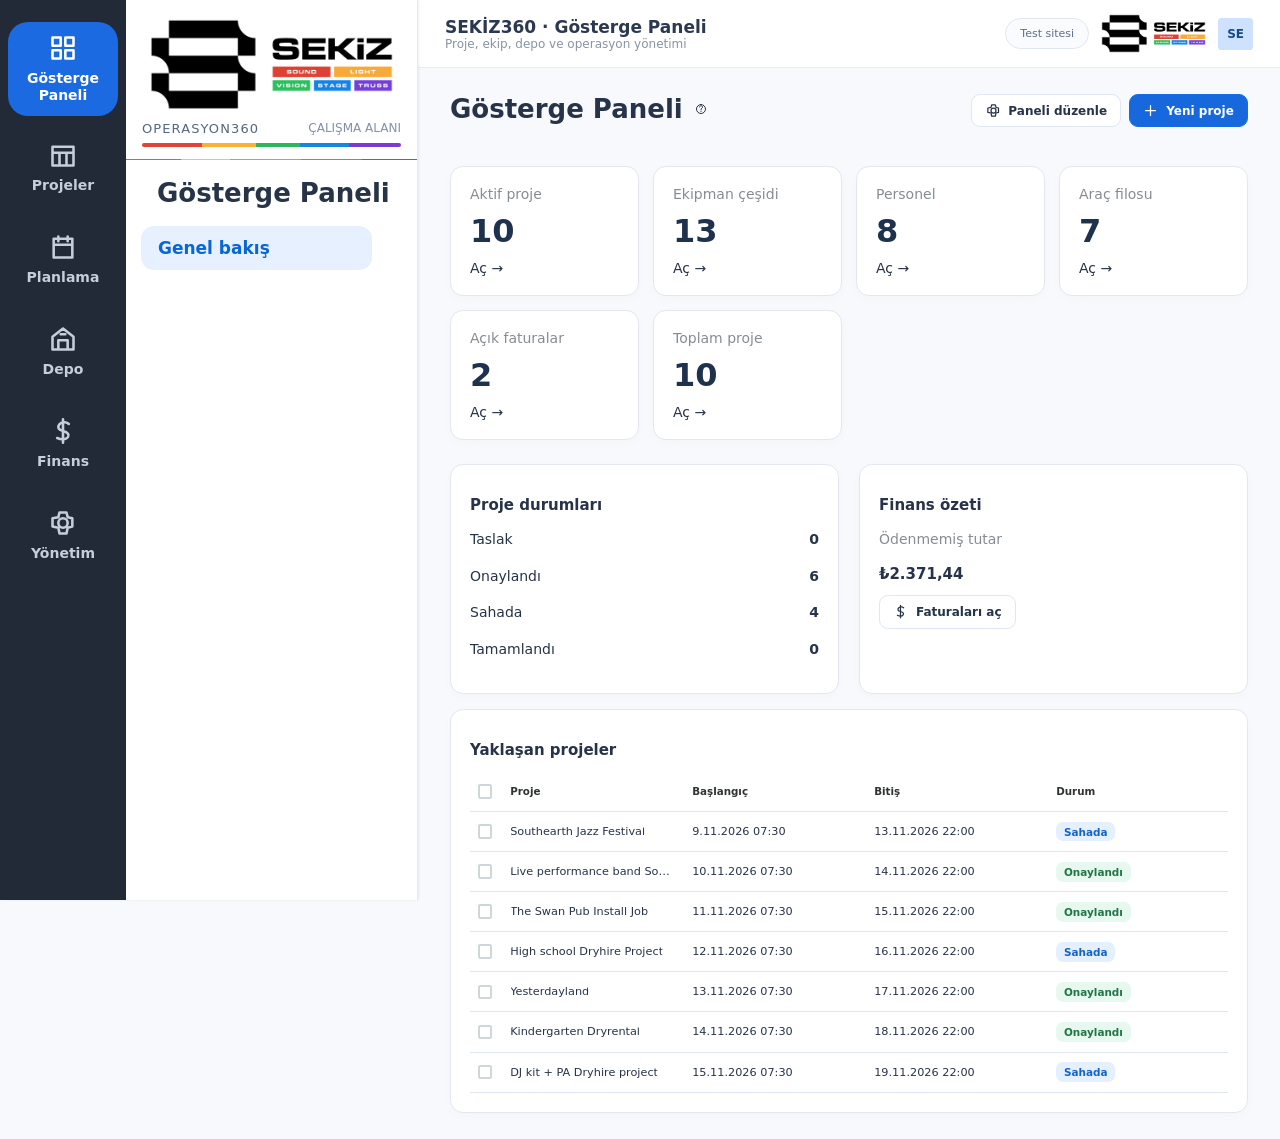
==== index.html @ 8b27a60b "V3.2: Extend crew planner with bulk vehicles, assignment management, availability filtering and conf" ====
<!doctype html><html lang="tr"><head><meta charset="utf-8"><meta name="viewport" content="width=device-width,initial-scale=1"><title>SEKİZ360 | Operasyon Merkezi · V5 İşlevli Test</title><style>
:root{--blue:#1473e6;--nav:#292c2d;--bg:#f4f6fa;--line:#dce0e4;--text:#303437}*{box-sizing:border-box}body{margin:0;font:14px system-ui,-apple-system,sans-serif;color:var(--text);background:var(--bg)}button,input,select,textarea{font:inherit}button{cursor:pointer}button:disabled{opacity:.4;cursor:default}button,input,select,textarea{border:1px solid var(--line);border-radius:4px;padding:10px 14px;background:white;color:inherit}button:hover{background:#edf4fd}button.primary{background:var(--blue);color:white;border-color:var(--blue)}button.danger{color:#b32639}a{color:var(--blue)}aside{position:fixed;inset:0 auto 0 0;width:260px;background:var(--nav);color:#e9ebec;overflow:auto;z-index:10}.brand{height:74px;padding:15px 22px;display:flex;align-items:center;gap:15px;border-bottom:1px solid #535657}.brand b{font-size:21px;letter-spacing:2px}.brand small{display:block;font-size:11px;color:#afb4b7;margin-top:4px}.mark{font-size:29px;font-weight:900;color:white}.navgroup{padding:14px 22px;background:#35393a;font-size:14px;display:flex;gap:15px;align-items:center}.navitem{display:block;border:0;border-radius:0;width:100%;padding:12px 20px 12px 54px;text-align:left;color:#e5e7e8;background:transparent}.navitem:hover{background:#414547}.navitem.active{background:var(--blue);color:white;font-weight:700}header{height:64px;position:sticky;top:0;margin-left:260px;background:white;display:flex;align-items:center;padding:0 30px;gap:18px;border-bottom:1px solid var(--line);z-index:5;box-shadow:0 2px 5px #00000008}header .spacer{flex:1}.avatar{padding:9px;background:#d3e5ff;color:#154c87;border-radius:5px;font-weight:700}main{margin-left:260px;padding:28px 32px}.head{display:flex;align-items:center;justify-content:space-between;gap:16px;margin-bottom:22px}h1{font-size:25px;margin:0}h2{font-size:18px}p{line-height:1.6}.subtitle{font-size:12px;color:#7b8287;margin-top:7px}.toolbar{display:flex;align-items:center;gap:12px;margin:20px 0}.toolbar .search{margin-left:auto;width:260px}.panel{border:1px solid var(--line);border-radius:5px;background:white;overflow:hidden;min-height:420px}.panelbar{padding:16px 22px;border-bottom:1px solid var(--line);display:flex;gap:10px;align-items:center;justify-content:space-between}.scroll{overflow:auto}table{border-collapse:collapse;width:100%;min-width:670px}th,td{text-align:left;padding:14px 16px;border-bottom:1px solid var(--line);white-space:nowrap}th{font-size:12px;font-weight:650;color:#50575b;background:#fff}td{font-size:13px}tbody tr:hover{background:#f5f9ff}.link{padding:0;background:transparent;border:0;color:var(--blue);text-align:left}.tag{font-size:12px;padding:4px 8px;border-radius:4px;background:#eef1f5;display:inline-block}.tag.ok{background:#e1f5e9;color:#247746}.tag.bad{background:#ffe5e9;color:#c33550}.tag.blue{background:#e3efff;color:#1868c4}.empty{text-align:center;padding:80px 20px}.empty .circle{display:grid;place-items:center;border-radius:50%;background:#e7f1ff;width:120px;height:120px;margin:30px auto;color:var(--blue);font-size:40px}.muted{color:#858d93}.cards{display:grid;grid-template-columns:repeat(4,1fr);gap:18px;margin:24px 0}.card{background:white;border:1px solid var(--line);padding:22px;border-radius:5px}.card b.number{display:block;font-size:32px;margin:10px 0}.split{display:grid;grid-template-columns:1fr 1fr;gap:20px}.actions{display:flex;gap:8px;flex-wrap:wrap}.tabs{display:flex;gap:5px;border-bottom:1px solid var(--line);margin-bottom:20px}.tabs button{border:0;background:none;border-radius:0;padding:15px}.tabs button.active{border-bottom:3px solid var(--blue);color:var(--blue)}dialog{border:1px solid var(--line);border-radius:8px;width:min(620px,95vw);padding:0;box-shadow:0 15px 70px #0003}dialog::backdrop{background:#14212a75}.dialoghead{padding:20px 24px;border-bottom:1px solid var(--line);display:flex;justify-content:space-between;align-items:center}.dialoghead h2{margin:0}form{padding:24px}.fields{display:grid;grid-template-columns:1fr 1fr;gap:18px}label{display:block;font-size:12px;font-weight:600}label input,label select,label textarea{display:block;width:100%;margin-top:7px;font-weight:400}form footer{display:flex;justify-content:flex-end;gap:10px;margin-top:24px}.wide{grid-column:1/-1}.notice{padding:13px 17px;border:1px solid #cfe1fc;background:#edf5ff;border-radius:5px;color:#42658f;margin:16px 0;font-size:13px}.toast{position:fixed;bottom:24px;right:24px;background:#29343d;color:#fff;padding:16px 22px;border-radius:6px;z-index:100;max-width:460px}.kanban{display:grid;grid-template-columns:repeat(3,1fr);gap:18px}.column{padding:18px;background:#eceff3;border-radius:5px;min-height:400px}.task{background:white;border:1px solid var(--line);padding:18px;margin:12px 0;border-radius:4px}.task b{display:block;margin-bottom:12px}.calendar{display:grid;grid-template-columns:repeat(7,minmax(0,1fr));border:1px solid var(--line);background:#fff}.day{min-height:130px;padding:10px;border:1px solid #eef0f2;overflow:hidden}.event{display:block;font-size:11px;color:#174d8c;background:#e1eeff;padding:5px;margin-top:5px;border:0;border-left:3px solid var(--blue);width:100%;text-align:left;overflow:hidden}.login{position:fixed;inset:0;z-index:50;background:#f4f6fa;display:grid;place-items:center}.login .box{width:380px;background:white;border:1px solid var(--line);border-radius:8px;padding:28px}.login form{padding:0}.login label{margin:18px 0}.mobile{display:none}.bar{height:10px;background:#e9eef5;border-radius:2px;margin:12px 0 20px;overflow:hidden}.bar i{display:block;background:#6659c5;height:100%}.right{text-align:right}.footnote{font-size:12px;color:#818b92;margin:24px 0}.subtle{color:#7c8388;font-size:12px}@media(max-width:1000px){aside{width:210px}header,main{margin-left:210px}.cards{grid-template-columns:1fr 1fr}.split{grid-template-columns:1fr}main{padding:22px 18px}}@media(max-width:700px){aside{transform:translateX(-100%);width:250px}body.menu aside{transform:none}header,main{margin-left:0}.mobile{display:block}.cards{grid-template-columns:1fr 1fr}.head{align-items:flex-start;flex-direction:column}.toolbar{flex-wrap:wrap}.toolbar .search{width:100%}.fields,.kanban{grid-template-columns:1fr}.calendar{min-width:800px}header{padding:0 15px}header .subtle{display:none}}

/* Reference canvas: 2048 × 1064. All desktop measurements scale together. */
:root{font-size:clamp(12px,.879vw,18px);--blue:#1473e6;--nav:#292c2d;--bg:#f4f5f9;--line:#d9dcde;--text:#303334;--side:19.8rem}body{font-family:'Source Sans 3','Segoe UI',Arial,sans-serif;font-size:1rem;background:var(--bg)}button,input,select,textarea{font-size:1rem;border-radius:.28rem;padding:.68rem 1.1rem}button{display:inline-flex;align-items:center;justify-content:center;gap:.65rem;font-weight:600;white-space:nowrap;min-height:2.7rem}button:hover{background:#e8f1fc}button.primary{background:#1473e6}.ico{width:1.25rem;height:1.25rem;flex-shrink:0;vertical-align:middle;fill:none;stroke:currentColor;stroke-width:2;stroke-linecap:round;stroke-linejoin:round}.chev{width:.7rem;height:.7rem;margin-left:.5rem}.outline{color:#1473e6;border-color:#1473e6;background:transparent}.selected-filter{color:#1473e6;border-color:#1473e6;background:#e6f1ff}aside{width:var(--side);overflow:hidden;background:#292c2d}.brand{height:4.2rem;padding:.65rem .9rem;gap:1rem;position:relative}.brand b{font-size:1.08rem;letter-spacing:0}.brand small{font-size:.87rem;color:#eee;margin-top:.25rem}.brand .mark{display:flex;gap:.25rem}.mark i{display:block;width:.55rem;height:1.25rem;background:white;transform:rotate(35deg)}.brand .collapse{margin-left:auto;background:none;border:0;color:white;padding:.5rem}.navscroll{height:calc(100vh - 5.9rem);overflow:auto;scrollbar-width:none;padding-top:1rem}.navgroup{width:100%;border:0;border-radius:0;padding:1rem 1.65rem;background:#353839;font-size:1.04rem;min-height:3.2rem;justify-content:flex-start;font-weight:400;color:#eee;gap:1.7rem}.navgroup .ico{color:#b7babc;width:1.3rem;height:1.3rem}.navgroup .chev{margin-left:auto;width:.7rem}.navitem{font-size:1.04rem;min-height:3.2rem;padding:.85rem 1rem .85rem 4.75rem;justify-content:flex-start;font-weight:400;line-height:1.35}.navgroup.active,.navitem.active{background:#1473e6;color:#fff;font-weight:700}.navgroup.active .ico{color:white}.navdivider{height:.6rem;border-bottom:1px solid #56595a;margin-bottom:.6rem}.navbottom{position:absolute;bottom:0;height:1.7rem;background:#343839;display:grid;place-items:center;width:100%;border:0;border-radius:0;color:white;min-height:0;padding:0}header{height:4.2rem;margin-left:var(--side);padding:0 0 0 1.1rem;gap:1rem;overflow:hidden;white-space:nowrap;box-shadow:0 2px 7px #0002;border:0}header .top-tab{border:0;border-right:1px solid var(--line);background:white;border-radius:0;padding:.65rem .9rem;max-width:8rem;overflow:hidden;font-weight:400;justify-content:flex-start}header .trial{font-size:1rem;margin-left:.2rem}header .activate{background:#ef0b49;color:white;border:0;font-weight:600;padding:.7rem 1rem}header .iconbutton{border:0;background:transparent;padding:.45rem;min-width:2.3rem;color:#656868}header .iconbutton .ico{width:1.6rem;height:1.6rem}.avatar{font-size:1rem;background:#cee1ff;padding:.75rem;border-radius:.3rem}header .identity{margin-right:1rem}header .spacer{flex:1;min-width:0}main{margin-left:var(--side);padding:1.3rem 2rem 1rem 2.5rem;min-height:calc(100vh - 4.2rem)}h1{font-size:1.65rem;font-weight:650;letter-spacing:0}h2{font-size:1.25rem}.head{height:2.8rem;margin-bottom:1.25rem;gap:1rem}.head h1{display:flex;align-items:center;gap:.8rem}.help-icon{width:1rem;height:1rem;margin-left:.2rem}.subtitle{display:none}.actions{gap:.65rem}.toolbar{height:2.7rem;margin:0 0 1.3rem;gap:1.3rem}.toolbar .push{margin-left:auto}.toolbar .search{margin:0;width:15rem;padding:.6rem;max-width:24vw}.toolbar button{background:transparent}.toolbar .selected-filter{background:#e6f1ff}.panel{border:1px solid var(--line);border-radius:.25rem;background:#fff;min-height:calc(100vh - 14.1rem);overflow:hidden}.panelbar{height:4.75rem;padding:1rem 1.9rem;justify-content:flex-end;border-bottom:1px solid var(--line);gap:.7rem}.panelbar .count{margin-right:auto;font-size:.9rem;color:#81878b}.scroll{overflow:auto}table{table-layout:fixed;min-width:55rem}th,td{padding:.8rem .85rem;border-bottom:1px solid var(--line);white-space:nowrap;overflow:hidden;text-overflow:ellipsis;font-size:.94rem;font-weight:400;height:2.85rem;position:relative}th{height:3.3rem;font-size:.86rem;font-weight:650;color:#303334}th:first-child,td:first-child{width:2.5rem;text-align:center;padding:.55rem}th input,td input{appearance:none;width:1.22rem;height:1.22rem;border:2px solid #cdd7da;border-radius:2px;padding:0;vertical-align:middle;cursor:pointer;margin:0}input[type=checkbox]:checked{background:#1473e6;border-color:#1473e6;box-shadow:inset 0 0 0 3px white}tbody tr:hover{background:#f7faff}.group-row td{background:#f5f6f7;font-weight:600}.group-row .ico{width:.9rem}.row-actions{position:absolute;right:.4rem;top:.45rem;display:none;gap:.3rem;background:#fff}.row-actions button{min-height:2rem;padding:.3rem .65rem;color:#1473e6;background:#e6f1ff;border:0;font-size:.8rem}tr:hover .row-actions{display:flex}.link{font-size:inherit;font-weight:400;min-height:0;display:inline;color:inherit}.link:hover{color:var(--blue);background:none}.tag{font-size:.87rem;padding:.33rem .65rem;border-radius:.3rem;font-weight:600}.tag.bad{background:#ffcdcd;color:#c52648}.tag.ok{background:#e7f8ef;color:#207644}.tag.blue{background:#e5f0ff;color:#1263c8}.empty{padding:5.25rem 1rem 3rem}.empty h2{font-size:1.3rem;margin:1rem 0 2.8rem;font-weight:650}.empty .circle{width:12rem;height:12rem;background:#e6f1ff;margin:0 auto;display:grid;place-items:center}.circle .ico{width:4rem;height:4rem;stroke-width:2.5}.empty p{display:none}.support{position:fixed;right:.65rem;bottom:.65rem;width:5.1rem;height:5.1rem;border-radius:1.1rem;background:#35393a;color:white;border:0;box-shadow:0 12px 25px #0001;z-index:20}.support .bubble{width:2.35rem;height:1.2rem;border-radius:1rem;background:white;position:relative}.support .bubble:after{content:'';position:absolute;right:0;bottom:-.6rem;border-left:.55rem solid transparent;border-top:.5rem solid white}.badge{border-radius:100%;background:#ffd755;color:#303334;width:1.8rem;height:1.8rem;display:inline-grid;place-items:center}.dropdown{position:fixed;z-index:40;background:white;border:1px solid var(--line);border-radius:5px;min-width:13rem;box-shadow:0 8px 30px #0002;padding:.4rem}.dropdown button{display:flex;border:0;width:100%;justify-content:flex-start;background:white;font-weight:400;font-size:.95rem}.dropdown button:hover{background:#e6f1ff}.settings-layout{display:grid;grid-template-columns:16.8rem 1fr;gap:1.5rem}.settings-nav{background:white;border:1px solid var(--line);height:calc(100vh - 6rem);overflow:auto;padding:.8rem 0}.settings-nav h3{font-size:.95rem;padding:.7rem 1.3rem;margin:.3rem 0}.settings-nav button{display:block;border:0;width:100%;text-align:left;min-height:2.35rem;background:white;border-radius:0;font-weight:400;font-size:.95rem;padding:.5rem 1.3rem}.settings-nav button.active{background:#e6f1ff;color:#1473e6}.settings-form{background:#fff;border:1px solid var(--line);padding:1.8rem}.settings-form h2{margin-top:0}.settings-fields{display:grid;grid-template-columns:1fr 1fr;gap:1.3rem 2rem;max-width:48rem}.settings-fields label{font-size:.9rem}.settings-fields input{width:100%;margin-top:.5rem}.settings-fields .section{grid-column:1/-1;border-bottom:1px solid var(--line);padding-bottom:.8rem;margin-top:1rem;font-weight:600}.board-layout{display:grid;grid-template-columns:17.6rem 1fr;gap:1.9rem}.boards{border:1px solid var(--line);background:white;border-radius:.3rem;height:calc(100vh - 13.6rem);overflow:auto}.boards>h3{margin:0;padding:1.7rem 1.9rem;border-bottom:1px solid var(--line);font-size:1rem}.board-tip{padding:1.2rem 1.35rem;background:#f2efff;line-height:1.65;font-size:1.2rem;border-bottom:1px solid var(--line)}.board-tip button{display:block;margin:1.2rem auto 0}.board-search{padding:1.3rem}.board-search input{width:100%}.boards .board-item{display:flex;gap:.8rem;padding:1rem 1.3rem;font-size:1.05rem;border:0;border-radius:0;min-height:3.2rem;width:100%;justify-content:flex-start;font-weight:400;background:white}.boards .board-item.active{color:#1473e6;background:#e6f1ff}.kanban{gap:1.55rem;overflow:auto;grid-template-columns:repeat(3,minmax(18rem,1fr))}.column{background:transparent;padding:0;min-height:0}.column>h3{height:4rem;margin:0;padding:1.3rem .65rem;border-bottom:1px solid var(--line);font-size:1.15rem;color:#42535b}.column>h3 button{float:right;padding:0;min-height:0;border:0;background:none}.column-body{background:#ebedf0;padding:.65rem;margin-top:1rem;height:calc(100vh - 19rem);overflow:auto;border-radius:.3rem}.task{padding:0;margin:0 0 1rem;border-radius:.25rem;background:white;border:1px solid #d7dadd;box-shadow:0 1px 3px #0001}.task-top{padding:2.1rem 1.6rem 1.8rem;min-height:11.6rem;border-left:3px solid #ddd}.task b{font-size:1.05rem;line-height:1.5;margin-bottom:1.5rem}.task .due{background:#f4f5f9;border:0;font-size:.86rem;min-height:1.9rem;padding:.3rem .5rem;display:inline-flex}.task .category{display:block;width:max-content;border:1px solid #bfc2c3;border-radius:.3rem;padding:.25rem .65rem;margin-top:.8rem;font-size:.88rem}.task-bottom{border-top:1px solid var(--line);padding:.8rem .65rem .65rem;display:flex;flex-wrap:wrap;gap:.35rem;align-items:center}.task-bottom button{padding:.3rem .5rem;min-height:1.9rem;background:#f3f5f9;border:0;font-size:.83rem}.task-avatar{background:#f5c4ff;color:#5d006c;width:1.9rem;height:1.9rem;border-radius:50%;display:grid;place-items:center;font-size:.9rem;font-weight:700}.task-bottom .timer{flex-basis:100%;margin-top:.4rem}.task-bottom .timer button{background:white;border:1px solid var(--line);padding:.25rem .35rem;min-height:1.8rem}.done .task-top{color:#999}.dashboard-tabs{display:flex;align-items:center;gap:2.5rem;border-bottom:1px solid var(--line);padding:.8rem .2rem 1.2rem;margin-bottom:2rem}.dashboard-tabs button{background:transparent;border:0;font-weight:400;font-size:1.2rem}.dashboard-tabs button.active{border-bottom:3px solid var(--blue);border-radius:0}.dashboard-grid{display:grid;grid-template-columns:2.05fr 1fr;gap:1.6rem}.chart-panel{background:white;border:1px solid var(--line)}.chart-title{height:5.4rem;padding:1.8rem 1.3rem;border-bottom:1px solid var(--line);display:flex;align-items:center;gap:.7rem;font-size:1.2rem;font-weight:650}.chart-title .push{margin-left:auto}.chart-content{padding:1.5rem 1.6rem}.chart-legend{display:flex;justify-content:center;gap:1rem;font-size:.9rem;margin:.7rem 0 1.4rem}.dot{width:1.25rem;height:1.25rem;border-radius:50%;display:inline-block;margin-right:.3rem;vertical-align:middle}.bar-chart{width:100%;height:31rem}.donut-content{display:flex;align-items:center;gap:2rem;min-height:23rem;padding:2rem 0;overflow:hidden}.donut{width:14rem;height:14rem;flex-shrink:0;border-radius:50%;background:conic-gradient(#7c6aff 0 7%,#cbc9e9 7% 21%,#514ab1 21% 100%);position:relative}.donut:after{content:'';position:absolute;inset:2.6rem;background:white;border-radius:50%}.donut-labels{display:grid;gap:2rem;font-size:.88rem;white-space:nowrap}.donut-labels b{display:block;font-size:1.2rem;margin-top:.5rem}.job-layout{display:grid;grid-template-columns:34.2rem 1fr;gap:1.3rem}.job-layout .panelbar{justify-content:space-between}.jobs{padding:1.9rem}.job-card{padding:1.35rem;background:#f5f6f8;border-radius:.3rem;margin-bottom:1.25rem;line-height:1.35;cursor:pointer;font-size:1.2rem}.job-card small{font-style:italic;color:#73787b}.job-card .city{float:right;font-size:1.1rem}.job-detail{text-align:center;padding:5rem 2rem}.job-detail h2{font-size:1.3rem;margin-bottom:.5rem}.job-detail p{font-size:1.2rem;margin-top:0}.planner-layout{display:grid;grid-template-columns:17.4rem 1fr;gap:1.3rem}.planner-left{background:white;border:1px solid var(--line);border-radius:.3rem;min-height:calc(100vh - 10rem)}.planner-left .panelbar{justify-content:flex-start}.planner-left .crewfolder{padding:1rem;border-bottom:1px solid var(--line);font-weight:600;white-space:nowrap;overflow:hidden}.timeline-panel{background:white;border:1px solid var(--line);border-radius:.3rem;overflow:hidden}.timeline-panel .panelbar{justify-content:flex-start}.timeline-panel .panelbar .push{margin-left:auto}.timeline{overflow:auto;position:relative}.timeline-grid{display:grid;grid-template-columns:14.3rem repeat(7,minmax(5.7rem,1fr));position:relative;min-width:53rem}.timeline-cell{border-right:1px solid var(--line);border-bottom:1px solid var(--line);min-height:3.1rem;padding:.8rem .9rem;font-size:.95rem;position:relative}.timeline-cell.weekend{background:#f9f9fb}.timeline-cell.rowlabel{font-weight:600;white-space:nowrap;overflow:hidden}.timeline-cell.tall{height:10rem}.timeline-cell.header{text-align:center;font-weight:600;background:#fff;padding-top:2.2rem}.timeline-cell .event{font-size:.92rem;margin-top:.3rem;padding:.4rem;min-height:1.9rem;font-weight:400}.timeline-cell.today:after{content:'';position:absolute;right:0;top:0;bottom:0;border-right:3px solid #1473e6;pointer-events:none}.timeline-month{text-align:center;padding:.6rem;border-bottom:1px solid var(--line)}.timeline-lower{margin-top:1.3rem}.crew-bottom{margin-top:1.3rem}.crew-table{min-height:0;height:26.5rem;overflow:auto}.warehouse-toolbar{margin-bottom:1.3rem;display:flex;gap:1.25rem}.warehouse-timeline{margin-bottom:1.3rem}.warehouse-timeline .panelbar{justify-content:space-between}.hour-grid{display:grid;grid-template-columns:16rem repeat(8,1fr);position:relative;min-height:14rem}.hour-label{padding:1rem;border-right:1px solid var(--line);border-bottom:1px solid var(--line);font-weight:600}.hour-grid .hours{text-align:center}.hour-grid .lane{grid-column:2/-1;background:repeating-linear-gradient(to right,transparent 0,transparent calc(12.5% - 1px),#ddd calc(12.5% - 1px),#ddd 12.5%);position:relative;border-bottom:1px solid var(--line);min-height:3.3rem}.hour-grid .lane .event{position:absolute;left:16%;right:4%;top:.4rem;width:auto}.warehouse-columns{display:grid;grid-template-columns:1fr 1fr .74fr;gap:1.3rem}.warehouse-card{background:white;border:1px solid var(--line);border-radius:.3rem;margin-bottom:1.3rem}.warehouse-card h3{margin:0;padding:1.7rem 1.9rem;border-bottom:1px solid var(--line);font-size:1rem}.warehouse-card .body{padding:1.7rem 1.9rem;font-size:1.2rem}.warehouse-card p{margin:0 0 1.4rem}.warehouse-card .pack{font-size:1rem;font-weight:600}.warehouse-card footer{padding:1.2rem 1.9rem;border-top:1px solid var(--line);display:flex;justify-content:space-between}.warehouse-card footer button{color:#1473e6;border:0}.warehouse-status{font-size:1rem;margin:1rem 0;font-weight:600}.warehouse-progress{height:.3rem;background:#f4f5f9}.warehouse-progress i{height:100%;display:block;background:#1473e6}.calendar-invite{background:white;border:1px solid var(--line);margin:0 0 1.8rem;border-radius:.3rem}.calendar-invite .panelbar{justify-content:space-between}.calendar-invite table{min-width:0}.calendar-invite td:first-child,.calendar-invite th:first-child{width:auto;text-align:left}.calendar{grid-template-columns:repeat(7,minmax(0,1fr));min-width:55rem}.calendar .day{min-height:12rem;padding:0;position:relative;border:0;border-right:1px solid var(--line);border-bottom:1px solid var(--line)}.calendar .day b{display:block;padding:1rem;font-size:.95rem;font-weight:400}.calendar .day .event{white-space:nowrap;font-size:.9rem;line-height:1.2;margin:0 0 .2rem;border-radius:.2rem;min-height:1.9rem;padding:.35rem .45rem}.calendar .cal-heading{padding:1.5rem;font-size:1.2rem;font-weight:650;border-right:1px solid var(--line);border-bottom:1px solid var(--line);color:#64696a}.calendar .day.now{background:#e2f7e9;border-left:3px solid #1473e6}.calendar .day.faded{color:#aaa;background:#fafafa}.communication-layout{display:grid;grid-template-columns:21rem 1fr;gap:1.3rem}.communication-layout .panel{padding:1.5rem}.communication-layout input{width:100%}.notice{font-size:.9rem}.login{font-size:16px}.login .box{width:380px}.login .box h1{font-size:28px}.login label{font-size:14px}.login input,.login button{font-size:15px}.toast{font-size:1rem}.search-inline{display:none}.search-open .search-inline{display:block}dialog{width:min(42rem,92vw)}dialog form{padding:1.5rem}dialog label{font-size:.9rem}.dialoghead{padding:1.2rem 1.5rem}.fields{gap:1rem}dialog h2{font-size:1.25rem}.checkbar{margin-right:auto;display:flex;gap:.6rem;align-items:center}.hidden-col{display:none}.top-demo{font-size:.85rem;color:#666}main.compact td{height:2.2rem;padding:.5rem .8rem}@media(max-width:1050px){header .trial,header .activate{display:none}.dashboard-grid{grid-template-columns:1.7fr 1fr}.board-layout{grid-template-columns:15rem 1fr}}@media(max-width:700px){:root{font-size:13px;--side:0px}aside{width:250px;transform:translateX(-100%)}body.menu aside{transform:none}header,main{margin-left:0}main{padding:1rem}header .mobile{display:block}.planner-layout,.job-layout,.settings-layout,.communication-layout{grid-template-columns:1fr}.planner-left,.settings-nav{max-height:18rem;min-height:0}.dashboard-grid{grid-template-columns:1fr}.board-layout{grid-template-columns:1fr}.boards{height:auto;max-height:15rem}.warehouse-columns{grid-template-columns:1fr}.head{height:auto;flex-direction:row;align-items:center}.toolbar{height:auto;flex-wrap:wrap;gap:.5rem}.toolbar .push{margin-left:auto}.support{width:4rem;height:4rem}.timeline-grid{min-width:58rem}}
.dashboard-tabs button.primary{background:#1473e6;color:white;font-weight:600;font-size:1rem}.dashboard-tabs button.outline{border:1px solid #1473e6;color:#1473e6;font-size:1rem}.panel{min-height:calc(100vh - 14.5rem)}.scroll table td .link{max-width:100%;overflow:hidden;text-overflow:ellipsis;white-space:nowrap;display:block}.panel table th{height:4rem}.panel table td{height:2.85rem}.group-row td{text-align:left}.panel table .group-row td{height:2.85rem}.tag{white-space:nowrap}.boards{transform:none}.toolbar .primary{background:#1473e6;color:white}.planner-left .board-search{padding:1rem}.panelbar .outline{background:transparent}.timeline-panel{min-width:0}
.kanban{grid-template-columns:repeat(3,minmax(22.4rem,1fr))}.column-body{scrollbar-width:thin}.timeline-panel .event{overflow:hidden;text-overflow:ellipsis;display:block;white-space:nowrap}main[data-route=repairs] table{min-width:100rem}main[data-route=serials] table{min-width:110rem}main[data-route=equipment] td:nth-child(3),main[data-route=equipment] th:nth-child(3){border-right:1px solid var(--line)}main[data-route=crew] td:nth-child(2),main[data-route=crew] th:nth-child(2){border-right:1px solid var(--line)}


/* SEKİZ360: Kullanıcının onayladığı iki katmanlı menü düzeni */
:root{--rail:126px;--sub:292px;--side:calc(var(--rail) + var(--sub));--bg:#f7f9fc;--blue:#1768dc;--line:#e0e7f0;--text:#263348}
html,body{font-family:Inter,system-ui,-apple-system,Arial,sans-serif;font-size:14px}
aside#nav{width:var(--side)!important;background:white!important;overflow:visible;box-shadow:1px 0 3px #16203310;display:flex;z-index:15}
.rail{width:var(--rail);flex:0 0 var(--rail);background:#222937;color:#d1d8e5;height:100vh;padding:22px 8px;display:flex;flex-direction:column;gap:12px;overflow-y:auto}
.rail-btn{width:100%;display:flex;flex-direction:column;align-items:center;justify-content:center;gap:8px;background:transparent;border:0;color:#c5cedc;border-radius:20px;min-height:92px;padding:12px 3px;font-size:14px;font-weight:650;white-space:normal;line-height:1.2}
.rail-btn .ico{width:28px;height:28px;stroke-width:2.2}
.rail-btn:hover{background:#333f52;color:white}.rail-btn.active{background:#1b6ae1;color:white}
.subpanel{width:var(--sub);min-width:0;flex:1;background:#fff;border-right:1px solid #e5eaf2;display:flex;flex-direction:column;height:100vh}
.sub-brand{flex:0 0 126px;padding:17px 16px 10px;text-align:center;border-bottom:6px solid transparent;border-image:linear-gradient(90deg,#e85552 0 19%,#f4c845 19% 36%,#5ec98a 36% 60%,#32a5d8 60% 81%,#7852d6 81% 100%) 1}
.brand-row{display:flex;justify-content:center;align-items:center;gap:10px}.brand-sym{display:grid;gap:3px;transform:skewX(6deg)}.brand-sym i{display:block;width:38px;height:11px;background:#0c0c0c;clip-path:polygon(0 0,90% 0,90% 40%,100% 40%,100% 100%,12% 100%,12% 65%,0 65%)}
.brand-name{font-size:28px;font-weight:950;letter-spacing:-1.3px;color:#0d0d0d;line-height:1}.brand-mini{display:block;text-align:left;font-size:7px;letter-spacing:1px;color:#395571}.brand-strap{font-size:17px;letter-spacing:2px;margin-top:14px;color:#536780;text-transform:uppercase;white-space:nowrap}.brand-strap em{font-style:normal;color:#8290a8;letter-spacing:0}
.sub-scroll{overflow-y:auto;flex:1;padding:28px 15px 22px}.sub-title{font-size:26px;font-weight:750;margin:0 0 18px 16px;color:#273448}.sub-link{display:block;width:100%;text-align:left;min-height:49px;border:0;background:transparent;color:#53647c;font-size:17px;white-space:normal;font-weight:650;justify-content:flex-start;padding:12px 17px;border-radius:13px}.sub-link:hover{background:#f0f5ff;color:#1768dc}.sub-link.active{background:#e7f0fe;color:#0866d5}
header{margin-left:var(--side)!important;height:68px!important;padding:0 27px!important;background:#fff!important;border-bottom:1px solid #e7ebf3;box-shadow:none!important;overflow:visible!important}
main{margin-left:var(--side)!important;padding:26px 32px!important;min-height:calc(100vh - 68px)}
header .workspace-title{font-size:17px;font-weight:750;color:#2b3950}.workspace-sub{font-size:12px;color:#8893a3}.workspace-pill{border:1px solid #e1e7f1;background:#f9fbff;border-radius:999px;padding:8px 14px;color:#607089;font-size:12px}
.panel,.card{border:1px solid #e3e8f0!important;border-radius:13px!important;box-shadow:0 3px 12px #203b6105}.cards{gap:14px}.card{padding:19px}.panel{min-height:360px!important}.head h1{font-size:26px}.head{height:auto;min-height:48px}.panelbar{height:auto;min-height:60px}button{border-radius:9px}button.primary{background:#1768dc}.tag{border-radius:7px}.notice{border-radius:10px}.cards .card b.number{color:#1f324d}
#main .planner-layout{grid-template-columns:minmax(200px,250px) minmax(0,1fr)}
.dashboard-toggles{display:flex;gap:8px;flex-wrap:wrap;margin-bottom:18px}.dashboard-toggles button{font-size:12px;padding:8px 12px;min-height:32px}.dash-edit{padding:16px;background:#eef5ff;border:1px solid #bad4fd;border-radius:12px;margin:14px 0}.dash-edit label{display:flex;gap:8px;align-items:center;font-size:13px;margin:5px 0}.dash-edit input{width:auto}
.resource-tabs{display:flex;gap:8px;flex-wrap:wrap;margin:12px 0 18px}.resource-tabs button.active{background:#1768dc;color:#fff}.resource-rows{display:flex;flex-direction:column;gap:10px}.resource-row{display:flex;align-items:center;gap:10px;padding:12px;border:1px solid #e2e9f3;background:#fff;border-radius:10px}.resource-row span:first-child{min-width:200px;font-weight:650}.resource-row small{color:#788497}.resource-row button{margin-left:auto}
@media(max-width:1200px){:root{--rail:92px;--sub:230px}.rail-btn{min-height:78px;font-size:12px}.rail-btn .ico{width:24px;height:24px}.sub-brand{height:112px;flex-basis:112px}.sub-title{font-size:22px}.sub-link{font-size:15px}main{padding:22px!important}}
@media(max-width:760px){:root{--rail:76px;--sub:230px}aside#nav{transform:translateX(calc(-1 * var(--side)));transition:transform .2s}body.menu aside#nav{transform:translateX(0)}header,main{margin-left:0!important}.mobile{display:inline-flex!important}.cards{grid-template-columns:1fr 1fr}.subpanel{width:var(--sub)}main{padding:18px!important}.fields,.split{grid-template-columns:1fr}header .workspace-sub{display:none}}

/* EK GELİŞTİRMELER · görsel iskelet korunmuştur */
:root{--blue:#186be3;--indigo:#1768dc}
.sub-brand{height:auto!important;flex-basis:154px!important;padding:12px 16px!important;border-bottom:1px solid #e4eaf2!important;text-align:center!important}
.sub-brand .brand-row{display:flex!important;justify-content:center!important;align-items:center!important;margin:0!important;gap:0!important;height:105px}
.sub-brand .brand-logo{display:block!important;width:100%!important;max-width:245px!important;max-height:98px!important;object-fit:contain!important}
.sub-brand .brand-stack{display:none!important}
.sub-brand .brand-strap{display:flex!important;justify-content:space-between!important;gap:5px!important;font-size:13px!important;white-space:normal!important;letter-spacing:1.1px!important;margin:4px 0 0!important}
.sub-brand .brand-strap em{font-size:12px}
.sub-brand .brand-accent{height:4px;margin-top:7px;border-radius:2px;background:linear-gradient(90deg,#e24339 0 23%,#fab236 23% 44%,#2ab85c 44% 61%,#1487de 61% 80%,#7c3ad2 80%)}
header .workspace-logo{display:block;max-height:44px;max-width:105px;width:auto;height:auto;object-fit:contain;background:white!important;box-shadow:none;border:0!important;padding:0!important}
header .workspace-pill{white-space:nowrap;font-size:11px}
.rail-btn{min-height:80px!important;flex:0 0 auto}
#nav .sub-scroll{padding-top:18px;overscroll-behavior:contain}
#nav .sub-link{min-height:44px;max-width:calc(100% - 30px)}
#nav .rail{overscroll-behavior:contain}
#main{min-width:0}
#main .head{align-items:flex-start;flex-wrap:wrap;gap:12px}
#main .head .actions{display:flex;flex-wrap:wrap;justify-content:flex-end;gap:8px}
#main .resource-tabs{margin-top:12px}
#main .resource-tabs button{padding:10px 16px;font-weight:700}
#main .timeline-panel{border-radius:12px;overflow:hidden;border:1px solid #dde5f0}
#main .timeline-month{font-weight:750;color:#3e506a;background:#f8faff;padding:12px}
#main .timeline{overflow-x:auto;overscroll-behavior-x:contain}
#main .timeline-grid{min-width:850px!important}
#main .timeline-cell.header{background:#f8faff!important;min-height:51px!important;padding:12px 8px!important;color:#4e6381}
#main .timeline-cell.rowlabel{position:sticky;left:0;z-index:1;background:#fff!important;overflow:visible;white-space:normal;padding:12px!important}
#main .timeline-cell{min-height:82px;padding:7px!important}
#main .timeline-cell.rowlabel:not(.header){min-height:82px;display:flex;flex-direction:column;justify-content:center}
#main .timeline-cell .event{display:block;margin:4px 0!important;padding:6px 8px!important;width:100%;text-align:left;white-space:nowrap;overflow:hidden;text-overflow:ellipsis;font-size:11px!important;min-height:23px!important;border:1px solid #d7e5f7;box-shadow:none;border-radius:8px}
#main .timeline-cell .event.vehicle-chip{background:#eaf7ef!important;color:#177443!important;border-color:#c8ead5}
#main .timeline-cell .event.crew-chip{background:#eef2ff!important;color:#3f53a5!important;border-color:#d4ddff}
#main .timeline-cell .event.project-chip{background:#eaf3ff!important;color:#1768dc!important;border-color:#d5e8ff}
#main .timeline-cell .event.missing-chip{background:#fff9ed!important;color:#926419!important;border-color:#f5e3b6}
#main .timeline-cell.planner-resource{background:#f9fbfe!important}
#main .timeline-cell.rowlabel .row-actions{display:flex;gap:4px;flex-wrap:wrap;margin-top:5px}
#main .timeline-cell.rowlabel .row-actions button{font-size:10px;border-radius:7px;padding:4px 6px;line-height:1.15}
#main .timeline-cell.rowlabel .row-name{border:0;padding:0;text-align:left;color:#2b3545;font-weight:750;background:none;white-space:normal}
#main .timeline-cell .hint{display:block;font-size:11px;color:#8c97a6;margin-top:3px;overflow:hidden;text-overflow:ellipsis}
#main .planner-summary{display:flex;gap:12px;flex-wrap:wrap;margin:12px 0 18px}
#main .planner-summary>div{border:1px solid #e2e8f1;border-radius:10px;background:#fff;padding:11px 16px;min-width:145px}
#main .planner-summary strong{font-size:18px;display:block;color:#213650}
#main .planner-summary small{color:#72839b}
#main .planner-toolbar{display:flex;align-items:center;gap:7px;flex-wrap:wrap}
#main .planner-toolbar input[type=date]{padding:8px;border:1px solid #d6dfeb;border-radius:8px;max-width:175px}
#main .planner-toolbar button{padding:9px 12px}
#main .planner-legend{display:flex;gap:14px;flex-wrap:wrap;color:#617188;font-size:12px;padding:12px 16px;background:#fff}
#main .planner-legend i{display:inline-block;width:10px;height:10px;border-radius:3px;margin-right:6px}
#main .resource-row{flex-wrap:wrap;align-items:center}
#main .resource-row span:first-child{min-width:170px}
#main .resource-row small{max-width:60%;line-height:1.35}
#main .resource-row .actions{margin-left:auto;display:flex;gap:5px}
#main .resource-row .actions button{margin-left:0}
#main .panel{overflow:hidden}
#main .scroll{max-width:100%;overflow-x:auto}
@media(max-width:1180px){header .workspace-logo{display:none}}
@media(max-width:900px){:root{--rail:80px;--sub:245px}#main .planner-summary>div{flex:1}header{padding:0 14px!important}header .workspace-pill{display:none}}
@media(max-width:760px){:root{--rail:78px;--sub:236px}header{gap:7px!important}header .workspace-title{font-size:14px!important}header .workspace-logo{display:none}#nav{box-shadow:0 0 0 100vw #15243a55;max-width:100vw}body:not(.menu) #nav{box-shadow:none}#main .head .actions{justify-content:flex-start}#main .timeline-grid{min-width:760px!important}#main .resource-row span:first-child{min-width:100%}#main .resource-row small{max-width:100%}#main .resource-row .actions{margin-left:0}#main .cards{grid-template-columns:repeat(2,minmax(0,1fr))}#main .planner-summary>div{min-width:45%}}
@media(max-width:450px){#main .head h1{font-size:21px!important}#main .cards{grid-template-columns:1fr 1fr;gap:8px}#main .card{padding:12px}}

/* V3.1 — Toplu personel atama, korunan arayüz */
dialog:has(#bulk-assign-form){width:min(760px,96vw);max-height:92vh;overflow-y:auto}
.bulk-help{margin:12px 0 14px;padding:12px 14px;background:#eef5ff;border:1px solid #d8e6fc;border-radius:10px;color:#405979;line-height:1.45}
.bulk-top{display:grid;grid-template-columns:minmax(220px,1fr) minmax(220px,1fr);gap:12px;margin-top:15px}
.bulk-top label{display:block;font-weight:650;color:#41536b;font-size:13px}
.bulk-top select,.bulk-top input{width:100%;margin-top:7px;box-sizing:border-box}
.bulk-controls{display:flex;align-items:center;gap:8px;flex-wrap:wrap;margin:14px 0}
.bulk-controls button{padding:8px 12px}
.bulk-controls .bulk-count{margin-left:auto;color:#305b92;font-size:13px;font-weight:750}
.bulk-crew-list{max-height:min(410px,48vh);overflow:auto;border:1px solid #dbe4f0;border-radius:12px;background:#fff}
.bulk-member{display:flex;gap:12px;align-items:center;padding:11px 13px;border-bottom:1px solid #edf1f6;cursor:pointer;min-height:55px}
.bulk-member:last-child{border-bottom:0}
.bulk-member:hover{background:#f7faff}
.bulk-member input{width:17px;height:17px;accent-color:#1769db;flex-shrink:0;margin:0}
.bulk-member .bulk-name{font-weight:650;color:#24364f;display:block}
.bulk-member .bulk-role{font-size:12px;color:#657992;margin-top:2px;display:block}
.bulk-member .bulk-status{margin-left:auto;padding:4px 9px;font-size:11px;font-weight:700;white-space:nowrap;border-radius:7px;background:#ddf4e6;color:#257349}
.bulk-member .bulk-status.conflict{background:#fff0d8;color:#965b17}
.bulk-member .bulk-status.assigned{background:#eef2f7;color:#65758b}
.bulk-member:has(input:disabled){cursor:default;background:#f9fafc}
.bulk-member:has(input:disabled) .bulk-name{opacity:.74}
.bulk-note{font-size:12px;color:#718096;margin:12px 0 0}
.bulk-summary{font-size:13px;color:#596c83;margin-top:10px}
.bulk-footer{display:flex;justify-content:flex-end;gap:10px;margin-top:18px;align-items:center}
.bulk-footer button.primary:disabled{opacity:.5;cursor:not-allowed}
@media (max-width:660px){.bulk-top{grid-template-columns:1fr}.bulk-member{flex-wrap:wrap}.bulk-member .bulk-status{margin-left:28px}.bulk-controls .bulk-count{margin-left:0;width:100%}}

/* V3.2 – operasyon planlayıcı geliştirmeleri (orijinal menü/marka korunur) */
#main .plan-filters{display:flex;flex-wrap:wrap;align-items:center;gap:9px;margin:14px 0 15px;padding:13px 14px;border:1px solid #dce6f3;background:#fafdff;border-radius:12px}
#main .plan-filters label{font-size:12px;color:#516783;font-weight:700;display:flex;align-items:center;gap:6px}
#main .plan-filters select,#main .plan-filters input:not([type=checkbox]){font-size:13px;margin:0;min-height:38px;max-width:260px;padding:9px 11px;border-radius:8px}
#main .plan-filters .plan-query{min-width:175px;width:185px}
#main .plan-filters .plan-window{white-space:nowrap;display:flex;gap:6px;align-items:center}
#main .plan-filters input[type=checkbox]{margin:0;accent-color:#1769db;width:16px;height:16px}
#main .planner-stats{display:flex;gap:12px;flex-wrap:wrap;margin:12px 0 18px}
#main .planner-stats .stat-card{background:#fff;border:1px solid #dfebf6;border-radius:11px;padding:12px 16px;min-width:140px;flex:1;max-width:270px}
#main .planner-stats .stat-card b{font-size:22px;color:#193f70;display:block}
#main .planner-stats .stat-card small{color:#5d7188}
#main .planner-stats .stat-card.good b{color:#18804b}
#main .planner-stats .stat-card.warn b{color:#a45d1a}
#main .planner-toolbar{margin-bottom:12px}
#main .plan-resource-name{display:flex;align-items:center;gap:8px;justify-content:space-between}
#main .plan-state{padding:3px 7px;border-radius:7px;font-size:11px;font-weight:700;white-space:nowrap;background:#dcf5e6;color:#227548}
#main .plan-state.busy{background:#fff0ce;color:#9a651a}
#main .plan-state.missing{background:#edf2f8;color:#687b93}
#main .planner-resource .row-name{font-size:13px;text-align:left}
#main .planner-resource .hint{margin-top:5px}
#main .plan-manager .manager-rows{max-height:360px;overflow:auto;display:grid;gap:7px;margin:10px 0}
#main .plan-manager{background:#fff;border-radius:10px}
.plan-manage-row{border:1px solid #e3eaf3;border-radius:9px;padding:10px 12px;display:flex;align-items:center;gap:10px;cursor:pointer;line-height:1.4}
.plan-manage-row:hover{background:#f4f8ff}
.plan-manage-row input{width:17px;height:17px;accent-color:#1769db;margin:0;flex:none}
.plan-manage-row span{flex:1;min-width:0}
.plan-manage-row small{color:#78879b;display:block;margin-top:2px}
.plan-manager-summary{display:flex;align-items:center;justify-content:space-between;gap:9px;flex-wrap:wrap;margin:12px 0}
.plan-manager-body{padding:18px 22px}
.plan-manager-section{font-size:13px;font-weight:750;color:#344e6d;margin-top:14px}
.plan-manager-footer{display:flex;align-items:center;justify-content:flex-end;gap:9px;margin-top:15px;border-top:1px solid #e2e8f0;padding-top:12px}
.plan-manager-footer button:disabled{opacity:.45}
.plan-vehicle-meta{font-size:12px;color:#687b93}
.plan-empty{padding:22px;color:#687992;background:#fbfcff;border:1px dashed #d8e3f2;border-radius:10px}
#main .timeline-grid .timeline-cell.rowlabel{position:sticky;left:0;z-index:2;background:#fff;box-shadow:2px 0 4px #1f35510d;white-space:normal}
#main .timeline-grid .timeline-cell.rowlabel.header{z-index:4}
#main .timeline-grid .timeline-cell.header{position:sticky;top:0;z-index:3;padding:12px 9px;min-height:44px}
#main .timeline-grid .timeline-cell{padding:8px 9px}
#main .timeline-grid .timeline-cell .event{font-size:12px;white-space:normal;line-height:1.35;text-align:left;max-width:100%}
#main .timeline-grid .row-actions{display:flex;gap:3px;flex-wrap:wrap;margin-top:7px}
#main .timeline-grid .row-actions button{font-size:11px;padding:4px 6px;border-radius:5px}
#main .resource-row .plan-state{margin-left:auto}
#main .plan-legend-note{font-size:12px;color:#647b95;margin-top:9px}
@media(max-width:800px){#main .plan-filters{align-items:stretch}#main .plan-filters label{display:flex;flex:1 1 200px;flex-direction:column;align-items:stretch}#main .plan-filters select,#main .plan-filters input:not([type=checkbox]){max-width:100%;width:100%}#main .plan-filters .plan-window{flex-direction:row;align-items:center}#main .planner-stats .stat-card{min-width:120px;flex:1 1 40%}#main .timeline-grid .timeline-cell.rowlabel{min-width:190px}}
</style></head><body><aside id="nav"></aside><header><button class="mobile" onclick="document.body.classList.toggle('menu')">☰</button><strong>Operasyon360</strong><span class="subtle">SEKİZ ETKİNLİK · Çalışma alanı</span><span class="spacer"></span><span class="avatar">SE</span><span id="username"></span><button onclick="logout()">Çıkış</button></header><main id="main"></main><dialog id="dialog"></dialog><div id="login" class="login" hidden style="display:none"><div class="box"><div class="mark" style="color:#1473e6">///</div><h1>SEKİZ</h1><p class="muted">Operasyon360 · Yönetici girişi</p><form onsubmit="login(event)"><label>Kullanıcı adı<input name="username" required autocomplete="username"></label><label>Parola<input name="password" type="password" required autocomplete="current-password"></label><button class="primary" style="width:100%">Giriş yap</button><p id="loginerror" style="color:#c33550"></p></form></div></div><script>
'use strict';
const PREVIEW_DATA={"contacts": [{"id": 1, "version": 1, "archived": 0, "name": "Highlite", "contact": "Luke Kalin", "city": "London", "address": "Westgate Street", "country": "Türkiye", "email": "", "phone": "", "kind": "Müşteri"}, {"id": 2, "version": 1, "archived": 0, "name": "RL Sales", "contact": "Ruud Lansman", "city": "London", "address": "City Road", "country": "Türkiye", "email": "", "phone": "", "kind": "Müşteri"}, {"id": 3, "version": 1, "archived": 0, "name": "Rentall", "contact": "Ben Roberts", "city": "London", "address": "White Post Lane", "country": "Türkiye", "email": "", "phone": "", "kind": "Müşteri"}, {"id": 4, "version": 1, "archived": 0, "name": "AED Rent", "contact": "Tom Buether", "city": "High Wycombe", "address": "Est/Knaves Beech Way", "country": "Türkiye", "email": "", "phone": "", "kind": "Müşteri"}, {"id": 5, "version": 1, "archived": 0, "name": "Soultrain", "contact": "Neil Williams", "city": "London", "address": "Carthusian Street", "country": "Türkiye", "email": "", "phone": "", "kind": "Müşteri"}, {"id": 6, "version": 1, "archived": 0, "name": "The Central Cafe", "contact": "Campbell Bhamra", "city": "London", "address": "Old St", "country": "Türkiye", "email": "", "phone": "", "kind": "Müşteri"}, {"id": 7, "version": 1, "archived": 0, "name": "Singer & Songwriter Hendrik", "contact": "Hendrik Berges", "city": "London", "address": "Bishopsgate", "country": "Türkiye", "email": "", "phone": "", "kind": "Müşteri"}, {"id": 8, "version": 1, "archived": 0, "name": "Cable Hall", "contact": "Danielle Skivington", "city": "London", "address": "Cable St", "country": "Türkiye", "email": "", "phone": "", "kind": "Müşteri"}, {"id": 9, "version": 1, "archived": 0, "name": "The Swan Pub", "contact": "Chrissy Brooke", "city": "London", "address": "Charing Cross Rd", "country": "Türkiye", "email": "", "phone": "", "kind": "Müşteri"}, {"id": 10, "version": 1, "archived": 0, "name": "Playful Productions", "contact": "Steven Evans", "city": "London", "address": "Great Queen Street", "country": "Türkiye", "email": "", "phone": "", "kind": "Müşteri"}, {"id": 11, "version": 1, "archived": 0, "name": "SLT Rental", "contact": "Howard Austin", "city": "London", "address": "Lane", "country": "Türkiye", "email": "", "phone": "", "kind": "Müşteri"}, {"id": 12, "version": 1, "archived": 0, "name": "SoundMix Productions", "contact": "Katrina Lilley", "city": "Utrecht", "address": "Nobelstraat", "country": "Türkiye", "email": "", "phone": "", "kind": "Müşteri"}, {"id": 13, "version": 1, "archived": 0, "name": "EMF Facilities", "contact": "", "city": "London", "address": "Mile End Rd", "country": "Türkiye", "email": "", "phone": "", "kind": "Müşteri"}], "locations": [{"id": 1, "version": 1, "archived": 0, "name": "Eastern Warehouse", "address": "Drift"}, {"id": 2, "version": 1, "archived": 0, "name": "Venue", "address": "Padualaan", "kind": "Storage location"}, {"id": 3, "version": 1, "archived": 0, "name": "Western Warehouse", "address": "Bathurst ST"}], "equipment": [{"id": 1, "version": 1, "archived": 0, "code": "Light-352", "name": "MA Lighting GrandMA onPC Kit", "quantity": 2, "price": 550, "purchase_price": 330.0, "category": "Işık", "location_id": 1, "equipment_type": "Physical combination"}, {"id": 2, "version": 1, "archived": 0, "code": "Audio-374", "name": "Taperack (Venice 160, 2x MD player, FX)", "quantity": 2, "price": 145, "purchase_price": 87.0, "category": "Ses", "location_id": 1, "equipment_type": "Physical combination"}, {"id": 3, "version": 1, "archived": 0, "code": "Audio-383", "name": "Mic Stand Flightcase", "quantity": 3, "price": 55, "purchase_price": 33.0, "category": "Ses", "location_id": 1, "equipment_type": "Physical combination"}, {"id": 4, "version": 1, "archived": 0, "code": "Rigging-365", "name": "Trusspin case 244 pins", "quantity": 4, "price": 20, "purchase_price": 12.0, "category": "Ses", "location_id": 1, "equipment_type": "Physical combination"}, {"id": 5, "version": 1, "archived": 0, "code": "Audio-396", "name": "L-Acoustics LA 8/2 amprack", "quantity": 5, "price": 250, "purchase_price": 150.0, "category": "Ses", "location_id": 1, "equipment_type": "Physical combination"}, {"id": 6, "version": 1, "archived": 0, "code": "480", "name": "19\" 8U Topdesk Flightcase", "quantity": 2, "price": 0, "purchase_price": 0.0, "category": "Ses", "location_id": 1, "equipment_type": "Physical combination"}, {"id": 7, "version": 1, "archived": 0, "code": "481", "name": "8HE Stolp Case", "quantity": 4, "price": 0, "purchase_price": 0.0, "category": "Ses", "location_id": 1, "equipment_type": "Physical combination"}, {"id": 8, "version": 1, "archived": 0, "code": "482", "name": "Avolites Tiger Touch II Flightcase", "quantity": 2, "price": 0, "purchase_price": 0.0, "category": "Ses", "location_id": 1, "equipment_type": "Physical combination"}, {"id": 9, "version": 1, "archived": 0, "code": "483", "name": "CDJ3000 Flightcase", "quantity": 10, "price": 0, "purchase_price": 0.0, "category": "Ses", "location_id": 1, "equipment_type": "Physical combination"}, {"id": 10, "version": 1, "archived": 0, "code": "484", "name": "Chauvet Epix Flightcase", "quantity": 8, "price": 0, "purchase_price": 0.0, "category": "Ses", "location_id": 1, "equipment_type": "Physical combination"}, {"id": 11, "version": 1, "archived": 0, "code": "485", "name": "Clay Paky Alpha Beam Twin Flightcase", "quantity": 18, "price": 0, "purchase_price": 0.0, "category": "Ses", "location_id": 1, "equipment_type": "Physical combination"}, {"id": 12, "version": 1, "archived": 0, "code": "486", "name": "Digico SD10 Flightcase", "quantity": 5, "price": 0, "purchase_price": 0.0, "category": "Ses", "location_id": 1, "equipment_type": "Physical combination"}, {"id": 13, "version": 1, "archived": 0, "code": "487", "name": "Digico SD8 Flightcase", "quantity": 2, "price": 0, "purchase_price": 0.0, "category": "Ses", "location_id": 1, "equipment_type": "Physical combination"}, {"id": 100, "code": "00447", "name": "Trusspin kit", "quantity": 1, "price": 0, "location_id": 1, "category": "Sahne", "version": 1, "archived": 1}, {"id": 101, "code": "00455", "name": "Pulley Chain 1T 10m", "quantity": 1, "price": 0, "location_id": 1, "category": "Sahne", "version": 1, "archived": 1}, {"id": 102, "code": "00457", "name": "Strap kit 1T", "quantity": 1, "price": 0, "location_id": 1, "category": "Sahne", "version": 1, "archived": 1}, {"id": 103, "code": "00471", "name": "Conical Coupler", "quantity": 1, "price": 0, "location_id": 1, "category": "Sahne", "version": 1, "archived": 1}], "crew": [{"id": 1, "version": 1, "archived": 0, "name": "Vedat FIRAT", "role": "Ses teknisyeni", "folder": "1. Kendi Ekibimiz", "email": "vedatfirat@gmail.com", "phone": "+31307116844", "permission": "Poweruser"}, {"id": 2, "version": 1, "archived": 0, "name": "Brian McCann", "role": "Ses teknisyeni", "folder": "1. Kendi Ekibimiz", "email": "", "phone": "+31307116844", "permission": "Office"}, {"id": 3, "version": 1, "archived": 0, "name": "Alex Clark", "role": "Ses teknisyeni", "folder": "1. Kendi Ekibimiz", "email": "", "phone": "+31307116844", "permission": "Office"}, {"id": 4, "version": 1, "archived": 0, "name": "Brian Foster", "role": "Ses teknisyeni", "folder": "1. Kendi Ekibimiz", "email": "", "phone": "+31307116844", "permission": "Office"}, {"id": 5, "version": 1, "archived": 0, "name": "Marc Stone", "role": "Ses teknisyeni", "folder": "2. Tercih Edilen Freelancerlar", "email": "", "phone": "+31307116844", "permission": "Office"}, {"id": 6, "version": 1, "archived": 0, "name": "John Brown", "role": "Ses teknisyeni", "folder": "2. Tercih Edilen Freelancerlar", "email": "", "phone": "+31307116844", "permission": "Office"}, {"id": 7, "version": 1, "archived": 0, "name": "Sarah Williams", "role": "Ses teknisyeni", "folder": "2. Tercih Edilen Freelancerlar", "email": "", "phone": "+31307116844", "permission": "Office"}, {"id": 8, "version": 1, "archived": 0, "name": "Laura Jones", "role": "Ses teknisyeni", "folder": "2. Tercih Edilen Freelancerlar", "email": "", "phone": "+31307116844", "permission": "Office"}], "vehicles": [{"id": 1, "version": 1, "archived": 0, "name": "Otobüs", "plate": "D-RM 123", "license_date": "--/--/----", "description": ""}, {"id": 2, "version": 1, "archived": 0, "name": "Van 001", "plate": "", "license_date": "10.03.2027", "description": ""}, {"id": 3, "version": 1, "archived": 0, "name": "Kamyon 001", "plate": "12-ab-cd", "license_date": "--/--/----", "description": ""}, {"id": 4, "version": 1, "archived": 0, "name": "Özel taşıma", "plate": "", "license_date": "--/--/----", "description": "Özel taşıma employees"}, {"id": 5, "version": 1, "archived": 0, "name": "Kamyon 002", "plate": "13-ab-cd", "license_date": "--/--/----", "description": ""}, {"id": 6, "version": 1, "archived": 0, "name": "Van 002", "plate": "", "license_date": "10.03.2027", "description": ""}, {"id": 7, "version": 1, "archived": 0, "name": "Van 003", "plate": "", "license_date": "10.03.2027", "description": ""}], "projects": [{"id": 1, "version": 1, "archived": 0, "name": "Southearth Jazz Festival", "customer_id": 1, "start": "2026-11-09T07:30", "end": "2026-11-13T22:00", "status": "Sahada", "notes": ""}, {"id": 2, "version": 1, "archived": 0, "name": "Live performance band Soultrain", "customer_id": 5, "start": "2026-11-10T07:30", "end": "2026-11-14T22:00", "status": "Onaylandı", "notes": ""}, {"id": 3, "version": 1, "archived": 0, "name": "The Swan Pub Install Job", "customer_id": 9, "start": "2026-11-11T07:30", "end": "2026-11-15T22:00", "status": "Onaylandı", "notes": ""}, {"id": 4, "version": 1, "archived": 0, "name": "High school Dryhire Project", "customer_id": 1, "start": "2026-11-12T07:30", "end": "2026-11-16T22:00", "status": "Sahada", "notes": ""}, {"id": 5, "version": 1, "archived": 0, "name": "Yesterdayland", "customer_id": 5, "start": "2026-11-13T07:30", "end": "2026-11-17T22:00", "status": "Onaylandı", "notes": ""}, {"id": 6, "version": 1, "archived": 0, "name": "Kindergarten Dryrental", "customer_id": 9, "start": "2026-11-14T07:30", "end": "2026-11-18T22:00", "status": "Onaylandı", "notes": ""}, {"id": 7, "version": 1, "archived": 0, "name": "DJ kit + PA Dryhire project", "customer_id": 1, "start": "2026-11-15T07:30", "end": "2026-11-19T22:00", "status": "Sahada", "notes": ""}, {"id": 8, "version": 1, "archived": 0, "name": "Philips Demo Day", "customer_id": 5, "start": "2026-11-16T07:30", "end": "2026-11-20T22:00", "status": "Onaylandı", "notes": ""}, {"id": 9, "version": 1, "archived": 0, "name": "Soultrain tour Helsinki", "customer_id": 9, "start": "2026-11-17T07:30", "end": "2026-11-21T22:00", "status": "Onaylandı", "notes": ""}, {"id": 10, "version": 1, "archived": 0, "name": "Soultrain tour Oslo", "customer_id": 1, "start": "2026-11-18T07:30", "end": "2026-11-22T22:00", "status": "Sahada", "notes": ""}], "records": [{"id": 1, "module": "tasks", "name": "Signage and wayfinding design", "status": "Yapılacak", "date": "2029-05-05", "notes": "", "project_id": null, "version": 1, "archived": 0, "category": "Design", "initials": "BF"}, {"id": 2, "module": "tasks", "name": "Patch lists and input sheets", "status": "Yapılacak", "date": "2029-05-05", "notes": "", "project_id": null, "version": 1, "archived": 0, "category": "Technical", "initials": "AC"}, {"id": 3, "module": "tasks", "name": "Stage management briefing", "status": "Yapılacak", "date": "2029-05-05", "notes": "", "project_id": null, "version": 1, "archived": 0, "category": "Technical", "initials": "AC"}, {"id": 4, "module": "tasks", "name": "Lighting plot, all stages", "status": "Devam ediyor", "date": "2029-05-05", "notes": "", "project_id": null, "version": 1, "archived": 0, "category": "Technical", "initials": "AC"}, {"id": 5, "module": "tasks", "name": "Power distribution plan", "status": "Devam ediyor", "date": "2029-05-05", "notes": "", "project_id": null, "version": 1, "archived": 0, "category": "Technical", "initials": "AC"}, {"id": 6, "module": "tasks", "name": "Draft site plan", "status": "Tamamlandı", "date": "2029-04-14", "notes": "", "project_id": null, "version": 1, "archived": 0, "category": "Design", "initials": "BF"}, {"id": 7, "module": "tasks", "name": "Design main stage", "status": "Tamamlandı", "date": "2029-04-14", "notes": "", "project_id": null, "version": 1, "archived": 0, "category": "Design", "initials": "BF"}, {"id": 8, "module": "repairs", "name": "Pioneer DJM900 NXS2 DJ Mixer", "status": "Yapılacak", "date": "2026-11-12", "notes": "Broken Fader", "project_id": null, "version": 1, "archived": 0, "serial": "001", "start": "12.11.2026 00:00", "end": "22.11.2026 00:00", "location": "Eastern Warehouse"}, {"id": 9, "module": "repairs", "name": "ETC Source Four Profile 19° Profile Spot", "status": "Yapılacak", "date": "2026-11-12", "notes": "Bulb Blew Up", "project_id": null, "version": 1, "archived": 0, "serial": "", "start": "12.11.2026 15:05", "end": "--/--/---- --:--", "location": "Eastern Warehouse"}, {"id": 10, "module": "repairs", "name": "Pioneer CDJ3000 Tabletop", "status": "Yapılacak", "date": "2026-11-12", "notes": "Defective RJ45 port", "project_id": null, "version": 1, "archived": 0, "serial": "CDJ3000 007", "start": "11.11.2026 09:25", "end": "18.11.2026 18:00", "location": "Eastern Warehouse"}, {"id": 11, "module": "serials", "name": "Digico SD8 Mixer", "status": "", "date": "06.11.2024", "notes": "", "project_id": null, "version": 1, "archived": 0, "code": "Audio-370", "reference": "SD8-002", "serial": "SD8-002", "location": "Eastern Warehouse"}, {"id": 12, "module": "serials", "name": "L-Acoustics LA 8/2 amprack", "status": "Eksik", "date": "06.11.2024", "notes": "", "project_id": null, "version": 1, "archived": 0, "code": "Audio-396", "reference": "LA8/2 Rack 004", "serial": "LA8/2 Rack 004", "location": "Western Warehouse"}, {"id": 13, "module": "serials", "name": "LSC E24 Dimmer", "status": "", "date": "06.11.2024", "notes": "", "project_id": null, "version": 1, "archived": 0, "code": "Light-357", "reference": "LSC-002", "serial": "LSC-002", "location": "Western Warehouse"}, {"id": 14, "module": "serials", "name": "MA Lighting Lightcommander II 24/6", "status": "", "date": "06.11.2024", "notes": "", "project_id": null, "version": 1, "archived": 0, "code": "Light-349", "reference": "24/6-003", "serial": "24/6-003", "location": "Eastern Warehouse"}, {"id": 15, "module": "serials", "name": "Yamaha LS9-16 Mixer", "status": "", "date": "06.11.2024", "notes": "", "project_id": null, "version": 1, "archived": 0, "code": "Audio-367", "reference": "LS9-002", "serial": "LS9-002", "location": "Eastern Warehouse"}, {"id": 16, "module": "serials", "name": "Pioneer DJM900 NXS2 DJ Mixer", "status": "", "date": "06.11.2024", "notes": "", "project_id": null, "version": 1, "archived": 0, "code": "Audio-344", "reference": "005", "serial": "005", "location": "Eastern Warehouse"}, {"id": 17, "module": "serials", "name": "L-Acoustics LA 8/2 amprack", "status": "Eksik", "date": "06.11.2024", "notes": "", "project_id": null, "version": 1, "archived": 0, "code": "Audio-396", "reference": "LA8/2 Rack 005", "serial": "LA8/2 Rack 005", "location": "Western Warehouse"}, {"id": 18, "module": "serials", "name": "Avolites Tiger Touch II Lighting Console", "status": "", "date": "06.11.2024", "notes": "", "project_id": null, "version": 1, "archived": 0, "code": "Light-350", "reference": "TT02", "serial": "TT02", "location": "Eastern Warehouse"}, {"id": 19, "module": "serials", "name": "L-Acoustics LA8/2 Amplifier", "status": "", "date": "06.11.2024", "notes": "", "project_id": null, "version": 1, "archived": 0, "code": "Audio-353", "reference": "LA8/2-007", "serial": "LA8/2-007", "location": "Western Warehouse"}, {"id": 20, "module": "serials", "name": "L-Acoustics LA8/2 Amplifier", "status": "", "date": "06.11.2024", "notes": "", "project_id": null, "version": 1, "archived": 0, "code": "Audio-353", "reference": "LA8/2-008", "serial": "LA8/2-008", "location": "Western Warehouse"}, {"id": 21, "module": "serials", "name": "MA Lighting GrandMA2 Full-size", "status": "", "date": "06.11.2024", "notes": "", "project_id": null, "version": 1, "archived": 0, "code": "Light-351", "reference": "GrandMA002", "serial": "GrandMA002", "location": "Eastern Warehouse"}, {"id": 22, "module": "serials", "name": "L-Acoustics LA8/2 Amplifier", "status": "", "date": "06.11.2024", "notes": "", "project_id": null, "version": 1, "archived": 0, "code": "Audio-353", "reference": "LA8/2-009", "serial": "LA8/2-009", "location": "Western Warehouse"}, {"id": 23, "module": "combinations", "name": "KM-21311", "status": "Eksik", "date": "2026-11-12", "notes": "", "project_id": null, "version": 1, "archived": 0, "serial": "001"}, {"id": 24, "module": "combinations", "name": "KM-21311", "status": "Eksik", "date": "2026-11-12", "notes": "", "project_id": null, "version": 1, "archived": 0, "serial": "002"}, {"id": 25, "module": "combinations", "name": "KM-21311", "status": "Eksik", "date": "2026-11-12", "notes": "", "project_id": null, "version": 1, "archived": 0, "serial": "003"}, {"id": 26, "module": "combinations", "name": "KM-21311", "status": "Eksik", "date": "2026-11-12", "notes": "", "project_id": null, "version": 1, "archived": 0, "serial": "004"}, {"id": 27, "module": "combinations", "name": "KM-21311", "status": "Eksik", "date": "2026-11-12", "notes": "", "project_id": null, "version": 1, "archived": 0, "serial": "005"}, {"id": 28, "module": "combinations", "name": "KM-21311", "status": "Eksik", "date": "2026-11-12", "notes": "", "project_id": null, "version": 1, "archived": 0, "serial": "006"}, {"id": 29, "module": "combinations", "name": "KM-21311", "status": "Eksik", "date": "2026-11-12", "notes": "", "project_id": null, "version": 1, "archived": 0, "serial": "007"}, {"id": 30, "module": "combinations", "name": "KM-21311", "status": "Eksik", "date": "2026-11-12", "notes": "", "project_id": null, "version": 1, "archived": 0, "serial": "008"}, {"id": 31, "module": "combinations", "name": "KM-21311", "status": "Eksik", "date": "2026-11-12", "notes": "", "project_id": null, "version": 1, "archived": 0, "serial": "009"}, {"id": 32, "module": "combinations", "name": "KM-21311", "status": "Eksik", "date": "2026-11-12", "notes": "", "project_id": null, "version": 1, "archived": 0, "serial": "010"}, {"id": 33, "module": "combinations", "name": "DJ Kit", "status": "Tamam", "date": "2026-11-12", "notes": "", "project_id": null, "version": 1, "archived": 0, "serial": "001"}, {"id": 34, "module": "subrent", "name": "External Subrental Southearth Jazz Festival", "status": "Opsiyon", "date": "2026-11-12", "notes": "", "project_id": null, "version": 1, "archived": 0, "location": "Eastern Warehouse", "total": 1050, "supplier": "Highlite"}, {"id": 35, "module": "subrent", "name": "Internal Subrent Housefactory", "status": "Onaylı", "date": "2026-11-12", "notes": "", "project_id": null, "version": 1, "archived": 0, "location": "Western Warehouse", "total": 2217.6, "supplier": "Highlite"}, {"id": 36, "module": "subrent", "name": "Subrental project Yesterdayland", "status": "Onaylı", "date": "2026-11-12", "notes": "", "project_id": null, "version": 1, "archived": 0, "location": "Western Warehouse", "total": 7536, "supplier": "Highlite"}, {"id": 37, "module": "sales", "name": "Haze liquid 5L", "status": "Yapılacak", "date": "12.11.2026 12:51", "notes": "", "project_id": null, "version": 1, "archived": 0, "critical": 9, "quantity": 9}, {"id": 38, "module": "sales", "name": "Gaffer Tape 50mm White", "status": "Yapılacak", "date": "08.08.2025 14:53", "notes": "", "project_id": null, "version": 1, "archived": 0, "critical": 36, "quantity": 30}, {"id": 39, "module": "sales", "name": "Extra wide Marley Floor Gaffer tape", "status": "Yapılacak", "date": "--/--/---- --:--", "notes": "", "project_id": null, "version": 1, "archived": 0, "critical": 36, "quantity": 30}], "project_lines": [{"id": 1, "project_id": 1, "equipment_id": 1, "qty": 2, "price": 550, "packed": 1, "dispatched": 0, "returned": 0}, {"id": 2, "project_id": 1, "equipment_id": 2, "qty": 2, "price": 145, "packed": 1, "dispatched": 0, "returned": 0}, {"id": 3, "project_id": 2, "equipment_id": 3, "qty": 2, "price": 55, "packed": 1, "dispatched": 0, "returned": 0}, {"id": 4, "project_id": 2, "equipment_id": 4, "qty": 2, "price": 20, "packed": 1, "dispatched": 0, "returned": 0}, {"id": 5, "project_id": 3, "equipment_id": 5, "qty": 2, "price": 250, "packed": 1, "dispatched": 0, "returned": 0}, {"id": 6, "project_id": 3, "equipment_id": 6, "qty": 2, "price": 0, "packed": 1, "dispatched": 0, "returned": 0}, {"id": 7, "project_id": 4, "equipment_id": 7, "qty": 2, "price": 0, "packed": 1, "dispatched": 0, "returned": 0}, {"id": 8, "project_id": 4, "equipment_id": 8, "qty": 2, "price": 0, "packed": 1, "dispatched": 0, "returned": 0}], "assignments": [{"id": 1, "project_id": 1, "crew_id": 1}, {"id": 2, "project_id": 2, "crew_id": 2}, {"id": 3, "project_id": 3, "crew_id": 3}, {"id": 4, "project_id": 4, "crew_id": 4}, {"id": 5, "project_id": 5, "crew_id": 1}, {"id": 6, "project_id": 6, "crew_id": 2}, {"id": 7, "project_id": 7, "crew_id": 3}, {"id": 8, "project_id": 8, "crew_id": 4}], "vehicle_assignments": [{"id": 1, "project_id": 2, "vehicle_id": 6}], "invoices": [{"id": 1, "project_id": 1, "number": "11", "net": 516, "tax": 20, "total": 619.2, "status": "Ödenmedi", "created_at": 0, "version": 1}, {"id": 2, "project_id": 2, "number": "5", "net": 1460.2, "tax": 20, "total": 1752.24, "status": "Ödenmedi", "created_at": 0, "version": 1}], "movements": [], "shortages": [{"line_id": 1, "qty": 1}, {"line_id": 2, "qty": 2}, {"line_id": 3, "qty": 3}, {"line_id": 4, "qty": 1}, {"line_id": 5, "qty": 2}, {"line_id": 6, "qty": 3}, {"line_id": 7, "qty": 1}, {"line_id": 8, "qty": 2}], "audit": [], "planned": [{"status": "Planı aşıyor", "name": "Vedat FIRAT", "date": "05.11.2026 20:00", "project": "Southearth Jazz Festival", "role": "Ses teknisyeni"}, {"status": "Planı aşıyor", "name": "Vedat FIRAT", "date": "07.11.2026 20:00", "project": "Southearth Jazz Festival", "role": "Ses teknisyeni"}, {"status": "Planı aşıyor", "name": "Vedat FIRAT", "date": "09.11.2026 20:00", "project": "Southearth Jazz Festival", "role": "Ses teknisyeni"}, {"status": "Uyumlu", "name": "Vedat FIRAT", "date": "11.11.2026 12:00", "project": "Southearth Jazz Festival", "role": "Technician (hourly rate)"}, {"status": "Kayıt yok", "name": "Vedat FIRAT", "date": "12.11.2026 07:30", "project": "Live performance band Soultrain", "role": "Ses teknisyeni"}]};
const $=s=>document.querySelector(s), esc=s=>String(s??'').replace(/[&<>"']/g,c=>({'&':'&amp;','<':'&lt;','>':'&gt;','"':'&quot;',"'":'&#39;'}[c]));
const money=n=>Number(n||0).toLocaleString('tr-TR',{style:'currency',currency:'TRY'}), dt=s=>s?new Date(s).toLocaleString('tr-TR',{dateStyle:'short',timeStyle:'short'}):'—';
let D={},route='dashboard',selected=null,tab='equipment',query='',archived=false,month=new Date();
const groups=[['◈','Anasayfa',[['dashboard','Genel bakış']]],['▦','Takvim',[['calendar','Takvim'],['jobboard','İş panosu']]],['▣','Depo',[['warehouse','Depo'],['combinations','Kombinasyonlar'],['crossdock','Cross-docking'],['movements','Depo hareketleri']]],['▤','Projeler',[['projects','Projeler'],['requests','Kiralama talepleri']]],['◉','Planlama',[['planner','Ekip planlayıcı']]],['⇄','Malzeme eksikleri',[['shortages','Kiralama eksikleri'],['sales','Satış eksikleri'],['subrent','Tedarikler']]],['₺','Finansal',[['invoices','Faturalar'],['purchase','Satın alma siparişleri']]],['⬡','Ekipmanlar',[['equipment','Ekipmanlar'],['serials','Seri numaraları'],['locations','Stok lokasyonları']]],['▧','Kaynaklar',[['contacts','Rehber'],['crew','Ekip'],['vehicles','Araçlar']]],['☑','Görevler',[['tasks','Görev panosu']]],['◷','Mesai kayıtları',[['hours','Mesai kayıtları'],['planned','Planlanan aktiviteler'],['leave','İzin talepleri']]],['⚒','Teknik servis',[['repairs','Servis geçmişi'],['inspections','Kontroller'],['checklist','Ekipman kontrol listesi'],['lost','Kayıp malzemeler'],['counts','Envanter sayımları']]],['▥','Raporlar',[['statistics','İstatistikler']]],['☷','İletişim',[['communication','İletişim günlüğü'],['emails','Gönderilen e-postalar'],['notes','Notlar']]],['⚙','Ayarlar',[['settings','Genel ayarlar'],['audit','İşlem geçmişi']]]];
const names=Object.fromEntries(groups.flatMap(g=>g[2]));
const config={
 contacts:[['name','İsim'],['kind','Tür','select','Müşteri,Tedarikçi,Müşteri ve tedarikçi'],['email','E-posta','email'],['phone','Telefon'],['address','Adres']],
 locations:[['name','Lokasyon adı'],['address','Adres']],
 equipment:[['name','Ürün'],['code','Ürün kodu'],['category','Kategori','select','Ses,Işık,Görüntü,Sahne,Truss,DJ,Aksesuar'],['quantity','Toplam adet','number'],['price','Birim fiyat ₺','number'],['location_id','Lokasyon','ref','locations']],
 crew:[['name','Tam isim'],['role','Görev'],['email','E-posta','email'],['phone','Telefon']],vehicles:[['name','Araç adı'],['plate','Plaka']],
 projects:[['name','Proje adı'],['customer_id','Müşteri','ref','contacts'],['start','Başlangıç','datetime-local'],['end','Bitiş','datetime-local'],['notes','Not','textarea']]
};
const recordRoutes=['tasks','repairs','inspections','lost','counts','leave','hours','subrent','purchase','serials','combinations','requests','notes','settings'];
const lookup=(table,id)=>D[table]?.find(r=>r.id==id), label=(t,id)=>lookup(t,id)?.name||'—', tag=s=>`<span class="tag ${['Onaylandı','Tamamlandı','Ödendi'].includes(s)?'ok':s==='Sahada'?'blue':s==='İptal'?'bad':''}">${esc(s)}</span>`;
function toast(s){$('.toast')?.remove();let e=document.createElement('div');e.className='toast';e.textContent=s;document.body.append(e);setTimeout(()=>e.remove(),5000)}
const STORAGE_KEY='sekiz360-v5-shell-local-v1';
let STORE;try{STORE=JSON.parse(localStorage.getItem(STORAGE_KEY))}catch(e){};
if(!STORE || !Array.isArray(STORE.projects))STORE=JSON.parse(JSON.stringify(PREVIEW_DATA));
function persist(){try{localStorage.setItem(STORAGE_KEY,JSON.stringify(STORE))}catch(e){/* restricted preview context; memory remains active */}}
function nextId(table){return Math.max(0,...(STORE[table]||[]).map(x=>Number(x.id)||0))+1}
function overlap(a,b){return new Date(a.start)<new Date(b.end)&&new Date(a.end)>new Date(b.start)}
function mutate(m){let t=m.table,arr=STORE[t]||[],r=arr.find(x=>x.id==m.id),p=STORE.projects.find(x=>x.id==m.project_id),mutationResult=null;
 if(m.op==='save'){if(!STORE[t])STORE[t]=[];arr=STORE[t];let v={...m.values};if(t==='projects'){if(new Date(v.end)<=new Date(v.start))throw Error('Bitiş başlangıçtan sonra olmalıdır.');if(!v.customer_id)throw Error('Müşteri seçiniz.')}if(t==='projects'&&r){
  const proposed={...r,...v};
  const assignedCrew=(STORE.assignments||[]).filter(a=>a.project_id===r.id).map(a=>a.crew_id);
  const assignedVehicles=(STORE.vehicle_assignments||[]).filter(a=>a.project_id===r.id).map(a=>a.vehicle_id);
  if(!Number.isFinite(+new Date(proposed.start))||!Number.isFinite(+new Date(proposed.end)))throw Error('Proje tarihlerini kontrol ediniz.');
  const problems=[];
  const eligible=q=>q&&q.id!==r.id&&!q.archived&&q.status!=='İptal'&&overlap(proposed,q);
  for(const a of STORE.assignments||[]){if(!assignedCrew.includes(a.crew_id)||a.project_id===r.id)continue;let other=STORE.projects.find(q=>q.id===a.project_id);if(eligible(other))problems.push((STORE.crew||[]).find(c=>c.id===a.crew_id)?.name+' / '+other.name)}
  for(const a of STORE.vehicle_assignments||[]){if(!assignedVehicles.includes(a.vehicle_id)||a.project_id===r.id)continue;let other=STORE.projects.find(q=>q.id===a.project_id);if(eligible(other))problems.push((STORE.vehicles||[]).find(c=>c.id===a.vehicle_id)?.name+' / '+other.name)}
  if(problems.length)throw Error('Tarih değişikliği mevcut atamalarla çakışıyor. Önce atamaları düzenleyiniz: '+problems.slice(0,3).join('; '));
 }
 if(r)Object.assign(r,v,{version:(r.version||0)+1});else arr.push({id:nextId(t),version:1,archived:0,...v,...(t==='projects'?{status:'Taslak'}:{})});}
 else if(m.op==='archive'){if(!r)throw Error('Kayıt bulunamadı');r.archived=m.restore?0:1;}
 else if(m.op==='status'){if(!p)throw Error('Proje bulunamadı');p.status=m.status;}
 else if(m.op==='assign'){if(!p||p.archived||p.status==='İptal')throw Error('Aktif bir proje seçiniz');let isVehicle=m.type==='vehicles'||m.type==='vehicle',tt=isVehicle?'vehicle_assignments':'assignments',key=isVehicle?'vehicle_id':'crew_id',id=Number(m.resource_id);if(!id||!(STORE[isVehicle?'vehicles':'crew']||[]).some(x=>x.id===id&&!x.archived))throw Error('Aktif bir kaynak seçiniz');let conflict=STORE[tt].find(a=>a[key]===id && a.project_id!==p.id && !STORE.projects.find(q=>q.id===a.project_id)?.archived && overlap(STORE.projects.find(q=>q.id===a.project_id),p));if(conflict)throw Error('Kaynak başka bir projede aynı tarihte atanmış.');if(!STORE[tt].some(a=>a[key]===id&&a.project_id===p.id))STORE[tt].push({id:nextId(tt),project_id:p.id,[key]:id});}
 else if(m.op==='assign-bulk'){
  if(!p || p.archived || p.status==='İptal')throw Error('Aktif bir proje seçiniz.');
  let raw=m.crew_ids;
  if(!Array.isArray(raw)||raw.length===0)throw Error('En az bir personel seçiniz.');
  let ids=[...new Set(raw.map(Number))];
  if(ids.length>300||ids.some(id=>!Number.isSafeInteger(id)||id<1))throw Error('Personel seçimi geçersiz.');
  const assigned=STORE.assignments||[];
  let errors=[],already=[],newIds=[];
  ids.forEach(id=>{
    let c=STORE.crew.find(x=>x.id===id && !x.archived);
    if(!c){errors.push('Geçersiz/arsivlenmiş personel: '+id);return}
    if(assigned.some(a=>a.project_id===p.id&&a.crew_id===id)){already.push(id);return}
    let conflict=assigned.find(a=>{
      if(a.crew_id!==id||a.project_id===p.id)return false;
      let other=STORE.projects.find(q=>q.id===a.project_id);
      return other&&!other.archived&&other.status!=='İptal'&&overlap(other,p);
    });
    if(conflict){let other=STORE.projects.find(q=>q.id===conflict.project_id);errors.push(c.name+' → '+(other?.name||'başka proje'));return}
    newIds.push(id);
  });
  if(errors.length)throw Error('Toplu atama yapılmadı. Tarih çakışması veya geçersiz kayıt: '+errors.slice(0,4).join('; ')+(errors.length>4?' ve '+(errors.length-4)+' kişi daha':''));
  let id=nextId('assignments');
  newIds.forEach((crew_id,i)=>assigned.push({id:id+i,project_id:p.id,crew_id}));
  mutationResult={added:newIds.length,already:already.length};
 }
 else if(m.op==='assign-vehicles-bulk'){
  if(!p||p.archived||p.status==='İptal')throw Error('Aktif bir proje seçiniz');
  if(!Array.isArray(m.vehicle_ids)||m.vehicle_ids.length===0)throw Error('En az bir araç seçiniz');
  const ids=[...new Set(m.vehicle_ids.map(Number))];
  if(ids.length>100||ids.some(id=>!Number.isSafeInteger(id)||id<1))throw Error('Araç seçimi geçersiz');
  const assignments=STORE.vehicle_assignments||[],problems=[],newIds=[];let already=0;
  for(const id of ids){
    const vehicle=STORE.vehicles.find(x=>x.id===id&&!x.archived);
    if(!vehicle){problems.push('Geçersiz araç: '+id);continue}
    if(assignments.some(a=>a.project_id===p.id&&a.vehicle_id===id)){already++;continue}
    const booked=assignments.find(a=>{if(a.vehicle_id!==id||a.project_id===p.id)return false;let other=STORE.projects.find(q=>q.id===a.project_id);return other&&!other.archived&&other.status!=='İptal'&&overlap(other,p)});
    if(booked){problems.push(vehicle.name+' → '+(STORE.projects.find(x=>x.id===booked.project_id)?.name||'başka proje'));continue}
    newIds.push(id)
  }
  if(problems.length)throw Error('Hiçbir araç atanmadı. Tarih çakışması: '+problems.slice(0,3).join('; '));
  const first=nextId('vehicle_assignments');newIds.forEach((vehicle_id,i)=>assignments.push({id:first+i,project_id:p.id,vehicle_id}));
  mutationResult={added:newIds.length,already};
 }
 else if(m.op==='unassign-bulk'){
  if(!p)throw Error('Proje bulunamadı');
  const crewIds=m.crew_assignment_ids||[],vehicleIds=m.vehicle_assignment_ids||[];
  if(!Array.isArray(crewIds)||!Array.isArray(vehicleIds)||crewIds.length+vehicleIds.length===0||crewIds.length+vehicleIds.length>500)throw Error('Atama seçimi geçersiz');
  const c=[...new Set(crewIds.map(Number))],v=[...new Set(vehicleIds.map(Number))];
  if([...c,...v].some(id=>!Number.isSafeInteger(id)||id<1))throw Error('Atama numarası geçersiz');
  if(c.some(id=>!STORE.assignments.some(a=>a.id===id&&a.project_id===p.id))||v.some(id=>!STORE.vehicle_assignments.some(a=>a.id===id&&a.project_id===p.id)))throw Error('Başka projeye ait veya bulunamayan atama seçildi');
  STORE.assignments=STORE.assignments.filter(a=>!c.includes(a.id));
  STORE.vehicle_assignments=STORE.vehicle_assignments.filter(a=>!v.includes(a.id));
  mutationResult={removed:c.length+v.length};
 }
 else if(m.op==='unassign'){let tt=(m.type==='vehicles'||m.type==='vehicle')?'vehicle_assignments':'assignments';STORE[tt]=STORE[tt].filter(x=>x.id!=m.id);}
 else if(m.op==='line'){let e=STORE.equipment.find(x=>x.id==Number(m.equipment_id));if(!e)throw Error('Ekipman seçiniz');let qty=Number(m.qty);if(!Number.isInteger(qty)||qty<=0)throw Error('Adet geçersiz');let used=STORE.project_lines.filter(l=>l.equipment_id===e.id&&l.project_id!==m.project_id&&STORE.projects.some(p2=>p2.id===l.project_id&&p&&!p2.archived&&overlap(p2,p))).reduce((a,l)=>a+Number(l.qty),0);if(qty+used>Number(e.quantity))throw Error('Ekipman çakışması: mevcut stok yetersiz');STORE.project_lines.push({id:nextId('project_lines'),project_id:p.id,equipment_id:e.id,qty,price:Number(e.price)||0,packed:0,dispatched:0,returned:0});}
 else if(m.op==='remove-line'){STORE.project_lines=STORE.project_lines.filter(l=>l.id!=m.id);}
 else if(m.op==='move'){let l=STORE.project_lines.find(x=>x.id==m.line_id),n=Number(m.qty);if(!l||!Number.isInteger(n)||n<=0)throw Error('Geçersiz ekipman hareketi');if(m.action==='pack'){if(n>l.qty-l.packed)throw Error('Paketleme miktarı aşıldı');l.packed+=n}else if(m.action==='dispatch'){if(n>l.packed-l.dispatched)throw Error('Paketlenenden fazla sevk edilemez');l.dispatched+=n}else if(m.action==='return'){if(n>l.dispatched-l.returned)throw Error('Sevk edilenden fazla iade edilemez');l.returned+=n}else throw Error('Bilinmeyen hareket');STORE.movements.push({id:nextId('movements'),project_id:p.id,line_id:l.id,action:m.action,qty:n,created_at:new Date().toISOString()});}
 else if(m.op==='invoice'){let net=STORE.project_lines.filter(l=>l.project_id===p.id).reduce((a,l)=>a+l.qty*l.price,0),tax=Number(m.tax)||0;STORE.invoices.push({id:nextId('invoices'),project_id:p.id,number:String(nextId('invoices')),net,tax,total:net*(1+tax/100),status:'Ödenmedi',created_at:Date.now(),version:1});}
 else if(m.op==='pay'){let inv=STORE.invoices.find(x=>x.id==m.id);if(inv)inv.status='Ödendi';}
 else throw Error('Bu işlem henüz desteklenmiyor: '+m.op);
 STORE.audit.push({id:nextId('audit'),action:m.op==='assign-bulk'?'Toplu personel atama ('+(mutationResult?.added||0)+' kişi)':m.op,created_at:new Date().toISOString(),user:'Test kullanıcısı'});persist();return {ok:true,...(mutationResult||{})};
}
async function api(path,data){if(path==='session')return {authenticated:true,user:{username:'Test Kullanıcısı'}};if(path==='data')return STORE;if(path==='logout')return {};if(path==='mutate')return mutate(data);throw Error('Bilinmeyen işlem: '+path)}
async function refresh(){D=await api('data');render()}
async function run(data){try{await api('mutate',data);await refresh();toast('İşlem kaydedildi.');return true}catch(e){toast(e.message);return false}}
async function login(e){e.preventDefault();try{let j=await api('login',Object.fromEntries(new FormData(e.target)));$('#username').textContent=j.user.username;$('#login').style.display='none';await refresh()}catch(x){$('#loginerror').textContent=x.message}}
async function logout(){await api('logout',{});location.reload()}
function go(r){route=r;selected=null;query='';archived=false;document.body.classList.remove('menu');render()}
function openProject(id){route='projects';selected=id;tab='equipment';render()}
function table(headers,body){return `<div class="scroll"><table><thead><tr>${headers.map(h=>`<th>${h}</th>`).join('')}</tr></thead><tbody>${body.join('')}</tbody></table></div>`}
function empty(s='Henüz kayıt bulunmuyor.'){return `<div class="empty"><h2>${s}</h2><div class="circle">▱</div><p class="muted">Yeni kayıt ekleyerek çalışma alanını oluşturmaya başlayın.</p></div>`}
function heading(title,actions='',sub=''){return `<div class="head"><div><h1>${esc(title)}</h1>${sub?`<div class="subtitle">${esc(sub)}</div>`:''}</div><div class="actions">${actions}</div></div>`}
function toolbar(extra=''){return `<div class="toolbar">${extra}<button onclick="refresh().catch(e=>toast(e.message))">↻ Yenile</button><input aria-label="Ara" class="search" placeholder="İsim, kod veya içerikte ara…" value="${esc(query)}" oninput="query=this.value;renderBody()"></div>`}
function btn(t,onclick,primary=false){return `<button ${primary?'class="primary"':''} onclick="${onclick}">${t}</button>`}
function render(){ $('#nav').innerHTML=`<div class="brand"><span class="mark">///</span><div><b>SEKİZ</b><small>Operasyon360 · V4</small></div></div>`+groups.map(g=>`<div class="navgroup"><span>${g[0]}</span>${g[1]}</div>${g[2].map(([r,n])=>`<button class="navitem ${route===r?'active':''}" onclick="go('${r}')">${n}</button>`).join('')}`).join('');renderBody() }
function renderBody(){let html;if(selected&&route==='projects')html=projectDetail();else if(route==='dashboard'||route==='statistics')html=dashboard();else if(config[route])html=listPage(route);else if(route==='warehouse')html=warehouse();else if(route==='shortages')html=shortages();else if(route==='invoices')html=invoices();else if(route==='tasks')html=tasks();else if(route==='calendar')html=calendar();else if(['planner','planned'].includes(route))html=planner();else if(['movements','audit','communication'].includes(route))html=history();else if(recordRoutes.includes(route))html=records();else html=heading(names[route])+`<div class="notice">Bu bölümün operasyon motoru henüz tamamlanmadı. V4 çekirdeğinde proje, stok, ekip/araç ataması, depo hareketleri ve fatura kayıtları kullanılabilir.</div><div class="panel">${empty('Bu modül geliştirme kapsamında.')}</div>`;
let focus=document.activeElement?.classList.contains('search');let pos=document.activeElement?.selectionStart;$('#main').innerHTML=html;if(focus){$('.search')?.focus();$('.search')?.setSelectionRange(pos,pos)}}
function filtered(arr){return arr.filter(x=>JSON.stringify(x).toLocaleLowerCase('tr').includes(query.toLocaleLowerCase('tr')))}
function listPage(t){let fields=config[t], arr=filtered(D[t].filter(x=>!!x.archived===archived));return heading(names[t],btn('+ Yeni kayıt',`edit('${t}')`,true),'Kayıtlar bu tarayıcıda saklanır ve ilişkili ekranlarda kullanılır.')+toolbar(`<label><input type="checkbox" ${archived?'checked':''} onchange="archived=this.checked;renderBody()"> Arşiv</label>`)+`<div class="panel"><div class="panelbar"><span>${arr.length} kayıt</span>${btn('CSV dışa aktar',`csv('${t}')`)}</div>`+(arr.length?table([...fields.filter(f=>f[0]!=='notes').map(f=>f[1]),...(t==='projects'?['Durum']:[]),'İşlemler'],arr.map(x=>`<tr>${fields.filter(f=>f[0]!=='notes').map(([k,n,type,ref])=>`<td>${k==='name'&&t==='projects'?`<button class="link" onclick="openProject(${x.id})">${esc(x[k])}</button>`:type==='ref'?esc(label(ref,x[k])):type==='datetime-local'?dt(x[k]):k==='price'?money(x[k]):esc(x[k])}</td>`).join('')}${t==='projects'?`<td>${tag(x.status)}</td>`:''}<td><div class="actions">${btn('Düzenle',`edit('${t}',${x.id})`)}${btn(archived?'Geri al':'Arşivle',`archive('${t}',${x.id})`)}</div></td></tr>`)):empty())+'</div>'}
function input(f,value){let[k,n,type='text',ref]=f;let required=['name','code','start','end','quantity','price'].includes(k);let control=type==='select'?`<select name="${k}">${ref.split(',').map(v=>`<option ${v===value?'selected':''}>${esc(v)}</option>`).join('')}</select>`:type==='ref'?`<select name="${k}"><option value="">Seçiniz</option>${D[ref].filter(x=>!x.archived).map(x=>`<option value="${x.id}" ${x.id==value?'selected':''}>${esc(x.name)}</option>`).join('')}</select>`:type==='textarea'?`<textarea name="${k}">${esc(value)}</textarea>`:`<input name="${k}" type="${type}" value="${esc(value)}" ${required?'required':''} ${type==='number'?'min="0" step="'+(k==='price'?'0.01':'1')+'"':''}>`;return `<label ${type==='textarea'?'class="wide"':''}>${n}${control}</label>`}
function show(title,body){$('#dialog').innerHTML=`<div class="dialoghead"><h2>${esc(title)}</h2><button onclick="$('#dialog').close()" aria-label="Kapat">×</button></div>${body}`;$('#dialog').showModal()}
function edit(t,id){let r=lookup(t,id)||{},fs=config[t]||[['name','Başlık'],['status','Durum','select','Yapılacak,Devam ediyor,Tamamlandı'],['date','Tarih','date'],['project_id','Proje','ref','projects'],['notes','Açıklama','textarea']];show(id?'Kaydı düzenle':'Yeni kayıt',`<form id="editform"><div class="fields">${fs.map(f=>input(f,r[f[0]]??(f[2]==='number'?0:''))).join('')}</div><footer><button type="button" onclick="$('#dialog').close()">Vazgeç</button><button class="primary">Kaydet</button></footer></form>`);$('#editform').onsubmit=async e=>{e.preventDefault();let values=Object.fromEntries(new FormData(e.target));for(let f of fs)if(f[2]==='ref')values[f[0]]=values[f[0]]?Number(values[f[0]]):null;if(t==='records')values.module=r.module||route;if(await run({op:'save',table:t,id,version:r.version,values}))$('#dialog').close()}}
async function archive(t,id){if(confirm(archived?'Kayıt geri alınsın mı?':'Kayıt arşivlensin mi?'))await run({op:'archive',table:t,id,restore:archived})}
function dashboard(){let ps=D.projects.filter(p=>!p.archived), active=ps.filter(p=>!['Tamamlandı','İptal'].includes(p.status));let amounts=D.invoices.reduce((a,x)=>{a[x.status==='Ödendi'?'paid':'due']+=x.total;return a},{paid:0,due:0});let short=D.shortages.filter(x=>x.qty>0);return heading(route==='statistics'?'İstatistikler':'Anasayfa',btn('+ Proje oluştur',"edit('projects')",true),'Canlı çalışma alanı · '+new Date().toLocaleDateString('tr-TR'))+`<div class="cards">${[['Aktif proje',active.length,'projects'],['Ekipman çeşidi',D.equipment.filter(e=>!e.archived).length,'equipment'],['Ekip üyesi',D.crew.filter(e=>!e.archived).length,'crew'],['Stok eksiği olan kalem',short.length,'shortages']].map(([n,v,r])=>`<div class="card"><span class="muted">${n}</span><b class="number">${v}</b><button class="link" onclick="go('${r}')">Listeyi aç →</button></div>`).join('')}</div><div class="split"><section class="card"><h2>Proje durumları</h2>${['Taslak','Onaylandı','Sahada','Tamamlandı','İptal'].map(s=>{let n=ps.filter(p=>p.status===s).length;return `<div>${s}<span style="float:right">${n}</span><div class="bar"><i style="width:${ps.length?n/ps.length*100:0}%"></i></div></div>`}).join('')}</section><section class="card"><h2>Fatura özeti</h2><p class="muted">Ödenmemiş toplam</p><b class="number">${money(amounts.due)}</b><p class="muted">Ödenen toplam</p><b class="number">${money(amounts.paid)}</b>${btn('Faturaları aç',"go('invoices')")}</section></div><section class="card" style="margin-top:20px"><h2>Yaklaşan projeler</h2>${active.length?table(['Proje','Başlangıç','Bitiş','Durum'],active.sort((a,b)=>a.start.localeCompare(b.start)).slice(0,8).map(p=>`<tr><td><button class="link" onclick="openProject(${p.id})">${esc(p.name)}</button></td><td>${dt(p.start)}</td><td>${dt(p.end)}</td><td>${tag(p.status)}</td></tr>`)):empty('İlk projenizi oluşturun.')}</section>`}
function projectDetail(){let p=lookup('projects',selected),ls=D.project_lines.filter(l=>l.project_id===p.id);let sum=ls.reduce((a,l)=>a+l.price*l.qty,0);let actions=btn('← Projeler',"go('projects')")+btn('Düzenle',`edit('projects',${p.id})`);if(p.status==='Taslak')actions+=btn('Projeyi onayla',`run({op:'status',project_id:${p.id},status:'Onaylandı'})`,true);if(p.status==='Onaylandı')actions+=btn('Taslağa al',`run({op:'status',project_id:${p.id},status:'Taslak'})`);if(p.status==='Sahada')actions+=btn('Projeyi tamamla',`run({op:'status',project_id:${p.id},status:'Tamamlandı'})`,true);if(['Taslak','Onaylandı'].includes(p.status))actions+=btn('İptal et',`cancelProject(${p.id})`);let html=heading(p.name,actions,`${label('contacts',p.customer_id)} · ${dt(p.start)} — ${dt(p.end)}`)+`<div class="card" style="margin-bottom:18px"><div class="actions">${tag(p.status)}<span>Proje #${p.id}</span><span style="margin-left:auto">Ekipman toplamı <b>${money(sum)}</b></span></div></div><div class="tabs">${[['equipment','Ekipman'],['crew','Ekip ve araç'],['warehouse','Depo'],['finance','Finans'],['notes','Notlar']].map(([k,n])=>`<button class="${tab===k?'active':''}" onclick="tab='${k}';renderBody()">${n}</button>`).join('')}</div>`;
if(tab==='equipment')html+=`<div class="actions">${p.status==='Taslak'?btn('+ Ekipman ekle',`lineDialog(${p.id})`,true):''}</div><br><div class="panel">`+(ls.length?table(['Ürün','Miktar','Birim fiyat','Toplam','Eksik',''],ls.map(l=>`<tr><td>${esc(label('equipment',l.equipment_id))}</td><td>${l.qty}</td><td>${money(l.price)}</td><td>${money(l.qty*l.price)}</td><td>${D.shortages.find(s=>s.line_id===l.id)?.qty||0}</td><td>${p.status==='Taslak'?btn('Kaldır',`run({op:'remove-line',project_id:${p.id},id:${l.id}})`):''}</td></tr>`)):empty('Projeye ekipman eklenmedi.'))+'</div>';
if(tab==='crew')html+=`<div class="actions" style="margin:6px 0 16px;flex-wrap:wrap">${btn('Atamaları yönet',`manageAssignments(${p.id})`,true)}${btn('Toplu araç ata',`bulkVehicleDialog(${p.id})`)}</div><div class="split">${['crew','vehicles'].map(t=>{let arr=D[t==='crew'?'assignments':'vehicle_assignments'].filter(x=>x.project_id===p.id);return `<section class="card"><div class="head"><h2>${t==='crew'?'Ekip atamaları':'Araç atamaları'}</h2>${btn('+ Ata',`assignDialog(${p.id},'${t}')`,true)}${t==='crew'?btn('Toplu ata',`bulkAssignDialog(${p.id})`):''}</div>${arr.map(a=>`<div class="panelbar">${t==='crew'?esc(label(t,a.crew_id)):vehicleDetails(a.vehicle_id)}${btn('Kaldır',`run({op:'unassign',project_id:${p.id},id:${a.id},type:'${t}'})`)}</div>`).join('')||'<p class="muted">Henüz atama yok.</p>'}</section>`}).join('')}</div>`;
if(tab==='warehouse')html+=`<div class="notice">Miktar girişiyle kısmi hazırlık, çıkış ve iade yapabilirsiniz. Her hareket işlem geçmişine kaydedilir.</div><div class="panel">${ls.length?table(['Ürün','Plan','Hazır','Çıkış','İade','İşlem'],ls.map(l=>`<tr><td>${esc(label('equipment',l.equipment_id))}</td><td>${l.qty}</td><td>${l.packed}</td><td>${l.dispatched}</td><td>${l.returned}</td><td><div class="actions">${btn('Hazırla',`moveDialog(${p.id},${l.id},'pack')`)}${btn('Çıkış',`moveDialog(${p.id},${l.id},'dispatch')`)}${btn('İade',`moveDialog(${p.id},${l.id},'return')`)}</div></td></tr>`)):empty()}</div>`;
if(tab==='finance')html+=`<div class="card"><h2>Fatura kaydı</h2><p>Ekipman kalemleri üzerinden ${money(sum)} net tutar.</p><p class="muted">Bu sürümde süre çarpanı ve hizmet maliyeti hesaplanmaz. Oluşan kayıt e-fatura değildir.</p>${D.invoices.some(i=>i.project_id===p.id)?btn('Faturayı aç',"go('invoices')"):btn('Fatura oluştur',`invoiceDialog(${p.id})`,true)}</div>`;
if(tab==='notes')html+=`<div class="card"><h2>Proje notu</h2><p style="white-space:pre-wrap">${esc(p.notes||'Not eklenmedi.')}</p>${btn('Notu düzenle',`edit('projects',${p.id})`)}</div>`;return html}
function lineDialog(pid){show('Ekipman planına ekle',`<form id="lineform"><div class="fields">${input(['equipment_id','Ekipman','ref','equipment'],'')}${input(['qty','Miktar','number'],1)}</div><p class="subtle">Aynı ürünü tekrar seçmek plan miktarını günceller.</p><footer><button class="primary">Kaydet</button></footer></form>`);$('#lineform').onsubmit=async e=>{e.preventDefault();let v=Object.fromEntries(new FormData(e.target));if(await run({op:'line',project_id:pid,...v}))$('#dialog').close()}}

// V3.1 — Toplu atama penceresi, tekli atama aynen korunur.
let BULK_PROJECT_ID=null,BULK_SELECTED=new Set(),BULK_QUERY='',BULK_ROLE='all';
function bulkEligibility(pid,crewId){
 const p=lookup('projects',Number(pid)),c=lookup('crew',Number(crewId));
 if(!p||p.archived||p.status==='İptal'||!c||c.archived)return {kind:'invalid',label:'Uygun değil'};
 if((D.assignments||[]).some(a=>a.project_id===p.id&&a.crew_id===c.id))return {kind:'assigned',label:'Zaten atanmış'};
 const conflict=(D.assignments||[]).find(a=>{if(a.crew_id!==c.id||a.project_id===p.id)return false;let q=lookup('projects',a.project_id);return q&&!q.archived&&q.status!=='İptal'&&overlap(p,q)});
 if(conflict)return {kind:'conflict',label:'Tarih çakışması',other:label('projects',conflict.project_id)};
 return {kind:'ok',label:'Uygun'};
}
function bulkAssignDialog(pid){
 const projects=(D.projects||[]).filter(p=>!p.archived&&p.status!=='İptal');
 if(!projects.length){toast('Önce aktif bir proje oluşturunuz.');return}
 const selectedProject=projects.find(p=>p.id===Number(pid))||projects[0];
 BULK_PROJECT_ID=selectedProject.id; BULK_SELECTED=new Set(); BULK_QUERY=''; BULK_ROLE='all';
 show('Toplu personel atama',`<form id="bulk-assign-form"><div class="bulk-help">Bir projeye birden fazla ekip üyesini tek işlemde atayın. İşlem, seçili projenin <b>başlangıç ve bitiş tarihlerini</b> kapsar; çakışan personel eklenmez.</div><div class="bulk-top"><label>Atanacak proje<select id="bulk-project" onchange="bulkProjectChange(this.value)">${projects.map(p=>`<option value="${p.id}" ${p.id===BULK_PROJECT_ID?'selected':''}>${esc(p.name)}</option>`).join('')}</select></label><label>Personel ara<input id="bulk-search" placeholder="İsim veya görev ara" oninput="BULK_QUERY=this.value;bulkRenderList()"></label><label>Görev / departman<select id="bulk-role" onchange="BULK_ROLE=this.value;bulkRenderList()"><option value="all">Tüm görevler</option>${[...new Set(D.crew.filter(c=>!c.archived).map(c=>(c.role||'Görev belirtilmemiş').trim()))].sort((a,b)=>a.localeCompare(b,'tr')).map(x=>`<option value="${esc(x)}">${esc(x)}</option>`).join('')}</select></label><label>Proje tarihleri<div id="bulk-dates" style="padding:12px;background:#f6f9fd;border:1px solid #dbe4f0;border-radius:8px;margin-top:7px;font-size:13px;font-weight:550"></div></label></div><div class="bulk-controls"><button type="button" onclick="bulkSelectVisible()">✓ Görünen uygun kişileri seç</button><button type="button" onclick="bulkClearSelection()">Seçimi temizle</button><span id="bulk-count" class="bulk-count">0 seçili</span></div><div id="bulk-list" class="bulk-crew-list"></div><div id="bulk-summary" class="bulk-summary"></div><div class="bulk-note">Sarı: tarihler çakışıyor · Gri: projede zaten atanmış. Uygun olmayan kişiler seçilemez.</div><div class="bulk-footer"><button type="button" onclick="document.getElementById('dialog').close()">Vazgeç</button><button class="primary" id="bulk-submit" type="submit" disabled>Seçilen personeli ata</button></div></form>`);
 $('#bulk-assign-form').onsubmit=bulkAssignSubmit;
 bulkRenderList();
}
function bulkProjectChange(value){BULK_PROJECT_ID=Number(value);BULK_SELECTED=new Set();bulkRenderList()}
function bulkVisibleCrew(){let q=BULK_QUERY.trim().toLocaleLowerCase('tr-TR');return (D.crew||[]).filter(c=>!c.archived&&(BULK_ROLE==='all'||(c.role||'Görev belirtilmemiş').trim()===BULK_ROLE)&&(!q||(c.name+' '+(c.role||'')).toLocaleLowerCase('tr-TR').includes(q))).sort((a,b)=>a.name.localeCompare(b.name,'tr'))}
function bulkRenderList(){
 const target=$('#bulk-list');if(!target)return;
 let p=lookup('projects',BULK_PROJECT_ID);$('#bulk-dates').textContent=p?`${dt(p.start)} — ${dt(p.end)}`:'Proje seçiniz';
 const shown=bulkVisibleCrew();let available=0,conflict=0,assigned=0;
 target.innerHTML=shown.map(c=>{let st=bulkEligibility(BULK_PROJECT_ID,c.id),ok=st.kind==='ok';if(ok)available++;else if(st.kind==='assigned')assigned++;else conflict++;
 if(!ok)BULK_SELECTED.delete(c.id);
 return `<label class="bulk-member"><input type="checkbox" value="${c.id}" data-bulk-id="${c.id}" onchange="bulkToggle(${c.id},this.checked)" ${!ok?'disabled':''} ${BULK_SELECTED.has(c.id)?'checked':''}><span style="flex:1;min-width:150px"><span class="bulk-name">${esc(c.name)}</span><span class="bulk-role">${esc(c.role||'Görev belirtilmemiş')}${st.other?' · '+esc(st.other):''}</span></span><span class="bulk-status ${st.kind==='conflict'?'conflict':st.kind==='assigned'?'assigned':''}">${esc(st.label)}</span></label>`}).join('')||'<p style="padding:20px;color:#718096">Arama ölçütlerine uygun personel bulunamadı.</p>';
 const allAvailable=(D.crew||[]).filter(c=>!c.archived&&bulkEligibility(BULK_PROJECT_ID,c.id).kind==='ok').map(c=>c.id);
 for(const id of BULK_SELECTED)if(!allAvailable.includes(id))BULK_SELECTED.delete(id);
 $('#bulk-count').textContent=BULK_SELECTED.size+' personel seçili';
 $('#bulk-summary').textContent=`Bu görünümde: ${available} uygun · ${conflict} çakışma · ${assigned} zaten atanmış`;
 let submit=$('#bulk-submit');submit.disabled=!BULK_SELECTED.size;submit.textContent=`${BULK_SELECTED.size} personeli ata`;
}
function bulkToggle(id,checked){if(checked&&bulkEligibility(BULK_PROJECT_ID,id).kind==='ok')BULK_SELECTED.add(id);else BULK_SELECTED.delete(id);bulkRenderList()}
function bulkSelectVisible(){bulkVisibleCrew().forEach(c=>{if(bulkEligibility(BULK_PROJECT_ID,c.id).kind==='ok')BULK_SELECTED.add(c.id)});bulkRenderList()}
function bulkClearSelection(){BULK_SELECTED.clear();bulkRenderList()}
async function bulkAssignSubmit(e){
 e.preventDefault();let btn=$('#bulk-submit');if(!BULK_SELECTED.size)return;
 btn.disabled=true;
 try{
  const result=await api('mutate',{op:'assign-bulk',project_id:BULK_PROJECT_ID,crew_ids:[...BULK_SELECTED]});
  $('#dialog').close();await refresh();
  toast(`${result.added} personel atandı${result.already?' · '+result.already+' kişi zaten projede':''}.`);
 }catch(err){toast(err.message);btn.disabled=false;bulkRenderList()}
}
function assignDialog(pid,t){show(t==='crew'?'Ekip üyesi ata':'Araç ata',`<form id="assignform">${input(['resource_id','Kaynak','ref',t],'')}<footer><button class="primary">Ata</button></footer></form>`);$('#assignform').onsubmit=async e=>{e.preventDefault();if(await run({op:'assign',project_id:pid,type:t,...Object.fromEntries(new FormData(e.target))}))$('#dialog').close()}}
function moveDialog(pid,id,action){let l=lookup('project_lines',id);let remain=action==='pack'?l.qty-l.packed:action==='dispatch'?l.packed-l.dispatched:l.dispatched-l.returned;if(remain<=0){toast('Bu işlem için kalan miktar yok.');return}show({pack:'Ekipman hazırla',dispatch:'Depodan çıkış',return:'Depoya iade'}[action],`<form id="moveform"><p>${esc(label('equipment',l.equipment_id))} · Kalan ${remain}</p><label>Miktar<input name="qty" type="number" min="1" max="${remain}" required value="${remain}"></label><footer><button class="primary">İşlemi kaydet</button></footer></form>`);$('#moveform').onsubmit=async e=>{e.preventDefault();if(await run({op:'move',project_id:pid,line_id:id,action,qty:new FormData(e.target).get('qty')}))$('#dialog').close()}}
function cancelProject(pid){if(confirm('Proje iptal edilsin mi?'))run({op:'status',project_id:pid,status:'İptal'})}
function invoiceDialog(pid){show('Fatura oluştur',`<form id="invform"><label>KDV oranı (%)<input name="tax" type="number" min="0" max="100" step="0.01" value="20" required></label><footer><button class="primary">Oluştur</button></footer></form>`);$('#invform').onsubmit=async e=>{e.preventDefault();if(await run({op:'invoice',project_id:pid,tax:new FormData(e.target).get('tax')}))$('#dialog').close()}}
function warehouse(){let ps=D.projects.filter(p=>!p.archived&&['Onaylandı','Sahada'].includes(p.status));return heading('Depo',btn('Projeleri aç',"go('projects')"),'Hazırlık · çıkış · kısmi iade')+toolbar()+`<div class="split">${filtered(ps).map(p=>{let ls=D.project_lines.filter(l=>l.project_id===p.id),sum=k=>ls.reduce((a,l)=>a+l[k],0);return `<div class="card"><div class="head"><h2>${esc(p.name)}</h2>${tag(p.status)}</div><p>${esc(label('contacts',p.customer_id))}</p><p class="muted">${dt(p.start)} — ${dt(p.end)}</p><div class="bar"><i style="width:${sum('qty')?sum('packed')/sum('qty')*100:0}%;background:#1473e6"></i></div><p>Plan: <b>${sum('qty')}</b> · Hazır: <b>${sum('packed')}</b> · Çıkış: <b>${sum('dispatched')}</b> · İade: <b>${sum('returned')}</b></p>${btn('Paketleme listesini aç',`openProject(${p.id});tab='warehouse';renderBody()`,true)}</div>`}).join('')}</div>${!ps.length?`<div class="panel">${empty('Depoda işleme hazır proje yok.')}</div>`:''}`}
function shortages(){let arr=D.shortages.filter(s=>s.qty>0);return heading('Kiralama eksikleri')+toolbar()+`<div class="panel">${arr.length?table(['Proje','Ürün','Plan','Eksik'],arr.map(s=>{let l=lookup('project_lines',s.line_id);return `<tr style="background:#fff0f3"><td><button class="link" onclick="openProject(${l.project_id})">${esc(label('projects',l.project_id))}</button></td><td>${esc(label('equipment',l.equipment_id))}</td><td>${l.qty}</td><td>${s.qty}</td></tr>`})):empty('Planlanan tarihlerde stok eksiği görünmüyor.')}</div>`}
function invoices(){return heading('Faturalar',btn('CSV dışa aktar',"csv('invoices')"),'Operasyon kayıtları · e-fatura entegrasyonu içermez')+toolbar()+`<div class="panel">${D.invoices.length?table(['No','Proje','Net','KDV','Toplam','Durum',''],filtered(D.invoices).map(i=>`<tr><td>${esc(i.number)}</td><td>${esc(label('projects',i.project_id))}</td><td>${money(i.net)}</td><td>%${i.tax}</td><td>${money(i.total)}</td><td>${tag(i.status)}</td><td>${i.status!=='Ödendi'?btn('Ödendi işaretle',`run({op:'pay',id:${i.id}})`):''}</td></tr>`)):empty('Henüz fatura oluşturulmadı.')}</div>`}
function records(){let arr=filtered(D.records.filter(r=>r.module===route&&!r.archived));return heading(names[route],btn('+ Kayıt ekle',"edit('records')",true))+`<div class="notice">Bu bölüm kayıt ve takip listesi olarak çalışır. Burada oluşturulan kayıtlar otomatik stok, izin bakiyesi veya maliyet hareketi üretmez.</div>`+toolbar()+`<div class="panel">${arr.length?table(['Başlık','Durum','Tarih','Proje','Açıklama',''],arr.map(r=>`<tr><td>${esc(r.name)}</td><td>${tag(r.status)}</td><td>${esc(r.date)}</td><td>${esc(label('projects',r.project_id))}</td><td>${esc(r.notes)}</td><td>${btn('Düzenle',`edit('records',${r.id})`)} ${btn('Arşivle',`archive('records',${r.id})`)}</td></tr>`)):empty()}</div>`}
function tasks(){let arr=D.records.filter(x=>x.module==='tasks'&&!x.archived);return heading('Görevler',btn('+ Görev ekle',"edit('records')",true))+toolbar()+`<div class="kanban">${['Yapılacak','Devam ediyor','Tamamlandı'].map(s=>`<div class="column"><b>${s.toLocaleUpperCase('tr')} (${arr.filter(x=>x.status===s).length})</b>${filtered(arr.filter(x=>x.status===s)).map(r=>`<div class="task"><b>${esc(r.name)}</b><p>${esc(r.notes)}</p><p class="muted">${esc(r.date||'Tarih belirlenmedi')}</p><p>${esc(label('projects',r.project_id))}</p>${btn('Düzenle',`edit('records',${r.id})`)}</div>`).join('')}</div>`).join('')}</div>`}
function calendar(){let first=new Date(month.getFullYear(),month.getMonth(),1),start=new Date(first);start.setDate(1-((first.getDay()+6)%7));let days=Array.from({length:42},(_,i)=>{let d=new Date(start);d.setDate(d.getDate()+i);return d});return heading('Takvim',btn('‹',"month.setMonth(month.getMonth()-1);renderBody()")+btn('Bugün',"month=new Date();renderBody()")+btn('›',"month.setMonth(month.getMonth()+1);renderBody()"),month.toLocaleDateString('tr-TR',{month:'long',year:'numeric'}))+`<div class="scroll"><div class="calendar">${['Pzt','Sal','Çar','Per','Cum','Cmt','Paz'].map(s=>`<div style="padding:15px">${s}</div>`).join('')}${days.map(d=>{let next=new Date(d);next.setDate(next.getDate()+1);return `<div class="day" style="${d.getMonth()!==month.getMonth()?'background:#f7f8fa;color:#aaa':''}"><b>${d.getDate()}</b>${D.projects.filter(p=>!p.archived&&p.status!=='İptal'&&new Date(p.start)<next&&new Date(p.end)>d).map(p=>`<button class="event" onclick="openProject(${p.id})">${esc(p.name)}</button>`).join('')}</div>`}).join('')}</div></div>`}
function planner(){let arr=D.assignments.map(a=>({...a,p:lookup('projects',a.project_id),name:label('crew',a.crew_id)})).filter(a=>a.p&&!a.p.archived&&!['Tamamlandı','İptal'].includes(a.p.status));return heading(names[route],btn('Proje üzerinden ata',"go('projects')",true),'Atamalarda tarih çakışması kontrol edilir.')+toolbar()+`<div class="panel">${arr.length?table(['Ekip üyesi','Proje','Başlangıç','Bitiş','Durum'],filtered(arr).map(a=>`<tr><td>${esc(a.name)}</td><td><button class="link" onclick="openProject(${a.project_id})">${esc(a.p.name)}</button></td><td>${dt(a.p.start)}</td><td>${dt(a.p.end)}</td><td>${tag(a.p.status)}</td></tr>`)):empty('Planlanmış ekip ataması yok.')}</div>`}
function history(){if(route==='communication')return heading('İletişim günlüğü')+`<div class="notice">E-posta gönderim entegrasyonu henüz bağlı değil. Projeyle ilişkili notlar Notlar bölümünde tutulabilir.</div>`+btn('Notları aç',"go('notes')");let arr=route==='audit'?D.audit:D.movements;return heading(names[route])+toolbar()+`<div class="panel">${arr.length?table(['No','İşlem','Miktar / Kullanıcı','Zaman'],filtered(arr).slice().reverse().map(x=>`<tr><td>${x.id}</td><td>${esc(x.action)}</td><td>${esc(x.qty??x.user_id)}</td><td>${dt(x.created_at*1000)}</td></tr>`)):empty('Henüz işlem kaydı yok.')}</div>`}
function csv(t){let arr=D[t];if(!arr.length){toast('Dışa aktarılacak kayıt yok.');return}let keys=Object.keys(arr[0]),cell=v=>'"'+String(v??'').replace(/^[=+@-]/,"'$&").replace(/"/g,'""')+'"';let text='\ufeff'+[keys,...arr.map(x=>keys.map(k=>x[k]))].map(r=>r.map(cell).join(';')).join('\r\n'),a=document.createElement('a');a.href=URL.createObjectURL(new Blob([text],{type:'text/csv;charset=utf-8'}));a.download=t+'.csv';a.click();setTimeout(()=>URL.revokeObjectURL(a.href),1000)}
const iconPaths={calendar:'M4 5h16v16H4z M4 10h16 M8 3v4 M16 3v4',search:'M10 3a7 7 0 1 0 0 14a7 7 0 0 0 0-14 M15 15l6 6',folder:'M3 6h7l2 2h9v12H3z',chevron:'m5 9 7 7 7-7',up:'m5 15 7-7 7 7',plus:'M12 4v16 M4 12h16',close:'m5 5 14 14 M19 5 5 19',settings:'M12 8a4 4 0 1 0 0 8a4 4 0 0 0 0-8 M9 3h6l1 4 4 1v7l-4 1-1 5H9l-1-5-5-1V8l5-1z',filter:'M3 6h18 M6 12h12 M10 18h4',tag:'M3 5h13l5 7-5 7H3z M7 11v2',warehouse:'M3 10 12 3l9 7v11H3z M8 21v-8h8v8 M10 8h4',people:'M9 3a4 4 0 1 0 0 8a4 4 0 0 0 0-8 M2 21v-3a7 7 0 0 1 14 0v3z M17 4a4 4 0 0 1 0 7 M19 14a5 5 0 0 1 3 5v2',user:'M12 3a9 9 0 1 0 0 18a9 9 0 0 0 0-18 M12 6a3 3 0 1 0 0 6a3 3 0 0 0 0-6 M6 19a6 6 0 0 1 12 0',truck:'M2 6h13v12H2z M15 10h4l3 4v4h-7 M5 18a2 2 0 1 0 4 0 M16 18a2 2 0 1 0 4 0',clock:'M12 3a9 9 0 1 0 0 18a9 9 0 0 0 0-18 M12 6v6l4 3',check:'M5 12l4 4L19 6',task:'M8 5H4v16h16V5h-4 M9 3h6v4H9z M8 13l3 3 5-6',grid:'M3 3h7v7H3z M14 3h7v7h-7z M3 14h7v7H3z M14 14h7v7h-7z',project:'M3 5h18v16H3z M3 10h18 M9 10v11 M15 10v11',repair:'M14 4a6 6 0 0 0-8 8l10 10 5-5L11 7z',cube:'m12 2 9 5v10l-9 5-9-5V7z M3 7l9 5 9-5 M12 12v10',money:'M12 2v20 M17 6c-6-5-14 4-5 6s4 10-5 6',chart:'M3 3v18h18 M7 16V9 M12 16V5 M17 16v-4',message:'M3 4h18v14h-9l-5 4v-4H3z M7 8h10 M7 12h7',book:'M12 5v16 M12 5Q7 1 2 4v15q5-3 10 2q5-5 10-2V4q-5-3-10 1',mail:'M2 5h20v14H2z M2 5l10 8L22 5',bell:'M5 17h14l-2-3V9a5 5 0 0 0-10 0v5z M10 21h4 M12 2v2',help:'M12 3a9 9 0 1 0 0 18a9 9 0 0 0 0-18 M9 8c0-4 7-3 6 1-1 2-3 1-3 5 M12 17v.1',play:'M12 2a10 10 0 1 0 0 20a10 10 0 0 0 0-20 M10 7l7 5-7 5z',more:'M12 4v.1 M12 12v.1 M12 20v.1',arrow:'M4 12h16 M14 6l6 6-6 6',export:'M14 3h7v7 M21 3 10 14 M10 4H3v17h17v-7',map:'m3 5 6-2 6 2 6-2v16l-6 2-6-2-6 2z M9 3v16 M15 5v16'};
function I(n,cls=''){return `<svg class="ico ${cls}" viewBox="0 0 24 24" aria-hidden="true"><path d="${iconPaths[n]||iconPaths.grid}"/></svg>`}
const NAV=[['guide','Uygulama Guide','task'],['dashboard','Anasayfa','grid'],['Takvim','Takvim','calendar',[['calendar','Takvim'],['jobboard','İş panosu']]],['Depo','Depo','warehouse',[['warehouse','Depo'],['combinations','Set & kombinasyonlar'],['crossdock','Çapraz sevkiyat genel görünümü'],['movements','Depo hareket günlüğü']]],['Projeler','Projeler','project',[['projects','Projeler'],['requests','Kiralama talepleri']]],['planner','Ekip planlayıcısı','user'],['Eksikler','Malzeme Eksikleri','arrow',[['shortages','Kiralama eksikleri'],['sales','Satış eksikleri'],['subrent','Tedarikler']]],['Finansal','Finansal','money',[['invoices','Faturalar'],['credit','Metin ekle'],['purchase','Satın alma siparişleri']]],['Ekipmanlar','Ekipmanlar','cube',[['equipment','Ekipmanlar'],['serials','Seri noları'],['locations','Stok lokasyonları'],['archivedEquipment','Arşivlenmiş ekipmanlar'],['archivedLocations','Arşivlenmiş stok lokasyonları']]],['contacts','Rehber','book'],['crew','Ekip','people'],['vehicles','Araçlar','truck'],['tasks','Görevler','task'],['Mesai','Mesai kayıtları','clock',[['hours','Mesai kayıtları'],['planned','Planlanan aktiviteler'],['leave','İzin talepleri']]],['Servis','Teknik Servis','repair',[['repairs','Servis geçmişi'],['inspections','Kontroller'],['checklist','Ekipman kontrol listesi'],['lost','Kayıp malzemeler'],['counts','Inventory counts']]],['statistics','İstatistikler','chart'],['İletişim','İletişim','message',[['communication','İletişim günlüğü'],['emails','Gönderilen e-postalar'],['notes','Alınan notlar']]],['settings','Ayarlar','settings']];
NAV.forEach(([k,n,ic,ch])=>{names[k]=n;(ch||[]).forEach(([r,l])=>names[r]=l)});
let collapsed=new Set(),searchOpen=false,period='Gelecek hafta',locationFilter='',statusFilter='',boardFilter='',sortKey='',sortDesc=false,compact=false,crewTimeline=true,warehouseCards=false,settingsPage='Firma detayları',timerStarted=0,timerInterval;
function B(text,icon,click='',cls=''){return `<button class="${cls}" onclick="${click}">${icon?I(icon):''}${text}</button>`}
function drop(text,icon,kind,cls=''){return B(text+I('chevron','chev'),icon,`menu(event,'${kind}')`,cls)}
function menu(e,kind){document.querySelector('.dropdown')?.remove();let el=document.createElement('div');el.className='dropdown';let choices={date:['Bugün','Geçen hafta','Gelecek hafta','Bu ay','Tüm tarihler'],folder:['Tüm klasörler','Ses','Işık','DJ','Sahne'],location:['Tüm stok lokasyonları',...(D.locations||[]).map(l=>l.name)],status:['Tüm durumlar','Taslak','Onaylandı','Sahada','Tamamlandı'],views:['Varsayılan görünüm','Kompakt satırlar','CSV dışa aktar'],tags:['Tüm etiketler','Technical','Design','Ses','Işık'],filter:['Filtreleri temizle','Yalnızca aktif kayıtlar','Arşivlenmiş kayıtlar'],team:['Tüm ekip','1. Kendi Ekibimiz','2. Tercih Edilen Freelancerlar'],hour:['Tüm saat türleri','Normal çalışma','İzin'],board:['Yeni görev','Tüm görevler'],add:['Yeni kayıt','CSV dışa aktar'],setting:['Firma detayları','Zaman ve konum','Kullanıcı yetkileri']}[kind]||['Varsayılan'];el.innerHTML=choices.map((t,i)=>B(esc(t),'',`choose('${kind}',${i},this.textContent)`)).join('');document.body.append(el);let r=e.currentTarget.getBoundingClientRect();el.style.top=r.bottom+5+'px';el.style.left=Math.min(r.left,innerWidth-el.offsetWidth-12)+'px';setTimeout(()=>document.addEventListener('click',function close(ev){if(!el.contains(ev.target)){el.remove();document.removeEventListener('click',close)}},{once:true}),0)}
function choose(k,i,t){$('.dropdown')?.remove();if(k==='date')period=t;if(k==='location')locationFilter=i?t:'';if(k==='folder'||k==='tags')query=i?t:'';if(k==='status')statusFilter=i?t:'';if(k==='views'&&i===1)compact=!compact;if((k==='views'&&i===2)||(k==='add'&&i===1)){csv(config[route]?route:'records');return}if(k==='filter'){query='';statusFilter='';locationFilter='';archived=i===2}if(k==='board'&&i===0){edit('records');return}renderBody()}
function go(r){route=r;selected=null;query='';archived=r.startsWith('archived');searchOpen=false;statusFilter='';locationFilter='';document.body.classList.remove('menu');location.hash=r;render();requestAnimationFrame(()=>{let active=$('#nav .active'),sc=$('.navscroll');if(active&&sc&&(active.offsetTop<sc.scrollTop||active.offsetTop>sc.scrollTop+sc.clientHeight-80))active.scrollIntoView({block:'center'})})}
function render(){archived=route.startsWith('archived')||archived;let scroll=$('.navscroll')?.scrollTop||0;$('#nav').innerHTML=`<div class="brand"><span class="mark"><i></i><i></i><i></i></span><div><b>SEKİZ</b><small>${typeof PREVIEW_DATA!=='undefined'?'sekz.rentmanapp.com':'Operasyon360'}</small></div><button class="collapse" onclick="document.body.classList.toggle('menu')">‹</button></div><nav class="navscroll">`+NAV.map(([k,n,ic,ch])=>{let divided=['Projeler','Ekipmanlar','tasks','İletişim'].includes(k)?'<div class="navdivider"></div>':'';if(!ch)return divided+`<button class="navgroup ${route===k?'active':''}" onclick="go('${k}')">${I(ic)}<span>${n}</span></button>`;return divided+`<button class="navgroup" onclick="collapsed.has('${k}')?collapsed.delete('${k}'):collapsed.add('${k}');render()">${I(ic)}<span>${n}</span>${I(collapsed.has(k)?'chevron':'up','chev')}</button>`+(collapsed.has(k)?'':ch.map(([r,l])=>`<button class="navitem ${route===r?'active':''}" onclick="go('${r}')">${l}</button>`).join(''))}).join('')+`</nav><button class="navbottom" aria-label="Menüyü aşağı kaydır" onclick="$('.navscroll').scrollBy({top:350,behavior:'smooth'})">${I('chevron')}</button>`;$('.navscroll').scrollTop=scroll;if(!$('header .top-tab'))renderTop();renderBody();if(!$('.support')){let b=document.createElement('button');b.className='support';b.setAttribute('aria-label','Yardım');b.innerHTML='<span class="bubble"></span>';b.onclick=()=>show('Operasyon360',`<div style="padding:1.5rem"><p>Referans ekran düzeni · V5</p><p>Proje, ekipman, ekip, araç ve depo işlemlerini sol menüden açabilirsiniz.</p><p>Bu önizleme Rentman hizmetine bağlı değildir.</p>${B('Kapat','','$(\'#dialog\').close()')}</div>`);document.body.append(b)}}
function renderTop(){let demo=typeof PREVIEW_DATA!=='undefined';$('header').innerHTML=`${B('☰','','document.body.classList.toggle(\'menu\')','mobile')}<button class="top-tab" onclick="go('guide')">${I('task')} Uygulama</button><button class="top-tab" onclick="go('planner')">${I('user')} Ekip planlayıcısı</button>${B('','close',"go('dashboard')",'iconbutton')}<span class="trial">${demo?'Trial period expires in 29 days':'Operasyon360 · Çalışma alanı'}</span>${demo?B('✦ &nbsp; Activate now with a 50% discount','',"show('Referans önizlemesi','<div style=&quot;padding:24px&quot;>Bu alan ekran görüntüsündeki üst çubuğu temsil eder. Abonelik satışı yapılmaz.</div>')",'activate'):''}<span class="spacer"></span>${B('<span id="timer">00:00:00</span>','play','toggleTimer()')}${B('','search',"searchOpen=true;renderBody();$('.search')?.focus()",'iconbutton')}${B('','clock','toggleTimer()','iconbutton')}${B('','help',"$('.support').click()",'iconbutton')}${B('','bell',"show('Bildirimler','<div class=&quot;empty&quot;><h2>Yeni bildirim bulunmuyor.</h2></div>')",'iconbutton')}<span class="avatar">VF</span><button class="top-tab identity" onclick="show('Hesap','<div style=&quot;padding:24px&quot;><p>SEKİZ · Operasyon360</p><button onclick=&quot;logout()&quot;>Çıkış</button></div>')">${demo?'Vedat FIRAT':'Yönetici'}</button><span id="username" hidden></span>`}
function toggleTimer(){if(timerStarted){clearInterval(timerInterval);timerStarted=0;return}timerStarted=Date.now();timerInterval=setInterval(()=>{let sec=Math.floor((Date.now()-timerStarted)/1000);$('#timer').textContent=[Math.floor(sec/3600),Math.floor(sec/60)%60,sec%60].map(x=>String(x).padStart(2,'0')).join(':')},500)}
function heading(title,actions=''){return `<div class="head"><h1>${['Servis geçmişi','Mesai kayıtları','Kiralama eksikleri','Tedarikler'].includes(title)?`<span style="color:#8274ff">${I('cube')}</span>`:''}${esc(title)}${I('help','help-icon')}</h1><div class="actions">${actions}</div></div>`}
function toolbar(left='',right=''){return `<div class="toolbar ${searchOpen?'search-open':''}">${left}<span class="push"></span><input class="search search-inline" aria-label="Ara" placeholder="Ara" value="${esc(query)}" oninput="query=this.value;renderBody()">${B('','search',"searchOpen=!searchOpen;renderBody();$('.search')?.focus()")}${right||drop('Etiketler','tag','tags')+drop('Filtreler','filter','filter')}</div>`}
function dateFilter(){return drop(period,'calendar','date')}
function folderFilter(){return drop('Tüm klasörler','folder','folder')}
function warehouseFilter(){return drop(locationFilter||'Eastern Warehouse','warehouse','location','selected-filter')}
function panel(body,extra=''){return `<section class="panel"><div class="panelbar"><div class="checkbar" id="selectionbar"></div>${extra}${drop('Görünümler','settings','views')}</div>${body}</section>`}
function table(headers,rows){const sizes={equipment:[6,11.4,25.4,12.4,12.8,14,18],contacts:[2.5,20,16,14,15,18,14.5],crew:[2.5,13.5,16,16,12,40],vehicles:[6,27,23,21,23],repairs:[2.5,5.5,23,10,14,15,14,14,16],serials:[2.5,10,20,13,14,26,17,15,15],locations:[2.5,36,11,11,22,17.5],planned:[6,21,21,14,21,17],combinations:[6,21,21,21,31],shortages:[6,11,25,10,16,10,22],archivedEquipment:[6,21,42,31]};let widths=sizes[route];let cg=widths&&widths.length===headers.length+1?'<colgroup>'+widths.map(w=>'<col style="width:'+w+'%">').join('')+'</colgroup>':'';return `<div class="scroll"><table>${cg}<thead><tr><th><input type="checkbox" aria-label="Tümünü seç" onchange="selectRows(this.checked)"></th>${headers.map((h,i)=>`<th onclick="sortTable(${i+1})" style="cursor:pointer">${h}</th>`).join('')}</tr></thead><tbody>${rows.map(r=>r.startsWith('<tr')?r.replace('<tr','<tr').replace(/(<tr[^>]*>)/,'$1<td><input type="checkbox" aria-label="Satır seç" onchange="selectionCount()"></td>'):r).join('')}</tbody></table></div>`}
function selectRows(v){document.querySelectorAll('tbody input[type=checkbox]').forEach(x=>x.checked=v);selectionCount()}
function selectionCount(){let n=document.querySelectorAll('tbody input:checked').length;if($('#selectionbar'))$('#selectionbar').innerHTML=n?`<span>${n} seçildi</span>${B('Seçimi kaldır','','selectRows(false)')}`:''}
function sortTable(i){let t=$('main table tbody');if(!t)return;sortDesc=!sortDesc;[...t.rows].sort((a,b)=>a.cells[i]?.textContent.localeCompare(b.cells[i]?.textContent,'tr',{numeric:true})*(sortDesc?-1:1)).forEach(r=>t.append(r))}
function empty(s='Kayıt bulunamadı',icon='search'){return `<div class="empty"><h2>${s}</h2><div class="circle">${I(icon)}</div></div>`}
function cell(v){return `<td>${v??''}</td>`}function row(vals){return '<tr>'+vals.map(cell).join('')+'</tr>'}
function groupRow(name,n,span){let lead=route==='repairs'?3:route==='crew'?1:0;return `<tr class="group-row">${lead?`<td colspan="${lead}"></td>`:''}<td colspan="${span-lead}">${I('chevron')} &nbsp; ${esc(name)} (${n})</td></tr>`}
function actionName(t,x,text){return `<button class="link" onclick="${t==='projects'?`openProject(${x.id})`:`edit('${t}',${x.id})`}">${esc(text||x.name)}</button><span class="row-actions">${B('DETAYLAR','filter',t==='projects'?`openProject(${x.id})`:`edit('${t}',${x.id})`)}${B('','more',`rowMenu(event,'${t}',${x.id})`)}</span>`}
function rowMenu(e,t,id){show('Kayıt işlemleri',`<div style="padding:1.5rem;display:flex;gap:1rem">${B('Düzenle','',`$('#dialog').close();edit('${t}',${id})`)}${B(archived?'Geri al':'Arşivle','',`$('#dialog').close();archive('${t}',${id})`)}</div>`)}
function renderBody(){let focus=document.activeElement?.classList.contains('search'),pos=document.activeElement?.selectionStart;let h='';if(selected&&route==='projects')h=projectDetail();else if(route==='dashboard')h=dashboard();else if(['equipment','locations','contacts','crew','vehicles','projects','archivedEquipment','archivedLocations'].includes(route))h=listPage(route);else if(route==='tasks')h=tasks();else if(route==='planner')h=planner();else if(route==='calendar')h=calendar();else if(route==='warehouse')h=warehouse();else if(route==='backup')h=backupView();else if(route==='settings')h=settingsView();else if(route==='jobboard')h=jobboard();else if(route==='statistics')h=statisticsView();else if(route==='invoices')h=invoices();else if(route==='shortages')h=shortages();else if(['communication','emails'].includes(route))h=communicationView();else if(route==='guide')h=guideView();else if(['audit','movements'].includes(route))h=historyView();else h=moduleView();$('#main').innerHTML=h;$('#main').dataset.route=route;$('#main').classList.toggle('compact',compact);if(focus){$('.search')?.focus();$('.search')?.setSelectionRange(pos,pos)}}
function listPage(r){let t={archivedEquipment:'equipment',archivedLocations:'locations'}[r]||r,arr=filtered((D[t]||[]).filter(x=>!!x.archived===archived));if(locationFilter&&t==='equipment')arr=arr.filter(x=>label('locations',x.location_id)===locationFilter);if(statusFilter)arr=arr.filter(x=>x.status===statusFilter);let cols=[],rows=[],title=names[r];let additions={equipment:'Ekipman ekle',locations:'Stok lokasyonu ekle',contacts:'Kişi / firma ekle',crew:'Ekip üyesi ekle',vehicles:'Araç ekle',projects:'Proje ekle'};let acts=archived?'':(t==='locations'?'':B('İçe aktar','',`importDialog('${t}')`,'outline'))+B(additions[t],'plus',`edit('${t}')`,'primary');
if(t==='equipment'){cols=['Kod','Ürün','Mevcut miktar (rezerv hariç)','Kiralama/Satış fiyatı','Tedarik / Satın alma fiyatı','Ekipman türü'];rows=arr.map(x=>row([esc(x.code),actionName(t,x),x.quantity,money(x.price),x.purchase_price!=null?money(x.purchase_price):'—',esc(x.equipment_type||'Fiziksel ekipman')]));if(archived){cols=['Kod','Ürün','Şirket içi not'];rows=arr.map(x=>row([esc(x.code),actionName(t,x),'']))}}
if(t==='locations'){cols=['<span style="color:#1473e6">İsim ↑</span>','Renk','Etkin','Tür','Adres'];rows=arr.map((x,i)=>row([actionName(t,x),`<span class="dot" style="background:${['#9c80e8','#87f8df','#ff793c'][i%3]}"></span>`,'Evet',x.kind||'Depo',esc(x.address)]))}
if(t==='vehicles'){cols=['Araç','Plaka','Araç tipi','Kapasite','Sürücü','Atandığı projeler'];rows=arr.map(x=>{let ps=(D.vehicle_assignments||[]).filter(a=>a.vehicle_id===x.id).map(a=>label('projects',a.project_id)).join(', ');return row([actionName(t,x),esc(x.plate||'—'),esc(x.type||'—'),esc(x.capacity||'—'),esc(x.driver||'—'),esc(ps||'Atama yok')])})}
if(t==='contacts'){cols=['İsim','Varsayılan kontak kişisi','Şehir (ziyaret adresi)','Cadde (ziyaret adresi)','Eyalet / İl (ziyaret adresi)','Ülke (ziyaret adresi)'];rows=arr.map(x=>row([actionName(t,x),esc(x.contact||''),esc(x.city||''),esc(x.address),esc(x.region||''),esc(x.country||'Türkiye')]))}
if(t==='crew'){cols=['Tam isim','<span style="color:#1473e6">İsim (Klasör) ≡ ↑</span>','E-posta','Telefon','Kullanıcı yetkisi'];let buckets=[...new Set(arr.map(x=>x.folder||'1. Kendi Ekibimiz'))];buckets.forEach(f=>{let xs=arr.filter(x=>(x.folder||'1. Kendi Ekibimiz')===f);rows.push(groupRow(f,xs.length,5));rows.push(...xs.map(x=>row([actionName(t,x),esc(f),esc(x.email),esc(x.phone),esc(x.permission||'Ofis')])))});}
if(t==='projects'){cols=['No','Proje','Müşteri','Başlangıç','Bitiş','Durum'];rows=arr.map(x=>row([x.id,actionName(t,x),esc(label('contacts',x.customer_id)),dt(x.start),dt(x.end),tag(x.status)]))}
let tools=archived?toolbar('',' '):toolbar((t==='projects'?dateFilter():folderFilter())+(t==='equipment'?warehouseFilter():''));let content=panel(rows.length?table(cols,rows):empty(archived?'Arşivlenmiş '+(t==='equipment'?'ekipman':'stok lokasyonu')+' bulunamadı':'Kayıt bulunamadı'));if(t==='crew')content=`<div class="crew-table">${content}</div>`+(crewTimeline?`<div class="crew-bottom">${timeline([],false,true)}</div>`:'');return heading(title,acts)+tools+content}
function importDialog(t){show('CSV içe aktar',`<div style="padding:1.5rem"><p>Bu sürümde kayıtları “${names[t]}” ekranındaki ekleme formundan oluşturabilirsiniz. CSV içe aktarma eşleştirmesi henüz bağlı değil.</p>${B('Yeni kayıt','plus',`$('#dialog').close();edit('${t}')`,'primary')}</div>`)}
function dashboard(){let ps=D.projects.filter(p=>!p.archived),net=D.invoices.reduce((s,x)=>s+x.net,0);let demo=typeof PREVIEW_DATA!=='undefined';let vals=demo?[12393.29,26548.20,147956.51]:['Taslak','İptal','Onaylandı'].map((status)=>D.invoices.filter(i=>{let p=lookup('projects',i.project_id);return status==='Onaylandı'?p&&!['Taslak','İptal'].includes(p.status):p?.status===status}).reduce((sum,i)=>sum+i.net,0));let colors=['#7c6aff','#cbc9e9','#514ab1'];let max=demo?160000:Math.max(100,Math.ceil(Math.max(...vals)/100)*100);let chart=`<svg class="bar-chart" viewBox="0 0 900 520" role="img" aria-label="Aylara göre gelir grafiği">${Array.from({length:9},(_,i)=>{let y=25+i*55;return `<line x1="105" x2="890" y1="${y}" y2="${y}" stroke="#aeb1b4"/><text x="98" y="${y+5}" text-anchor="end" font-size="15" fill="#555">${money(max*(8-i)/8)}</text>`}).join('')}${vals.map((v,i)=>`<rect x="${310+i*10}" y="${465-v/max*440}" width="8" height="${v/max*440}" fill="${colors[i]}"/>`).join('')}${demo?'<rect x="390" y="265" width="8" height="200" fill="#514ab1"/><rect x="270" y="460" width="8" height="5" fill="#514ab1"/>':''}${['Ağu 26','Eyl 26','Eki 26','Kas 26','Ara 26','Oca 27','Şub 27','Mar 27','Nis 27','May 27','Haz 27','Tem 27','Ağu 27'].map((x,i)=>`<text x="${140+i*60}" y="492" text-anchor="middle" font-size="15" fill="#555">${x}</text>`).join('')}</svg>`;return `<div class="dashboard-tabs"><button class="active">Finansal ${I('chevron','chev')}</button><button>Kişisel panelim ${I('chevron','chev')}</button>${B('Yeni gösterge paneli','plus',"dashboardDialog()",'outline')}<span style="margin-left:auto"></span>${B('Yerleşimi düzenle','settings',"dashboardDialog()",'primary')}${B('Sihirbaz ekle','plus',"dashboardDialog()",'outline')}</div><div class="dashboard-grid"><section class="chart-panel"><div class="chart-title">Gelir grafiği ${I('help')}<span class="push"></span>${I('calendar')}&nbsp; ${I('export')} &nbsp;${I('more')}</div><div class="chart-content"><div class="chart-legend">${['Opsiyonlu projeler','Canceled projects','Onaylanmış projeler'].map((x,i)=>`<span><i class="dot" style="background:${colors[i]}"></i>${x}</span>`).join('')}</div>${chart}</div></section><section class="chart-panel" style="align-self:start"><div class="chart-title">Revenue (pie chart) ${I('help')}<span class="push"></span>${I('export')} ${I('more')}</div><div class="donut-content"><div class="donut" style="background:${vals.reduce((a,b)=>a+b,0)?`conic-gradient(#7c6aff 0 ${vals[0]/vals.reduce((a,b)=>a+b,0)*100}%,#cbc9e9 0 ${(vals[0]+vals[1])/vals.reduce((a,b)=>a+b,0)*100}%,#514ab1 0 100%)`:'#eceef3'}"></div><div class="donut-labels">${['Canceled projects','Onaylanmış projeler','Opsiyonlu projeler'].map((n,i)=>`<div><span style="color:${colors[(i+1)%3]}">●</span> ${n}<b>${money(vals[(i+1)%3])}</b></div>`).join('')}</div></div></section></div><section class="chart-panel" style="margin-top:1.6rem"><div class="chart-title">Kapanmamış faturalar</div>${D.invoices.length?table(['No','Proje','Tutar','Durum'],D.invoices.map(x=>row([esc(x.number),esc(label('projects',x.project_id)),money(x.total),tag(x.status)]))):empty('Fatura bulunamadı')}</section>`}
function dashboardDialog(){show('Dashboard görünümü',`<div style="padding:1.5rem"><p>Gelir ve fatura görünümü</p>${B('Gelir grafikleri','chart',"$('#dialog').close();go('dashboard')")}${B('İstatistikler','chart',"$('#dialog').close();go('statistics')")}</div>`)}
function tasks(){let arr=filtered(D.records.filter(x=>x.module==='tasks'&&!x.archived));if(boardFilter)arr=arr.filter(x=>x.category===boardFilter);return heading('Görevler',B('Give feedback','mail',"$('.support').click()")+B('İçe aktar','',"importDialog('records')",'outline')+drop('Add task board','plus','board','primary'))+toolbar(drop('Vade','calendar','date')+drop('Genel durum','grid','status'),drop('Atanan','people','team')+drop('Etiketler','tag','tags')+drop('Filtreler','filter','filter')+drop('Görünümler','settings','views'))+`<div class="board-layout"><aside class="boards" style="position:static;width:auto;color:inherit"><h3>BOARDS <span style="float:right;color:#8071ed">${I('book')} &nbsp;${I('more')}</span></h3><div class="board-tip" id="boardtip"><span style="color:#8071ed">${I('book')}</span> Create teams to easily collaborate on task boards<button onclick="$('#boardtip').remove()">DAHA FAZLASI</button></div><div class="board-search"><input aria-label="Panolarda ara" placeholder="⌕  Search task board" oninput="document.querySelectorAll('.board-item').forEach(x=>x.hidden=!x.textContent.toLowerCase().includes(this.value.toLowerCase()))"></div>${B('Tüm görevler','',"boardFilter='';renderBody()",'board-item active')}${['Post-production','Design','Technical'].map(n=>B(n,'folder',`boardFilter='${n}';renderBody()`,'board-item')+B(n,'',`boardFilter='${n}';renderBody()`,'board-item')).join('')}</aside><div class="kanban">${['Yapılacak','Devam ediyor','Tamamlandı'].map((s,i)=>{let xs=arr.filter(x=>x.status===s);return `<section class="column"><h3>${['TO DO','IN PROGRESS','COMPLETED'][i]} (${xs.length})${B('+','',"edit('records')")}</h3><div class="column-body">${xs.map(x=>`<article class="task ${i===2?'done':''}"><div class="task-top"><b onclick="edit('records',${x.id})" style="cursor:pointer">${esc(x.name)}</b><button class="due" onclick="edit('records',${x.id})">${I('calendar')}${x.date?new Date(x.date).toLocaleDateString('tr-TR'):'—'} 00:00 ${I('chevron','chev')}</button><span class="category">${esc(x.category||'Technical')}</span></div><div class="task-bottom"><span class="task-avatar">${esc(x.initials||'AC')}</span>${I('people')}${B('⚑ '+I('chevron','chev'),'',`edit('records',${x.id})`)}<button style="background:${['#dfe6ee','#cce3ff','#d5f7e4'][i]}" onclick="taskStatus(${x.id})">${['To do','In progress','Tamamd'][i]} ${I('chevron','chev')}</button>${B('','check',`completeTask(${x.id})`)}<div class="timer">${B('00:00:00','play',`edit('records',${x.id})`)}</div></div></article>`).join('')}${B('Görev ekle','plus',"edit('records')")}</div></section>`}).join('')}</div></div>`}
function taskStatus(id){let x=lookup('records',id);show('Görev durumu',`<div style="padding:1.5rem;display:flex;gap:.5rem">${['Yapılacak','Devam ediyor','Tamamlandı'].map(s=>B(s,'',`setTask(${id},'${s}')`)).join('')}</div>`)}
async function setTask(id,status){let x=lookup('records',id);if(await run({op:'save',table:'records',id,version:x.version,values:{...x,status}}))$('#dialog').close()}
function completeTask(id){setTask(id,'Tamamlandı')}
function timeline(items=[],tall=true,emptyCrew=false){let days=['Per 12','Cum 13','Cmt 14','Paz 15','Pzt 16','Sal 17','Çar 18'];return `<section class="timeline-panel"><div class="panelbar">${emptyCrew?B('−','','')+B('+','',''):B('','filter',"menu(event,'filter')")+B('','tag',"menu(event,'tags')")+B('','warehouse',"menu(event,'location')",'selected-filter')+drop('Görünümler','settings','views')}<span class="push"></span>${emptyCrew?dateFilter()+B('‹','','')+B('›','',''):'Göster: &nbsp;'+B('','people',"go('crew')",'selected-filter')+B('','truck',"go('vehicles')",'selected-filter')+B('','cube',"go('equipment')",'selected-filter')}${emptyCrew?B('','close',"crewTimeline=false;renderBody()") :''}</div><div class="timeline-month">Kasım 2026</div><div class="timeline"><div class="timeline-grid"><div class="timeline-cell rowlabel header">${emptyCrew?'':'PROJELER'}</div>${days.map(d=>`<div class="timeline-cell header">${d}</div>`).join('')}${items.length?items.map((p,i)=>{let ekip=(D.assignments||[]).filter(a=>a.project_id===p.id).map(a=>label('crew',a.crew_id)).filter(Boolean);let araclar=(D.vehicle_assignments||[]).filter(a=>a.project_id===p.id).map(a=>lookup('vehicles',a.vehicle_id)).filter(Boolean);let aracDetay=araclar.map(v=>v.plate?`${v.name} · ${v.plate}`:v.name).join(', ')||'Araç atanmadı';return `<div class="timeline-cell rowlabel ${tall?'tall':''}" onclick="openProject(${p.id})">⌄ &nbsp; ${esc(p.name)}</div>${days.map((d,j)=>`<div class="timeline-cell ${tall?'tall':''} ${j===0?'today':''} ${j===2||j===3?'weekend':''}">${((i+4)%7===j)?`<button class="event small" onclick="openProject(${p.id})">${I('people')} ${esc(ekip.join(', ')||'Ekip atanmadı')}</button><button class="event" onclick="openProject(${p.id})">${esc(p.name.slice(0,18))}</button><button class="event secondary small" onclick="openProject(${p.id})">${I('truck')} ${esc(aracDetay)}</button>`:''}</div>`).join('')}`}).join(''):`<div class="timeline-cell tall muted"><i>Seçili kayıt yok</i></div>${days.map((_,j)=>`<div class="timeline-cell tall ${j===0?'today':''} ${j===2||j===3?'weekend':''}"></div>`).join('')}`}</div></div></section>`}
function planner(){let ps=D.projects.filter(p=>!p.archived);return heading('Ekip planlayıcısı',dateFilter()+B('‹','','shiftTimeline(-7)')+B('Bugün','','timelineOffset=0;renderBody()')+B('›','','shiftTimeline(7)')+B('−','','zoomTimeline(1)')+B('+','','zoomTimeline(-1)')+B('Gönder','',"show('Planlama','<div style=&quot;padding:24px&quot;>Davet ve e-posta gönderimi henüz bağlı değil.</div>')",'primary'))+`<div class="planner-layout"><section class="planner-left"><div class="panelbar">EKİP ${I('chevron','chev')}</div><div class="board-search"><input placeholder="⌕ Ara" aria-label="Ekip ara" oninput="document.querySelectorAll('.crewfolder').forEach(e=>e.hidden=!e.textContent.toLowerCase().includes(this.value.toLowerCase()))"></div>${['1. Kendi Ekibimiz','2. Tercih Edilen Freelancerlar','3. Diğer Freelancerlar'].map(n=>`<div class="crewfolder">□ &nbsp; › &nbsp; ${I('folder')} ${n}</div>`).join('')}</section><div>${timeline(ps.slice(0,3))}<div class="timeline-lower">${timeline([],false,true)}</div></div></div>`}
function calendar(){let first=new Date(month.getFullYear(),month.getMonth(),1),start=new Date(first);start.setDate(1-((first.getDay()+6)%7));let days=Array.from({length:35},(_,i)=>{let d=new Date(start);d.setDate(d.getDate()+i);return d});let demo=typeof PREVIEW_DATA!=='undefined';return (demo?`<section class="calendar-invite"><div class="panelbar"><strong>${I('clock')} &nbsp; DAVETLERİM &nbsp; <span class="tag blue">1</span></strong>${B('KAPAT','',"$('.calendar-invite').remove()")}</div>${table(['Başlangıç','Bitiş','Son tarih','Aksiyon','Proje','Hizmet','Not',''],[row(['22.11.2026 10:00','22.11.2026 21:00','Yok','Müsaitlik','-','','Could you please …',B('','close',"demoOnly()")+B('','check',"demoOnly()",'primary')])])}</section>`:'')+heading('Takvim')+toolbar(B('‹','',"month.setMonth(month.getMonth()-1);renderBody()")+B(month.toLocaleDateString('tr-TR',{month:'long',year:'numeric'}),'',"menu(event,'date')")+B('›','',"month.setMonth(month.getMonth()+1);renderBody()")+B('Bugün','',"month=new Date();renderBody()",'selected-filter')+drop('Ay','','date'),drop('Planlama','','status','selected-filter')+drop('Randevular','','status','selected-filter')+drop('Projeler','','status','selected-filter'))+`<div class="scroll"><div class="calendar">${['Pzt','Sal','Çar','Per','Cum','Cmt','Paz'].map(s=>`<div class="cal-heading">${s}</div>`).join('')}${days.map(d=>{let next=new Date(d);next.setDate(next.getDate()+1);let ps=D.projects.filter(p=>!p.archived&&new Date(p.start)<next&&new Date(p.end)>d);return `<div class="day ${d.getMonth()!==month.getMonth()?'faded':''} ${d.getDate()===12?'now':''}"><b>${d.getDate()}</b>${ps.map((p,i)=>`<button class="event" style="background:${['#e0d0f8','#ffdbcc','#cef0fa','#ffcecf'][p.id%4]};border-color:${['#472476','#a2431d','#267b8d','#b52730'][p.id%4]}" onclick="openProject(${p.id})">${I('project')} ${p.id} - ${esc(p.name)}</button>`).join('')}</div>`}).join('')}</div></div>`}
function demoOnly(){toast('Referans önizlemesi. Bu işlem canlı servise bağlı değil.')}
function hourTimeline(title,resources){return `<section class="timeline-panel warehouse-timeline"><div class="panelbar"><strong>${title}</strong>${I('up')}</div><div style="text-align:center;padding:1rem 0 .3rem 16rem">Perşembe 12/11</div><div class="hour-grid"><div class="hour-label"></div>${['00:00','03:00','06:00','09:00','12:00','15:00','18:00','21:00'].map(x=>`<div class="hour-label hours">${x}</div>`).join('')}${resources.map(x=>`<div class="hour-label">${esc(x.name)}</div><div class="lane"><button class="event" onclick="openProject(${x.pid})">${esc(x.project)} - ${esc(x.role||'Ses teknisyeni')}</button></div>`).join('')}<div class="hour-label" style="min-height:6rem"></div><div class="lane"></div></div></section>`}
function warehouse(){let ps=D.projects.filter(p=>!p.archived&&['Onaylandı','Sahada'].includes(p.status));let crew=D.assignments.map(a=>({name:label('crew',a.crew_id),pid:a.project_id,project:label('projects',a.project_id)})),vs=D.vehicle_assignments.map(a=>({name:label('vehicles',a.vehicle_id),pid:a.project_id,project:label('projects',a.project_id)}));return `<div class="warehouse-toolbar">${B('‹','','')}${B('12 Kasım 2026','calendar',"menu(event,'date')")}${B('›','','')}${B('Bugün','',"period='Bugün';renderBody()",'selected-filter')}${B('Yarın','',"period='Yarın';renderBody()")}${warehouseFilter()}</div>`+toolbar(drop('Filtreler','filter','filter')+B(warehouseCards?'Zaman çizelgesi':'Görünümü değiştir','grid','warehouseCards=!warehouseCards;renderBody()')+drop('Görünümler','settings','views'),B('Döneni tarat','',"go('projects')",'primary'))+(!warehouseCards?hourTimeline('LOJİSTİK',vs.slice(0,2))+hourTimeline('PLANLANAN EKİP',crew.slice(0,3)):'')+`<div class="warehouse-columns">${['Onaylandı','Sahada','Tamamlandı'].map((s,i)=>`<div><div class="warehouse-status">${['ONAYLI','PREPPED','EXPECTED BACK'][i]} (${ps.filter(p=>p.status===s).length})</div>${ps.filter(p=>p.status===s).map(p=>{let ls=D.project_lines.filter(l=>l.project_id===p.id),n=ls.reduce((a,l)=>a+l.qty,0),packed=ls.reduce((a,l)=>a+l.packed,0);return `<article class="warehouse-card"><h3>${I('arrow')} &nbsp; ${p.id} - ${esc(p.name.toUpperCase())}</h3><div class="warehouse-progress"><i style="width:${n?packed/n*100:0}%"></i></div><div class="body"><p>${I('warehouse')} Eastern Warehouse<br>${esc(label('contacts',p.customer_id))}</p><p class="pack">Paketleme listesi</p><p>${dt(p.start)}</p><div class="actions"><span class="tag">0</span> Notlar <span style="margin-left:auto"></span>${B('NOT EKLE','plus',`edit('projects',${p.id})`)}</div></div><footer>${I('people')}${B('İŞLEM','',`openProject(${p.id});tab='warehouse';renderBody()`)}</footer></article>`}).join('')||'<div class="notice">ⓘ &nbsp; Proje yok</div>'}</div>`).join('')}</div>`}
function moduleView(){let arr=filtered(D.records.filter(x=>x.module===route&&!x.archived)),cols=[],rows=[],actions='',left=dateFilter(),right='',msg='Kayıt bulunamadı',ico='search';const additions={repairs:'Servis ekle',serials:'Ekipman ekle',inspections:'Kontrol ekle',counts:'Sayım ekle',leave:'Request leave',hours:'Mesai kaydı ekle',subrent:'Tedarik ekle',purchase:'Satın alma siparişi ekle',requests:'Kiralama talebi ekle',notes:'Not ekle',lost:'Kayıp malzeme ekle'};if(additions[route])actions=B(additions[route],'plus',"edit('records')",'primary');if(route==='leave'){actions=B('İzin bakiyem','clock',"show('İzin bakiyesi','<div style=&quot;padding:24px&quot;>İzin bakiyesi hesaplaması henüz bağlı değil.</div>')",'outline')+actions;right=drop('Durum','filter','status')+drop('Saat türü','clock','hour')+drop('<span class="badge">1</span> Ekip','','team','selected-filter');msg='Seçilen dönemde izin talebi bulunamadı';ico='calendar'}if(route==='hours'){actions=B('Aktivitelerim','export',"go('planned')",'outline')+actions;msg='Seçilen dönemde mesai kaydı bulunamadı';ico='calendar'}
if(['serials','combinations','checklist'].includes(route))left=folderFilter();if(['repairs','subrent','sales','shortages','combinations'].includes(route))left+=warehouseFilter();
if(route==='repairs'){right=drop('Servis durumu','repair','status')+drop('Etiketler','tag','tags')+drop('Filtreler','filter','filter');cols=['No','Ürün','Seri No','<span style="color:#1473e6">İsim (Stok lokasyonu) ≡ ↑</span>','Not','Başlangıç','Bitiş','Usable during repair'];rows=arr.map((x,i)=>row([i+1,actionName('records',x),esc(x.serial||''),esc(x.location||'Eastern Warehouse'),esc(x.notes),x.start||esc(x.date),x.end||'--/--/---- --:--','Ekipman kullanılamaz']));if(rows.length)rows.unshift(groupRow('Eastern Warehouse',arr.length,8))}
else if(route==='serials'){cols=['Kod (Ürün)','Ürün (Ürün)','Şirket içi referans','İçerik durumu','İsim (Stok lokasyonu)','Üretici seri numarası','Satın alma tarihi','Replacement date'];rows=arr.map(x=>row([esc(x.code||''),actionName('records',x),esc(x.reference||''),x.status==='Eksik'?'<span class="tag bad">Eksik</span>':'',esc(x.location||'Eastern Warehouse'),esc(x.serial||''),esc(x.date),'--/--/----']))}
else if(route==='combinations'){cols=['İçerik durumu','Üretici seri numarası','Şirket içi referans','Ürün (Ürün)'];['Eksik','Tamam'].forEach(s=>{let xs=arr.filter(x=>x.status===s);if(xs.length){rows.push(groupRow(s,xs.length,4));rows.push(...xs.map(x=>row([`<span class="tag ${s==='Eksik'?'bad':'blue'}">${s}</span>`,esc(x.serial||''),esc(x.reference||''),actionName('records',x)])))}})}
else if(route==='planned'){left=drop('Geçen hafta','calendar','date');right=drop('Kayıt durumu','clock','status')+drop('<span class="badge">1</span> Ekip','','team','selected-filter');cols=['Kayıt durumu','Ekip üyesi','Plan başlangıcı','Proje (Hizmet)','Hizmet'];let demo=typeof PREVIEW_DATA!=='undefined';rows=demo?(D.planned||[]).map(x=>row([`<span class="tag ${x.status==='Planı aşıyor'?'bad':x.status==='Uyumlu'?'ok':''}">${x.status}</span>`,x.name,x.date,x.project,x.role])):D.assignments.map(x=>{let p=lookup('projects',x.project_id);return row([tag('Kayıt yok'),esc(label('crew',x.crew_id)),dt(p.start),esc(p.name),esc(lookup('crew',x.crew_id)?.role)])})}
else if(route==='subrent'){cols=['<span style="color:#1473e6">İsim ↑</span>','Tedarikçi','Durum','Satın alma siparişi','İsim (To stock location)','İsim (From stock location)','Toplam'];rows=arr.map(x=>row([actionName('records',x),esc(x.supplier||''),tag(x.status),'',esc(x.location||''),'',money(x.total||0)]))}
else if(route==='sales'){cols=['Ürün','Kritik stok','Critical stock reached at','Stock level at filter date'];rows=arr.map(x=>row([actionName('records',x),x.critical||'',x.date,x.quantity||'']));right=drop('Overview: Sales equipment with shortages','','filter')}
else if(route==='inspections'){cols=['İsim','Periyodik kontrol','Sonraki kontrol tarihi','Ürün','Seri No'];rows=arr.map(x=>row([actionName('records',x),esc(x.notes),esc(x.date),esc(x.product||''),esc(x.serial||'')]))}
else if(route==='checklist'){cols=['Ürün','Kod','Son kontrol tarihi','Sonraki kontrol tarihi','Durum'];rows=arr.map(x=>row([actionName('records',x),esc(x.code||''),esc(x.date),'',tag(x.status)]))}
else{cols=['İsim','Durum','Tarih','Proje','Not'];rows=arr.map(x=>row([actionName('records',x),tag(x.status),esc(x.date),esc(label('projects',x.project_id)),esc(x.notes)]));msg={lost:'Kayıp ekipman bulunamadı',counts:'Envanter sayımı bulunamadı',crossdock:'No cross-docking movements found',requests:'Kiralama talebi bulunamadı',purchase:'Satın alma siparişi bulunamadı',credit:'No credit notes found',notes:'Alınan not bulunamadı'}[route]||msg}
return heading(names[route]||route,actions)+toolbar(left,right)+panel(rows.length?table(cols,rows):empty(msg,ico))}
function shortages(){let arr=D.shortages.filter(x=>x.qty>0);let rows=arr.map(s=>{let l=lookup('project_lines',s.line_id);return '<tr style="background:#ffebef">'+[-s.qty,esc(label('equipment',l.equipment_id)),l.qty,Math.max(0,l.qty-s.qty),0,'Geçersiz rezervasyonlar'].map(cell).join('')+'</tr>'});return heading('Kiralama eksikleri')+toolbar(dateFilter()+warehouseFilter(),drop('Filtreler','filter','filter'))+panel(rows.length?table(['Eksik','Ürün','Planlanmış','Depodan','Tedarik edilmiş','Sebep'],rows):empty('Ekipman eksiği bulunamadı'))}
function invoices(){let rows=filtered(D.invoices).map(x=>{let p=lookup('projects',x.project_id);return row([esc(x.number),'Vedat FIRAT',esc(label('contacts',p?.customer_id)),x.status==='Ödendi'?'Ödendi':'--/--/----',dt(p?.end),dt(p?.start),esc(p?.name),money(x.net),tag(x.status)])});return heading('Faturalar',B('Fatura ekle','plus',"go('projects')",'primary'))+toolbar(dateFilter())+panel(rows.length?table(['No','Proje sorumlusu (Proje)','Müşteri','Ödeme tarihi','Son tarih','Tarih','Proje','Fiyat (KDV hariç)','Durum'],rows):empty('Fatura bulunamadı'))}
function historyView(){let xs=route==='audit'?D.audit:D.movements;return heading(names[route]||'İşlem geçmişi')+toolbar(dateFilter())+panel(xs.length?table(['No','İşlem','Miktar / Kullanıcı','Zaman'],filtered(xs).slice().reverse().map(x=>row([x.id,esc(x.action),x.qty??x.user_id,dt(x.created_at*1000)]))):empty('Depo hareket kaydı bulunamadı'))}
function communicationView(){if(route==='emails')return heading('Gönderilen e-postalar')+toolbar(dateFilter())+panel(table(['Konu','Alıcı','Gönderen','Gönderim tarihi','Durum'],[])+empty('Gönderilmiş e-posta bulunamadı'));return heading('İletişim günlüğü')+`<div class="communication-layout"><section class="panel"><input aria-label="İletişim araması" placeholder="⌕ Ara"><p class="muted">İletişim günlüğü</p></section><section class="panel">${empty('Seçili iletişim kaydı yok')}</section></div>`}
function jobboard(){let jobs=typeof PREVIEW_DATA!=='undefined'?[['Philips Demo Day','Audio Engineer','17.11.2026 10:00-18:00','Eindhoven'],['Philips Demo Day','Technician (hourly rate)','18.11.2026 10:00-16:00','Eindhoven'],["Hendrik’s Sales job",'Transport up to 6 m3 (Fixed + Milage)','19.11.2026 10:00-16:00','London'],["Hendrik’s Sales job",'Allround Technician (hourly rate)','19.11.2026 10:00-16:00','London']]:[];return heading('İş panosu')+`<div class="job-layout"><section class="panel"><div class="panelbar"><strong>OPEN FUNCTIONS</strong>${I('filter')}</div><div class="jobs">${jobs.map((j,i)=>`<div class="job-card" role="button" tabindex="0" onclick="jobDetail(${i})"><b>${j[0]}</b><br><span class="city">${j[3]} &nbsp; <span style="color:#1473e6">›</span></span>${j[1]}<br>${j[2]}<br><small>23 dakika önce</small></div>`).join('')}</div></section><section class="panel"><div class="job-detail" id="jobdetail"><h2>No function has been selected yet</h2><p>Select a function on the left for more information</p></div></section></div>`}
function jobDetail(i){let xs=[['Philips Demo Day','Audio Engineer'],['Philips Demo Day','Technician (hourly rate)'],["Hendrik’s Sales job",'Transport up to 6 m3'],["Hendrik’s Sales job",'Allround Technician']];$('#jobdetail').innerHTML=`<h2>${xs[i][0]}</h2><p>${xs[i][1]}</p><p class="muted">Referans örnek kaydı</p>`}
function statisticsView(){return heading('İstatistikler')+toolbar(folderFilter())+panel(table(['İsim','Proje sayısı','Ciro','Ortalama'],D.contacts.filter(x=>!x.archived).map(c=>{let ps=D.projects.filter(p=>p.customer_id===c.id),total=D.invoices.filter(i=>ps.some(p=>p.id===i.project_id)).reduce((a,i)=>a+i.net,0);return row([esc(c.name),ps.length,money(total),money(ps.length?total/ps.length:0)])})))}
const SETTING_GROUPS={'Hesap':['Firma detayları','Lisans','Invoice history','Kullanıcı yetkileri','Eklentiler','Backups'],'Ayarlar':['Zaman ve konum','Important days','Numaralandırma','Proje türleri','Proje şablonları','Periyodik kontroller','Time registration and leave','Warehouse statuses','Task statuses','Teams','Ek giriş alanları','Boş veritabanı'],'İletişim':['E-posta','Dijital imza','Davetler','Belge şablonları','Antetli kağıt','Online quotes','Ünvanlar'],'Finansal':['Finansal','Dijital faturalama','Çarpan grupları','Crew rates','İndirim grupları','Faturalama zamanları','Ödeme şartları','KDV planları','KDV sınıfları','Ödeme şekilleri','Defterler','Ek Şartlar']};
function settingsView(){let labels=['Firma adı','Şirket türü','Telefon','E-posta','Web sitesi','Vergi numarası','Cadde','Posta kodu','Şehir','Ülke'];return `<div class="settings-layout"><nav class="settings-nav">${Object.entries(SETTING_GROUPS).map(([g,items])=>`<h3>${g.toUpperCase()}</h3>${items.map(x=>`<button class="${settingsPage===x?'active':''}" onclick="settingsPage=this.textContent;renderBody()">${x}</button>`).join('')}`).join('')}</nav><section class="settings-form"><div class="head"><h1>${settingsPage}</h1>${B('Kaydet','',"saveSettings()",'primary')}</div>${settingsPage==='Firma detayları'?`<div class="settings-fields"><div class="section">Firma detayları</div>${labels.map((x,i)=>`<label>${x}<input data-setting="${i}" value="${i===0?'SEKİZ ETKİNLİK PRODÜKSİYON A.Ş.':i===9?'Türkiye':''}"></label>`).join('')}<div class="section">Banka bilgileri</div>${['Banka adı','IBAN','BIC / SWIFT'].map(x=>`<label>${x}<input></label>`).join('')}</div>`:`<div class="panelbar" style="justify-content:space-between"><strong>${settingsPage}</strong>${B('Ekle','plus',"edit('records')")}</div>${empty('No settings configured')}`}</section></div>`}
function saveSettings(){if(typeof PREVIEW_DATA!=='undefined'){demoOnly();return}toast('Firma ayarları henüz sunucu yapılandırmasına bağlı değil. Değerler kaydedilmedi.')}
function guideView(){return heading('Uygulama Guide')+`<div class="split">${[['Ekipmanlarını ekle','equipment'],['Ekibini oluştur','crew'],['Müşterilerini ekle','contacts'],['İlk projeni oluştur','projects']].map(([n,r],i)=>`<section class="card"><h2>${i+1}. ${n}</h2><p>Çalışma alanını hazırlamak için kayıtlarını oluştur.</p>${B('Başla','arrow',`go('${r}')`,'primary')}</section>`).join('')}</div>`}

window.addEventListener('hashchange',()=>{let r=location.hash.slice(1);if(r&&r!==route){route=r;selected=null;archived=r.startsWith('archived');render()}});
// Timeline positions are derived from project dates, never from row order.
let timelineOffset=0,timelineDayCount=7;
function timelineDates(){let d=typeof PREVIEW_DATA!=='undefined'?new Date(2026,10,12):new Date();d.setHours(0,0,0,0);d.setDate(d.getDate()+timelineOffset);return Array.from({length:timelineDayCount},(_,i)=>{let v=new Date(d);v.setDate(v.getDate()+i);return v})}
function shiftTimeline(n){timelineOffset+=n;renderBody()}
function zoomTimeline(n){timelineDayCount=Math.max(3,Math.min(14,timelineDayCount+n));renderBody()}
function timeline(items=[],tall=true,emptyCrew=false){let dates=timelineDates(),headingMonth=dates[0].toLocaleDateString('tr-TR',{month:'long',year:'numeric'});return `<section class="timeline-panel"><div class="panelbar">${emptyCrew?B('−','','zoomTimeline(1)')+B('+','','zoomTimeline(-1)'):B('','filter',"menu(event,'filter')")+B('','tag',"menu(event,'tags')")+B('','warehouse',"menu(event,'location')",'selected-filter')+drop('Görünümler','settings','views')}<span class="push"></span>${emptyCrew?dateFilter()+B('‹','','shiftTimeline(-7)')+B('›','','shiftTimeline(7)'):'Göster: &nbsp;'+B('','people',"go('crew')",'selected-filter')+B('','truck',"go('vehicles')",'selected-filter')+B('','cube',"go('equipment')",'selected-filter')}${emptyCrew&&route==='crew'?B('','close',"crewTimeline=false;renderBody()") :''}</div><div class="timeline-month">${headingMonth}</div><div class="timeline"><div class="timeline-grid" style="grid-template-columns:14.3rem repeat(${dates.length},minmax(5.7rem,1fr))"><div class="timeline-cell rowlabel header">${emptyCrew?'':'PROJELER'}</div>${dates.map(d=>`<div class="timeline-cell header">${d.toLocaleDateString('tr-TR',{weekday:'short'})} ${d.getDate()}</div>`).join('')}${items.length?items.map(p=>`<div class="timeline-cell rowlabel ${tall?'tall':''}" onclick="openProject(${p.id})">⌄ &nbsp; ${esc(p.name)}</div>${dates.map((d,j)=>{let end=new Date(d);end.setDate(end.getDate()+1);let overlap=new Date(p.start)<end&&new Date(p.end)>d;return `<div class="timeline-cell ${tall?'tall':''} ${j===0?'today':''} ${[0,6].includes(d.getDay())?'weekend':''}">${overlap?`<button class="event" onclick="openProject(${p.id})">${I('people')} ${esc(D.assignments.filter(a=>a.project_id===p.id).map(a=>label('crew',a.crew_id)).join(', ')||'Atama yok')}</button><button class="event" onclick="openProject(${p.id})">${esc(p.name)}</button>`:''}</div>`}).join('')}`).join(''):`<div class="timeline-cell tall muted"><i>Seçili kayıt yok</i></div>${dates.map((_,j)=>`<div class="timeline-cell tall ${j===0?'today':''}"></div>`).join('')}`}</div></div></section>`}


/* İKİ SÜTUNLU MENÜ · ekran görüntüsündeki kullanıcı deneyimini korur */
const MASTER_GROUPS=[
 ['dashboard','Gösterge Paneli','grid',[['dashboard','Genel bakış']]],
 ['projects','Projeler','project',[['projects','Proje çalışma alanı'],['requests','Kiralama talepleri'],['tasks','Görevler'],['contacts','Rehber'],['notes','Alınan notlar'],['communication','İletişim günlüğü'],['emails','Gönderilen e-postalar']]],
 ['planning','Planlama','calendar',[['planner','Ekip planlayıcı'],['calendar','Proje takvimi'],['crew','Personel'],['vehicles','Araçlar'],['jobboard','İş panosu'],['hours','Mesai kayıtları'],['leave','İzin talepleri']]],
 ['warehouse','Depo','warehouse',[['warehouse','Depo operasyonları'],['equipment','Ekipmanlar'],['locations','Stok lokasyonları'],['combinations','Set & kombinasyonlar'],['crossdock','Çapraz sevkiyat'],['movements','Depo hareketleri'],['shortages','Malzeme eksikleri'],['repairs','Teknik servis'],['counts','Envanter sayımı']]],
 ['finance','Finans','money',[['invoices','Faturalar'],['purchase','Satın alma siparişleri'],['subrent','Tedarikler'],['statistics','Raporlar']]],
 ['management','Yönetim','settings',[['settings','Genel ayarlar'],['audit','İşlem geçmişi'],['contacts','Müşteriler / Tedarikçiler'],['crew','Personel rehberi'],['vehicles','Araç filosu']]]
];
let MASTER_SECTION='projects',MASTER_PLAN='all',MASTER_DASH_EDIT=false;
let MASTER_DASH_PREFS;try{MASTER_DASH_PREFS=JSON.parse(localStorage.getItem('sekiz-dashboard-layout'))}catch(e){}
MASTER_DASH_PREFS=Array.isArray(MASTER_DASH_PREFS)?MASTER_DASH_PREFS:['active','equipment','crew','vehicles','finance','projects'];
function masterSection(){let found=MASTER_GROUPS.find(g=>g[3].some(x=>x[0]===route));return found?.[0]||MASTER_SECTION}
function masterGo(section){MASTER_SECTION=section;let g=MASTER_GROUPS.find(g=>g[0]===section);go(g[3][0][0])}
function renderTop(){document.querySelector('header').innerHTML=`${B('☰','','document.body.classList.toggle(\'menu\')','mobile')}<div><div class="workspace-title">SEKİZ360 · ${esc(MASTER_GROUPS.find(g=>g[0]===masterSection())?.[1]||'Operasyon Merkezi')}</div><div class="workspace-sub">Proje, ekip, depo ve operasyon yönetimi</div></div><span class="spacer"></span><span class="workspace-pill">Test sitesi</span><img class="workspace-logo" src="[data-uri]" alt="SEKİZ logo"><span class="avatar">SE</span>`}
function render(){archived=route.startsWith('archived')||archived;let oldSection=masterSection();MASTER_SECTION=oldSection;let g=MASTER_GROUPS.find(x=>x[0]===oldSection)||MASTER_GROUPS[1];let left=MASTER_GROUPS.map(x=>`<button class="rail-btn ${x[0]===oldSection?'active':''}" onclick="masterGo('${x[0]}')">${I(x[2])}<span>${x[1]}</span></button>`).join('');let sub=g[3].map(([r,n])=>`<button class="sub-link ${route===r?'active':''}" onclick="go('${r}')">${esc(n)}</button>`).join('');document.getElementById('nav').innerHTML=`<div class="rail">${left}</div><div class="subpanel"><div class="sub-brand"><div class="brand-row"><img class="brand-logo" src="[data-uri]" alt="SEKİZ logo"><span class="brand-stack"><strong class="brand-name">SEKİZ</strong><small class="brand-mini">SES · IŞIK · GÖRÜNTÜ · SAHNE · TRUSS</small></span></div><div class="brand-strap"><span>OPERASYON360</span><em>Çalışma alanı</em></div><div class="brand-accent"></div></div><div class="sub-scroll"><h2 class="sub-title">${esc(g[1])}</h2>${sub}</div></div>`;renderTop();renderBody()}
/* İçerik orijinal V5 fonksiyonlarından gelir; Dashboard kullanıcı tarafından düzenlenir. */
function dashPref(id){MASTER_DASH_PREFS=MASTER_DASH_PREFS.includes(id)?MASTER_DASH_PREFS.filter(x=>x!==id):[...MASTER_DASH_PREFS,id];localStorage.setItem('sekiz-dashboard-layout',JSON.stringify(MASTER_DASH_PREFS));renderBody()}
function dashMove(id,direction){let i=MASTER_DASH_PREFS.indexOf(id),j=i+direction;if(j<0||j>=MASTER_DASH_PREFS.length)return;[MASTER_DASH_PREFS[i],MASTER_DASH_PREFS[j]]=[MASTER_DASH_PREFS[j],MASTER_DASH_PREFS[i]];localStorage.setItem('sekiz-dashboard-layout',JSON.stringify(MASTER_DASH_PREFS));renderBody()}
function dashboard(){let ps=D.projects.filter(p=>!p.archived),active=ps.filter(p=>!['Tamamlandı','İptal'].includes(p.status)),totalDue=D.invoices.filter(i=>i.status!=='Ödendi').reduce((a,i)=>a+Number(i.total||0),0);let defs=[['active','Aktif proje',active.length,'projects'],['equipment','Ekipman çeşidi',D.equipment.filter(x=>!x.archived).length,'equipment'],['crew','Personel',D.crew.filter(x=>!x.archived).length,'crew'],['vehicles','Araç filosu',D.vehicles.filter(x=>!x.archived).length,'vehicles'],['finance','Açık faturalar',D.invoices.filter(x=>x.status!=='Ödendi').length,'invoices'],['projects','Toplam proje',ps.length,'projects']];let editor=MASTER_DASH_EDIT?`<div class="dash-edit"><b>Dashboard kartları — göster, gizle ve sırala</b><div class="dashboard-toggles">${defs.map(x=>`<button class="${MASTER_DASH_PREFS.includes(x[0])?'selected-filter':''}" onclick="dashPref('${x[0]}')">${MASTER_DASH_PREFS.includes(x[0])?'✓':'＋'} ${x[1]}</button>`).join('')}</div><div>${MASTER_DASH_PREFS.map(id=>{let x=defs.find(v=>v[0]===id);return `<div style="display:inline-flex;gap:3px;margin:4px;border:1px solid #cad9ed;padding:5px;border-radius:9px;align-items:center">${x?.[1]||id}<button onclick="dashMove('${id}',-1)">←</button><button onclick="dashMove('${id}',1)">→</button></div>`}).join('')}</div></div>`:'';return heading('Gösterge Paneli',B(MASTER_DASH_EDIT?'Düzenlemeyi bitir':'Paneli düzenle','settings','MASTER_DASH_EDIT=!MASTER_DASH_EDIT;renderBody()')+B('Yeni proje','plus',"edit('projects')",'primary'),'Operasyon merkezi · Özelleştirilebilir görünüm')+editor+`<div class="cards">${MASTER_DASH_PREFS.map(id=>{let x=defs.find(a=>a[0]===id);return x?`<div class="card"><span class="muted">${x[1]}</span><b class="number">${x[2]}</b><button class="link" onclick="go('${x[3]}')">Aç →</button></div>`:''}).join('')}</div><div class="split"><section class="card"><h2>Proje durumları</h2>${['Taslak','Onaylandı','Sahada','Tamamlandı'].map(st=>`<p>${st} <strong style="float:right">${ps.filter(p=>p.status===st).length}</strong></p>`).join('')}</section><section class="card"><h2>Finans özeti</h2><p class="muted">Ödenmemiş tutar</p><h2>${money(totalDue)}</h2>${B('Faturaları aç','money',"go('invoices')")}</section></div><section class="card" style="margin-top:15px"><h2>Yaklaşan projeler</h2>${table(['Proje','Başlangıç','Bitiş','Durum'],active.sort((a,b)=>a.start.localeCompare(b.start)).slice(0,7).map(p=>`<tr><td><button class="link" onclick="openProject(${p.id})">${esc(p.name)}</button></td><td>${dt(p.start)}</td><td>${dt(p.end)}</td><td>${tag(p.status)}</td></tr>`))}</section>`}
function customerInline(select){let el=document.getElementById('inline-customer');if(el)el.hidden=select.value!=='__new__'}
function input(f,value){let[k,n,type='text',ref]=f,required=['name','code','start','end','quantity','price'].includes(k);if(k==='customer_id'&&type==='ref'){return `<label class="wide">Müşteri<select name="customer_id" onchange="customerInline(this)"><option value="">Müşteri seçiniz</option>${D.contacts.filter(x=>!x.archived).map(x=>`<option value="${x.id}" ${x.id==value?'selected':''}>${esc(x.name)}</option>`).join('')}<option value="__new__">＋ Yeni müşteri oluştur</option></select></label><div id="inline-customer" class="wide" hidden style="padding:14px;background:#eef5ff;border:1px solid #d0e0f5;border-radius:10px"><b>Yeni müşteri bilgileri</b><div class="fields" style="margin-top:12px"><label>Müşteri / şirket adı<input name="new_customer_name"></label><label>Telefon<input name="new_customer_phone"></label><label>E-posta<input type="email" name="new_customer_email"></label><label>Adres<input name="new_customer_address"></label></div></div>`}let control=type==='select'?`<select name="${k}">${ref.split(',').map(v=>`<option ${v===value?'selected':''}>${esc(v)}</option>`).join('')}</select>`:type==='ref'?`<select name="${k}"><option value="">Seçiniz</option>${(D[ref]||[]).filter(x=>!x.archived).map(x=>`<option value="${x.id}" ${x.id==value?'selected':''}>${esc(x.name)}</option>`).join('')}</select>`:type==='textarea'?`<textarea name="${k}">${esc(value)}</textarea>`:`<input name="${k}" type="${type}" value="${esc(value)}" ${required?'required':''} ${type==='number'?'min="0" step="'+(k==='price'?'0.01':'1')+'"':''}>`;return `<label ${type==='textarea'?'class="wide"':''}>${n}${control}</label>`}
function edit(t,id){let r=lookup(t,id)||{},fs=config[t]||[['name','Başlık'],['status','Durum','select','Yapılacak,Devam ediyor,Tamamlandı'],['date','Tarih','date'],['project_id','Proje','ref','projects'],['notes','Açıklama','textarea']];show(id?'Kaydı düzenle':'Yeni kayıt',`<form id="editform"><div class="fields">${fs.map(f=>input(f,r[f[0]]??(f[2]==='number'?0:''))).join('')}</div><footer><button type="button" onclick="$('#dialog').close()">Vazgeç</button><button class="primary">Kaydet</button></footer></form>`);$('#editform').onsubmit=async e=>{e.preventDefault();let values=Object.fromEntries(new FormData(e.target));if(t==='projects'&&!(new Date(values.end)>new Date(values.start))){toast('Proje bitişi başlangıcından sonra olmalıdır.');return}if(t==='projects'&&values.customer_id==='__new__'){if(!values.new_customer_name?.trim()){toast('Yeni müşteri adı gerekli');return}let customer={name:values.new_customer_name.trim(),phone:values.new_customer_phone||'',email:values.new_customer_email||'',address:values.new_customer_address||'',kind:'Müşteri'};await api('mutate',{op:'save',table:'contacts',values:customer});values.customer_id=STORE.contacts.at(-1).id;}Object.keys(values).filter(k=>k.startsWith('new_customer_')).forEach(k=>delete values[k]);for(let f of fs)if(f[2]==='ref')values[f[0]]=values[f[0]]?Number(values[f[0]]):null;if(t==='records')values.module=r.module||route;if(await run({op:'save',table:t,id,version:r.version,values}))$('#dialog').close()}}
function planner(){let ps=D.projects.filter(p=>!p.archived);let resources=MASTER_PLAN==='all'?['projects','crew','vehicles']: [MASTER_PLAN];let buttons=[['all','Tümü'],['projects','Projeler'],['crew','Personel'],['vehicles','Araçlar']].map(([k,n])=>`<button class="${MASTER_PLAN===k?'active':''}" onclick="MASTER_PLAN='${k}';renderBody()">${n}</button>`).join('');let lines=[];if(resources.includes('projects'))ps.forEach(p=>lines.push(`<div class="resource-row"><span>📁 ${esc(p.name)}</span><small>${dt(p.start)} — ${dt(p.end)}</small><button onclick="openProject(${p.id})">Aç</button></div>`));if(resources.includes('crew'))D.crew.filter(c=>!c.archived).forEach(c=>{let a=D.assignments.filter(a=>a.crew_id===c.id),n=a.map(x=>label('projects',x.project_id)).join(', ')||'Atama yok';lines.push(`<div class="resource-row"><span>👤 ${esc(c.name)}</span><small>${esc(n)}</small><button onclick="go('crew')">Personel</button></div>`)});if(resources.includes('vehicles'))D.vehicles.filter(v=>!v.archived).forEach(v=>{let a=D.vehicle_assignments.filter(a=>a.vehicle_id===v.id),n=a.map(x=>label('projects',x.project_id)).join(', ')||'Atama yok';lines.push(`<div class="resource-row"><span>🚚 ${esc(v.name)}</span><small>${esc(v.plate||'')} · ${esc(n)}</small><button onclick="go('vehicles')">Araç</button></div>`)});return heading('Ekip planlayıcısı',B('Yeni personel','plus',"edit('crew')")+B('Yeni araç','plus',"edit('vehicles')")+B('Yeni proje','plus',"edit('projects')",'primary'),'Personel · Araç · Proje · Takvim')+`<div class="resource-tabs">${buttons}</div>${timeline(ps,true)}<div class="card" style="margin-top:18px"><h2>Kaynak ve atama listesi</h2><div class="resource-rows">${lines.join('')||'<p>Henüz kaynak yok.</p>'}</div></div>`}
function demoOnly(){toast('Bu bölüm henüz yalnızca önizleme amaçlıdır. Diğer kayıt işlemlerini test edebilirsiniz.')}


/* SEKİZ360 TÜRKÇE OPERASYON GELİŞTİRMELERİ */
config.vehicles=[['name','Araç adı'],['plate','Plaka'],['type','Araç tipi','select','Kamyon,Kamyonet,Panelvan,Minibüs,Otomobil,Otobüs,Diğer'],['capacity','Kapasite / yük sınıfı'],['driver','Sorumlu sürücü'],['description','Açıklama','textarea']];
function vehicleDetails(vehicleId){let v=lookup('vehicles',vehicleId);if(!v)return '<span class="muted">Araç kaydı bulunamadı</span>';return `<span title="${esc([v.name,v.plate,v.type,v.capacity,v.driver].filter(Boolean).join(' · '))}">🚚 <b>${esc(v.name)}</b>${v.plate?' · '+esc(v.plate):''}${v.type?' · '+esc(v.type):''}${v.capacity?' · '+esc(v.capacity):''}${v.driver?' · Sürücü: '+esc(v.driver):''}</span>`}
function vehicleCount(pid){return (D.vehicle_assignments||[]).filter(a=>a.project_id===pid).length}
function crewCount(pid){return (D.assignments||[]).filter(a=>a.project_id===pid).length}
function plannerGoDate(value){if(!value)return;let target=new Date(value+'T00:00:00'),base=new Date();base.setHours(0,0,0,0);timelineOffset=Math.round((target-base)/86400000);renderBody()}
function plannerGoProject(pid){let p=lookup('projects',pid);if(!p)return;plannerGoDate((p.start||'').slice(0,10))}
function timelineDates(){let base=new Date();base.setHours(0,0,0,0);base.setDate(base.getDate()+timelineOffset);return Array.from({length:timelineDayCount},(_,i)=>{let d=new Date(base);d.setDate(base.getDate()+i);return d})}
function planDayHit(p,d){let e=new Date(d);e.setDate(e.getDate()+1);return new Date(p.start)<e&&new Date(p.end)>d}

/* V3.2 – Kaynak ve tarih filtreleri, iki yönlü atama yönetimi */
let PLAN_SEARCH='',PLAN_FILTER_PROJECT=0,PLAN_BUSY_FILTER='all',PLAN_ONLY_WINDOW=false;
let VBULK_PROJECT_ID=null,VBULK_SELECTED=new Set(),VBULK_QUERY='';
let MGR_PROJECT_ID=null,MGR_CREW=new Set(),MGR_VEHICLES=new Set();
function planRange(){const dates=timelineDates();const start=new Date(dates[0]);start.setHours(0,0,0,0);const end=new Date(dates.at(-1));end.setDate(end.getDate()+1);end.setHours(0,0,0,0);return {start,end}}
function planDateInput(d){return d.getFullYear()+'-'+String(d.getMonth()+1).padStart(2,'0')+'-'+String(d.getDate()).padStart(2,'0')}
function planIntersects(p){const {start,end}=planRange();return new Date(p.start)<end&&new Date(p.end)>start}
function planProjectActive(p){return p&&!p.archived&&p.status!=='İptal'}
function planBusy(type,id){const arr=type==='vehicles'?D.vehicle_assignments:D.assignments;const key=type==='vehicles'?'vehicle_id':'crew_id';return (arr||[]).some(a=>a[key]===id&&planProjectActive(lookup('projects',a.project_id))&&planIntersects(lookup('projects',a.project_id)))}
function planMatch(text){return !PLAN_SEARCH||String(text||'').toLocaleLowerCase('tr-TR').includes(PLAN_SEARCH.toLocaleLowerCase('tr-TR'))}
function planProjects(){return (D.projects||[]).filter(p=>planProjectActive(p)&&(!PLAN_FILTER_PROJECT||p.id===PLAN_FILTER_PROJECT)&&(!PLAN_ONLY_WINDOW||planIntersects(p))&&planMatch(p.name+' '+label('contacts',p.customer_id))).sort((a,b)=>(a.start||'').localeCompare(b.start||''))}
function planResources(type){const src=type==='vehicles'?D.vehicles:D.crew,key=type==='vehicles'?'vehicle_id':'crew_id',a=type==='vehicles'?D.vehicle_assignments:D.assignments;
 return (src||[]).filter(x=>!x.archived&&(!PLAN_FILTER_PROJECT||(a||[]).some(k=>k[key]===x.id&&k.project_id===PLAN_FILTER_PROJECT))&&planMatch([x.name,x.role,x.plate,x.type,x.driver].filter(Boolean).join(' '))&&(PLAN_BUSY_FILTER==='all'||(PLAN_BUSY_FILTER==='busy'?planBusy(type,x.id):!planBusy(type,x.id)))).sort((x,y)=>x.name.localeCompare(y.name,'tr'))}
function planChangeSearch(value){PLAN_SEARCH=value;const pos=document.activeElement?.selectionStart;renderBody();let inp=document.getElementById('plan-search');if(inp){inp.focus();if(pos!==null)inp.setSelectionRange(pos,pos)}}
function planSelectProject(value){PLAN_FILTER_PROJECT=Number(value)||0;if(PLAN_FILTER_PROJECT)plannerGoProject(PLAN_FILTER_PROJECT);else renderBody()}
function planResetFilters(){PLAN_SEARCH='';PLAN_FILTER_PROJECT=0;PLAN_BUSY_FILTER='all';PLAN_ONLY_WINDOW=false;renderBody()}
function planState(type,id){let busy=planBusy(type,id);return `<span class="plan-state ${busy?'busy':''}">${busy?'Planlı':'Müsait'}</span>`}
function bulkVehicleStatus(pid,vid){const p=lookup('projects',Number(pid)),v=lookup('vehicles',Number(vid));if(!p||p.archived||p.status==='İptal'||!v||v.archived)return {kind:'invalid',label:'Uygun değil'};if((D.vehicle_assignments||[]).some(a=>a.project_id===p.id&&a.vehicle_id===v.id))return {kind:'assigned',label:'Zaten atanmış'};let conflict=(D.vehicle_assignments||[]).find(a=>{if(a.vehicle_id!==v.id||a.project_id===p.id)return false;let other=lookup('projects',a.project_id);return planProjectActive(other)&&overlap(p,other)});return conflict?{kind:'conflict',label:'Tarih çakışması',other:label('projects',conflict.project_id)}:{kind:'ok',label:'Uygun'}}
function bulkVehicleDialog(pid){const projects=D.projects.filter(p=>planProjectActive(p));if(!projects.length){toast('Önce aktif bir proje oluşturunuz');return}
 const p=projects.find(x=>x.id===Number(pid))||projects[0];VBULK_PROJECT_ID=p.id;VBULK_SELECTED=new Set();VBULK_QUERY='';
 show('Toplu araç atama',`<form id="bulk-vehicle-form"><div class="bulk-help">Bir projeye birden fazla aracı aynı anda atayın. Çakışan ve daha önce atanmış araçlar seçilemez.</div><div class="bulk-top"><label>Proje<select id="vb-project" onchange="VBULK_PROJECT_ID=Number(this.value);VBULK_SELECTED.clear();bulkVehicleRender()">${projects.map(x=>`<option value="${x.id}" ${x.id===p.id?'selected':''}>${esc(x.name)}</option>`).join('')}</select></label><label>Araç ara<input id="vb-search" placeholder="Araç adı, plaka, tip" oninput="VBULK_QUERY=this.value;bulkVehicleRender()"></label></div><p id="vb-dates" class="bulk-note"></p><div class="bulk-controls"><button type="button" onclick="bulkVehicleSelectVisible()">✓ Uygun görünenleri seç</button><button type="button" onclick="VBULK_SELECTED.clear();bulkVehicleRender()">Seçimi temizle</button><span id="vb-count" class="bulk-count">0 araç seçili</span></div><div id="vb-list" class="bulk-crew-list"></div><div id="vb-summary" class="bulk-summary"></div><div class="bulk-footer"><button type="button" onclick="document.getElementById('dialog').close()">Vazgeç</button><button class="primary" id="vb-submit" type="submit" disabled>Araçları ata</button></div></form>`);
 $('#bulk-vehicle-form').onsubmit=bulkVehicleSubmit;bulkVehicleRender()}
function bulkVehicleVisible(){return D.vehicles.filter(v=>!v.archived&&[v.name,v.plate,v.type,v.capacity,v.driver].filter(Boolean).join(' ').toLocaleLowerCase('tr-TR').includes(VBULK_QUERY.trim().toLocaleLowerCase('tr-TR'))).sort((x,y)=>x.name.localeCompare(y.name,'tr'))}
function bulkVehicleRender(){const el=$('#vb-list');if(!el)return;const p=lookup('projects',VBULK_PROJECT_ID);$('#vb-dates').textContent=`Proje tarihi: ${dt(p.start)} – ${dt(p.end)}`;let c={ok:0,assigned:0,conflict:0};el.innerHTML=bulkVehicleVisible().map(v=>{const st=bulkVehicleStatus(VBULK_PROJECT_ID,v.id);c[st.kind]=(c[st.kind]||0)+1;if(st.kind!=='ok')VBULK_SELECTED.delete(v.id);return `<label class="bulk-member"><input type="checkbox" value="${v.id}" onchange="bulkVehicleToggle(${v.id},this.checked)" ${st.kind!=='ok'?'disabled':''} ${VBULK_SELECTED.has(v.id)?'checked':''}><span style="flex:1;min-width:140px"><strong class="bulk-name">${esc(v.name)}</strong><span class="bulk-role">${esc([v.plate,v.type,v.capacity,v.driver?'Sürücü: '+v.driver:''].filter(Boolean).join(' · ')||'Detay girilmemiş')}${st.other?' · '+esc(st.other):''}</span></span><span class="bulk-status ${st.kind==='conflict'?'conflict':st.kind==='assigned'?'assigned':''}">${esc(st.label)}</span></label>`}).join('')||'<p class="plan-empty">Araç bulunamadı.</p>';
 for(const id of VBULK_SELECTED)if(bulkVehicleStatus(VBULK_PROJECT_ID,id).kind!=='ok')VBULK_SELECTED.delete(id);
 $('#vb-summary').textContent=`${c.ok||0} uygun · ${c.conflict||0} çakışan · ${c.assigned||0} zaten atanmış`;
 $('#vb-count').textContent=VBULK_SELECTED.size+' araç seçili';let b=$('#vb-submit');b.disabled=!VBULK_SELECTED.size;b.textContent=VBULK_SELECTED.size+' aracı ata'}
function bulkVehicleToggle(id,checked){if(checked&&bulkVehicleStatus(VBULK_PROJECT_ID,id).kind==='ok')VBULK_SELECTED.add(id);else VBULK_SELECTED.delete(id);bulkVehicleRender()}
function bulkVehicleSelectVisible(){bulkVehicleVisible().forEach(v=>{if(bulkVehicleStatus(VBULK_PROJECT_ID,v.id).kind==='ok')VBULK_SELECTED.add(v.id)});bulkVehicleRender()}
async function bulkVehicleSubmit(e){e.preventDefault();let b=$('#vb-submit');b.disabled=true;try{const result=await api('mutate',{op:'assign-vehicles-bulk',project_id:VBULK_PROJECT_ID,vehicle_ids:[...VBULK_SELECTED]});$('#dialog').close();await refresh();toast(`${result.added} araç atandı${result.already?' · '+result.already+' araç zaten atanmış':''}`)}catch(err){toast(err.message);b.disabled=false;bulkVehicleRender()}}
function manageAssignments(pid){let p=lookup('projects',Number(pid));if(!p)return;MGR_PROJECT_ID=p.id;MGR_CREW=new Set();MGR_VEHICLES=new Set();show('Atamaları yönet · '+p.name,`<div class="plan-manager-body"><p class="bulk-help">Seçtiğin personel ve araçları projeden tek işlemde çıkarabilirsin. Diğer projelerin atamaları etkilenmez.</p><div class="plan-manager-summary"><span><strong>${esc(p.name)}</strong><br><small>${dt(p.start)} – ${dt(p.end)}</small></span><button onclick="manageSelectAll()">Tümünü seç</button></div><div id="manage-list"></div><div class="plan-manager-footer"><span id="manage-count" class="bulk-count" style="margin-right:auto">0 seçili</span><button onclick="document.getElementById('dialog').close()">Vazgeç</button><button id="manage-remove" class="danger" disabled onclick="manageRemove()">Seçileni kaldır</button></div></div>`);manageRender()}
function manageRender(){const list=$('#manage-list');if(!list)return;const cr=D.assignments.filter(a=>a.project_id===MGR_PROJECT_ID),vr=D.vehicle_assignments.filter(a=>a.project_id===MGR_PROJECT_ID);
 const html=(rows,type)=>`<div class="plan-manager-section">${type==='crew'?'Personel':'Araçlar'} · ${rows.length}</div><div class="manager-rows">${rows.map(a=>{let v=lookup(type==='crew'?'crew':'vehicles',type==='crew'?a.crew_id:a.vehicle_id);return `<label class="plan-manage-row"><input type="checkbox" value="${a.id}" onchange="manageToggle('${type}',${a.id},this.checked)" ${(type==='crew'?MGR_CREW:MGR_VEHICLES).has(a.id)?'checked':''}><span><strong>${esc(v?.name||'Silinmiş kayıt')}</strong><small>${esc(type==='crew'?v?.role||'Personel':[(v?.plate||''),(v?.type||'')].filter(Boolean).join(' · '))}</small></span></label>`}).join('')||'<p class="plan-empty">Henüz atama yapılmamış.</p>'}</div>`;
 list.innerHTML=html(cr,'crew')+html(vr,'vehicles');let n=MGR_CREW.size+MGR_VEHICLES.size;$('#manage-count').textContent=n+' atama seçili';$('#manage-remove').disabled=!n}
function manageToggle(type,id,checked){let target=type==='crew'?MGR_CREW:MGR_VEHICLES;if(checked)target.add(id);else target.delete(id);manageRender()}
function manageSelectAll(){const all=[...D.assignments.filter(a=>a.project_id===MGR_PROJECT_ID),...D.vehicle_assignments.filter(a=>a.project_id===MGR_PROJECT_ID)];if(MGR_CREW.size+MGR_VEHICLES.size===all.length){MGR_CREW.clear();MGR_VEHICLES.clear()}else{MGR_CREW=new Set(D.assignments.filter(a=>a.project_id===MGR_PROJECT_ID).map(a=>a.id));MGR_VEHICLES=new Set(D.vehicle_assignments.filter(a=>a.project_id===MGR_PROJECT_ID).map(a=>a.id))}manageRender()}
async function manageRemove(){const n=MGR_CREW.size+MGR_VEHICLES.size;if(!n||!confirm(`${n} atama kaldırılsın mı?`))return;let b=$('#manage-remove');b.disabled=true;try{await api('mutate',{op:'unassign-bulk',project_id:MGR_PROJECT_ID,crew_assignment_ids:[...MGR_CREW],vehicle_assignment_ids:[...MGR_VEHICLES]});$('#dialog').close();await refresh();toast(`${n} atama kaldırıldı`)}catch(err){toast(err.message);b.disabled=false}}
function plannerExport(){
 const types=MASTER_PLAN==='all'?['crew','vehicles']:MASTER_PLAN==='projects'?['crew','vehicles']:[MASTER_PLAN];
 const projects=(D.projects||[]).filter(p=>planProjectActive(p)&&(!PLAN_FILTER_PROJECT||p.id===PLAN_FILTER_PROJECT)&&(!PLAN_ONLY_WINDOW||planIntersects(p)));
 let rows=[['Kaynak türü','Kaynak','Ayrıntı','Proje','Proje başlangıcı','Proje bitişi']];
 const allowedCrew=new Set(planResources('crew').map(c=>c.id)),allowedVehicles=new Set(planResources('vehicles').map(v=>v.id));
 for(const p of projects){const projectMatch=planMatch(p.name+' '+label('contacts',p.customer_id));
  if(types.includes('crew'))for(const a of D.assignments.filter(x=>x.project_id===p.id)){
   const c=lookup('crew',a.crew_id);if(!c||c.archived)continue;
   if((PLAN_BUSY_FILTER!=='all'&&!allowedCrew.has(c.id))||(!projectMatch&&!planMatch(c.name+' '+(c.role||''))))continue;
   rows.push(['Personel',c.name,c.role||'',p.name,p.start,p.end]);
  }
  if(types.includes('vehicles'))for(const a of D.vehicle_assignments.filter(x=>x.project_id===p.id)){
   const v=lookup('vehicles',a.vehicle_id);if(!v||v.archived)continue;
   if((PLAN_BUSY_FILTER!=='all'&&!allowedVehicles.has(v.id))||(!projectMatch&&!planMatch([v.name,v.plate,v.type,v.capacity].join(' '))))continue;
   rows.push(['Araç',v.name,[v.plate,v.type,v.capacity].filter(Boolean).join(' · '),p.name,p.start,p.end]);
  }
 }
 if(rows.length===1){toast('Bu filtrelerde dışa aktarılacak atama yok');return}
 const safe=x=>'"'+String(x??'').replace(/^[=+@-]/,"'$&").replace(/"/g,'""')+'"';
 const blob=new Blob(['\ufeff'+rows.map(r=>r.map(safe).join(';')).join('\r\n')],{type:'text/csv;charset=utf-8'});
 let url=URL.createObjectURL(blob),a=document.createElement('a');a.href=url;a.download='SEKIZ360_ekip_arac_plani_'+planDateInput(timelineDates()[0])+'.csv';a.click();setTimeout(()=>URL.revokeObjectURL(url),1000)
}
function timeline(items=[],tall=true,emptyCrew=false){
 const dates=timelineDates(),resources=MASTER_PLAN==='all'?['projects','crew','vehicles']:[MASTER_PLAN],ps=planProjects(),crew=planResources('crew'),vehicles=planResources('vehicles');const cols=`grid-template-columns:238px repeat(${dates.length},minmax(150px,1fr))`;
 const header=(name,icon,count)=>`<div class="timeline-cell rowlabel header" style="grid-column:1/-1;position:static!important;text-align:left;background:#eef4ff!important;color:#395b83!important;min-height:37px!important">${icon} ${name} <small>(${count})</small></div>`;
 let rows='';
 if(resources.includes('projects')){rows+=header('PROJELER','📁',ps.length);for(const p of ps){let cs=D.assignments.filter(a=>a.project_id===p.id).map(a=>label('crew',a.crew_id)).filter(Boolean),vs=D.vehicle_assignments.filter(a=>a.project_id===p.id).map(a=>lookup('vehicles',a.vehicle_id)).filter(Boolean);rows+=`<div class="timeline-cell rowlabel"><button class="row-name" onclick="openProject(${p.id})">${esc(p.name)}</button><span class="hint">${esc(label('contacts',p.customer_id)||'Müşteri yok')}</span><div class="row-actions"><button onclick="bulkAssignDialog(${p.id})">＋ Personel</button><button onclick="bulkVehicleDialog(${p.id})">＋ Araç</button><button onclick="manageAssignments(${p.id})">Yönet</button></div></div>`;rows+=dates.map(d=>`<div class="timeline-cell ${[0,6].includes(d.getDay())?'weekend':''}">${planDayHit(p,d)?`<button class="event project-chip" onclick="openProject(${p.id})" title="${esc(p.name)}">${I('project')} ${esc(p.name)}</button>${cs.length?`<button class="event crew-chip" onclick="openProject(${p.id});tab='crew';renderBody()" title="${esc(cs.join(', '))}">${I('people')} ${cs.length} personel · ${esc(cs.slice(0,2).join(', '))}${cs.length>2?'…':''}</button>`:`<button class="event missing-chip" onclick="bulkAssignDialog(${p.id})">＋ Personel ata</button>`}${vs.length?vs.map(v=>`<button class="event vehicle-chip" onclick="openProject(${p.id});tab='crew';renderBody()" title="${esc([v.name,v.plate,v.type,v.driver].filter(Boolean).join(' · '))}">${I('truck')} ${esc(v.name+(v.plate?' · '+v.plate:''))}</button>`).join(''):`<button class="event missing-chip" onclick="bulkVehicleDialog(${p.id})">＋ Araç ata</button>`}`:''}</div>`).join('')}}
 if(resources.includes('crew')){rows+=header('PERSONEL','👤',crew.length);for(const c of crew){let a=D.assignments.filter(x=>x.crew_id===c.id),cps=D.projects.filter(p=>planProjectActive(p)&&a.some(x=>x.project_id===p.id));rows+=`<div class="timeline-cell rowlabel planner-resource"><div class="plan-resource-name"><button class="row-name" onclick="edit('crew',${c.id})">${esc(c.name)}</button>${planState('crew',c.id)}</div><span class="hint">${esc(c.role||'Ekip üyesi')}</span></div>`+dates.map(d=>`<div class="timeline-cell planner-resource ${[0,6].includes(d.getDay())?'weekend':''}">${cps.filter(p=>planDayHit(p,d)).map(p=>`<button class="event crew-chip" onclick="openProject(${p.id});tab='crew';renderBody()" title="${esc(p.name)}">${esc(p.name)}</button>`).join('')}</div>`).join('')}}
 if(resources.includes('vehicles')){rows+=header('ARAÇLAR','🚚',vehicles.length);for(const v of vehicles){let a=D.vehicle_assignments.filter(x=>x.vehicle_id===v.id),vps=D.projects.filter(p=>planProjectActive(p)&&a.some(x=>x.project_id===p.id));rows+=`<div class="timeline-cell rowlabel planner-resource"><div class="plan-resource-name"><button class="row-name" onclick="edit('vehicles',${v.id})">🚚 ${esc(v.name)}</button>${planState('vehicles',v.id)}</div><span class="hint">${esc([v.plate,v.type,v.capacity].filter(Boolean).join(' · ')||'Plaka veya kapasite girilmemiş')}</span></div>`+dates.map(d=>`<div class="timeline-cell planner-resource ${[0,6].includes(d.getDay())?'weekend':''}">${vps.filter(p=>planDayHit(p,d)).map(p=>`<button class="event vehicle-chip" onclick="openProject(${p.id});tab='crew';renderBody()" title="${esc(p.name)}">${I('truck')} ${esc(p.name)}</button>`).join('')}</div>`).join('')}}
 return `<section class="timeline-panel"><div class="timeline-month">${dates[0].toLocaleDateString('tr-TR',{day:'numeric',month:'long',year:'numeric'})} – ${dates.at(-1).toLocaleDateString('tr-TR',{day:'numeric',month:'long',year:'numeric'})}</div><div class="timeline"><div class="timeline-grid" style="${cols}"><div class="timeline-cell rowlabel header">Proje / Kaynak</div>${dates.map(d=>`<div class="timeline-cell header ${[0,6].includes(d.getDay())?'weekend':''}">${d.toLocaleDateString('tr-TR',{weekday:'short',day:'numeric',month:'short'})}</div>`).join('')}${rows||'<div class="timeline-cell">Kayıt yok</div>'}</div></div><div class="planner-legend"><span><i style="background:#dbeaff"></i>Proje</span><span><i style="background:#dce3ff"></i>Personel</span><span><i style="background:#c8eed9"></i>Araç / Plaka</span><span><i style="background:#fff0ce"></i>Atama eksik</span></div></section>`}
function planner(){
 const all=D.projects.filter(p=>planProjectActive(p)),ps=planProjects(),crew=planResources('crew'),vehicles=planResources('vehicles'),dates=timelineDates(),date=planDateInput(dates[0]),resources=MASTER_PLAN==='all'?['projects','crew','vehicles']:[MASTER_PLAN];
 const tabs=[['all','Tümü'],['projects','Projeler'],['crew','Personel'],['vehicles','Araçlar']].map(([id,n])=>`<button class="${MASTER_PLAN===id?'active':''}" onclick="MASTER_PLAN='${id}';renderBody()">${n}</button>`).join('');
 const toolbar=`<div class="planner-toolbar"><button onclick="shiftTimeline(-7)">‹ Önceki hafta</button><button onclick="timelineOffset=0;renderBody()">Bugün</button><button onclick="shiftTimeline(7)">Sonraki hafta ›</button><input type="date" aria-label="Takvim başlangıç tarihi" value="${date}" onchange="plannerGoDate(this.value)"><button onclick="zoomTimeline(-1)">− Gün</button><button onclick="zoomTimeline(1)">＋ Gün</button></div>`;
 const filters=`<div class="plan-filters"><label>Kaynak veya proje ara<input id="plan-search" class="plan-query" aria-label="Planlayıcıda ara" placeholder="İsim, plaka, proje..." value="${esc(PLAN_SEARCH)}" oninput="planChangeSearch(this.value)"></label><label>Proje<select id="plan-project" onchange="planSelectProject(this.value)"><option value="0">Tüm projeler</option>${all.map(p=>`<option value="${p.id}" ${p.id===PLAN_FILTER_PROJECT?'selected':''}>${esc(p.name)}</option>`).join('')}</select></label><label>Kaynak durumu<select id="plan-availability" onchange="PLAN_BUSY_FILTER=this.value;renderBody()"><option value="all" ${PLAN_BUSY_FILTER==='all'?'selected':''}>Tüm kaynaklar</option><option value="free" ${PLAN_BUSY_FILTER==='free'?'selected':''}>Aralık boyunca müsait</option><option value="busy" ${PLAN_BUSY_FILTER==='busy'?'selected':''}>Aralıkta ataması olan</option></select></label><label class="plan-window"><input type="checkbox" ${PLAN_ONLY_WINDOW?'checked':''} onchange="PLAN_ONLY_WINDOW=this.checked;renderBody()"> Yalnızca görünen tarihlerdeki projeler</label><button onclick="planResetFilters()">Filtreleri temizle</button></div>`;
 const freeCrew=D.crew.filter(c=>!c.archived&&!planBusy('crew',c.id)).length,freeVehicles=D.vehicles.filter(v=>!v.archived&&!planBusy('vehicles',v.id)).length;
 const summary=`<div class="planner-stats"><div class="stat-card"><b>${ps.length}</b><small>Görünen proje</small></div><div class="stat-card"><b>${D.crew.filter(c=>!c.archived).length}</b><small>Toplam personel</small></div><div class="stat-card good"><b>${freeCrew}</b><small>Aralığın tamamında müsait personel</small></div><div class="stat-card good"><b>${freeVehicles}</b><small>Aralığın tamamında müsait araç</small></div><div class="stat-card"><b>${D.vehicle_assignments.length}</b><small>Araç ataması</small></div></div>`;
 let rows=[];
 if(resources.includes('projects'))ps.forEach(p=>rows.push(`<div class="resource-row"><span>📁 ${esc(p.name)}</span><small>${dt(p.start)} – ${dt(p.end)} · ${crewCount(p.id)} personel · ${vehicleCount(p.id)} araç</small><div class="actions"><button onclick="plannerGoProject(${p.id})">Takvime git</button><button onclick="bulkAssignDialog(${p.id})">Toplu personel</button><button onclick="bulkVehicleDialog(${p.id})">Toplu araç</button><button onclick="manageAssignments(${p.id})">Atamaları yönet</button><button onclick="openProject(${p.id})">Aç</button></div></div>`));
 if(resources.includes('crew'))crew.forEach(c=>rows.push(`<div class="resource-row"><span>👤 ${esc(c.name)}</span>${planState('crew',c.id)}<small>${esc(c.role||'Ekip üyesi')}</small><button onclick="edit('crew',${c.id})">Düzenle</button></div>`));
 if(resources.includes('vehicles'))vehicles.forEach(v=>rows.push(`<div class="resource-row"><span>🚚 ${esc(v.name)}</span>${planState('vehicles',v.id)}<small>${esc([v.plate,v.type,v.capacity,v.driver?'Sürücü: '+v.driver:''].filter(Boolean).join(' · '))}</small><button onclick="edit('vehicles',${v.id})">Araç detayı</button></div>`));
 return heading('Ekip ve araç planlayıcısı',B('Toplu personel ata','people','bulkAssignDialog()','primary')+B('Toplu araç ata','truck','bulkVehicleDialog()','primary')+B('CSV dışa aktar','export','plannerExport()')+B('Yeni proje','plus',"edit('projects')"),'Proje · Personel · Araç · Müsaitlik · Tarih çakışmaları')+summary+`<div class="resource-tabs">${tabs}</div>`+filters+toolbar+timeline(ps)+`<p class="plan-legend-note">Müsaitlik seçili tarih aralığının tamamına göre hesaplanır. Atama, projenin başlangıç ve bitiş tarihlerini kapsar.</p><section class="card" style="margin-top:18px"><h2>Kaynak ve atama ayrıntıları</h2><div class="resource-rows">${rows.join('')||'<p class="plan-empty">Seçilen filtrelere uygun kayıt yok.</p>'}</div></section>`
}

/* Menü metinlerinin tamamı Türkçeleştirilmiştir; örnek müşteri ve proje adları değiştirilmez. */
MASTER_GROUPS[0][1]='Gösterge Paneli';
MASTER_GROUPS[2][3].find(x=>x[0]==='planner')[1]='Ekip ve araç planlayıcısı';
MASTER_GROUPS[4][3].find(x=>x[0]==='statistics')[1]='İstatistik ve raporlar';
names.planner='Ekip ve araç planlayıcısı';names.vehicles='Araçlar';


/* TARAYICI VERİLERİ — ARŞİV/YÜKLE */
MASTER_GROUPS[5][3].push(['backup','Veri yedekleme']);
function backupView(){return heading('Veri yedekleme',B('Yedeği indir','export','downloadBackup()','primary'),'Test uygulamasının bu tarayıcıda tutulan kayıtları')+`<div class="split"><section class="card"><h2>JSON yedeği al</h2><p>Kayıtlar bu tarayıcıya aittir. Dosyayı güvenli bir konumda sakla.</p><p><strong>${(D.projects||[]).length}</strong> proje · <strong>${(D.vehicles||[]).length}</strong> araç · <strong>${(D.crew||[]).length}</strong> personel</p>${B('JSON dosyasını indir','export','downloadBackup()','primary')}</section><section class="card"><h2>Yedekten geri yükle</h2><p>İçeri aktaracağın dosya, mevcut tarayıcı kayıtlarının yerini alır. Önce yedek almanı öneririm.</p><label for="backup-file">Yedek dosyası seç</label><input id="backup-file" style="width:100%;margin-top:8px" type="file" accept=".json,application/json" onchange="restoreBackup(this)"></section></div><div class="notice" style="margin-top:18px">Bu test sitesinde merkezi sunucu veritabanı yoktur; yedek alma/veri taşıma işlemi yalnızca bu tarayıcıdaki kayıtları kapsar.</div>`}
function downloadBackup(){const payload={format:'sekiz360-test-v3',exported_at:new Date().toISOString(),data:STORE};const blob=new Blob([JSON.stringify(payload,null,2)],{type:'application/json'});let a=document.createElement('a'),url=URL.createObjectURL(blob);a.href=url;a.download='SEKIZ360_yedek_'+new Date().toISOString().slice(0,10)+'.json';a.click();setTimeout(()=>URL.revokeObjectURL(url),1000)}
async function restoreBackup(input){try{let file=input.files?.[0];if(!file)return;if(file.size>12e6)throw Error('Dosya 12 MB sınırını aşıyor.');let raw=JSON.parse(await file.text());let obj=raw.format==='sekiz360-test-v3'?raw.data:raw;for(let k of ['projects','contacts','crew','vehicles','equipment','project_lines','assignments','vehicle_assignments'])if(!Array.isArray(obj[k]))throw Error('Yedek formatı eksik veya geçersiz: '+k);if(!confirm('Mevcut tarayıcı kayıtları yedekteki kayıtlarla değiştirilsin mi?')){input.value='';return}STORE=obj;persist();selected=null;await refresh();toast('Yedek başarıyla yüklendi.')}catch(err){toast(err.message);input.value=''}}
/* Örnek takvim veri tarihine odaklanır; Bugün düğmesi gerçek bugüne döner */
(function(){let demo=typeof PREVIEW_DATA!=='undefined',anyCurrent=PREVIEW_DATA.projects.some(p=>{let today=new Date();return new Date(p.start)<=today&&new Date(p.end)>=today});if(demo&&PREVIEW_DATA.projects.length){let ordered=PREVIEW_DATA.projects.filter(p=>!p.archived).sort((a,b)=>new Date(a.start)-new Date(b.start));let ref=new Date(ordered[0].start);ref.setHours(0,0,0,0);let today=new Date();today.setHours(0,0,0,0);timelineOffset=Math.round((ref-today)/86400000)}})();

window.__SEKIZ_BULK_TEST__={getState:()=>structuredClone(STORE),validate:bulkEligibility,validateVehicle:bulkVehicleStatus,assign:mutate};
window.__SEKIZ_V32_TEST__={getState:()=>structuredClone(STORE),availability:planBusy,setFilters:(p,s,b,w)=>{PLAN_FILTER_PROJECT=p;PLAN_SEARCH=s;PLAN_BUSY_FILTER=b;PLAN_ONLY_WINDOW=w},reset:planResetFilters};
month=new Date(2026,10,12);route=location.hash.slice(1)||'dashboard';
(async()=>{try{let s=await api('session');if(!s.authenticated){$('#login').style.display='grid';return}$('#username').textContent=s.user.username;await refresh()}catch(e){toast(e.message)}})();
</script></body></html>
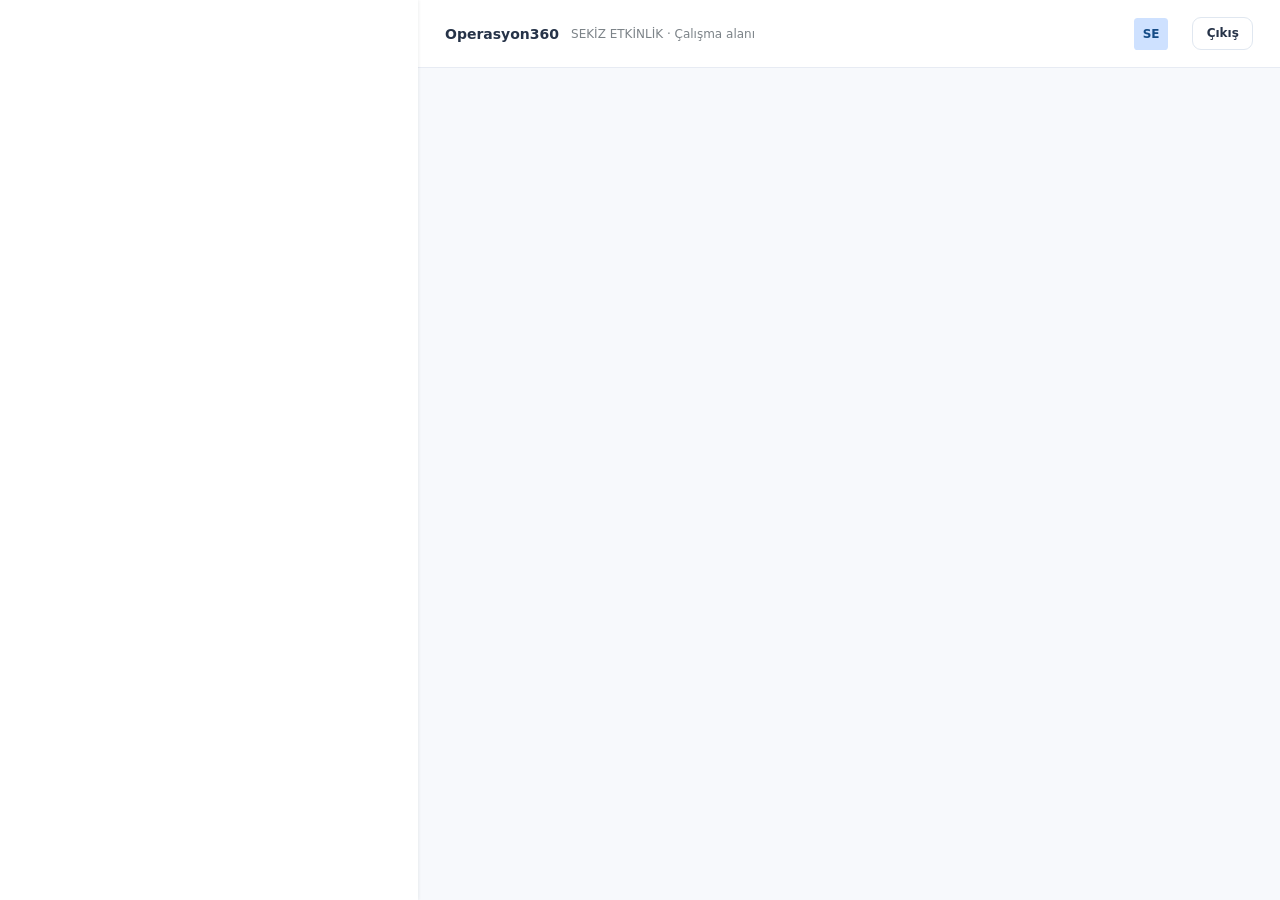
==== commit d56841c5: "V3.6: replace cluttered crew planner with compact project/function timeline" ====
--- a/index.html
+++ b/index.html
@@ -1,4 +1,4 @@
-<!doctype html><html lang="tr"><head><meta charset="utf-8"><meta name="viewport" content="width=device-width,initial-scale=1"><title>SEKİZ360 | Operasyon Merkezi · V5 İşlevli Test</title><style>
+<!doctype html><html lang="tr"><head><meta charset="utf-8"><meta name="viewport" content="width=device-width,initial-scale=1"><title>SEKİZ360 V3.6 · Kompakt Planlayıcı | SEKİZ360 V3.5 V3.4.1 | Operasyon Merkezi · V5 İşlevli Test</title><style>
 :root{--blue:#1473e6;--nav:#292c2d;--bg:#f4f6fa;--line:#dce0e4;--text:#303437}*{box-sizing:border-box}body{margin:0;font:14px system-ui,-apple-system,sans-serif;color:var(--text);background:var(--bg)}button,input,select,textarea{font:inherit}button{cursor:pointer}button:disabled{opacity:.4;cursor:default}button,input,select,textarea{border:1px solid var(--line);border-radius:4px;padding:10px 14px;background:white;color:inherit}button:hover{background:#edf4fd}button.primary{background:var(--blue);color:white;border-color:var(--blue)}button.danger{color:#b32639}a{color:var(--blue)}aside{position:fixed;inset:0 auto 0 0;width:260px;background:var(--nav);color:#e9ebec;overflow:auto;z-index:10}.brand{height:74px;padding:15px 22px;display:flex;align-items:center;gap:15px;border-bottom:1px solid #535657}.brand b{font-size:21px;letter-spacing:2px}.brand small{display:block;font-size:11px;color:#afb4b7;margin-top:4px}.mark{font-size:29px;font-weight:900;color:white}.navgroup{padding:14px 22px;background:#35393a;font-size:14px;display:flex;gap:15px;align-items:center}.navitem{display:block;border:0;border-radius:0;width:100%;padding:12px 20px 12px 54px;text-align:left;color:#e5e7e8;background:transparent}.navitem:hover{background:#414547}.navitem.active{background:var(--blue);color:white;font-weight:700}header{height:64px;position:sticky;top:0;margin-left:260px;background:white;display:flex;align-items:center;padding:0 30px;gap:18px;border-bottom:1px solid var(--line);z-index:5;box-shadow:0 2px 5px #00000008}header .spacer{flex:1}.avatar{padding:9px;background:#d3e5ff;color:#154c87;border-radius:5px;font-weight:700}main{margin-left:260px;padding:28px 32px}.head{display:flex;align-items:center;justify-content:space-between;gap:16px;margin-bottom:22px}h1{font-size:25px;margin:0}h2{font-size:18px}p{line-height:1.6}.subtitle{font-size:12px;color:#7b8287;margin-top:7px}.toolbar{display:flex;align-items:center;gap:12px;margin:20px 0}.toolbar .search{margin-left:auto;width:260px}.panel{border:1px solid var(--line);border-radius:5px;background:white;overflow:hidden;min-height:420px}.panelbar{padding:16px 22px;border-bottom:1px solid var(--line);display:flex;gap:10px;align-items:center;justify-content:space-between}.scroll{overflow:auto}table{border-collapse:collapse;width:100%;min-width:670px}th,td{text-align:left;padding:14px 16px;border-bottom:1px solid var(--line);white-space:nowrap}th{font-size:12px;font-weight:650;color:#50575b;background:#fff}td{font-size:13px}tbody tr:hover{background:#f5f9ff}.link{padding:0;background:transparent;border:0;color:var(--blue);text-align:left}.tag{font-size:12px;padding:4px 8px;border-radius:4px;background:#eef1f5;display:inline-block}.tag.ok{background:#e1f5e9;color:#247746}.tag.bad{background:#ffe5e9;color:#c33550}.tag.blue{background:#e3efff;color:#1868c4}.empty{text-align:center;padding:80px 20px}.empty .circle{display:grid;place-items:center;border-radius:50%;background:#e7f1ff;width:120px;height:120px;margin:30px auto;color:var(--blue);font-size:40px}.muted{color:#858d93}.cards{display:grid;grid-template-columns:repeat(4,1fr);gap:18px;margin:24px 0}.card{background:white;border:1px solid var(--line);padding:22px;border-radius:5px}.card b.number{display:block;font-size:32px;margin:10px 0}.split{display:grid;grid-template-columns:1fr 1fr;gap:20px}.actions{display:flex;gap:8px;flex-wrap:wrap}.tabs{display:flex;gap:5px;border-bottom:1px solid var(--line);margin-bottom:20px}.tabs button{border:0;background:none;border-radius:0;padding:15px}.tabs button.active{border-bottom:3px solid var(--blue);color:var(--blue)}dialog{border:1px solid var(--line);border-radius:8px;width:min(620px,95vw);padding:0;box-shadow:0 15px 70px #0003}dialog::backdrop{background:#14212a75}.dialoghead{padding:20px 24px;border-bottom:1px solid var(--line);display:flex;justify-content:space-between;align-items:center}.dialoghead h2{margin:0}form{padding:24px}.fields{display:grid;grid-template-columns:1fr 1fr;gap:18px}label{display:block;font-size:12px;font-weight:600}label input,label select,label textarea{display:block;width:100%;margin-top:7px;font-weight:400}form footer{display:flex;justify-content:flex-end;gap:10px;margin-top:24px}.wide{grid-column:1/-1}.notice{padding:13px 17px;border:1px solid #cfe1fc;background:#edf5ff;border-radius:5px;color:#42658f;margin:16px 0;font-size:13px}.toast{position:fixed;bottom:24px;right:24px;background:#29343d;color:#fff;padding:16px 22px;border-radius:6px;z-index:100;max-width:460px}.kanban{display:grid;grid-template-columns:repeat(3,1fr);gap:18px}.column{padding:18px;background:#eceff3;border-radius:5px;min-height:400px}.task{background:white;border:1px solid var(--line);padding:18px;margin:12px 0;border-radius:4px}.task b{display:block;margin-bottom:12px}.calendar{display:grid;grid-template-columns:repeat(7,minmax(0,1fr));border:1px solid var(--line);background:#fff}.day{min-height:130px;padding:10px;border:1px solid #eef0f2;overflow:hidden}.event{display:block;font-size:11px;color:#174d8c;background:#e1eeff;padding:5px;margin-top:5px;border:0;border-left:3px solid var(--blue);width:100%;text-align:left;overflow:hidden}.login{position:fixed;inset:0;z-index:50;background:#f4f6fa;display:grid;place-items:center}.login .box{width:380px;background:white;border:1px solid var(--line);border-radius:8px;padding:28px}.login form{padding:0}.login label{margin:18px 0}.mobile{display:none}.bar{height:10px;background:#e9eef5;border-radius:2px;margin:12px 0 20px;overflow:hidden}.bar i{display:block;background:#6659c5;height:100%}.right{text-align:right}.footnote{font-size:12px;color:#818b92;margin:24px 0}.subtle{color:#7c8388;font-size:12px}@media(max-width:1000px){aside{width:210px}header,main{margin-left:210px}.cards{grid-template-columns:1fr 1fr}.split{grid-template-columns:1fr}main{padding:22px 18px}}@media(max-width:700px){aside{transform:translateX(-100%);width:250px}body.menu aside{transform:none}header,main{margin-left:0}.mobile{display:block}.cards{grid-template-columns:1fr 1fr}.head{align-items:flex-start;flex-direction:column}.toolbar{flex-wrap:wrap}.toolbar .search{width:100%}.fields,.kanban{grid-template-columns:1fr}.calendar{min-width:800px}header{padding:0 15px}header .subtle{display:none}}
 
 /* Reference canvas: 2048 × 1064. All desktop measurements scale together. */
@@ -160,6 +160,272 @@
 #main .resource-row .plan-state{margin-left:auto}
 #main .plan-legend-note{font-size:12px;color:#647b95;margin-top:9px}
 @media(max-width:800px){#main .plan-filters{align-items:stretch}#main .plan-filters label{display:flex;flex:1 1 200px;flex-direction:column;align-items:stretch}#main .plan-filters select,#main .plan-filters input:not([type=checkbox]){max-width:100%;width:100%}#main .plan-filters .plan-window{flex-direction:row;align-items:center}#main .planner-stats .stat-card{min-width:120px;flex:1 1 40%}#main .timeline-grid .timeline-cell.rowlabel{min-width:190px}}
+
+/* V3.3 — Proje satırlarını daralt / genişlet. İki sütunlu arayüz korunur. */
+#main .timeline-grid .project-cell{transition:background-color .12s ease}
+#main .timeline-grid .project-cell.project-collapsed{min-height:45px!important;max-height:56px;padding:5px 9px!important;overflow:hidden}
+#main .timeline-grid .project-cell.project-collapsed .row-actions,#main .timeline-grid .project-cell.project-collapsed .hint{display:none!important}
+#main .timeline-grid .project-cell.project-collapsed .project-chip{padding:5px 7px!important;margin-top:1px;white-space:nowrap;max-width:100%;overflow:hidden;text-overflow:ellipsis;font-size:11px}
+#main .timeline-grid .project-cell.project-collapsed .compact-project-meta{display:none!important}
+#main .timeline-grid .project-row-title{display:flex;align-items:center;gap:6px;min-width:0}
+#main .timeline-grid .project-row-title .row-name{white-space:nowrap;overflow:hidden;text-overflow:ellipsis;flex:1;min-width:0;font-size:13px}
+#main .timeline-grid .project-row-title .project-chevron{flex:none;display:flex;align-items:center;justify-content:center;background:transparent;border:0;border-radius:6px;font-size:18px;width:24px;height:28px;padding:0;color:#365e97}
+#main .timeline-grid .project-row-title .project-chevron:hover{background:#e7f1ff}
+#main .timeline-grid .project-row-title .compact-project-meta{font-size:11px;color:#527293;white-space:nowrap;background:#eef5fc;border-radius:999px;padding:3px 6px;display:none}
+#main .timeline-grid .project-row-title .project-open{font-size:11px;padding:4px 6px;white-space:nowrap;flex:none}
+#main .timeline-grid .project-collapse-header{display:flex;align-items:center;flex-wrap:wrap;gap:9px;justify-content:space-between;width:100%}
+#main .timeline-grid .project-collapse-actions{display:flex;align-items:center;gap:5px}
+#main .timeline-grid .project-collapse-actions button{font-size:11px;padding:4px 9px;border:1px solid #cbdcf1;border-radius:7px;background:#fff;color:#315a89}
+#main .timeline-grid .project-collapse-actions button:hover{background:#e0edff}
+@media (max-width:650px){#main .timeline-grid .project-row-title .compact-project-meta{display:none!important}#main .timeline-grid .project-collapse-actions button{font-size:10px;padding:4px 6px}}
+
+/* V3.4 — Projeye bağlı açılır malzeme listesi */
+#main .timeline-grid .project-cell.rowlabel{justify-content:flex-start!important;gap:2px}
+#main .timeline-grid .project-cell.rowlabel .row-actions{position:static!important;top:auto!important;right:auto!important;bottom:auto!important;left:auto!important;flex-shrink:0;margin-top:8px;align-self:stretch;display:flex;flex-wrap:wrap;gap:5px}
+#main .timeline-grid .project-cell.rowlabel .row-actions button{max-width:100%}
+#main .timeline-grid .project-row-title{order:0}
+#main .timeline-grid .project-cell.rowlabel .hint{order:1}
+#main .timeline-grid .project-cell.rowlabel .row-actions{order:2}
+
+#main .timeline-grid .plan-material-toggle{border:1px solid #c8d9ef;background:#eef5ff;color:#215992;padding:5px 8px;border-radius:7px;display:inline-flex;align-items:center;gap:4px;font-size:11px;font-weight:700;white-space:nowrap;max-width:100%}
+#main .timeline-grid .plan-material-toggle:hover{background:#dceaff}
+#main .timeline-grid .project-material-cell{grid-column:1/-1!important;background:#f5f8fd!important;border-bottom:2px solid #cbdcf0!important;padding:12px 16px!important;min-height:0!important;max-height:none!important;overflow:visible!important}
+#main .timeline-grid .plan-material-panel{background:#fff;border:1px solid #d6e2f0;border-radius:11px;box-shadow:0 4px 18px #26456c0c;padding:13px;min-width:0}
+#main .plan-material-header{display:flex;align-items:flex-start;justify-content:space-between;gap:12px;flex-wrap:wrap;margin-bottom:11px}
+#main .plan-material-header strong{display:block;color:#23364f;font-size:14px}
+#main .plan-material-header small{display:block;color:#687d96;font-size:12px;margin-top:3px}
+#main .plan-material-actions{display:flex;gap:7px;flex-wrap:wrap}
+#main .plan-material-actions button{padding:7px 10px;border-radius:7px;border:1px solid #cbdcf0;color:#27547f;background:#f8fbff;font-size:12px}
+#main .plan-material-actions button.primary{background:#176bd7;color:#fff;border-color:#176bd7}
+#main .plan-material-scroll{overflow-x:auto;width:100%;border:1px solid #e0e7ef;border-radius:9px}
+#main .plan-material-table{border-collapse:collapse;width:100%;min-width:720px;font-size:12px}
+#main .plan-material-table th{background:#f5f8fc;color:#51657f;font-size:11px;text-align:left;font-weight:700}
+#main .plan-material-table th,#main .plan-material-table td{padding:9px 11px;border-bottom:1px solid #e9eef5;vertical-align:middle}
+#main .plan-material-table tr:last-child td{border-bottom:0}
+#main .plan-material-table .mat-name{font-weight:650;color:#263c5a;max-width:320px;white-space:normal;min-width:160px}
+#main .plan-material-table .mat-code{font-size:11px;color:#7d8da2;display:block;margin-top:3px;font-weight:400}
+#main .plan-material-table .mat-num{font-weight:650;font-variant-numeric:tabular-nums;text-align:center}
+#main .plan-material-table .mat-cat{display:inline-block;background:#edf4ff;border-radius:6px;color:#44688c;padding:4px 7px;font-size:11px}
+#main .plan-material-table .mat-bad{color:#bd4c34;background:#fff1ec;border-radius:5px;padding:3px 7px}
+#main .plan-material-table .mat-zero{color:#8da0b5}
+#main .plan-material-table .mat-controls{display:flex;gap:4px;flex-wrap:wrap}
+#main .plan-material-table .mat-controls button{border:1px solid #d3e1f3;background:#fff;color:#265c96;border-radius:6px;font-size:11px;padding:5px 7px;min-width:0}
+#main .plan-material-table .mat-controls button:hover{background:#eaf3ff}
+#main .plan-material-totals{margin-top:10px;display:flex;align-items:center;gap:8px;flex-wrap:wrap}
+#main .plan-material-totals span{font-size:11px;padding:6px 9px;background:#edf4fa;color:#4b6581;border-radius:999px}
+#main .plan-material-empty{background:#f8fbff;color:#667b92;border:1px dashed #cbdced;border-radius:8px;padding:17px;font-size:13px}
+#main .timeline-grid .material-chip{background:#f0eaff;color:#583e8e;border:1px solid #dcd1f7}
+#main .timeline-grid .project-cell.project-collapsed .compact-project-meta{font-size:10px}
+@media(max-width:760px){#main .timeline-grid .project-material-cell{padding:7px!important}#main .plan-material-panel{padding:9px}#main .plan-material-header strong{font-size:12px}#main .plan-material-table{min-width:670px}}
+
+/* V3.4.1 – Malzeme tablosu okunabilirlik ve yatay kaydırma düzeltmesi */
+#main .timeline-grid .project-material-cell {
+  min-width:0!important;
+}
+#main .plan-material-scroll {
+  width:100%;
+  max-width:100%;
+  overflow-x:auto;
+  overflow-y:hidden;
+  -webkit-overflow-scrolling:touch;
+  overscroll-behavior-x:contain;
+}
+#main .plan-material-table {
+  table-layout:fixed;
+  width:100%;
+  min-width:1050px!important;
+}
+#main .plan-material-table th:first-child,
+#main .plan-material-table td.mat-name {
+  width:330px!important;
+  min-width:300px!important;
+  max-width:none!important;
+  white-space:normal!important;
+  word-break:normal!important;
+  overflow-wrap:break-word!important;
+  overflow:visible!important;
+  text-overflow:clip!important;
+}
+#main .plan-material-table td.mat-name {
+  line-height:1.48;
+  font-size:13px;
+  vertical-align:middle;
+  padding:14px 13px;
+}
+#main .plan-material-table td.mat-name .mat-code {
+  font-size:11.5px;
+  line-height:1.35;
+  white-space:normal;
+}
+#main .plan-material-table th {
+  overflow:hidden;
+  text-overflow:clip;
+  white-space:nowrap;
+}
+#main .plan-material-table th:not(:first-child),
+#main .plan-material-table td:not(.mat-name) {
+  font-size:12px;
+}
+#main .plan-material-table .mat-controls {
+  min-width:135px;
+}
+@media(max-width:760px) {
+  #main .plan-material-table {min-width:1050px!important}
+  #main .plan-material-table td.mat-name {font-size:12.5px}
+}
+
+
+/* Malzeme paneli takvimden bağımsız görünür genişlikte, tablo ise kendi içinde kaydırılabilir. */
+#main .timeline-grid .project-material-cell {
+  max-width:calc(100vw - var(--side) - 83px);
+  position:sticky;
+  left:0;
+  z-index:2;
+}
+#main .plan-material-table td.mat-name { text-align:left!important; }
+#main .mat-scroll-hint {display:none;font-size:11px;color:#637a99;padding:6px 0 0;}
+@media(max-width:1000px){
+  #main .mat-scroll-hint {display:block;}
+}
+@media(max-width:760px){
+  #main .timeline-grid .project-material-cell {max-width:calc(100vw - 32px);}
+}
+
+/* V3.5: Rentman is akisi referansli, SEKIZ'e ozgun gorev planlama katmani */
+.rp-tools{display:flex;gap:9px;flex-wrap:wrap;align-items:center;margin:12px 0}
+.rp-tools button{font-weight:650;padding:9px 13px}
+.rp-tools button.rp-selected{color:#105dbb;background:#e4f1ff;border-color:#9fc4fa}
+.rp-hint{font-size:12px;color:#6b7c93;margin:6px 0 13px;line-height:1.6}
+.rp-chip{display:block!important;width:100%;text-align:left!important;padding:7px 9px!important;margin-top:5px!important;border-radius:7px!important;font-size:12px!important;line-height:1.32!important;min-height:38px!important;white-space:normal!important;overflow-wrap:normal!important;word-break:normal!important}
+.rp-chip .rp-meta{display:block;font-size:11px;font-weight:500;margin-top:3px;opacity:.86}
+.rp-chip.rp-full{background:#d9f5e7!important;border:1px solid #60b890!important;color:#136c42!important;border-left:4px solid #15834f!important}
+.rp-chip.rp-missing{background:#fde5e9!important;border:1px solid #e8a2ad!important;color:#953449!important;border-left:4px solid #d53b53!important}
+.rp-chip.rp-invisible{background:#fafdff!important;border:1px solid #82aaf0!important;color:#3163a4!important;border-left:4px solid #3486ec!important}
+.rp-chip.rp-unscheduled{background:#fff1ce!important;border:1px solid #dfb362!important;color:#8d561c!important;border-left:4px solid #df9e35!important}
+.rp-chip[draggable=true]{cursor:grab}.rp-chip[draggable=true]:active{cursor:grabbing}
+.rp-drop-target{outline:2px dashed #609ded;outline-offset:-3px;background:#f2f8ff!important}
+.rp-labels{display:flex;align-items:center;gap:7px;flex-wrap:wrap;margin:9px 0 3px}.rp-labels span{border-radius:7px;padding:5px 8px;font-size:11px;font-weight:650;border:1px solid #d8e3f1;background:#f7faff}
+.rp-labels b{font-size:12px}
+.rp-legend{display:flex;flex-wrap:wrap;gap:16px;padding:13px 15px;border-top:1px solid #edf1f5;font-size:12px;color:#53627b}
+.rp-legend span{display:inline-flex;align-items:center;gap:6px}.rp-legend i{display:inline-block;width:14px;height:12px;border-radius:3px}
+.rp-extra{display:flex;gap:7px;flex-wrap:wrap;margin-top:9px}
+.rp-extra button{font-size:11px;padding:5px 7px}
+.rp-preset-editor{display:flex;align-items:center;flex-wrap:wrap;gap:13px;padding:12px 14px;background:#f3f7fd;border:1px solid #d9e5f6;border-radius:11px;margin:9px 0 15px}
+.rp-preset-editor label{display:inline-flex;gap:7px;align-items:center;font-size:12px;white-space:nowrap}.rp-preset-editor input{width:auto}
+.rp-preset-editor button{font-size:12px}
+.rp-func-form{padding:15px 20px 8px;max-height:min(75vh,650px);overflow:auto}
+.rp-func-form .rp-fields{display:grid;grid-template-columns:1fr 1fr;gap:12px}
+.rp-func-form label{display:flex;flex-direction:column;gap:6px;font-size:12px;font-weight:700;color:#4b5e78}
+.rp-func-form input,.rp-func-form select{width:100%;min-width:0}
+.rp-func-form .rp-wide{grid-column:1/-1}
+.rp-func-form .rp-pick{max-height:195px;overflow:auto;padding:10px;border:1px solid #dae4f1;border-radius:9px;background:#fbfcff;display:grid;grid-template-columns:1fr 1fr;gap:8px}
+.rp-func-form .rp-pick label{flex-direction:row;align-items:center;padding:8px 9px;background:white;border:1px solid #e2e8f2;border-radius:8px;font-size:12px}
+.rp-func-form .rp-pick input{width:auto}
+.rp-func-form footer{position:sticky;bottom:0;background:#fff;padding:12px 0;display:flex;gap:9px;justify-content:flex-end;border-top:1px solid #edf0f4}
+.rp-hour-grid{display:grid;grid-template-columns:265px minmax(960px,1fr);min-width:1225px}
+.rp-hour-label{padding:10px 12px;border-right:1px solid #e1e7ee;border-bottom:1px solid #e9eef5;display:flex;flex-direction:column;gap:5px}
+.rp-hour-label strong{font-size:13px}.rp-hour-label small{color:#789}
+.rp-hour-ruler{display:grid;grid-template-columns:repeat(24,minmax(40px,1fr));height:47px;background:#f1f5fa;border-bottom:1px solid #dbe4ef}
+.rp-hour-ruler span{border-right:1px solid #dce5ee;padding:13px 2px;text-align:center;font-size:10px;font-weight:700;color:#6c7890}
+.rp-hour-track{min-height:66px;position:relative;border-bottom:1px solid #e9eef5;background:repeating-linear-gradient(to right,#fff 0,#fff calc(100%/24 - 1px),#e4eaf2 calc(100%/24 - 1px),#e4eaf2 calc(100%/24));}
+.rp-hour-bar{position:absolute;top:15px;height:36px;border-radius:8px;padding:5px 8px;font-size:11px;line-height:1.2;overflow:hidden;text-overflow:ellipsis;white-space:nowrap;text-align:left;font-weight:750}
+.rp-hour-box{border-radius:12px;border:1px solid #dce5ee;background:white;overflow:auto;margin-top:12px}
+.rp-hour-section{grid-column:1/-1;background:#eef4ff;padding:11px 13px;font-weight:750}
+.rp-empty{color:#7e8da1;font-size:12px;padding:12px 15px}
+.rp-warn{padding:9px 13px;background:#fff8e8;border:1px solid #f1d99f;border-radius:9px;font-size:12px;color:#8b611c;margin:11px 0}
+@media(max-width:760px){.rp-func-form .rp-fields,.rp-func-form .rp-pick{grid-template-columns:1fr}.rp-tools{flex-wrap:wrap}.rp-hour-grid{min-width:1100px}}
+
+.rp-unscheduled{margin:8px 0 12px;border:1px solid #ebd5ac;background:#fffaf0;border-radius:11px;padding:12px;display:flex;gap:8px;flex-wrap:wrap;align-items:center}
+.rp-unscheduled strong{margin-right:8px}.rp-unscheduled .rp-chip{width:auto!important;min-width:170px;margin:0!important}
+.rp-day-total{min-height:44px;background:#f4f8fc;border-top:1px solid #c9d7e8;font-size:12px;color:#456078;padding:10px 9px;text-align:center;font-weight:750}
+.rp-day-total.warn{background:#fff0f1;color:#9e4152}.rp-day-total.ok{background:#e3f7eb;color:#246941}
+
+/* V3.6 – compact actual timeline, replacing button-heavy planner */
+#main .pl36-shell{margin-top:12px;min-width:0}
+#main .pl36-heading{display:flex;justify-content:space-between;align-items:center;gap:10px;flex-wrap:wrap;margin:0 0 10px}
+#main .pl36-heading h1{font-size:23px;margin:0;color:#26354c}
+#main .pl36-heading small{color:#73849b;font-size:12px;display:block;margin-top:3px}
+#main .pl36-header-actions{display:flex;gap:7px;align-items:center;flex-wrap:wrap}
+#main .pl36-btn{min-height:32px;padding:6px 11px!important;font-size:12px!important;border:1px solid #d8e3f3;border-radius:8px;color:#38506d;background:white;white-space:nowrap}
+#main .pl36-btn:hover{background:#f0f6ff}
+#main .pl36-btn.main{background:#1f71dc;color:white;border-color:#1f71dc;font-weight:650}
+#main .pl36-btn.flat{border:0;background:transparent;padding:5px 8px!important}
+#main .pl36-filterbar{display:flex;gap:7px;align-items:center;flex-wrap:wrap;padding:10px 12px;background:#fff;border:1px solid #dfe7f2;border-radius:12px;margin-bottom:9px}
+#main .pl36-filterbar input,#main .pl36-filterbar select{height:34px;padding:5px 9px;border-radius:8px;font-size:12px!important;max-width:100%;background:white}
+#main .pl36-filterbar .pl36-date{width:130px;min-width:130px}
+#main .pl36-filterbar .pl36-search{width:min(210px,100%);min-width:125px}
+#main .pl36-filterbar .pl36-project-filter{width:170px;min-width:125px}
+#main .pl36-filterbar .pl36-grow{flex:1}
+#main .pl36-tabs{display:flex;align-items:center;gap:3px;padding:5px;background:#eaf0f8;border-radius:8px}
+#main .pl36-tabs button{border:none!important;min-height:29px;padding:5px 10px;font-size:12px;border-radius:6px;background:transparent;white-space:nowrap}
+#main .pl36-tabs button.active{background:white;color:#145bc5;box-shadow:0 1px 5px #26477422;font-weight:700}
+#main .pl36-menu{position:relative;display:inline-block;z-index:8}
+#main .pl36-menu summary{cursor:pointer;list-style:none;display:flex;align-items:center;justify-content:center;gap:6px}
+#main .pl36-menu summary::-webkit-details-marker{display:none}
+#main .pl36-menu>div{position:absolute;top:calc(100% + 5px);right:0;min-width:214px;max-height:380px;overflow:auto;z-index:90;background:#fff;border:1px solid #dce5f0;box-shadow:0 12px 25px #1c345c25;padding:8px;border-radius:12px;display:flex;flex-direction:column;gap:3px}
+#main .pl36-menu>div button{width:100%;border:0!important;text-align:left!important;background:white;font-size:12px;padding:9px!important;min-height:33px;border-radius:7px}
+#main .pl36-menu>div button:hover{background:#edf4ff}
+#main .pl36-menu>div label{padding:8px 5px;font-size:12px;display:flex;align-items:center;gap:8px}
+#main .pl36-menu>div select{width:100%;height:32px}
+#main .pl36-menu>div hr{border:0;border-top:1px solid #e6ebf3;width:100%;margin:4px 0}
+#main .pl36-inline-stats{font-size:12px;color:#576980;display:flex;align-items:center;gap:12px;white-space:nowrap}
+#main .pl36-inline-stats .warn{color:#bd384c;font-weight:700}
+#main .pl36-inline-stats .good{color:#238255;font-weight:700}
+#main .pl36-timeline{border:1px solid #d9e3ef;border-radius:12px;background:white;overflow:hidden}
+#main .pl36-timeline .timeline{overflow:auto;max-height:min(76vh,820px);overscroll-behavior-x:contain}
+#main .pl36-grid{display:grid;min-width:950px;align-items:stretch}
+#main .pl36-grid>.pl36-hcell{position:sticky;top:0;z-index:4;background:#f4f7fc;border-bottom:1px solid #dbe4ef;min-height:43px;display:flex;align-items:center;justify-content:center;color:#4f6788;font-size:12px;font-weight:700}
+#main .pl36-grid>.pl36-hcell:first-child{position:sticky;left:0;z-index:7;justify-content:flex-start;padding-left:16px;background:#f4f7fc}
+#main .pl36-grid>.pl36-left{position:sticky;left:0;z-index:2;background:#fff;border-right:1px solid #e0e6ee;min-width:0}
+#main .pl36-grid>.pl36-cell{border-right:1px solid #eef2f7;border-bottom:1px solid #e9eef5;min-width:0;position:relative}
+#main .pl36-grid>.pl36-cell.weekend{background:#fbfcff}
+#main .pl36-project-left,#main .pl36-project-day{height:57px;min-height:57px}
+#main .pl36-project-left{padding:7px 12px 5px 10px;display:flex;gap:7px;align-items:center;background:#f5f8fe!important}
+#main .pl36-project-day{padding:12px 0;display:flex;align-items:center;background:#f5f8fe!important}
+#main .pl36-project-day .pl36-band{width:100%;height:22px;border:0;border-radius:0!important;background:#dceaff;color:#2466b8;display:flex;align-items:center;justify-content:center;font-size:10px;white-space:nowrap;overflow:hidden}
+#main .pl36-project-day .pl36-band:hover{background:#c5defd}
+#main .pl36-project-left .pl36-toggle{font-size:18px;font-weight:900;width:24px;height:28px;padding:0;border:none;background:transparent;color:#527098;flex-shrink:0}
+#main .pl36-project-identity{flex:1;min-width:0;display:flex;flex-direction:column;gap:3px}
+#main .pl36-project-identity .pl36-project-name{font-weight:750;font-size:12px;color:#263b5b;display:block;border:0;background:transparent;padding:0;text-align:left;white-space:nowrap;text-overflow:ellipsis;overflow:hidden;width:100%;border-radius:0}
+#main .pl36-project-identity small{color:#7789a0;font-size:10px;display:block;overflow:hidden;text-overflow:ellipsis;white-space:nowrap}
+#main .pl36-row-actions{display:flex;align-items:center;gap:3px;flex-shrink:0;opacity:.18;transition:opacity .15s}
+#main .pl36-project-left:hover .pl36-row-actions,#main .pl36-project-left:focus-within .pl36-row-actions{opacity:1}
+#main .pl36-row-actions button{height:27px;min-width:26px;font-size:12px;padding:2px 5px;background:#fff;border:1px solid #d5e2f5;border-radius:6px;color:#315b91}
+#main .pl36-task-left,#main .pl36-task-day{min-height:42px;height:42px}
+#main .pl36-task-left{padding:4px 10px 4px 33px;display:flex;align-items:center;gap:8px}
+#main .pl36-task-left .pl36-kind{font-size:15px}
+#main .pl36-task-left button{border:0;background:transparent;padding:1px 3px;min-width:0;text-align:left;line-height:1.2;overflow:hidden;flex:1;display:block!important}
+#main .pl36-task-left strong{display:block!important;width:100%;white-space:nowrap;overflow:hidden;text-overflow:ellipsis;color:#334961;font-size:11.5px}
+#main .pl36-task-left small{display:block;color:#8290a1;font-size:10px;margin-top:2px}
+#main .pl36-counter{font-size:11px;font-weight:800;border-radius:6px;padding:3px 6px;white-space:nowrap;background:#e3f6ec;color:#1d8156}
+#main .pl36-counter.missing{background:#ffeaed;color:#b83245}
+#main .pl36-counter.invisible{background:#f0f4fa;color:#677c93}
+#main .pl36-task-day{padding:7px 1px;display:flex;align-items:center}
+#main .pl36-task-day .pl36-taskbar{width:100%;height:26px;min-height:26px;border-radius:4px;border:1px solid #95d4b2;background:#d8f6e6;color:#237349;padding:3px!important;margin:0;display:flex;align-items:center;justify-content:center;gap:4px;font-size:10px;white-space:nowrap;overflow:hidden;cursor:grab}
+#main .pl36-task-day .pl36-taskbar.missing{background:#ffe5e8;border-color:#f3a4ac;color:#ad3c4c}
+#main .pl36-task-day .pl36-taskbar.invisible{background:#f3f6fa;border-color:#b9cce6;color:#607a98}
+#main .pl36-task-day .pl36-taskbar:active{cursor:grabbing}
+#main .pl36-project-summary{grid-column:1/-1;background:#fbfcff;display:flex;gap:12px;flex-wrap:wrap;padding:6px 14px 7px 36px;border-bottom:1px solid #e5ecf4;font-size:11px;color:#6b7d95;min-height:29px;align-items:center}
+#main .pl36-project-summary b{color:#385475;font-weight:700}
+#main .pl36-project-summary .pl36-underlink{border:none;background:transparent;text-decoration:underline;color:#2169c1;padding:0 2px;font-size:11px}
+#main .pl36-resource-left,#main .pl36-resource-day{min-height:44px;height:44px}
+#main .pl36-resource-left{padding:7px 14px}
+#main .pl36-resource-left button{border:0;background:transparent;font-size:12px;color:#304963;text-align:left;padding:0;font-weight:650}
+#main .pl36-resource-left small{display:block;color:#8292a8;font-size:10px;margin-top:4px;white-space:nowrap;overflow:hidden;text-overflow:ellipsis}
+#main .pl36-resource-day{padding:7px 3px}
+#main .pl36-resource-day button{width:100%;background:#e9f2ff;border:1px solid #c9daf3;border-radius:6px;color:#3d6295;font-size:10px;text-align:left;padding:3px 6px;white-space:nowrap;overflow:hidden;text-overflow:ellipsis}
+#main .pl36-resource-day button.vehicle{background:#e7f7ef;border-color:#bbdfcb;color:#307756}
+#main .pl36-group-head{grid-column:1/-1;border-bottom:1px solid #d6e5fa;background:#eaf1fc;padding:8px 13px;font-size:12px;color:#436181;display:flex;align-items:center;justify-content:space-between;font-weight:750;min-height:32px}
+#main .pl36-group-head button{font-size:11px;background:transparent;color:#446a9b;border:0;padding:2px 6px}
+#main .pl36-grid .project-material-cell{grid-column:1/-1!important;min-width:0!important;padding:7px!important;background:#f9fbfe!important}
+#main .pl36-grid .plan-material-panel{max-width:100%;min-width:0}
+#main .pl36-mini-legend{display:flex;align-items:center;gap:13px;flex-wrap:wrap;border-top:1px solid #ecf1f7;padding:7px 13px;font-size:11px;color:#71859e}
+#main .pl36-mini-legend i{width:8px;height:8px;border-radius:3px;display:inline-block;margin-right:4px}
+#main .pl36-empty{grid-column:1/-1;padding:24px;text-align:center;color:#73849b;font-size:13px}
+#main .pl36-drop-target{box-shadow:inset 0 0 0 2px #438cf2}
+@media(max-width:950px){#main .pl36-heading h1{font-size:19px}#main .pl36-grid{min-width:1050px}#main .pl36-filterbar .pl36-search{width:150px}#main .pl36-row-actions{opacity:1}}
+@media(hover:none){#main .pl36-row-actions{opacity:1}}
+
 </style></head><body><aside id="nav"></aside><header><button class="mobile" onclick="document.body.classList.toggle('menu')">☰</button><strong>Operasyon360</strong><span class="subtle">SEKİZ ETKİNLİK · Çalışma alanı</span><span class="spacer"></span><span class="avatar">SE</span><span id="username"></span><button onclick="logout()">Çıkış</button></header><main id="main"></main><dialog id="dialog"></dialog><div id="login" class="login" hidden style="display:none"><div class="box"><div class="mark" style="color:#1473e6">///</div><h1>SEKİZ</h1><p class="muted">Operasyon360 · Yönetici girişi</p><form onsubmit="login(event)"><label>Kullanıcı adı<input name="username" required autocomplete="username"></label><label>Parola<input name="password" type="password" required autocomplete="current-password"></label><button class="primary" style="width:100%">Giriş yap</button><p id="loginerror" style="color:#c33550"></p></form></div></div><script>
 'use strict';
 const PREVIEW_DATA={"contacts": [{"id": 1, "version": 1, "archived": 0, "name": "Highlite", "contact": "Luke Kalin", "city": "London", "address": "Westgate Street", "country": "Türkiye", "email": "", "phone": "", "kind": "Müşteri"}, {"id": 2, "version": 1, "archived": 0, "name": "RL Sales", "contact": "Ruud Lansman", "city": "London", "address": "City Road", "country": "Türkiye", "email": "", "phone": "", "kind": "Müşteri"}, {"id": 3, "version": 1, "archived": 0, "name": "Rentall", "contact": "Ben Roberts", "city": "London", "address": "White Post Lane", "country": "Türkiye", "email": "", "phone": "", "kind": "Müşteri"}, {"id": 4, "version": 1, "archived": 0, "name": "AED Rent", "contact": "Tom Buether", "city": "High Wycombe", "address": "Est/Knaves Beech Way", "country": "Türkiye", "email": "", "phone": "", "kind": "Müşteri"}, {"id": 5, "version": 1, "archived": 0, "name": "Soultrain", "contact": "Neil Williams", "city": "London", "address": "Carthusian Street", "country": "Türkiye", "email": "", "phone": "", "kind": "Müşteri"}, {"id": 6, "version": 1, "archived": 0, "name": "The Central Cafe", "contact": "Campbell Bhamra", "city": "London", "address": "Old St", "country": "Türkiye", "email": "", "phone": "", "kind": "Müşteri"}, {"id": 7, "version": 1, "archived": 0, "name": "Singer & Songwriter Hendrik", "contact": "Hendrik Berges", "city": "London", "address": "Bishopsgate", "country": "Türkiye", "email": "", "phone": "", "kind": "Müşteri"}, {"id": 8, "version": 1, "archived": 0, "name": "Cable Hall", "contact": "Danielle Skivington", "city": "London", "address": "Cable St", "country": "Türkiye", "email": "", "phone": "", "kind": "Müşteri"}, {"id": 9, "version": 1, "archived": 0, "name": "The Swan Pub", "contact": "Chrissy Brooke", "city": "London", "address": "Charing Cross Rd", "country": "Türkiye", "email": "", "phone": "", "kind": "Müşteri"}, {"id": 10, "version": 1, "archived": 0, "name": "Playful Productions", "contact": "Steven Evans", "city": "London", "address": "Great Queen Street", "country": "Türkiye", "email": "", "phone": "", "kind": "Müşteri"}, {"id": 11, "version": 1, "archived": 0, "name": "SLT Rental", "contact": "Howard Austin", "city": "London", "address": "Lane", "country": "Türkiye", "email": "", "phone": "", "kind": "Müşteri"}, {"id": 12, "version": 1, "archived": 0, "name": "SoundMix Productions", "contact": "Katrina Lilley", "city": "Utrecht", "address": "Nobelstraat", "country": "Türkiye", "email": "", "phone": "", "kind": "Müşteri"}, {"id": 13, "version": 1, "archived": 0, "name": "EMF Facilities", "contact": "", "city": "London", "address": "Mile End Rd", "country": "Türkiye", "email": "", "phone": "", "kind": "Müşteri"}], "locations": [{"id": 1, "version": 1, "archived": 0, "name": "Eastern Warehouse", "address": "Drift"}, {"id": 2, "version": 1, "archived": 0, "name": "Venue", "address": "Padualaan", "kind": "Storage location"}, {"id": 3, "version": 1, "archived": 0, "name": "Western Warehouse", "address": "Bathurst ST"}], "equipment": [{"id": 1, "version": 1, "archived": 0, "code": "Light-352", "name": "MA Lighting GrandMA onPC Kit", "quantity": 2, "price": 550, "purchase_price": 330.0, "category": "Işık", "location_id": 1, "equipment_type": "Physical combination"}, {"id": 2, "version": 1, "archived": 0, "code": "Audio-374", "name": "Taperack (Venice 160, 2x MD player, FX)", "quantity": 2, "price": 145, "purchase_price": 87.0, "category": "Ses", "location_id": 1, "equipment_type": "Physical combination"}, {"id": 3, "version": 1, "archived": 0, "code": "Audio-383", "name": "Mic Stand Flightcase", "quantity": 3, "price": 55, "purchase_price": 33.0, "category": "Ses", "location_id": 1, "equipment_type": "Physical combination"}, {"id": 4, "version": 1, "archived": 0, "code": "Rigging-365", "name": "Trusspin case 244 pins", "quantity": 4, "price": 20, "purchase_price": 12.0, "category": "Ses", "location_id": 1, "equipment_type": "Physical combination"}, {"id": 5, "version": 1, "archived": 0, "code": "Audio-396", "name": "L-Acoustics LA 8/2 amprack", "quantity": 5, "price": 250, "purchase_price": 150.0, "category": "Ses", "location_id": 1, "equipment_type": "Physical combination"}, {"id": 6, "version": 1, "archived": 0, "code": "480", "name": "19\" 8U Topdesk Flightcase", "quantity": 2, "price": 0, "purchase_price": 0.0, "category": "Ses", "location_id": 1, "equipment_type": "Physical combination"}, {"id": 7, "version": 1, "archived": 0, "code": "481", "name": "8HE Stolp Case", "quantity": 4, "price": 0, "purchase_price": 0.0, "category": "Ses", "location_id": 1, "equipment_type": "Physical combination"}, {"id": 8, "version": 1, "archived": 0, "code": "482", "name": "Avolites Tiger Touch II Flightcase", "quantity": 2, "price": 0, "purchase_price": 0.0, "category": "Ses", "location_id": 1, "equipment_type": "Physical combination"}, {"id": 9, "version": 1, "archived": 0, "code": "483", "name": "CDJ3000 Flightcase", "quantity": 10, "price": 0, "purchase_price": 0.0, "category": "Ses", "location_id": 1, "equipment_type": "Physical combination"}, {"id": 10, "version": 1, "archived": 0, "code": "484", "name": "Chauvet Epix Flightcase", "quantity": 8, "price": 0, "purchase_price": 0.0, "category": "Ses", "location_id": 1, "equipment_type": "Physical combination"}, {"id": 11, "version": 1, "archived": 0, "code": "485", "name": "Clay Paky Alpha Beam Twin Flightcase", "quantity": 18, "price": 0, "purchase_price": 0.0, "category": "Ses", "location_id": 1, "equipment_type": "Physical combination"}, {"id": 12, "version": 1, "archived": 0, "code": "486", "name": "Digico SD10 Flightcase", "quantity": 5, "price": 0, "purchase_price": 0.0, "category": "Ses", "location_id": 1, "equipment_type": "Physical combination"}, {"id": 13, "version": 1, "archived": 0, "code": "487", "name": "Digico SD8 Flightcase", "quantity": 2, "price": 0, "purchase_price": 0.0, "category": "Ses", "location_id": 1, "equipment_type": "Physical combination"}, {"id": 100, "code": "00447", "name": "Trusspin kit", "quantity": 1, "price": 0, "location_id": 1, "category": "Sahne", "version": 1, "archived": 1}, {"id": 101, "code": "00455", "name": "Pulley Chain 1T 10m", "quantity": 1, "price": 0, "location_id": 1, "category": "Sahne", "version": 1, "archived": 1}, {"id": 102, "code": "00457", "name": "Strap kit 1T", "quantity": 1, "price": 0, "location_id": 1, "category": "Sahne", "version": 1, "archived": 1}, {"id": 103, "code": "00471", "name": "Conical Coupler", "quantity": 1, "price": 0, "location_id": 1, "category": "Sahne", "version": 1, "archived": 1}], "crew": [{"id": 1, "version": 1, "archived": 0, "name": "Vedat FIRAT", "role": "Ses teknisyeni", "folder": "1. Kendi Ekibimiz", "email": "vedatfirat@gmail.com", "phone": "+31307116844", "permission": "Poweruser"}, {"id": 2, "version": 1, "archived": 0, "name": "Brian McCann", "role": "Ses teknisyeni", "folder": "1. Kendi Ekibimiz", "email": "", "phone": "+31307116844", "permission": "Office"}, {"id": 3, "version": 1, "archived": 0, "name": "Alex Clark", "role": "Ses teknisyeni", "folder": "1. Kendi Ekibimiz", "email": "", "phone": "+31307116844", "permission": "Office"}, {"id": 4, "version": 1, "archived": 0, "name": "Brian Foster", "role": "Ses teknisyeni", "folder": "1. Kendi Ekibimiz", "email": "", "phone": "+31307116844", "permission": "Office"}, {"id": 5, "version": 1, "archived": 0, "name": "Marc Stone", "role": "Ses teknisyeni", "folder": "2. Tercih Edilen Freelancerlar", "email": "", "phone": "+31307116844", "permission": "Office"}, {"id": 6, "version": 1, "archived": 0, "name": "John Brown", "role": "Ses teknisyeni", "folder": "2. Tercih Edilen Freelancerlar", "email": "", "phone": "+31307116844", "permission": "Office"}, {"id": 7, "version": 1, "archived": 0, "name": "Sarah Williams", "role": "Ses teknisyeni", "folder": "2. Tercih Edilen Freelancerlar", "email": "", "phone": "+31307116844", "permission": "Office"}, {"id": 8, "version": 1, "archived": 0, "name": "Laura Jones", "role": "Ses teknisyeni", "folder": "2. Tercih Edilen Freelancerlar", "email": "", "phone": "+31307116844", "permission": "Office"}], "vehicles": [{"id": 1, "version": 1, "archived": 0, "name": "Otobüs", "plate": "D-RM 123", "license_date": "--/--/----", "description": ""}, {"id": 2, "version": 1, "archived": 0, "name": "Van 001", "plate": "", "license_date": "10.03.2027", "description": ""}, {"id": 3, "version": 1, "archived": 0, "name": "Kamyon 001", "plate": "12-ab-cd", "license_date": "--/--/----", "description": ""}, {"id": 4, "version": 1, "archived": 0, "name": "Özel taşıma", "plate": "", "license_date": "--/--/----", "description": "Özel taşıma employees"}, {"id": 5, "version": 1, "archived": 0, "name": "Kamyon 002", "plate": "13-ab-cd", "license_date": "--/--/----", "description": ""}, {"id": 6, "version": 1, "archived": 0, "name": "Van 002", "plate": "", "license_date": "10.03.2027", "description": ""}, {"id": 7, "version": 1, "archived": 0, "name": "Van 003", "plate": "", "license_date": "10.03.2027", "description": ""}], "projects": [{"id": 1, "version": 1, "archived": 0, "name": "Southearth Jazz Festival", "customer_id": 1, "start": "2026-11-09T07:30", "end": "2026-11-13T22:00", "status": "Sahada", "notes": ""}, {"id": 2, "version": 1, "archived": 0, "name": "Live performance band Soultrain", "customer_id": 5, "start": "2026-11-10T07:30", "end": "2026-11-14T22:00", "status": "Onaylandı", "notes": ""}, {"id": 3, "version": 1, "archived": 0, "name": "The Swan Pub Install Job", "customer_id": 9, "start": "2026-11-11T07:30", "end": "2026-11-15T22:00", "status": "Onaylandı", "notes": ""}, {"id": 4, "version": 1, "archived": 0, "name": "High school Dryhire Project", "customer_id": 1, "start": "2026-11-12T07:30", "end": "2026-11-16T22:00", "status": "Sahada", "notes": ""}, {"id": 5, "version": 1, "archived": 0, "name": "Yesterdayland", "customer_id": 5, "start": "2026-11-13T07:30", "end": "2026-11-17T22:00", "status": "Onaylandı", "notes": ""}, {"id": 6, "version": 1, "archived": 0, "name": "Kindergarten Dryrental", "customer_id": 9, "start": "2026-11-14T07:30", "end": "2026-11-18T22:00", "status": "Onaylandı", "notes": ""}, {"id": 7, "version": 1, "archived": 0, "name": "DJ kit + PA Dryhire project", "customer_id": 1, "start": "2026-11-15T07:30", "end": "2026-11-19T22:00", "status": "Sahada", "notes": ""}, {"id": 8, "version": 1, "archived": 0, "name": "Philips Demo Day", "customer_id": 5, "start": "2026-11-16T07:30", "end": "2026-11-20T22:00", "status": "Onaylandı", "notes": ""}, {"id": 9, "version": 1, "archived": 0, "name": "Soultrain tour Helsinki", "customer_id": 9, "start": "2026-11-17T07:30", "end": "2026-11-21T22:00", "status": "Onaylandı", "notes": ""}, {"id": 10, "version": 1, "archived": 0, "name": "Soultrain tour Oslo", "customer_id": 1, "start": "2026-11-18T07:30", "end": "2026-11-22T22:00", "status": "Sahada", "notes": ""}], "records": [{"id": 1, "module": "tasks", "name": "Signage and wayfinding design", "status": "Yapılacak", "date": "2029-05-05", "notes": "", "project_id": null, "version": 1, "archived": 0, "category": "Design", "initials": "BF"}, {"id": 2, "module": "tasks", "name": "Patch lists and input sheets", "status": "Yapılacak", "date": "2029-05-05", "notes": "", "project_id": null, "version": 1, "archived": 0, "category": "Technical", "initials": "AC"}, {"id": 3, "module": "tasks", "name": "Stage management briefing", "status": "Yapılacak", "date": "2029-05-05", "notes": "", "project_id": null, "version": 1, "archived": 0, "category": "Technical", "initials": "AC"}, {"id": 4, "module": "tasks", "name": "Lighting plot, all stages", "status": "Devam ediyor", "date": "2029-05-05", "notes": "", "project_id": null, "version": 1, "archived": 0, "category": "Technical", "initials": "AC"}, {"id": 5, "module": "tasks", "name": "Power distribution plan", "status": "Devam ediyor", "date": "2029-05-05", "notes": "", "project_id": null, "version": 1, "archived": 0, "category": "Technical", "initials": "AC"}, {"id": 6, "module": "tasks", "name": "Draft site plan", "status": "Tamamlandı", "date": "2029-04-14", "notes": "", "project_id": null, "version": 1, "archived": 0, "category": "Design", "initials": "BF"}, {"id": 7, "module": "tasks", "name": "Design main stage", "status": "Tamamlandı", "date": "2029-04-14", "notes": "", "project_id": null, "version": 1, "archived": 0, "category": "Design", "initials": "BF"}, {"id": 8, "module": "repairs", "name": "Pioneer DJM900 NXS2 DJ Mixer", "status": "Yapılacak", "date": "2026-11-12", "notes": "Broken Fader", "project_id": null, "version": 1, "archived": 0, "serial": "001", "start": "12.11.2026 00:00", "end": "22.11.2026 00:00", "location": "Eastern Warehouse"}, {"id": 9, "module": "repairs", "name": "ETC Source Four Profile 19° Profile Spot", "status": "Yapılacak", "date": "2026-11-12", "notes": "Bulb Blew Up", "project_id": null, "version": 1, "archived": 0, "serial": "", "start": "12.11.2026 15:05", "end": "--/--/---- --:--", "location": "Eastern Warehouse"}, {"id": 10, "module": "repairs", "name": "Pioneer CDJ3000 Tabletop", "status": "Yapılacak", "date": "2026-11-12", "notes": "Defective RJ45 port", "project_id": null, "version": 1, "archived": 0, "serial": "CDJ3000 007", "start": "11.11.2026 09:25", "end": "18.11.2026 18:00", "location": "Eastern Warehouse"}, {"id": 11, "module": "serials", "name": "Digico SD8 Mixer", "status": "", "date": "06.11.2024", "notes": "", "project_id": null, "version": 1, "archived": 0, "code": "Audio-370", "reference": "SD8-002", "serial": "SD8-002", "location": "Eastern Warehouse"}, {"id": 12, "module": "serials", "name": "L-Acoustics LA 8/2 amprack", "status": "Eksik", "date": "06.11.2024", "notes": "", "project_id": null, "version": 1, "archived": 0, "code": "Audio-396", "reference": "LA8/2 Rack 004", "serial": "LA8/2 Rack 004", "location": "Western Warehouse"}, {"id": 13, "module": "serials", "name": "LSC E24 Dimmer", "status": "", "date": "06.11.2024", "notes": "", "project_id": null, "version": 1, "archived": 0, "code": "Light-357", "reference": "LSC-002", "serial": "LSC-002", "location": "Western Warehouse"}, {"id": 14, "module": "serials", "name": "MA Lighting Lightcommander II 24/6", "status": "", "date": "06.11.2024", "notes": "", "project_id": null, "version": 1, "archived": 0, "code": "Light-349", "reference": "24/6-003", "serial": "24/6-003", "location": "Eastern Warehouse"}, {"id": 15, "module": "serials", "name": "Yamaha LS9-16 Mixer", "status": "", "date": "06.11.2024", "notes": "", "project_id": null, "version": 1, "archived": 0, "code": "Audio-367", "reference": "LS9-002", "serial": "LS9-002", "location": "Eastern Warehouse"}, {"id": 16, "module": "serials", "name": "Pioneer DJM900 NXS2 DJ Mixer", "status": "", "date": "06.11.2024", "notes": "", "project_id": null, "version": 1, "archived": 0, "code": "Audio-344", "reference": "005", "serial": "005", "location": "Eastern Warehouse"}, {"id": 17, "module": "serials", "name": "L-Acoustics LA 8/2 amprack", "status": "Eksik", "date": "06.11.2024", "notes": "", "project_id": null, "version": 1, "archived": 0, "code": "Audio-396", "reference": "LA8/2 Rack 005", "serial": "LA8/2 Rack 005", "location": "Western Warehouse"}, {"id": 18, "module": "serials", "name": "Avolites Tiger Touch II Lighting Console", "status": "", "date": "06.11.2024", "notes": "", "project_id": null, "version": 1, "archived": 0, "code": "Light-350", "reference": "TT02", "serial": "TT02", "location": "Eastern Warehouse"}, {"id": 19, "module": "serials", "name": "L-Acoustics LA8/2 Amplifier", "status": "", "date": "06.11.2024", "notes": "", "project_id": null, "version": 1, "archived": 0, "code": "Audio-353", "reference": "LA8/2-007", "serial": "LA8/2-007", "location": "Western Warehouse"}, {"id": 20, "module": "serials", "name": "L-Acoustics LA8/2 Amplifier", "status": "", "date": "06.11.2024", "notes": "", "project_id": null, "version": 1, "archived": 0, "code": "Audio-353", "reference": "LA8/2-008", "serial": "LA8/2-008", "location": "Western Warehouse"}, {"id": 21, "module": "serials", "name": "MA Lighting GrandMA2 Full-size", "status": "", "date": "06.11.2024", "notes": "", "project_id": null, "version": 1, "archived": 0, "code": "Light-351", "reference": "GrandMA002", "serial": "GrandMA002", "location": "Eastern Warehouse"}, {"id": 22, "module": "serials", "name": "L-Acoustics LA8/2 Amplifier", "status": "", "date": "06.11.2024", "notes": "", "project_id": null, "version": 1, "archived": 0, "code": "Audio-353", "reference": "LA8/2-009", "serial": "LA8/2-009", "location": "Western Warehouse"}, {"id": 23, "module": "combinations", "name": "KM-21311", "status": "Eksik", "date": "2026-11-12", "notes": "", "project_id": null, "version": 1, "archived": 0, "serial": "001"}, {"id": 24, "module": "combinations", "name": "KM-21311", "status": "Eksik", "date": "2026-11-12", "notes": "", "project_id": null, "version": 1, "archived": 0, "serial": "002"}, {"id": 25, "module": "combinations", "name": "KM-21311", "status": "Eksik", "date": "2026-11-12", "notes": "", "project_id": null, "version": 1, "archived": 0, "serial": "003"}, {"id": 26, "module": "combinations", "name": "KM-21311", "status": "Eksik", "date": "2026-11-12", "notes": "", "project_id": null, "version": 1, "archived": 0, "serial": "004"}, {"id": 27, "module": "combinations", "name": "KM-21311", "status": "Eksik", "date": "2026-11-12", "notes": "", "project_id": null, "version": 1, "archived": 0, "serial": "005"}, {"id": 28, "module": "combinations", "name": "KM-21311", "status": "Eksik", "date": "2026-11-12", "notes": "", "project_id": null, "version": 1, "archived": 0, "serial": "006"}, {"id": 29, "module": "combinations", "name": "KM-21311", "status": "Eksik", "date": "2026-11-12", "notes": "", "project_id": null, "version": 1, "archived": 0, "serial": "007"}, {"id": 30, "module": "combinations", "name": "KM-21311", "status": "Eksik", "date": "2026-11-12", "notes": "", "project_id": null, "version": 1, "archived": 0, "serial": "008"}, {"id": 31, "module": "combinations", "name": "KM-21311", "status": "Eksik", "date": "2026-11-12", "notes": "", "project_id": null, "version": 1, "archived": 0, "serial": "009"}, {"id": 32, "module": "combinations", "name": "KM-21311", "status": "Eksik", "date": "2026-11-12", "notes": "", "project_id": null, "version": 1, "archived": 0, "serial": "010"}, {"id": 33, "module": "combinations", "name": "DJ Kit", "status": "Tamam", "date": "2026-11-12", "notes": "", "project_id": null, "version": 1, "archived": 0, "serial": "001"}, {"id": 34, "module": "subrent", "name": "External Subrental Southearth Jazz Festival", "status": "Opsiyon", "date": "2026-11-12", "notes": "", "project_id": null, "version": 1, "archived": 0, "location": "Eastern Warehouse", "total": 1050, "supplier": "Highlite"}, {"id": 35, "module": "subrent", "name": "Internal Subrent Housefactory", "status": "Onaylı", "date": "2026-11-12", "notes": "", "project_id": null, "version": 1, "archived": 0, "location": "Western Warehouse", "total": 2217.6, "supplier": "Highlite"}, {"id": 36, "module": "subrent", "name": "Subrental project Yesterdayland", "status": "Onaylı", "date": "2026-11-12", "notes": "", "project_id": null, "version": 1, "archived": 0, "location": "Western Warehouse", "total": 7536, "supplier": "Highlite"}, {"id": 37, "module": "sales", "name": "Haze liquid 5L", "status": "Yapılacak", "date": "12.11.2026 12:51", "notes": "", "project_id": null, "version": 1, "archived": 0, "critical": 9, "quantity": 9}, {"id": 38, "module": "sales", "name": "Gaffer Tape 50mm White", "status": "Yapılacak", "date": "08.08.2025 14:53", "notes": "", "project_id": null, "version": 1, "archived": 0, "critical": 36, "quantity": 30}, {"id": 39, "module": "sales", "name": "Extra wide Marley Floor Gaffer tape", "status": "Yapılacak", "date": "--/--/---- --:--", "notes": "", "project_id": null, "version": 1, "archived": 0, "critical": 36, "quantity": 30}], "project_lines": [{"id": 1, "project_id": 1, "equipment_id": 1, "qty": 2, "price": 550, "packed": 1, "dispatched": 0, "returned": 0}, {"id": 2, "project_id": 1, "equipment_id": 2, "qty": 2, "price": 145, "packed": 1, "dispatched": 0, "returned": 0}, {"id": 3, "project_id": 2, "equipment_id": 3, "qty": 2, "price": 55, "packed": 1, "dispatched": 0, "returned": 0}, {"id": 4, "project_id": 2, "equipment_id": 4, "qty": 2, "price": 20, "packed": 1, "dispatched": 0, "returned": 0}, {"id": 5, "project_id": 3, "equipment_id": 5, "qty": 2, "price": 250, "packed": 1, "dispatched": 0, "returned": 0}, {"id": 6, "project_id": 3, "equipment_id": 6, "qty": 2, "price": 0, "packed": 1, "dispatched": 0, "returned": 0}, {"id": 7, "project_id": 4, "equipment_id": 7, "qty": 2, "price": 0, "packed": 1, "dispatched": 0, "returned": 0}, {"id": 8, "project_id": 4, "equipment_id": 8, "qty": 2, "price": 0, "packed": 1, "dispatched": 0, "returned": 0}], "assignments": [{"id": 1, "project_id": 1, "crew_id": 1}, {"id": 2, "project_id": 2, "crew_id": 2}, {"id": 3, "project_id": 3, "crew_id": 3}, {"id": 4, "project_id": 4, "crew_id": 4}, {"id": 5, "project_id": 5, "crew_id": 1}, {"id": 6, "project_id": 6, "crew_id": 2}, {"id": 7, "project_id": 7, "crew_id": 3}, {"id": 8, "project_id": 8, "crew_id": 4}], "vehicle_assignments": [{"id": 1, "project_id": 2, "vehicle_id": 6}], "invoices": [{"id": 1, "project_id": 1, "number": "11", "net": 516, "tax": 20, "total": 619.2, "status": "Ödenmedi", "created_at": 0, "version": 1}, {"id": 2, "project_id": 2, "number": "5", "net": 1460.2, "tax": 20, "total": 1752.24, "status": "Ödenmedi", "created_at": 0, "version": 1}], "movements": [], "shortages": [{"line_id": 1, "qty": 1}, {"line_id": 2, "qty": 2}, {"line_id": 3, "qty": 3}, {"line_id": 4, "qty": 1}, {"line_id": 5, "qty": 2}, {"line_id": 6, "qty": 3}, {"line_id": 7, "qty": 1}, {"line_id": 8, "qty": 2}], "audit": [], "planned": [{"status": "Planı aşıyor", "name": "Vedat FIRAT", "date": "05.11.2026 20:00", "project": "Southearth Jazz Festival", "role": "Ses teknisyeni"}, {"status": "Planı aşıyor", "name": "Vedat FIRAT", "date": "07.11.2026 20:00", "project": "Southearth Jazz Festival", "role": "Ses teknisyeni"}, {"status": "Planı aşıyor", "name": "Vedat FIRAT", "date": "09.11.2026 20:00", "project": "Southearth Jazz Festival", "role": "Ses teknisyeni"}, {"status": "Uyumlu", "name": "Vedat FIRAT", "date": "11.11.2026 12:00", "project": "Southearth Jazz Festival", "role": "Technician (hourly rate)"}, {"status": "Kayıt yok", "name": "Vedat FIRAT", "date": "12.11.2026 07:30", "project": "Live performance band Soultrain", "role": "Ses teknisyeni"}]};
@@ -531,26 +797,66 @@
  const blob=new Blob(['\ufeff'+rows.map(r=>r.map(safe).join(';')).join('\r\n')],{type:'text/csv;charset=utf-8'});
  let url=URL.createObjectURL(blob),a=document.createElement('a');a.href=url;a.download='SEKIZ360_ekip_arac_plani_'+planDateInput(timelineDates()[0])+'.csv';a.click();setTimeout(()=>URL.revokeObjectURL(url),1000)
 }
+
+/* Yalnızca planlayıcının görünüm durumu; proje/atama kayıtlarını değiştirmez. */
+let PLAN_COLLAPSED=new Set();
+try{const ids=JSON.parse(localStorage.getItem('sekiz360-plan-collapsed-v33')||'[]');if(Array.isArray(ids))PLAN_COLLAPSED=new Set(ids.filter(x=>Number.isSafeInteger(x)&&x>0))}catch(e){}
+function planSaveCollapse(){try{localStorage.setItem('sekiz360-plan-collapsed-v33',JSON.stringify([...PLAN_COLLAPSED]))}catch(e){}}
+function planToggleProject(id){id=Number(id);if(PLAN_COLLAPSED.has(id))PLAN_COLLAPSED.delete(id);else PLAN_COLLAPSED.add(id);planSaveCollapse();renderBody()}
+function planToggleAll(collapse){const ids=planProjects().map(p=>p.id);ids.forEach(id=>collapse?PLAN_COLLAPSED.add(id):PLAN_COLLAPSED.delete(id));planSaveCollapse();renderBody()}
+
+/* V3.4 — görünüm tercihleri; gerçek malzeme verileri D.project_lines üzerinden okunur. */
+let PLAN_MATERIAL_OPEN=new Set();
+try{const ids=JSON.parse(localStorage.getItem('sekiz360-plan-materials-v34')||'[]');if(Array.isArray(ids))PLAN_MATERIAL_OPEN=new Set(ids.filter(x=>Number.isSafeInteger(x)&&x>0))}catch(e){}
+function planSaveMaterials(){try{localStorage.setItem('sekiz360-plan-materials-v34',JSON.stringify([...PLAN_MATERIAL_OPEN]))}catch(e){}}
+function planToggleMaterials(id){id=Number(id);if(!Number.isSafeInteger(id)||id<1)return;if(PLAN_MATERIAL_OPEN.has(id))PLAN_MATERIAL_OPEN.delete(id);else PLAN_MATERIAL_OPEN.add(id);planSaveMaterials();renderBody()}
+function planToggleAllMaterials(open){for(const p of planProjects()){if(open){PLAN_COLLAPSED.delete(p.id);PLAN_MATERIAL_OPEN.add(p.id)}else PLAN_MATERIAL_OPEN.delete(p.id)}planSaveMaterials();planSaveCollapse();renderBody()}
+function planMaterialsFor(projectId){return (D.project_lines||[]).filter(l=>l.project_id===projectId)}
+function planMaterialCount(ls){return ls.reduce((n,l)=>n+Number(l.qty||0),0)}
+function planMaterialsPanel(p,lines){
+ const total=key=>lines.reduce((n,l)=>n+Number(l[key]||0),0);
+ const shortage=ln=>Number((D.shortages||[]).find(x=>x.line_id===ln.id)?.qty||0);
+ const rows=lines.map(l=>{
+  const e=lookup('equipment',l.equipment_id)||{},qty=Number(l.qty)||0,packed=Number(l.packed)||0,dispatched=Number(l.dispatched)||0,returned=Number(l.returned)||0,missing=shortage(l);
+  const canPack=qty>packed,canDispatch=packed>dispatched,canReturn=dispatched>returned;
+  const num=n=>n?String(n):'<span class="mat-zero">—</span>';
+  return `<tr data-mat-line="${l.id}"><td class="mat-name">${esc(e.name||'Silinmiş ekipman')}<small class="mat-code">${esc(e.code||'Ürün kodu yok')}</small></td><td><span class="mat-cat">${esc(e.category||'Diğer')}</span></td><td class="mat-num">${qty}</td><td class="mat-num">${num(packed)}</td><td class="mat-num">${num(dispatched)}</td><td class="mat-num">${num(returned)}</td><td class="mat-num">${missing?`<span class="mat-bad">${missing}</span>`:num(0)}</td><td><div class="mat-controls">${canPack?`<button type="button" onclick="moveDialog(${p.id},${l.id},'pack')">Hazırla</button>`:''}${canDispatch?`<button type="button" onclick="moveDialog(${p.id},${l.id},'dispatch')">Sevk et</button>`:''}${canReturn?`<button type="button" onclick="moveDialog(${p.id},${l.id},'return')">İade</button>`:''}${!canPack&&!canDispatch&&!canReturn?'<span class="mat-zero">İşlem yok</span>':''}</div></td></tr>`;
+ }).join('');
+ return `<div class="timeline-cell project-material-cell" id="plan-material-${p.id}" data-plan-material-panel="${p.id}"><div class="plan-material-panel"><div class="plan-material-header"><div><strong>📦 ${esc(p.name)} · Malzeme listesi</strong><small>${lines.length} kalem · ${planMaterialCount(lines)} adet planlandı · Depo hareketleriyle bağlantılı</small></div><div class="plan-material-actions">${p.status==='Taslak'?`<button type="button" class="primary" onclick="lineDialog(${p.id})">＋ Malzeme ekle</button>`:''}<button type="button" onclick="openProject(${p.id});tab='equipment';renderBody()">Proje malzemelerini aç</button><button type="button" onclick="planToggleMaterials(${p.id})">▴ Kapat</button></div></div>${lines.length?`<div class="plan-material-scroll"><table class="plan-material-table">
+<colgroup>
+<col style="width:330px"><col style="width:116px">
+<col style="width:96px"><col style="width:82px"><col style="width:82px">
+<col style="width:82px"><col style="width:82px"><col style="width:180px">
+</colgroup><thead><tr><th>Malzeme</th><th>Birim</th><th>Planlanan</th><th>Hazır</th><th>Sevk</th><th>İade</th><th>Eksik</th><th>İşlem</th></tr></thead><tbody>${rows}</tbody></table></div><div class="mat-scroll-hint">↔ Tüm adetleri ve işlemleri görmek için tabloyu yatay kaydır.</div><div class="plan-material-totals"><span>Toplam: <b>${total('qty')}</b></span><span>Hazır: <b>${total('packed')}</b></span><span>Sevk: <b>${total('dispatched')}</b></span><span>İade: <b>${total('returned')}</b></span>${lines.some(l=>shortage(l))?`<span>Eksik: <b>${lines.reduce((n,l)=>n+shortage(l),0)}</b></span>`:''}</div>`:`<div class="plan-material-empty">Bu projeye henüz malzeme eklenmemiş.${p.status==='Taslak'?' Yukarıdaki “Malzeme ekle” düğmesini kullanabilirsin.':' Proje ayrıntılarından planı kontrol edebilirsin.'}</div>`}</div></div>`
+}
+
 function timeline(items=[],tall=true,emptyCrew=false){
- const dates=timelineDates(),resources=MASTER_PLAN==='all'?['projects','crew','vehicles']:[MASTER_PLAN],ps=planProjects(),crew=planResources('crew'),vehicles=planResources('vehicles');const cols=`grid-template-columns:238px repeat(${dates.length},minmax(150px,1fr))`;
+ const dates=timelineDates(),resources=MASTER_PLAN==='all'?['projects','crew','vehicles']:[MASTER_PLAN],ps=planProjects(),crew=planResources('crew'),vehicles=planResources('vehicles');const cols=`grid-template-columns:290px repeat(${dates.length},minmax(150px,1fr))`;
  const header=(name,icon,count)=>`<div class="timeline-cell rowlabel header" style="grid-column:1/-1;position:static!important;text-align:left;background:#eef4ff!important;color:#395b83!important;min-height:37px!important">${icon} ${name} <small>(${count})</small></div>`;
  let rows='';
- if(resources.includes('projects')){rows+=header('PROJELER','📁',ps.length);for(const p of ps){let cs=D.assignments.filter(a=>a.project_id===p.id).map(a=>label('crew',a.crew_id)).filter(Boolean),vs=D.vehicle_assignments.filter(a=>a.project_id===p.id).map(a=>lookup('vehicles',a.vehicle_id)).filter(Boolean);rows+=`<div class="timeline-cell rowlabel"><button class="row-name" onclick="openProject(${p.id})">${esc(p.name)}</button><span class="hint">${esc(label('contacts',p.customer_id)||'Müşteri yok')}</span><div class="row-actions"><button onclick="bulkAssignDialog(${p.id})">＋ Personel</button><button onclick="bulkVehicleDialog(${p.id})">＋ Araç</button><button onclick="manageAssignments(${p.id})">Yönet</button></div></div>`;rows+=dates.map(d=>`<div class="timeline-cell ${[0,6].includes(d.getDay())?'weekend':''}">${planDayHit(p,d)?`<button class="event project-chip" onclick="openProject(${p.id})" title="${esc(p.name)}">${I('project')} ${esc(p.name)}</button>${cs.length?`<button class="event crew-chip" onclick="openProject(${p.id});tab='crew';renderBody()" title="${esc(cs.join(', '))}">${I('people')} ${cs.length} personel · ${esc(cs.slice(0,2).join(', '))}${cs.length>2?'…':''}</button>`:`<button class="event missing-chip" onclick="bulkAssignDialog(${p.id})">＋ Personel ata</button>`}${vs.length?vs.map(v=>`<button class="event vehicle-chip" onclick="openProject(${p.id});tab='crew';renderBody()" title="${esc([v.name,v.plate,v.type,v.driver].filter(Boolean).join(' · '))}">${I('truck')} ${esc(v.name+(v.plate?' · '+v.plate:''))}</button>`).join(''):`<button class="event missing-chip" onclick="bulkVehicleDialog(${p.id})">＋ Araç ata</button>`}`:''}</div>`).join('')}}
+ if(resources.includes('projects')){
+ rows+=`<div class="timeline-cell rowlabel header project-section-heading" style="grid-column:1/-1;position:static!important;text-align:left;background:#eef4ff!important;color:#395b83!important;min-height:42px!important"><div class="project-collapse-header"><span>📁 PROJELER <small>(${ps.length})</small></span><span class="project-collapse-actions"><button type="button" onclick="planToggleAll(true)">▸ Tümünü daralt</button><button type="button" onclick="planToggleAll(false)">▾ Tümünü aç</button><button type="button" onclick="planToggleAllMaterials(true)">📦 Malzemeleri aç</button><button type="button" onclick="planToggleAllMaterials(false)">📦 Malzemeleri kapat</button></span></div></div>`;
+ for(const p of ps){
+  const collapsed=PLAN_COLLAPSED.has(p.id),materials=planMaterialsFor(p.id),mCount=planMaterialCount(materials),mOpen=PLAN_MATERIAL_OPEN.has(p.id);
+  const cs=D.assignments.filter(a=>a.project_id===p.id).map(a=>label('crew',a.crew_id)).filter(Boolean);
+  const vs=D.vehicle_assignments.filter(a=>a.project_id===p.id).map(a=>lookup('vehicles',a.vehicle_id)).filter(Boolean);
+  const klass=`timeline-cell project-cell ${collapsed?'project-collapsed':''}`;
+  rows+=`<div class="${klass} rowlabel" data-plan-project="${p.id}"><div class="project-row-title"><button type="button" class="project-chevron" aria-label="${collapsed?'Projeyi genişlet':'Projeyi daralt'}: ${esc(p.name)}" aria-expanded="${!collapsed}" onclick="planToggleProject(${p.id})">${collapsed?'▸':'▾'}</button><button type="button" class="row-name" aria-expanded="${!collapsed}" onclick="planToggleProject(${p.id})" title="${esc(p.name)}">${esc(p.name)}</button><small class="compact-project-meta">${cs.length} kişi · ${vs.length} araç · ${materials.length} kalem · ${rpProjectFunctions(p.id).length} görev</small><button type="button" class="project-open" onclick="openProject(${p.id})" title="Proje detaylarını aç">Aç</button></div>${collapsed?'':`<span class="hint">${esc(label('contacts',p.customer_id)||'Müşteri yok')}</span><div class="row-actions"><button onclick="bulkAssignDialog(${p.id})">＋ Personel</button><button onclick="bulkVehicleDialog(${p.id})">＋ Araç</button><button type="button" class="plan-material-toggle" aria-expanded="${mOpen}" aria-controls="plan-material-${p.id}" onclick="planToggleMaterials(${p.id})">📦 Malzemeler (${materials.length} kalem · ${mCount} adet) ${mOpen?'▴':'▾'}</button><button onclick="manageAssignments(${p.id})">Yönet</button><button type="button" class="rp-duty-add" onclick="rpOpenFunction(${p.id})">＋ Görev</button></div>`}</div>`;
+  rows+=dates.map(d=>`<div class="${klass} ${[0,6].includes(d.getDay())?'weekend':''}" data-plan-project-day="${p.id}" ondragover="rpDragOver(event,${p.id})" ondragleave="this.classList.remove('rp-drop-target')" ondrop="rpDrop(event,${p.id},'${planDateInput(d)}')">${planDayHit(p,d)?(collapsed?`<button class="event project-chip" onclick="planToggleProject(${p.id})" title="${esc(p.name)} · Detayı genişlet">${I('project')} ${esc(p.name)}</button>`:`<button class="event project-chip" onclick="openProject(${p.id})" title="${esc(p.name)}">${I('project')} ${esc(p.name)}</button>${cs.length?`<button class="event crew-chip" onclick="openProject(${p.id});tab='crew';renderBody()" title="${esc(cs.join(', '))}">${I('people')} ${cs.length} personel · ${esc(cs.slice(0,2).join(', '))}${cs.length>2?'…':''}</button>`:`<button class="event missing-chip" onclick="bulkAssignDialog(${p.id})">＋ Personel ata</button>`}${vs.length?vs.map(v=>`<button class="event vehicle-chip" onclick="openProject(${p.id});tab='crew';renderBody()" title="${esc([v.name,v.plate,v.type,v.driver].filter(Boolean).join(' · '))}">${I('truck')} ${esc(v.name+(v.plate?' · '+v.plate:''))}</button>`).join(''):`<button class="event missing-chip" onclick="bulkVehicleDialog(${p.id})">＋ Araç ata</button>`}${rpFunctionCards(p,d)}<button class="event material-chip" onclick="planToggleMaterials(${p.id})" title="${esc(p.name)} malzeme listesini ${mOpen?'kapat':'aç'}">📦 ${materials.length} kalem · ${mCount} adet ${mOpen?'▴':'▾'}</button>`):''}</div>`).join('');
+  if(!collapsed&&mOpen)rows+=planMaterialsPanel(p,materials);
+ }
+ }
  if(resources.includes('crew')){rows+=header('PERSONEL','👤',crew.length);for(const c of crew){let a=D.assignments.filter(x=>x.crew_id===c.id),cps=D.projects.filter(p=>planProjectActive(p)&&a.some(x=>x.project_id===p.id));rows+=`<div class="timeline-cell rowlabel planner-resource"><div class="plan-resource-name"><button class="row-name" onclick="edit('crew',${c.id})">${esc(c.name)}</button>${planState('crew',c.id)}</div><span class="hint">${esc(c.role||'Ekip üyesi')}</span></div>`+dates.map(d=>`<div class="timeline-cell planner-resource ${[0,6].includes(d.getDay())?'weekend':''}">${cps.filter(p=>planDayHit(p,d)).map(p=>`<button class="event crew-chip" onclick="openProject(${p.id});tab='crew';renderBody()" title="${esc(p.name)}">${esc(p.name)}</button>`).join('')}</div>`).join('')}}
  if(resources.includes('vehicles')){rows+=header('ARAÇLAR','🚚',vehicles.length);for(const v of vehicles){let a=D.vehicle_assignments.filter(x=>x.vehicle_id===v.id),vps=D.projects.filter(p=>planProjectActive(p)&&a.some(x=>x.project_id===p.id));rows+=`<div class="timeline-cell rowlabel planner-resource"><div class="plan-resource-name"><button class="row-name" onclick="edit('vehicles',${v.id})">🚚 ${esc(v.name)}</button>${planState('vehicles',v.id)}</div><span class="hint">${esc([v.plate,v.type,v.capacity].filter(Boolean).join(' · ')||'Plaka veya kapasite girilmemiş')}</span></div>`+dates.map(d=>`<div class="timeline-cell planner-resource ${[0,6].includes(d.getDay())?'weekend':''}">${vps.filter(p=>planDayHit(p,d)).map(p=>`<button class="event vehicle-chip" onclick="openProject(${p.id});tab='crew';renderBody()" title="${esc(p.name)}">${I('truck')} ${esc(p.name)}</button>`).join('')}</div>`).join('')}}
- return `<section class="timeline-panel"><div class="timeline-month">${dates[0].toLocaleDateString('tr-TR',{day:'numeric',month:'long',year:'numeric'})} – ${dates.at(-1).toLocaleDateString('tr-TR',{day:'numeric',month:'long',year:'numeric'})}</div><div class="timeline"><div class="timeline-grid" style="${cols}"><div class="timeline-cell rowlabel header">Proje / Kaynak</div>${dates.map(d=>`<div class="timeline-cell header ${[0,6].includes(d.getDay())?'weekend':''}">${d.toLocaleDateString('tr-TR',{weekday:'short',day:'numeric',month:'short'})}</div>`).join('')}${rows||'<div class="timeline-cell">Kayıt yok</div>'}</div></div><div class="planner-legend"><span><i style="background:#dbeaff"></i>Proje</span><span><i style="background:#dce3ff"></i>Personel</span><span><i style="background:#c8eed9"></i>Araç / Plaka</span><span><i style="background:#fff0ce"></i>Atama eksik</span></div></section>`}
+ return `<section class="timeline-panel"><div class="timeline-month">${dates[0].toLocaleDateString('tr-TR',{day:'numeric',month:'long',year:'numeric'})} – ${dates.at(-1).toLocaleDateString('tr-TR',{day:'numeric',month:'long',year:'numeric'})}</div><div class="timeline"><div class="timeline-grid" style="${cols}"><div class="timeline-cell rowlabel header">Proje / Kaynak</div>${dates.map(d=>`<div class="timeline-cell header ${[0,6].includes(d.getDay())?'weekend':''}">${d.toLocaleDateString('tr-TR',{weekday:'short',day:'numeric',month:'short'})}</div>`).join('')}${rows||'<div class="timeline-cell">Kayıt yok</div>'}${rpTotals(dates,resources)}</div></div><div class="planner-legend"><span><i style="background:#dbeaff"></i>Proje</span><span><i style="background:#dce3ff"></i>Personel</span><span><i style="background:#c8eed9"></i>Araç / Plaka</span><span><i style="background:#eee1fc"></i>Malzeme listesi</span><span><i style="background:#fff0ce"></i>Atama eksik</span><span><i style="background:#daf4e7"></i>Görev dolu</span><span><i style="background:#fce2e6"></i>Görev eksik</span><span><i style="background:#fff"></i>Plan gizli</span></div></section>`}
 function planner(){
- const all=D.projects.filter(p=>planProjectActive(p)),ps=planProjects(),crew=planResources('crew'),vehicles=planResources('vehicles'),dates=timelineDates(),date=planDateInput(dates[0]),resources=MASTER_PLAN==='all'?['projects','crew','vehicles']:[MASTER_PLAN];
+ const all=D.projects.filter(p=>planProjectActive(p)),ps=planProjects(),dates=timelineDates(),date=planDateInput(dates[0]);
  const tabs=[['all','Tümü'],['projects','Projeler'],['crew','Personel'],['vehicles','Araçlar']].map(([id,n])=>`<button class="${MASTER_PLAN===id?'active':''}" onclick="MASTER_PLAN='${id}';renderBody()">${n}</button>`).join('');
- const toolbar=`<div class="planner-toolbar"><button onclick="shiftTimeline(-7)">‹ Önceki hafta</button><button onclick="timelineOffset=0;renderBody()">Bugün</button><button onclick="shiftTimeline(7)">Sonraki hafta ›</button><input type="date" aria-label="Takvim başlangıç tarihi" value="${date}" onchange="plannerGoDate(this.value)"><button onclick="zoomTimeline(-1)">− Gün</button><button onclick="zoomTimeline(1)">＋ Gün</button></div>`;
+ const toolbar=`<div class="planner-toolbar"><button onclick="shiftTimeline(RP_TIME_MODE==='hour'?-1:-7)">‹ Önceki ${RP_TIME_MODE==='hour'?'gün':'hafta'}</button><button onclick="timelineOffset=0;renderBody()">Bugün</button><button onclick="shiftTimeline(RP_TIME_MODE==='hour'?1:7)">Sonraki ${RP_TIME_MODE==='hour'?'gün':'hafta'} ›</button><input type="date" aria-label="Takvim başlangıç tarihi" value="${date}" onchange="plannerGoDate(this.value)"><button onclick="zoomTimeline(-1)">− Gün</button><button onclick="zoomTimeline(1)">＋ Gün</button><button class="${RP_TIME_MODE==='week'?'rp-selected':''}" onclick="RP_TIME_MODE='week';rpSaveView();renderBody()">Günlük / haftalık</button><button class="${RP_TIME_MODE==='hour'?'rp-selected':''}" onclick="RP_TIME_MODE='hour';rpSaveView();renderBody()">Saat detayı</button></div>`;
  const filters=`<div class="plan-filters"><label>Kaynak veya proje ara<input id="plan-search" class="plan-query" aria-label="Planlayıcıda ara" placeholder="İsim, plaka, proje..." value="${esc(PLAN_SEARCH)}" oninput="planChangeSearch(this.value)"></label><label>Proje<select id="plan-project" onchange="planSelectProject(this.value)"><option value="0">Tüm projeler</option>${all.map(p=>`<option value="${p.id}" ${p.id===PLAN_FILTER_PROJECT?'selected':''}>${esc(p.name)}</option>`).join('')}</select></label><label>Kaynak durumu<select id="plan-availability" onchange="PLAN_BUSY_FILTER=this.value;renderBody()"><option value="all" ${PLAN_BUSY_FILTER==='all'?'selected':''}>Tüm kaynaklar</option><option value="free" ${PLAN_BUSY_FILTER==='free'?'selected':''}>Aralık boyunca müsait</option><option value="busy" ${PLAN_BUSY_FILTER==='busy'?'selected':''}>Aralıkta ataması olan</option></select></label><label class="plan-window"><input type="checkbox" ${PLAN_ONLY_WINDOW?'checked':''} onchange="PLAN_ONLY_WINDOW=this.checked;renderBody()"> Yalnızca görünen tarihlerdeki projeler</label><button onclick="planResetFilters()">Filtreleri temizle</button></div>`;
  const freeCrew=D.crew.filter(c=>!c.archived&&!planBusy('crew',c.id)).length,freeVehicles=D.vehicles.filter(v=>!v.archived&&!planBusy('vehicles',v.id)).length;
  const summary=`<div class="planner-stats"><div class="stat-card"><b>${ps.length}</b><small>Görünen proje</small></div><div class="stat-card"><b>${D.crew.filter(c=>!c.archived).length}</b><small>Toplam personel</small></div><div class="stat-card good"><b>${freeCrew}</b><small>Aralığın tamamında müsait personel</small></div><div class="stat-card good"><b>${freeVehicles}</b><small>Aralığın tamamında müsait araç</small></div><div class="stat-card"><b>${D.vehicle_assignments.length}</b><small>Araç ataması</small></div></div>`;
- let rows=[];
- if(resources.includes('projects'))ps.forEach(p=>rows.push(`<div class="resource-row"><span>📁 ${esc(p.name)}</span><small>${dt(p.start)} – ${dt(p.end)} · ${crewCount(p.id)} personel · ${vehicleCount(p.id)} araç</small><div class="actions"><button onclick="plannerGoProject(${p.id})">Takvime git</button><button onclick="bulkAssignDialog(${p.id})">Toplu personel</button><button onclick="bulkVehicleDialog(${p.id})">Toplu araç</button><button onclick="manageAssignments(${p.id})">Atamaları yönet</button><button onclick="openProject(${p.id})">Aç</button></div></div>`));
- if(resources.includes('crew'))crew.forEach(c=>rows.push(`<div class="resource-row"><span>👤 ${esc(c.name)}</span>${planState('crew',c.id)}<small>${esc(c.role||'Ekip üyesi')}</small><button onclick="edit('crew',${c.id})">Düzenle</button></div>`));
- if(resources.includes('vehicles'))vehicles.forEach(v=>rows.push(`<div class="resource-row"><span>🚚 ${esc(v.name)}</span>${planState('vehicles',v.id)}<small>${esc([v.plate,v.type,v.capacity,v.driver?'Sürücü: '+v.driver:''].filter(Boolean).join(' · '))}</small><button onclick="edit('vehicles',${v.id})">Araç detayı</button></div>`));
- return heading('Ekip ve araç planlayıcısı',B('Toplu personel ata','people','bulkAssignDialog()','primary')+B('Toplu araç ata','truck','bulkVehicleDialog()','primary')+B('CSV dışa aktar','export','plannerExport()')+B('Yeni proje','plus',"edit('projects')"),'Proje · Personel · Araç · Müsaitlik · Tarih çakışmaları')+summary+`<div class="resource-tabs">${tabs}</div>`+filters+toolbar+timeline(ps)+`<p class="plan-legend-note">Müsaitlik seçili tarih aralığının tamamına göre hesaplanır. Atama, projenin başlangıç ve bitiş tarihlerini kapsar.</p><section class="card" style="margin-top:18px"><h2>Kaynak ve atama ayrıntıları</h2><div class="resource-rows">${rows.join('')||'<p class="plan-empty">Seçilen filtrelere uygun kayıt yok.</p>'}</div></section>`
+ return heading('Ekip ve araç planlayıcısı',B('Toplu personel ata','people','bulkAssignDialog()','primary')+B('Toplu araç ata','truck','bulkVehicleDialog()','primary')+B('CSV dışa aktar','export','plannerExport()')+B('Yeni proje','plus',"edit('projects')"),'Proje · Personel · Araç · Müsaitlik · Tarih çakışmaları')+summary+`<div class="resource-tabs">${tabs}</div>`+filters+toolbar+rpToolbar()+rpUnscheduledPanel()+(RP_TIME_MODE==='hour'?rpHourTimeline():timeline(ps)) +`<p class="plan-legend-note">Günlük/haftalık görünüm: proje, personel, araç ve malzeme birlikte görünür. Görev çubuklarının üzerine tıklayarak saatleri ve ihtiyaç sayılarını düzenleyebilir, hafta görünümünde uygun günlere sürükleyebilirsin. Saat görünümü: seçilen günün 24 saati. Bu test sürümündeki görev planı tarayıcıda saklanır.</p>`
 }
 
 /* Menü metinlerinin tamamı Türkçeleştirilmiştir; örnek müşteri ve proje adları değiştirilmez. */
@@ -570,6 +876,125 @@
 
 window.__SEKIZ_BULK_TEST__={getState:()=>structuredClone(STORE),validate:bulkEligibility,validateVehicle:bulkVehicleStatus,assign:mutate};
 window.__SEKIZ_V32_TEST__={getState:()=>structuredClone(STORE),availability:planBusy,setFilters:(p,s,b,w)=>{PLAN_FILTER_PROJECT=p;PLAN_SEARCH=s;PLAN_BUSY_FILTER=b;PLAN_ONLY_WINDOW=w},reset:planResetFilters};
-month=new Date(2026,10,12);route=location.hash.slice(1)||'dashboard';
-(async()=>{try{let s=await api('session');if(!s.authenticated){$('#login').style.display='grid';return}$('#username').textContent=s.user.username;await refresh()}catch(e){toast(e.message)}})();
-</script></body></html>+
+/* V3.5 - Rentman rehberinden uyarlanan SEKIZ'a ozgu gorev/fonksiyon motoru. */
+let RP_TIME_MODE='week',RP_VISIBILITY='all',RP_ONLY_MISSING=false,RP_SHOW_PREFS=false,RP_SHOW_UNSCHEDULED=false,RP_DRAG_ID=null;
+function rpProjectFunctions(projectId){return (D.planner_functions||[]).filter(f=>f.project_id===Number(projectId));}
+function rpEnsureFunctions(){
+ if(!Array.isArray(STORE.planner_functions)){
+  STORE.planner_functions=[];
+  for(const p of STORE.projects||[]){
+   if(p.archived)continue;
+   const pcrew=(STORE.assignments||[]).filter(x=>x.project_id===p.id),pv=(STORE.vehicle_assignments||[]).filter(x=>x.project_id===p.id);
+   const roles={};
+   for(const a of pcrew){const c=(STORE.crew||[]).find(x=>x.id===a.crew_id);let role=(c?.role||'Teknik personel').trim();(roles[role]||=[]).push(a.crew_id);}
+   for(const [role,ids] of Object.entries(roles).slice(0,3))STORE.planner_functions.push({id:Math.max(0,...STORE.planner_functions.map(f=>f.id))+1,project_id:p.id,name:role,type:'crew',needed:ids.length,resource_ids:[...new Set(ids)],start:p.start,end:p.end,visible:true});
+   if(pv.length)STORE.planner_functions.push({id:Math.max(0,...STORE.planner_functions.map(f=>f.id))+1,project_id:p.id,name:'Araç / Lojistik',type:'vehicle',needed:pv.length,resource_ids:[...new Set(pv.map(x=>x.vehicle_id))],start:p.start,end:p.end,visible:true});
+  }
+  persist();
+ }
+ D.planner_functions=STORE.planner_functions;
+}
+function rpAssigned(f){const assigned=f.type==='vehicle'?(D.vehicle_assignments||[]):(D.assignments||[]),key=f.type==='vehicle'?'vehicle_id':'crew_id';const active=new Set(assigned.filter(a=>a.project_id===f.project_id).map(a=>a[key]));return (f.resource_ids||[]).filter(id=>active.has(id)).length}
+function rpStatus(f){if(!f.start||!f.end)return 'unscheduled';if(f.visible===false)return 'invisible';return rpAssigned(f)>=Number(f.needed||1)?'full':'missing'}
+function rpTime(x){if(!x)return 'Tarihsiz';let d=new Date(x);return Number.isFinite(d.getTime())?d.toLocaleDateString('tr-TR',{day:'2-digit',month:'2-digit'})+' '+d.toLocaleTimeString('tr-TR',{hour:'2-digit',minute:'2-digit'}):'Tarihsiz'}
+function rpClock(x){if(!x)return '--:--';let d=new Date(x);return Number.isFinite(d.getTime())?d.toLocaleTimeString('tr-TR',{hour:'2-digit',minute:'2-digit'}):'--:--'}
+function rpIntersectsDay(f,day){if(!f.start||!f.end)return false;let a=new Date(day),b=new Date(day);b.setDate(b.getDate()+1);return new Date(f.start)<b&&new Date(f.end)>a}
+function rpDisplay(f){const st=rpStatus(f);return (RP_VISIBILITY==='all'||(RP_VISIBILITY==='visible'?f.visible!==false:f.visible===false))&&(!RP_ONLY_MISSING||st==='missing'||st==='unscheduled')}
+function rpFunctionCards(p,day){rpEnsureFunctions();return rpProjectFunctions(p.id).filter(f=>rpIntersectsDay(f,day)&&rpDisplay(f)).map(f=>{const st=rpStatus(f),n=rpAssigned(f),needed=Number(f.needed)||1;return `<button type="button" draggable="true" ondragstart="rpDragStart(event,${f.id})" ondragend="rpDragEnd(event)" class="event rp-chip rp-${st}" onclick="rpOpenFunction(${p.id},${f.id})" title="${esc(f.name)} · ${rpTime(f.start)} – ${rpTime(f.end)} · ${n}/${needed}">${f.type==='vehicle'?'🚚':'👥'} ${esc(f.name)} · <b>${n}/${needed}</b><span class="rp-meta">${rpClock(f.start)}–${rpClock(f.end)} ${f.visible===false?'· Planda gizli':''}</span></button>`}).join('')}
+function rpFind(id){return (D.planner_functions||[]).find(f=>f.id===Number(id))}
+function rpSaveView(){try{localStorage.setItem('sekiz360-rp-view',JSON.stringify({visibility:RP_VISIBILITY,onlyMissing:RP_ONLY_MISSING,mode:RP_TIME_MODE}))}catch(e){}}
+try{const r=JSON.parse(localStorage.getItem('sekiz360-rp-view')||'null');if(r){RP_VISIBILITY=['all','visible','invisible'].includes(r.visibility)?r.visibility:'all';RP_ONLY_MISSING=!!r.onlyMissing;RP_TIME_MODE=['week','hour'].includes(r.mode)?r.mode:'week'}}catch(e){}
+function rpFilterVisibility(v){RP_VISIBILITY=v;rpSaveView();renderBody()}
+function rpMissingToggle(){RP_ONLY_MISSING=!RP_ONLY_MISSING;rpSaveView();renderBody()}
+function rpToolbar(){rpEnsureFunctions();let all=D.planner_functions.filter(f=>{let p=lookup('projects',f.project_id);return p&&planProjectActive(p)}),done=all.filter(f=>rpStatus(f)==='full').length,missing=all.filter(f=>rpStatus(f)==='missing').length;return `<div class="rp-tools"><button class="${RP_VISIBILITY==='all'?'rp-selected':''}" onclick="rpFilterVisibility('all')">Tüm görevler</button><button class="${RP_VISIBILITY==='visible'?'rp-selected':''}" onclick="rpFilterVisibility('visible')">Görünür</button><button class="${RP_VISIBILITY==='invisible'?'rp-selected':''}" onclick="rpFilterVisibility('invisible')">Gizli plan</button><button class="${RP_ONLY_MISSING?'rp-selected':''}" onclick="rpMissingToggle()">⚠ Eksik görevler (${missing})</button><button onclick="RP_SHOW_PREFS=!RP_SHOW_PREFS;renderBody()">⚙ Görünüm ayarları</button><button onclick="RP_SHOW_UNSCHEDULED=!RP_SHOW_UNSCHEDULED;renderBody()">${RP_SHOW_UNSCHEDULED?'▴ Tarihsizleri gizle':'▾ Tarihsiz görevler'}</button><button onclick="rpAddFromProject()">＋ Yeni görev / fonksiyon</button><span style="font-size:12px;color:#5f7087">✓ ${done} dolu · ${missing} eksik</span></div>${RP_SHOW_PREFS?`<div class="rp-preset-editor"><b>Kaydedilen görünüm</b><label><input type="checkbox" ${RP_ONLY_MISSING?'checked':''} onchange="rpMissingToggle()"> Sadece eksik görevler</label><label>Görev görünürlüğü <select onchange="rpFilterVisibility(this.value)"><option value="all" ${RP_VISIBILITY==='all'?'selected':''}>Hepsi</option><option value="visible" ${RP_VISIBILITY==='visible'?'selected':''}>Yayınlanmış</option><option value="invisible" ${RP_VISIBILITY==='invisible'?'selected':''}>Gizli</option></select></label><label>Hazır görünüm <select id="rp-preset-select" onchange="rpLoadPreset(this.value)"><option value="">Seçiniz</option>${rpGetPresets().map((x,i)=>`<option value="${i}">${esc(x.name)}</option>`).join('')}</select></label><button onclick="rpSavePreset()">＋ Görünümü kaydet</button><span style="font-size:11px;color:#657793">Tercihler bu tarayıcıda kaydedilir</span></div>`:''}<p class="rp-hint">🟩 İhtiyaç tamam · 🟥 Atama eksik · ⬜ Personelden gizli · 🟨 Henüz tarih verilmemiş. Görevi seçerek kişi, araç, ihtiyaç sayısı ve saatlerini düzenle.</p>`}
+function rpAddFromProject(){const p=planProjects()[0]||D.projects.find(x=>planProjectActive(x));if(!p){toast('Önce proje ekleyiniz');return}rpOpenFunction(p.id)}
+function rpOpenFunction(projectId,id){
+ rpEnsureFunctions();const p=lookup('projects',projectId);if(!p)return;const f=rpFind(id),type=f?.type||'crew';const available=type==='vehicle'?D.vehicles:D.crew;
+ const selected=new Set(f?.resource_ids||[]);
+ const picker=(kind)=>{let a=kind==='vehicle'?D.vehicles:D.crew,as=kind==='vehicle'?D.vehicle_assignments:D.assignments,key=kind==='vehicle'?'vehicle_id':'crew_id';return `<div class="rp-pick">${a.filter(x=>!x.archived).map(x=>{const other=as.find(v=>v[key]===x.id&&v.project_id!==p.id&&planProjectActive(lookup('projects',v.project_id))&&overlap(p,lookup('projects',v.project_id)));const bad=!!other;return `<label style="${bad?'opacity:.55':''}"><input type="checkbox" name="rp-resource" value="${x.id}" ${selected.has(x.id)?'checked':''} ${bad?'disabled':''}><span>${esc(x.name)} <small>${esc((kind==='vehicle'?x.plate:x.role)||'')}</small> ${bad?'⚠ '+esc(label('projects',other.project_id)):''}</span></label>`}).join('')}</div>`};
+ show((f?'Görevi düzenle':'Yeni görev / fonksiyon')+' · '+p.name,`<form id="rp-form" class="rp-func-form"><div class="rp-fields"><label class="rp-wide">Görev adı<input name="name" maxlength="110" required value="${esc(f?.name||'Ses teknisyeni')}"></label><label>Tür<select name="type" onchange="rpChangeType(${p.id},${f?.id||0},this.value)"><option value="crew" ${type==='crew'?'selected':''}>👥 Personel görevi</option><option value="vehicle" ${type==='vehicle'?'selected':''}>🚚 Araç / taşıma</option></select></label><label>İhtiyaç duyulan adet<input type="number" name="needed" required min="1" max="200" value="${Number(f?.needed)||1}"></label><label>Başlangıç<input type="datetime-local" name="start" value="${esc(f?.start||p.start||'')}"></label><label>Bitiş<input type="datetime-local" name="end" value="${esc(f?.end||p.end||'')}"></label><label class="rp-wide" style="flex-direction:row;align-items:center"><input style="width:auto" name="visible" type="checkbox" ${f?.visible!==false?'checked':''}> Ekip üyelerine görünür plan</label><div class="rp-wide"><b>${type==='vehicle'?'Araç seçimi':'Personel seçimi'}</b><p style="font-size:12px;color:#69768a;margin:5px 0 9px">Yeni kaynak seçersen mevcut proje atamasına da eklenir. Çakışan kaynaklar seçilemez.</p>${picker(type)}</div></div><footer><button type="button" onclick="document.getElementById('dialog').close()">Vazgeç</button>${f?`<button type="button" class="danger" onclick="rpDeleteFunction(${f.id})">Görevi sil</button>`:''}<button class="primary" type="submit">${f?'Değişiklikleri kaydet':'Görev oluştur'}</button></footer></form>`);
+ $('#rp-form').onsubmit=ev=>rpSubmit(ev,p.id,f?.id||null);
+}
+function rpChangeType(pid,id,kind){let f=rpFind(id);if(f&&f.type!==kind){if(!confirm('Görev türünü değiştirmek mevcut kaynak seçimini temizleyecek. Devam edilsin mi?')){$('#rp-form [name=type]').value=f.type;return}}const form=$('#rp-form');let vals=Object.fromEntries(new FormData(form));vals.type=kind;let temp=f?{...f,...vals,resource_ids:[]}:{...vals};rpOpenFunction(pid,id||null);$('#rp-form [name=type]').value=kind;const section=$('#rp-form .rp-pick');section.innerHTML=(kind==='vehicle'?D.vehicles:D.crew).filter(x=>!x.archived).map(x=>`<label><input name="rp-resource" type="checkbox" value="${x.id}"><span>${esc(x.name)} ${esc(kind==='vehicle'?x.plate||'':x.role||'')}</span></label>`).join('');$('#rp-form [name=name]').value=vals.name||'';$('#rp-form [name=needed]').value=vals.needed||1;$('#rp-form [name=start]').value=vals.start||'';$('#rp-form [name=end]').value=vals.end||'';$('#rp-form [name=visible]').checked=!!vals.visible;$('#rp-form [name=type]').value=kind;const header=$('#rp-form .rp-wide b');if(header)header.textContent=kind==='vehicle'?'Araç seçimi':'Personel seçimi';}
+async function rpSubmit(e,pid,id){
+ e.preventDefault();const form=e.currentTarget,vals=Object.fromEntries(new FormData(form)),p=lookup('projects',pid);if(!p)return;const st=vals.start?new Date(vals.start):null,en=vals.end?new Date(vals.end):null;
+ if(!!st!==!!en||st&&(!Number.isFinite(+st)||!Number.isFinite(+en)||en<=st)){toast('Başlangıç ve bitiş tarihlerini doğru giriniz.');return}
+ if(st&&(st<new Date(p.start)||en>new Date(p.end))){toast('Görev saatleri proje tarih aralığında olmalıdır.');return}
+ const needed=Number(vals.needed);if(!String(vals.name||'').trim()){toast('Görev adı gerekli');return}if(!Number.isInteger(needed)||needed<1||needed>200){toast('İhtiyaç adedini kontrol edin');return}
+ const selected=[...new Set([...form.querySelectorAll('[name=rp-resource]:checked')].map(x=>Number(x.value)))];const isVehicle=vals.type==='vehicle';const rr=isVehicle?D.vehicles:D.crew,ass=isVehicle?D.vehicle_assignments:D.assignments,key=isVehicle?'vehicle_id':'crew_id';let newIds=[];
+ for(const cid of selected){if(!rr.some(x=>x.id===cid&&!x.archived)){toast('Geçersiz kaynak seçimi');return}let conflict=ass.find(a=>a[key]===cid&&a.project_id!==p.id&&planProjectActive(lookup('projects',a.project_id))&&overlap(p,lookup('projects',a.project_id)));if(conflict){toast('Kaynak başka projeye atanmış: '+label(isVehicle?'vehicles':'crew',cid));return}if(!ass.some(a=>a[key]===cid&&a.project_id===p.id))newIds.push(cid)}
+ try{if(newIds.length)await api('mutate',isVehicle?{op:'assign-vehicles-bulk',project_id:p.id,vehicle_ids:newIds}:{op:'assign-bulk',project_id:p.id,crew_ids:newIds});rpEnsureFunctions();const next={project_id:p.id,name:(vals.name||'').trim(),type:vals.type,needed,start:vals.start||'',end:vals.end||'',visible:!!form.querySelector('[name=visible]').checked,resource_ids:selected};if(!next.name)throw Error('Görev adı gerekli');if(id){const f=rpFind(id);if(!f)throw Error('Görev bulunamadı');Object.assign(f,next)}else{next.id=Math.max(0,...D.planner_functions.map(f=>f.id))+1;D.planner_functions.push(next)}persist();$('#dialog').close();await refresh();toast('Görev ve atamalar kaydedildi');}catch(err){toast(err.message)}
+}
+function rpDeleteFunction(id){if(!confirm('Görev silinsin mi? Projenin personel ve araç atamaları korunacak.'))return;rpEnsureFunctions();const i=D.planner_functions.findIndex(f=>f.id===Number(id));if(i<0)return;D.planner_functions.splice(i,1);persist();$('#dialog').close();renderBody();toast('Görev silindi, proje atamaları korundu')}
+function rpDragStart(e,id){RP_DRAG_ID=Number(id);e.dataTransfer.effectAllowed='move';e.dataTransfer.setData('text/plain',String(id));}
+function rpDragEnd(e){RP_DRAG_ID=null;document.querySelectorAll('.rp-drop-target').forEach(el=>el.classList.remove('rp-drop-target'))}
+function rpDragOver(e,pid){if(RP_DRAG_ID){const f=rpFind(RP_DRAG_ID);if(f&&f.project_id===pid){e.preventDefault();e.currentTarget.classList.add('rp-drop-target')}}}
+function rpDrop(e,pid,date){e.preventDefault();e.currentTarget.classList.remove('rp-drop-target');const f=rpFind(RP_DRAG_ID||Number(e.dataTransfer.getData('text/plain')));RP_DRAG_ID=null;if(!f||f.project_id!==pid)return;const p=lookup('projects',pid);const wasUnscheduled=!f.start||!f.end;const start=wasUnscheduled?new Date(date+'T09:00:00'):new Date(f.start),end=wasUnscheduled?new Date(+start+8*3600000):new Date(f.end),target=new Date(date+'T00:00:00');target.setHours(start.getHours(),start.getMinutes());if(wasUnscheduled&&target<new Date(p.start))target.setTime(+new Date(p.start));const nextEnd=new Date(+target+(+end-+start));if(target<new Date(p.start)||nextEnd>new Date(p.end)){toast('Görev proje tarihinin dışına taşınamaz. Saatini düzenleyebilirsin.');return}const fmt=d=>`${d.getFullYear()}-${String(d.getMonth()+1).padStart(2,'0')}-${String(d.getDate()).padStart(2,'0')}T${String(d.getHours()).padStart(2,'0')}:${String(d.getMinutes()).padStart(2,'0')}`;f.start=fmt(target);f.end=fmt(nextEnd);persist();renderBody();toast('Görev yeni tarihe taşındı')}
+function rpHourTimeline(){rpEnsureFunctions();const day=timelineDates()[0],end=new Date(day);end.setDate(end.getDate()+1);const ps=planProjects().filter(p=>planDayHit(p,day));const ruler=`<div class="rp-hour-label"><strong>${day.toLocaleDateString('tr-TR',{day:'2-digit',month:'long',year:'numeric'})}</strong><small>Saat görünümü · Göreve tıkla</small></div><div class="rp-hour-ruler">${Array.from({length:24},(_,i)=>`<span>${String(i).padStart(2,'0')}</span>`).join('')}</div>`;
+ const bars=ps.map(p=>{const funcs=rpProjectFunctions(p.id).filter(f=>rpIntersectsDay(f,day)&&rpDisplay(f));let html=`<div class="rp-hour-section">📁 ${esc(p.name)} <button onclick="rpOpenFunction(${p.id})" style="float:right;font-size:11px">＋ Görev</button></div>`;if(!funcs.length)html+=`<div class="rp-hour-label"><small>Henüz görev yok</small></div><div class="rp-hour-track"></div>`;for(const f of funcs){let st=new Date(f.start),en=new Date(f.end),left=Math.max(0,(+st-+day)/3600000),right=Math.min(24,(+en-+day)/3600000);const leftPct=Math.min(100,left/24*100),width=Math.max(1.7,(right-left)/24*100),n=rpAssigned(f);html+=`<div class="rp-hour-label"><strong>${f.type==='vehicle'?'🚚':'👥'} ${esc(f.name)}</strong><small>${n}/${f.needed} · ${rpClock(f.start)}–${rpClock(f.end)}</small></div><div class="rp-hour-track"><button class="rp-hour-bar rp-chip rp-${rpStatus(f)}" onclick="rpOpenFunction(${p.id},${f.id})" style="left:${leftPct}%;width:${width}%!important;margin:0!important;top:17px">${esc(f.name)} · ${n}/${f.needed}</button></div>`}return html}).join('');return `<div class="rp-hour-box"><div class="rp-hour-grid">${ruler}${bars||'<div class="rp-hour-section">Seçili günde proje bulunamadı</div>'}</div></div><div class="rp-legend"><span><i style="background:#d9f5e7"></i>Eksiksiz</span><span><i style="background:#fde5e9"></i>Eksik</span><span><i style="background:#fafdff;border:1px solid #84aaf0"></i>Gizli</span></div>`}
+
+
+function rpTotals(days,resources){if(!resources.includes('projects'))return '';return `<div class="timeline-cell rp-day-total" style="text-align:left">TOPLAM GÖREV · Atama / ihtiyaç</div>${days.map(d=>{const funcs=planProjects().flatMap(p=>rpProjectFunctions(p.id)).filter(f=>rpIntersectsDay(f,d)&&rpDisplay(f));const expected=funcs.reduce((t,f)=>t+Number(f.needed||1),0),assigned=funcs.reduce((t,f)=>t+Math.min(rpAssigned(f),Number(f.needed||1)),0);return `<div class="timeline-cell rp-day-total ${expected?assigned>=expected?'ok':'warn':''}">${assigned}/${expected}</div>`}).join('')}`}
+function rpUnscheduledPanel(){if(!RP_SHOW_UNSCHEDULED)return '';rpEnsureFunctions();const funcs=D.planner_functions.filter(f=>{const p=lookup('projects',f.project_id);return p&&planProjectActive(p)&&(!f.start||!f.end)&&(!PLAN_FILTER_PROJECT||PLAN_FILTER_PROJECT===p.id)});return `<div class="rp-unscheduled"><strong>🗓️ Tarihsiz görevler (${funcs.length})</strong>${funcs.map(f=>`<button type="button" draggable="true" ondragstart="rpDragStart(event,${f.id})" ondragend="rpDragEnd(event)" class="event rp-chip rp-unscheduled" onclick="rpOpenFunction(${f.project_id},${f.id})">${f.type==='vehicle'?'🚚':'👥'} ${esc(f.name)} · ${rpAssigned(f)}/${f.needed}<span class="rp-meta">${esc(label('projects',f.project_id))}</span></button>`).join('')||'<span style="font-size:12px;color:#697d91">Tarihsiz görev bulunamadı.</span>'}<small style="color:#997142">Görevi aynı projenin takvim gününe sürükle veya göreve tıklayarak tarih seç.</small></div>`}
+let RP_PRESET_MEMORY=[];function rpGetPresets(){try{const x=JSON.parse(localStorage.getItem('sekiz360-rp-presets')||'[]');return Array.isArray(x)?x:RP_PRESET_MEMORY}catch(e){return RP_PRESET_MEMORY}}
+function rpSavePreset(){let name=prompt('Kaydedilecek görünüm adı:','Operasyon planı');if(!name||!name.trim())return;name=name.trim().slice(0,64);let presets=rpGetPresets().filter(p=>p.name!==name);presets.push({name,visibility:RP_VISIBILITY,onlyMissing:RP_ONLY_MISSING,mode:RP_TIME_MODE,project:PLAN_FILTER_PROJECT,busy:PLAN_BUSY_FILTER,window:PLAN_ONLY_WINDOW});if(presets.length>12)presets=presets.slice(-12);RP_PRESET_MEMORY=presets;try{localStorage.setItem('sekiz360-rp-presets',JSON.stringify(presets))}catch(e){}toast('Görünüm kaydedildi: '+name);renderBody()}
+function rpLoadPreset(index){if(index==='')return;const p=rpGetPresets()[Number(index)];if(!p)return;RP_VISIBILITY=p.visibility||'all';RP_ONLY_MISSING=!!p.onlyMissing;RP_TIME_MODE=p.mode||'week';PLAN_FILTER_PROJECT=Number(p.project)||0;PLAN_BUSY_FILTER=p.busy||'all';PLAN_ONLY_WINDOW=!!p.window;rpSaveView();renderBody();toast('Görünüm yüklendi: '+p.name)}
+
+
+/* V3.6: Operasyon odaklı sade planlayıcı. Var olan görev motoru ve depo bağlantıları kullanılır. */
+MASTER_PLAN='projects';
+function pl36Projects(){
+ rpEnsureFunctions();
+ return (D.projects||[]).filter(p=>{
+  if(!planProjectActive(p)||PLAN_FILTER_PROJECT&&p.id!==PLAN_FILTER_PROJECT||PLAN_ONLY_WINDOW&&!planIntersects(p))return false;
+  if(RP_ONLY_MISSING&&!rpProjectFunctions(p.id).some(f=>['missing','unscheduled'].includes(rpStatus(f))))return false;
+  if(!PLAN_SEARCH.trim())return true;
+  const crew=(D.assignments||[]).filter(a=>a.project_id===p.id).map(a=>label('crew',a.crew_id));
+  const vehicles=(D.vehicle_assignments||[]).filter(a=>a.project_id===p.id).map(a=>label('vehicles',a.vehicle_id));
+  return planMatch([p.name,label('contacts',p.customer_id),...crew,...vehicles,...rpProjectFunctions(p.id).map(f=>f.name)].join(' '));
+ }).sort((a,b)=>(a.start||'').localeCompare(b.start||''));
+}
+function pl36ViewMode(v){MASTER_PLAN=v;renderBody()}
+function pl36Shift(d){shiftTimeline(d)}
+function pl36MenuAction(action){
+ if(action==='crew')bulkAssignDialog();
+ if(action==='vehicle')bulkVehicleDialog();
+ if(action==='function')rpAddFromProject();
+ if(action==='project')edit('projects');
+ if(action==='export')plannerExport();
+}
+function pl36Toolbar(){
+ const ps=pl36Projects(), funcs=ps.flatMap(p=>rpProjectFunctions(p.id)),missing=funcs.filter(f=>['missing','unscheduled'].includes(rpStatus(f))).length;
+ const mode=RP_TIME_MODE==='hour'?'Gün':'Hafta';
+ const tabs=[['projects','Projeler'],['crew','Personel'],['vehicles','Araçlar']].map(([key,value])=>`<button type="button" class="${MASTER_PLAN===key?'active':''}" onclick="pl36ViewMode('${key}')">${value}</button>`).join('');
+ const options=(D.projects||[]).filter(p=>planProjectActive(p)).map(p=>`<option value="${p.id}" ${p.id===PLAN_FILTER_PROJECT?'selected':''}>${esc(p.name)}</option>`).join('');
+ const prefs=rpGetPresets();
+ return `<div class="pl36-heading"><div><h1>Ekip planlayıcısı</h1><small>Proje · Görev · Personel · Araç · Malzeme</small></div><div class="pl36-header-actions"><div class="pl36-inline-stats"><span>${ps.length} proje</span><span class="${missing?'warn':'good'}">${missing} eksik görev</span></div><details class="pl36-menu"><summary class="pl36-btn main">＋ Atama yap <span style="opacity:.85">⌄</span></summary><div><button type="button" onclick="pl36MenuAction('crew')">👥 Toplu personel ata</button><button type="button" onclick="pl36MenuAction('vehicle')">🚚 Toplu araç ata</button><button type="button" onclick="pl36MenuAction('function')">＋ Yeni görev/fonksiyon</button><hr><button type="button" onclick="pl36MenuAction('project')">Yeni proje oluştur</button><button type="button" onclick="pl36MenuAction('export')">CSV dışa aktar</button></div></details></div></div>
+ <div class="pl36-filterbar"><div class="pl36-tabs">${tabs}</div>
+ <button class="pl36-btn" title="Önceki" aria-label="Önceki" onclick="pl36Shift(${RP_TIME_MODE==='hour'?-1:-7})">‹</button>
+ <button class="pl36-btn flat" onclick="timelineOffset=0;renderBody()">Bugün</button>
+ <button class="pl36-btn" title="Sonraki" aria-label="Sonraki" onclick="pl36Shift(${RP_TIME_MODE==='hour'?1:7})">›</button>
+ <input class="pl36-date" type="date" value="${planDateInput(timelineDates()[0])}" title="Başlangıç tarihi" aria-label="Planlama başlangıç tarihi" onchange="plannerGoDate(this.value)">
+ <select aria-label="Zaman görünümü" onchange="RP_TIME_MODE=this.value;rpSaveView();renderBody()"><option value="week" ${RP_TIME_MODE==='week'?'selected':''}>Haftalık</option><option value="hour" ${RP_TIME_MODE==='hour'?'selected':''}>Saatlik</option></select>
+ <span class="pl36-grow"></span><input id="plan-search" class="pl36-search" aria-label="Proje veya kaynak ara" placeholder="⌕  Proje, görev, kişi, plaka..." value="${esc(PLAN_SEARCH)}" oninput="planChangeSearch(this.value)">
+ <select class="pl36-project-filter" aria-label="Proje filtresi" onchange="planSelectProject(this.value)"><option value="0">Tüm projeler</option>${options}</select>
+ <details class="pl36-menu"><summary class="pl36-btn" title="Diğer filtreler">⚙ Filtreler</summary><div><label><input type="checkbox" ${RP_ONLY_MISSING?'checked':''} onchange="rpMissingToggle()"> Sadece eksik görevler</label><label><input type="checkbox" ${PLAN_ONLY_WINDOW?'checked':''} onchange="PLAN_ONLY_WINDOW=this.checked;renderBody()"> Yalnızca görünen tarihler</label><label>Görünürlük <select onchange="rpFilterVisibility(this.value)"><option value="all" ${RP_VISIBILITY==='all'?'selected':''}>Tüm görevler</option><option value="visible" ${RP_VISIBILITY==='visible'?'selected':''}>Yayınlanmış görevler</option><option value="invisible" ${RP_VISIBILITY==='invisible'?'selected':''}>Gizli plan</option></select></label><label>Müsaitlik <select onchange="PLAN_BUSY_FILTER=this.value;renderBody()"><option value="all" ${PLAN_BUSY_FILTER==='all'?'selected':''}>Tüm kaynaklar</option><option value="free" ${PLAN_BUSY_FILTER==='free'?'selected':''}>Müsait kaynaklar</option><option value="busy" ${PLAN_BUSY_FILTER==='busy'?'selected':''}>Atanmış kaynaklar</option></select></label><hr><button type="button" onclick="RP_SHOW_UNSCHEDULED=!RP_SHOW_UNSCHEDULED;renderBody()">${RP_SHOW_UNSCHEDULED?'▴ Tarihsiz görevleri kapat':'▾ Tarihsiz görevleri göster'}</button><button type="button" onclick="zoomTimeline(-1)">＋ Daha fazla gün göster</button><button type="button" onclick="zoomTimeline(1)">− Daha az gün göster</button><button type="button" onclick="rpSavePreset()">Görünümü kaydet</button>${prefs.length?`<label>Kaydedilenler<select onchange="rpLoadPreset(this.value)"><option value="">Seçiniz</option>${prefs.map((x,i)=>`<option value="${i}">${esc(x.name)}</option>`).join('')}</select></label>`:''}<button type="button" onclick="planResetFilters()">Filtreleri sıfırla</button></div></details></div>`;
+}
+function pl36Timeline(){
+ rpEnsureFunctions();const dates=timelineDates(),view=MASTER_PLAN, ps=pl36Projects(),showProjects=view==='projects',crew=view==='crew'?planResources('crew'):[],vehicles=view==='vehicles'?planResources('vehicles'):[];
+ const cols=`grid-template-columns:310px repeat(${dates.length},minmax(110px,1fr))`;
+ const h=`<div class="pl36-hcell">${showProjects?'Proje / Görev':view==='crew'?'Personel':'Araç'}</div>${dates.map(d=>`<div class="pl36-hcell">${d.toLocaleDateString('tr-TR',{weekday:'short',day:'numeric',month:'short'})}</div>`).join('')}`;
+ let rows='';
+ if(showProjects){
+  rows+=`<div class="pl36-group-head"><span>PROJELER · ${ps.length} kayıt</span><span><button onclick="planToggleAll(true)">▸ Tümünü daralt</button><button onclick="planToggleAll(false)">▾ Tümünü aç</button></span></div>`;
+  for(const p of ps){
+   const collapsed=PLAN_COLLAPSED.has(p.id),fs=rpProjectFunctions(p.id).filter(rpDisplay),allFuncs=rpProjectFunctions(p.id), materials=planMaterialsFor(p.id),mOpen=PLAN_MATERIAL_OPEN.has(p.id),assignedCrew=D.assignments.filter(a=>a.project_id===p.id).map(a=>label('crew',a.crew_id)).filter(Boolean),assignedVehicles=D.vehicle_assignments.filter(a=>a.project_id===p.id).map(a=>label('vehicles',a.vehicle_id)).filter(Boolean);
+   rows+=`<div class="pl36-cell pl36-left pl36-project-left" data-plan-project="${p.id}"><button class="pl36-toggle project-chevron" onclick="planToggleProject(${p.id})" aria-label="${collapsed?'Projeyi genişlet':'Projeyi daralt'}: ${esc(p.name)}">${collapsed?'▸':'▾'}</button><div class="pl36-project-identity"><button class="pl36-project-name" title="${esc(p.name)}" onclick="planToggleProject(${p.id})">${esc(p.name)}</button><small>${esc(label('contacts',p.customer_id)||'Müşteri yok')} · ${assignedCrew.length} kişi · ${assignedVehicles.length} araç · ${materials.length} malzeme</small></div></div>`;
+   dates.forEach((d,i)=>{const active=planDayHit(p,d);rows+=`<div class="pl36-cell pl36-project-day ${[0,6].includes(d.getDay())?'weekend':''}" data-plan-project-day="${p.id}" ondragover="rpDragOver(event,${p.id})" ondragleave="this.classList.remove('rp-drop-target')" ondrop="rpDrop(event,${p.id},'${planDateInput(d)}')">${active?`<button class="pl36-band" title="${esc(p.name)} · Proje detayına git" onclick="openProject(${p.id})">${i===0||!planDayHit(p,dates[i-1])?'●':''}</button>`:''}</div>`});
+   if(!collapsed){
+    if(!fs.length){rows+=`<div class="pl36-project-summary"><span>Bu projede ${allFuncs.length?'seçilen filtreye uygun görev yok.':'henüz görev bulunmuyor.'}</span><button class="pl36-underlink" onclick="rpOpenFunction(${p.id})">＋ Görev oluştur</button></div>`}
+    for(const f of fs){const n=rpAssigned(f),st=rpStatus(f),type=f.type==='vehicle'?'🚚':'👥';
+     rows+=`<div class="pl36-cell pl36-left pl36-task-left" data-task-id="${f.id}"><span class="pl36-kind">${type}</span><button onclick="rpOpenFunction(${p.id},${f.id})" title="${esc(f.name)} · Görevi düzenle"><strong>${esc(f.name)}</strong><small>${rpClock(f.start)}–${rpClock(f.end)} · Düzenlemek için tıkla</small></button><span class="pl36-counter ${st==='full'?'':st}" title="${n} atanmış / ${f.needed} gerekli">${n}/${f.needed}</span></div>`;
+     dates.forEach((d,i)=>{const active=rpIntersectsDay(f,d);rows+=`<div class="pl36-cell pl36-task-day ${[0,6].includes(d.getDay())?'weekend':''}" ondragover="rpDragOver(event,${p.id})" ondragleave="this.classList.remove('rp-drop-target')" ondrop="rpDrop(event,${p.id},'${planDateInput(d)}')">${active?`<button type="button" class="pl36-taskbar ${st}" draggable="true" ondragstart="rpDragStart(event,${f.id})" ondragend="rpDragEnd(event)" onclick="rpOpenFunction(${p.id},${f.id})" title="${esc(f.name)} · ${n}/${f.needed} · ${rpTime(f.start)}–${rpTime(f.end)}">${i===0||!rpIntersectsDay(f,dates[i-1])?`${type} ${esc(f.name.slice(0,11))}`:`${n}/${f.needed}`}</button>`:''}</div>`});
+    }
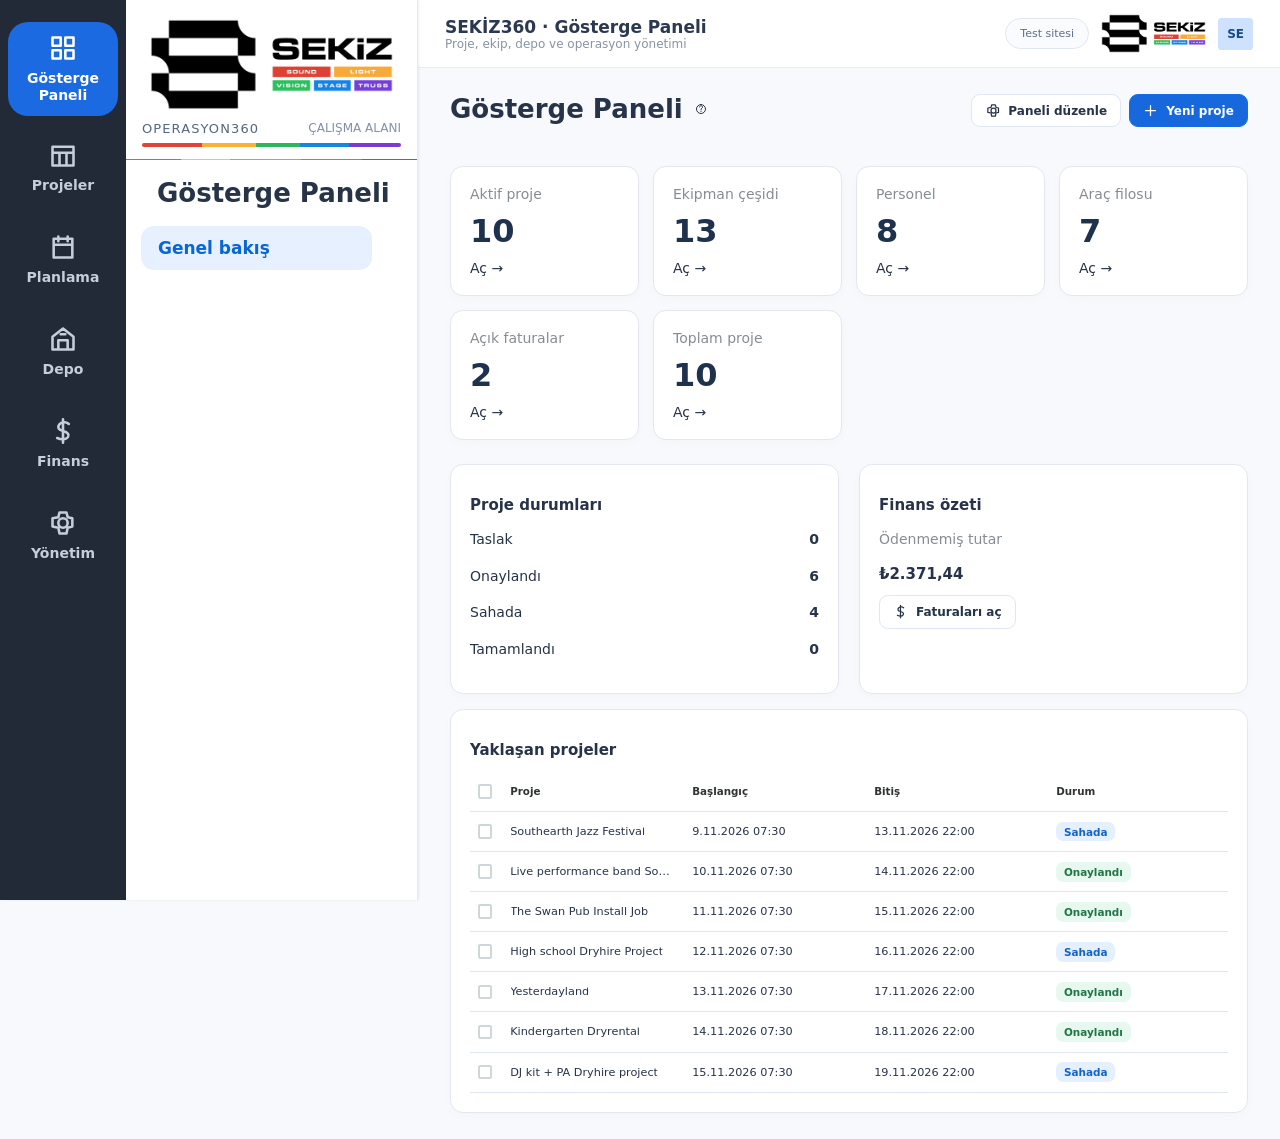
==== commit 97c80bb4: "V3.7: Add CrewPlan split-pane synchronized planner with direct crew/fleet assignment" ====
--- a/index.html
+++ b/index.html
@@ -1,4 +1,4 @@
-<!doctype html><html lang="tr"><head><meta charset="utf-8"><meta name="viewport" content="width=device-width,initial-scale=1"><title>SEKİZ360 V3.6 · Kompakt Planlayıcı | SEKİZ360 V3.5 V3.4.1 | Operasyon Merkezi · V5 İşlevli Test</title><style>
+<!doctype html><html lang="tr"><head><meta charset="utf-8"><meta name="viewport" content="width=device-width,initial-scale=1"><title>SEKİZ360 V3.7 | CrewPlan Kullanımı</title><style>
 :root{--blue:#1473e6;--nav:#292c2d;--bg:#f4f6fa;--line:#dce0e4;--text:#303437}*{box-sizing:border-box}body{margin:0;font:14px system-ui,-apple-system,sans-serif;color:var(--text);background:var(--bg)}button,input,select,textarea{font:inherit}button{cursor:pointer}button:disabled{opacity:.4;cursor:default}button,input,select,textarea{border:1px solid var(--line);border-radius:4px;padding:10px 14px;background:white;color:inherit}button:hover{background:#edf4fd}button.primary{background:var(--blue);color:white;border-color:var(--blue)}button.danger{color:#b32639}a{color:var(--blue)}aside{position:fixed;inset:0 auto 0 0;width:260px;background:var(--nav);color:#e9ebec;overflow:auto;z-index:10}.brand{height:74px;padding:15px 22px;display:flex;align-items:center;gap:15px;border-bottom:1px solid #535657}.brand b{font-size:21px;letter-spacing:2px}.brand small{display:block;font-size:11px;color:#afb4b7;margin-top:4px}.mark{font-size:29px;font-weight:900;color:white}.navgroup{padding:14px 22px;background:#35393a;font-size:14px;display:flex;gap:15px;align-items:center}.navitem{display:block;border:0;border-radius:0;width:100%;padding:12px 20px 12px 54px;text-align:left;color:#e5e7e8;background:transparent}.navitem:hover{background:#414547}.navitem.active{background:var(--blue);color:white;font-weight:700}header{height:64px;position:sticky;top:0;margin-left:260px;background:white;display:flex;align-items:center;padding:0 30px;gap:18px;border-bottom:1px solid var(--line);z-index:5;box-shadow:0 2px 5px #00000008}header .spacer{flex:1}.avatar{padding:9px;background:#d3e5ff;color:#154c87;border-radius:5px;font-weight:700}main{margin-left:260px;padding:28px 32px}.head{display:flex;align-items:center;justify-content:space-between;gap:16px;margin-bottom:22px}h1{font-size:25px;margin:0}h2{font-size:18px}p{line-height:1.6}.subtitle{font-size:12px;color:#7b8287;margin-top:7px}.toolbar{display:flex;align-items:center;gap:12px;margin:20px 0}.toolbar .search{margin-left:auto;width:260px}.panel{border:1px solid var(--line);border-radius:5px;background:white;overflow:hidden;min-height:420px}.panelbar{padding:16px 22px;border-bottom:1px solid var(--line);display:flex;gap:10px;align-items:center;justify-content:space-between}.scroll{overflow:auto}table{border-collapse:collapse;width:100%;min-width:670px}th,td{text-align:left;padding:14px 16px;border-bottom:1px solid var(--line);white-space:nowrap}th{font-size:12px;font-weight:650;color:#50575b;background:#fff}td{font-size:13px}tbody tr:hover{background:#f5f9ff}.link{padding:0;background:transparent;border:0;color:var(--blue);text-align:left}.tag{font-size:12px;padding:4px 8px;border-radius:4px;background:#eef1f5;display:inline-block}.tag.ok{background:#e1f5e9;color:#247746}.tag.bad{background:#ffe5e9;color:#c33550}.tag.blue{background:#e3efff;color:#1868c4}.empty{text-align:center;padding:80px 20px}.empty .circle{display:grid;place-items:center;border-radius:50%;background:#e7f1ff;width:120px;height:120px;margin:30px auto;color:var(--blue);font-size:40px}.muted{color:#858d93}.cards{display:grid;grid-template-columns:repeat(4,1fr);gap:18px;margin:24px 0}.card{background:white;border:1px solid var(--line);padding:22px;border-radius:5px}.card b.number{display:block;font-size:32px;margin:10px 0}.split{display:grid;grid-template-columns:1fr 1fr;gap:20px}.actions{display:flex;gap:8px;flex-wrap:wrap}.tabs{display:flex;gap:5px;border-bottom:1px solid var(--line);margin-bottom:20px}.tabs button{border:0;background:none;border-radius:0;padding:15px}.tabs button.active{border-bottom:3px solid var(--blue);color:var(--blue)}dialog{border:1px solid var(--line);border-radius:8px;width:min(620px,95vw);padding:0;box-shadow:0 15px 70px #0003}dialog::backdrop{background:#14212a75}.dialoghead{padding:20px 24px;border-bottom:1px solid var(--line);display:flex;justify-content:space-between;align-items:center}.dialoghead h2{margin:0}form{padding:24px}.fields{display:grid;grid-template-columns:1fr 1fr;gap:18px}label{display:block;font-size:12px;font-weight:600}label input,label select,label textarea{display:block;width:100%;margin-top:7px;font-weight:400}form footer{display:flex;justify-content:flex-end;gap:10px;margin-top:24px}.wide{grid-column:1/-1}.notice{padding:13px 17px;border:1px solid #cfe1fc;background:#edf5ff;border-radius:5px;color:#42658f;margin:16px 0;font-size:13px}.toast{position:fixed;bottom:24px;right:24px;background:#29343d;color:#fff;padding:16px 22px;border-radius:6px;z-index:100;max-width:460px}.kanban{display:grid;grid-template-columns:repeat(3,1fr);gap:18px}.column{padding:18px;background:#eceff3;border-radius:5px;min-height:400px}.task{background:white;border:1px solid var(--line);padding:18px;margin:12px 0;border-radius:4px}.task b{display:block;margin-bottom:12px}.calendar{display:grid;grid-template-columns:repeat(7,minmax(0,1fr));border:1px solid var(--line);background:#fff}.day{min-height:130px;padding:10px;border:1px solid #eef0f2;overflow:hidden}.event{display:block;font-size:11px;color:#174d8c;background:#e1eeff;padding:5px;margin-top:5px;border:0;border-left:3px solid var(--blue);width:100%;text-align:left;overflow:hidden}.login{position:fixed;inset:0;z-index:50;background:#f4f6fa;display:grid;place-items:center}.login .box{width:380px;background:white;border:1px solid var(--line);border-radius:8px;padding:28px}.login form{padding:0}.login label{margin:18px 0}.mobile{display:none}.bar{height:10px;background:#e9eef5;border-radius:2px;margin:12px 0 20px;overflow:hidden}.bar i{display:block;background:#6659c5;height:100%}.right{text-align:right}.footnote{font-size:12px;color:#818b92;margin:24px 0}.subtle{color:#7c8388;font-size:12px}@media(max-width:1000px){aside{width:210px}header,main{margin-left:210px}.cards{grid-template-columns:1fr 1fr}.split{grid-template-columns:1fr}main{padding:22px 18px}}@media(max-width:700px){aside{transform:translateX(-100%);width:250px}body.menu aside{transform:none}header,main{margin-left:0}.mobile{display:block}.cards{grid-template-columns:1fr 1fr}.head{align-items:flex-start;flex-direction:column}.toolbar{flex-wrap:wrap}.toolbar .search{width:100%}.fields,.kanban{grid-template-columns:1fr}.calendar{min-width:800px}header{padding:0 15px}header .subtle{display:none}}
 
 /* Reference canvas: 2048 × 1064. All desktop measurements scale together. */
@@ -425,6 +425,102 @@
 #main .pl36-drop-target{box-shadow:inset 0 0 0 2px #438cf2}
 @media(max-width:950px){#main .pl36-heading h1{font-size:19px}#main .pl36-grid{min-width:1050px}#main .pl36-filterbar .pl36-search{width:150px}#main .pl36-row-actions{opacity:1}}
 @media(hover:none){#main .pl36-row-actions{opacity:1}}
+
+
+/* SEKİZ360 3.7 — CrewPlan Pro referansının iki katmanlı kullanım akışı. */
+#main[data-route="planner"]{padding:0!important;overflow:hidden!important;height:calc(100dvh - 64px);min-height:440px;background:#f8fafc}
+.cp37-root{height:100%;min-height:0;display:flex;flex-direction:column;color:#293750;background:#fff;font-family:Inter,system-ui,-apple-system,"Segoe UI",sans-serif;font-size:12px}
+.cp37-root button,.cp37-root input,.cp37-root select{font-family:inherit}
+.cp37-root button{border:1px solid transparent;box-shadow:none}
+.cp37-root button:focus-visible{outline:2px solid #2563eb;outline-offset:2px}
+.cp37-toolbar{flex:none;display:flex;align-items:center;justify-content:space-between;gap:8px;flex-wrap:wrap;border-bottom:1px solid #dfe5ef;padding:9px 14px;background:#fff}
+.cp37-toolbar .cp37-left,.cp37-toolbar .cp37-right{display:flex;align-items:center;gap:7px;min-width:0;flex-wrap:wrap}
+.cp37-title{font-size:16px;font-weight:800;color:#1d293b;white-space:nowrap;margin-right:8px}
+.cp37-btn{font-size:12px!important;padding:7px 10px!important;border:1px solid #d8e1ee!important;color:#435575;background:#fff;line-height:1.25;border-radius:7px!important;white-space:nowrap}
+.cp37-btn:hover{background:#edf4ff}
+.cp37-btn.primary{background:#1768dc!important;border-color:#1768dc!important;color:#fff!important}
+.cp37-btn.selected{background:#e9f1ff!important;border-color:#bdd5ff!important;color:#1451a4!important;font-weight:700}
+.cp37-range{font-weight:700;color:#46566e;font-size:12px;white-space:nowrap}
+.cp37-search{height:33px;border:1px solid #d8e1ee!important;min-width:170px;max-width:230px;width:200px;padding:6px 10px!important;border-radius:7px!important;background:#fff!important;font-size:12px}
+.cp37-select{height:33px;border:1px solid #d8e1ee!important;padding:4px 7px!important;border-radius:7px!important;max-width:180px;font-size:12px;background:#fff!important}
+.cp37-status{flex:none;padding:5px 14px;display:flex;justify-content:space-between;align-items:center;gap:8px;border-bottom:1px solid #e2e8f0;background:#f9fbff;min-height:31px}
+.cp37-hints{display:flex;align-items:center;gap:12px;white-space:nowrap;font-size:11px;color:#65748c}
+.cp37-dot{width:8px;height:8px;border-radius:50%;display:inline-block;margin-right:5px}
+.cp37-sel{font-size:11px;background:#dbeafe;border-radius:20px;padding:4px 10px;color:#1d4f9b;display:flex;gap:8px;align-items:center;max-width:50%;overflow:hidden;text-overflow:ellipsis;white-space:nowrap}
+.cp37-sel button{padding:0!important;background:none!important;color:#1d4f9b;font-weight:900}
+.cp37-board{display:flex;min-height:0;flex:1;flex-direction:column;overflow:hidden}
+.cp37-days{display:flex;height:41px;flex:none;background:#fff;border-bottom:1px solid #dae3ef;overflow:hidden}
+.cp37-label-head{width:310px;min-width:310px;max-width:310px;display:flex;align-items:center;justify-content:space-between;padding:0 13px;background:#f4f7fb;border-right:1px solid #dbe4f0;font-size:11px;color:#52617b;font-weight:800;letter-spacing:.025em}
+.cp37-headscroll{flex:1;min-width:0;overflow:hidden}
+.cp37-days-strip{display:flex;height:41px;width:max-content}
+.cp37-day-head{flex:none;text-align:center;border-right:1px solid #e4eaf3;padding:6px 4px;color:#3f536f;font-size:11px;line-height:1.3}
+.cp37-day-head strong{display:block;color:#243754;font-size:12px}
+.cp37-day-head.weekend{background:#f8fafc}
+.cp37-pane{display:flex;min-height:110px;overflow:hidden;flex:1;background:#fff}
+.cp37-top{flex:0 0 47%;min-height:105px}
+.cp37-bottom{flex:1;min-height:100px}
+.cp37-label-scroll{width:310px;min-width:310px;max-width:310px;overflow-y:auto;overflow-x:hidden;border-right:1px solid #dce4ef;scrollbar-width:none}
+.cp37-label-scroll::-webkit-scrollbar{display:none}
+.cp37-timeline-scroll{flex:1;min-width:0;overflow:auto;background:#fff;scrollbar-width:thin;scrollbar-color:#ced9e9 #f4f7fb}
+.cp37-timeline-inner{position:relative;width:max-content;min-width:100%;}
+.cp37-rowlabel,.cp37-track{height:43px;border-bottom:1px solid #e6ebf3;display:flex;align-items:center;position:relative;box-sizing:border-box}
+.cp37-rowlabel{padding:0 9px;gap:7px;white-space:nowrap;overflow:hidden}
+.cp37-rowlabel.project{background:#eff5ff;border-bottom-color:#d9e7fd;height:49px}
+.cp37-track.project{background-color:#f4f8ff;height:49px}
+.cp37-rowlabel.fn{padding-left:28px}
+.cp37-rowlabel.material-toggle{background:#f9fafc}
+.cp37-rowlabel.material-content{height:188px;background:#f9fafc;align-items:flex-start;padding-top:14px}
+.cp37-track.material-content{height:188px;background:#fafcff;align-items:flex-start}
+.cp37-project-btn{font-weight:700;background:transparent!important;padding:3px 0!important;text-align:left;white-space:nowrap;overflow:hidden;text-overflow:ellipsis;color:#23456d!important;flex:1;min-width:0;font-size:12px!important}
+.cp37-caret{font-size:15px!important;color:#65758e!important;padding:2px 4px!important;background:transparent!important;flex:none}
+.cp37-name{overflow:hidden;text-overflow:ellipsis;white-space:nowrap;flex:1;min-width:0;text-align:left;background:transparent!important;font-size:12px!important;padding:0!important;color:#33445d!important}
+.cp37-fn-icon{width:7px;height:7px;flex:none;border-radius:50%}
+.cp37-count{font-size:10px;flex:none;border-radius:6px;padding:3px 6px;font-weight:800;color:#8b4f13;background:#fff0d4}
+.cp37-count.ok{background:#dff6eb;color:#08754c}
+.cp37-compact-action{display:none;flex:none;background:#f1f5fb!important;color:#406591!important;font-size:11px!important;padding:3px 6px!important;border-radius:5px!important}
+.cp37-rowlabel:hover .cp37-compact-action,.cp37-rowlabel:focus-within .cp37-compact-action{display:inline-block}
+.cp37-track{overflow:hidden;background-image:linear-gradient(to right,#e6ebf3 1px,transparent 1px);background-repeat:repeat-x}
+.cp37-track.weekend{background-color:#fafbfd}
+.cp37-track.has-selected{background-color:#eff8ff}
+.cp37-track .cp37-bar{display:flex;align-items:center;gap:6px;position:absolute;top:8px;height:26px;border-radius:6px;padding:0 9px!important;white-space:nowrap;overflow:hidden;z-index:1;border:1px solid transparent!important;box-shadow:none;font-size:11px!important;font-weight:650;color:#fff;text-align:left;text-overflow:ellipsis}
+.cp37-track.project .cp37-bar{top:10px;height:28px;background:#367bd8;color:#fff;border-color:#1c6bd2!important}
+.cp37-bar.fnfull{background:#d7f4e5;color:#126447;border-color:#a9e5c8!important}
+.cp37-bar.fnmissing{background:#ffe0e4;color:#a92846;border-color:#f6b3c0!important}
+.cp37-bar.fnunscheduled{background:#fff0d6;color:#98621a;border-color:#f8d9a2!important}
+.cp37-bar.fnselected{outline:2px solid #2563eb;outline-offset:1px;z-index:3}
+.cp37-bar.assignment{background:#dceaff;color:#1c579c;border-color:#bbd6ff!important;cursor:pointer}
+.cp37-bar.assignment.vehicle{background:#e7dffc;color:#673e9d;border-color:#cfc3fa!important}
+.cp37-bar.dragging{opacity:.45}
+.cp37-bar .cp37-bartext{overflow:hidden;text-overflow:ellipsis}
+.cp37-split{height:34px;min-height:34px;flex:none;border-top:1px solid #cfd9e6;border-bottom:1px solid #cfd9e6;background:#eff3f9;display:flex;justify-content:space-between;align-items:center;padding:0 12px;cursor:row-resize;user-select:none;gap:6px}
+.cp37-split strong{font-size:11px;letter-spacing:.01em;color:#485c76}
+.cp37-split .cp37-tabs{display:flex;gap:3px;align-items:center;cursor:default}
+.cp37-split button{padding:3px 9px!important;background:transparent!important;font-size:11px!important;color:#5c708b;border-radius:6px!important}
+.cp37-split button.active{background:#fff!important;color:#155bc7!important;border-color:#cedef4!important;font-weight:800}
+.cp37-resource-label{width:310px;min-width:310px;max-width:310px;padding:0 10px;display:flex;align-items:center;gap:8px}
+.cp37-ava{font-size:10px;border-radius:5px;padding:3px 6px;white-space:nowrap;background:#e7f6ed;color:#087449;font-weight:800}
+.cp37-ava.busy{background:#fff0dd;color:#9c5b13}
+.cp37-resource-label .cp37-name{font-size:12px!important}
+.cp37-resource-label .cp37-role{font-size:10px;color:#7e8aa0;overflow:hidden;text-overflow:ellipsis;white-space:nowrap}
+.cp37-assign{padding:5px 8px!important;white-space:nowrap;background:#fff!important;color:#1366d6!important;border:1px solid #bad3f6!important;border-radius:5px!important;font-size:11px!important;font-weight:800;flex:none}
+.cp37-assign:disabled{background:#f0f2f6!important;color:#9ca8b7!important;border-color:#e2e8f0!important}
+.cp37-resource-row.good{background:#f1fcf5}
+.cp37-resource-row.warn{background:#fff9f1}
+.cp37-resource-row.drop-over{outline:2px dashed #1976e6;outline-offset:-2px;background:#e7f2ff}
+.cp37-mat-label{font-size:11px;color:#486381;font-weight:700}
+.cp37-mat-lines{padding:8px 10px;width:100%;max-width:100%;overflow-x:auto;overflow-y:auto;max-height:182px}
+.cp37-mat-table{border-collapse:collapse!important;width:100%;min-width:780px!important;font-size:11px!important;table-layout:fixed}
+.cp37-mat-table th,.cp37-mat-table td{padding:6px 8px!important;border-bottom:1px solid #e7edf4;white-space:nowrap!important;overflow:hidden;text-overflow:ellipsis;vertical-align:middle}
+.cp37-mat-table th:first-child,.cp37-mat-table td:first-child{width:260px;min-width:260px;white-space:normal!important;overflow-wrap:break-word;text-align:left}
+.cp37-mat-table td:first-child small{display:block;color:#8390a2}
+.cp37-mat-table button{padding:3px 6px!important;background:#eaf2ff!important;color:#1257b2!important;font-size:10px!important;border-radius:5px!important;margin-right:3px}
+.cp37-mat-table button:disabled{opacity:.4}
+.cp37-empty{padding:15px;color:#8290a2;font-size:12px}
+.cp37-bottom-empty{padding:15px;color:#75869e}
+.cp37-root .cp37-mini-tag{font-size:10px;color:#506788;white-space:nowrap;background:#e9f1fd;border-radius:5px;padding:3px 6px}
+.cp37-help{font-size:10px;color:#718198;white-space:nowrap}
+@media(max-width:1200px){.cp37-label-head,.cp37-label-scroll,.cp37-resource-label{width:245px;min-width:245px;max-width:245px}.cp37-rowlabel{padding:0 6px}.cp37-title{font-size:14px}.cp37-search{width:150px;min-width:130px}}
+@media(max-width:800px){#main[data-route="planner"]{height:calc(100dvh - 64px);min-height:420px}.cp37-label-head,.cp37-label-scroll,.cp37-resource-label{width:180px;min-width:180px;max-width:180px}.cp37-toolbar{padding:7px 9px}.cp37-toolbar .cp37-right{flex:1}.cp37-search{flex:1;max-width:unset}.cp37-top{flex-basis:45%}.cp37-status{padding:4px 8px}.cp37-hints{gap:5px}.cp37-help{display:none}.cp37-day-head{font-size:10px}}
 
 </style></head><body><aside id="nav"></aside><header><button class="mobile" onclick="document.body.classList.toggle('menu')">☰</button><strong>Operasyon360</strong><span class="subtle">SEKİZ ETKİNLİK · Çalışma alanı</span><span class="spacer"></span><span class="avatar">SE</span><span id="username"></span><button onclick="logout()">Çıkış</button></header><main id="main"></main><dialog id="dialog"></dialog><div id="login" class="login" hidden style="display:none"><div class="box"><div class="mark" style="color:#1473e6">///</div><h1>SEKİZ</h1><p class="muted">Operasyon360 · Yönetici girişi</p><form onsubmit="login(event)"><label>Kullanıcı adı<input name="username" required autocomplete="username"></label><label>Parola<input name="password" type="password" required autocomplete="current-password"></label><button class="primary" style="width:100%">Giriş yap</button><p id="loginerror" style="color:#c33550"></p></form></div></div><script>
 'use strict';
@@ -901,8 +997,7 @@
 function rpClock(x){if(!x)return '--:--';let d=new Date(x);return Number.isFinite(d.getTime())?d.toLocaleTimeString('tr-TR',{hour:'2-digit',minute:'2-digit'}):'--:--'}
 function rpIntersectsDay(f,day){if(!f.start||!f.end)return false;let a=new Date(day),b=new Date(day);b.setDate(b.getDate()+1);return new Date(f.start)<b&&new Date(f.end)>a}
 function rpDisplay(f){const st=rpStatus(f);return (RP_VISIBILITY==='all'||(RP_VISIBILITY==='visible'?f.visible!==false:f.visible===false))&&(!RP_ONLY_MISSING||st==='missing'||st==='unscheduled')}
-function rpFunctionCards(p,day){rpEnsureFunctions();return rpProjectFunctions(p.id).filter(f=>rpIntersectsDay(f,day)&&rpDisplay(f)).map(f=>{const st=rpStatus(f),n=rpAssigned(f),needed=Number(f.needed)||1;return `<button type="button" draggable="true" ondragstart="rpDragStart(event,${f.id})" ondragend="rpDragEnd(event)" class="event rp-chip rp-${st}" onclick="rpOpenFunction(${p.id},${f.id})" title="${esc(f.name)} · ${rpTime(f.start)} – ${rpTime(f.end)} · ${n}/${needed}">${f.type==='vehicle'?'🚚':'👥'} ${esc(f.name)} · <b>${n}/${needed}</b><span class="rp-meta">${rpClock(f.start)}–${rpClock(f.end)} ${f.visible===false?'· Planda gizli':''}</span></button>`}).join('')}
-function rpFind(id){return (D.planner_functions||[]).find(f=>f.id===Number(id))}
+function rpFunctionCards(p,day){rpEnsureFunctions();return rpProjectFunctions(p.id).filter(f=>rpIntersectsDay(f,day)&&rpDisplay(f)).map(f=>{const st=rpStatus(f),n=rpAssigned(f),needed=Number(f.needed)||1;return `<button type="button" draggable="true" ondragstart="rpDragStart(event,${f.id})" ondragend="rpDragEnd(event)" class="event rp-chip rp-${st}" onclick="rpOpenFunction(${p.id},${f.id})" title="${esc(f.name)} · ${rpTime(f.start)} – ${rpTime(f.end)} · ${n}/${needed}">${f.type==='vehicle'?'🚚':'👥'} ${esc(f.name)} · <b>${n}/${needed}</b><span class="rp-meta">${rpClock(f.start)}–${rpClock(f.end)} ${f.visible===false?'· Planda gizli':''}</span></button>`}).join('')}function rpFind(id){return (D.planner_functions||[]).find(f=>f.id===Number(id))}
 function rpSaveView(){try{localStorage.setItem('sekiz360-rp-view',JSON.stringify({visibility:RP_VISIBILITY,onlyMissing:RP_ONLY_MISSING,mode:RP_TIME_MODE}))}catch(e){}}
 try{const r=JSON.parse(localStorage.getItem('sekiz360-rp-view')||'null');if(r){RP_VISIBILITY=['all','visible','invisible'].includes(r.visibility)?r.visibility:'all';RP_ONLY_MISSING=!!r.onlyMissing;RP_TIME_MODE=['week','hour'].includes(r.mode)?r.mode:'week'}}catch(e){}
 function rpFilterVisibility(v){RP_VISIBILITY=v;rpSaveView();renderBody()}
@@ -997,4 +1092,152 @@
     for(const f of fs){const n=rpAssigned(f),st=rpStatus(f),type=f.type==='vehicle'?'🚚':'👥';
      rows+=`<div class="pl36-cell pl36-left pl36-task-left" data-task-id="${f.id}"><span class="pl36-kind">${type}</span><button onclick="rpOpenFunction(${p.id},${f.id})" title="${esc(f.name)} · Görevi düzenle"><strong>${esc(f.name)}</strong><small>${rpClock(f.start)}–${rpClock(f.end)} · Düzenlemek için tıkla</small></button><span class="pl36-counter ${st==='full'?'':st}" title="${n} atanmış / ${f.needed} gerekli">${n}/${f.needed}</span></div>`;
      dates.forEach((d,i)=>{const active=rpIntersectsDay(f,d);rows+=`<div class="pl36-cell pl36-task-day ${[0,6].includes(d.getDay())?'weekend':''}" ondragover="rpDragOver(event,${p.id})" ondragleave="this.classList.remove('rp-drop-target')" ondrop="rpDrop(event,${p.id},'${planDateInput(d)}')">${active?`<button type="button" class="pl36-taskbar ${st}" draggable="true" ondragstart="rpDragStart(event,${f.id})" ondragend="rpDragEnd(event)" onclick="rpOpenFunction(${p.id},${f.id})" title="${esc(f.name)} · ${n}/${f.needed} · ${rpTime(f.start)}–${rpTime(f.end)}">${i===0||!rpIntersectsDay(f,dates[i-1])?`${type} ${esc(f.name.slice(0,11))}`:`${n}/${f.needed}`}</button>`:''}</div>`});
-    }+    }
+    rows+=`<div class="pl36-project-summary"><span>👥 <b>${esc(assignedCrew.slice(0,2).join(', ')||'Atanmadı')}</b>${assignedCrew.length>2?` +${assignedCrew.length-2}`:''}</span><span>🚚 <b>${esc(assignedVehicles.slice(0,2).join(', ')||'Atanmadı')}</b>${assignedVehicles.length>2?` +${assignedVehicles.length-2}`:''}</span><button class="pl36-underlink plan-material-toggle" onclick="planToggleMaterials(${p.id})">📦 ${materials.length} malzeme ${mOpen?'▴':'▾'}</button><button class="pl36-underlink" onclick="manageAssignments(${p.id})">Atamaları yönet</button><button class="pl36-underlink" onclick="rpOpenFunction(${p.id})">＋ Görev</button></div>`;
+    if(mOpen) rows+=planMaterialsPanel(p,materials);
+   }
+  }
+ } else {
+  const list=view==='crew'?crew:vehicles,entity=view==='crew'?'crew':'vehicles',ass=view==='crew'?D.assignments:D.vehicle_assignments,key=view==='crew'?'crew_id':'vehicle_id';
+  rows+=`<div class="pl36-group-head"><span>${view==='crew'?'PERSONEL':'ARAÇLAR'} · ${list.length} kayıt</span><span>Proje atamalarını görüntüle</span></div>`;
+  for(const x of list){const a=ass.filter(z=>z[key]===x.id);let projects=D.projects.filter(p=>planProjectActive(p)&&a.some(z=>z.project_id===p.id));rows+=`<div class="pl36-cell pl36-left pl36-resource-left"><button onclick="edit('${entity}',${x.id})">${view==='crew'?'👤':'🚚'} ${esc(x.name)}</button><small>${esc(view==='crew'?x.role||'Ekip üyesi':[x.plate,x.type,x.capacity].filter(Boolean).join(' · ')||'Araç detayı yok')}</small></div>`;for(const d of dates){rows+=`<div class="pl36-cell pl36-resource-day ${[0,6].includes(d.getDay())?'weekend':''}">${projects.filter(p=>planDayHit(p,d)).map(p=>`<button class="${view==='vehicles'?'vehicle':''}" title="${esc(p.name)}" onclick="openProject(${p.id})">${esc(p.name)}</button>`).join('')}</div>`}}
+ }
+ const content=`<div class="pl36-grid" style="${cols}">${h}${rows||'<div class="pl36-empty">Bu görünümde kayıt bulunamadı.</div>'}</div>`;
+ return `<section class="pl36-timeline"><div class="timeline">${content}</div><div class="pl36-mini-legend"><span><i style="background:#cfe1ff"></i>Proje</span><span><i style="background:#c8f0d9"></i>Görev dolu</span><span><i style="background:#ffdee3"></i>Atama eksik</span><span><i style="background:#edf1f6;border:1px solid #afc2dd"></i>Gizli</span><span>Göreve tıkla: düzenle · Görevi sürükle: günü değiştir</span></div></section>`;
+}
+function planner(){
+ rpEnsureFunctions();
+ return `<section class="pl36-shell">${pl36Toolbar()}${rpUnscheduledPanel()}${RP_TIME_MODE==='hour'?rpHourTimeline():pl36Timeline()}</section>`;
+}
+
+
+/* V3.7 — Yeni kullanım modeli. Yüklenen CrewPlan Pro referansındaki senkronize iki panelli planlayıcı
+   SEKİZ360'ın mevcut proje / atama / envanter verileri üzerinde yeniden uygulanmıştır. */
+let CP37_RESOURCE_TAB='crew', CP37_SELECTED_FN=0,CP37_DEPARTMENT='Tümü', CP37_RESIZER_PCT=47, CP37_DRAG_FN=0;
+let CP37_SYNC_LOCK=false,CP37_IS_RESIZING=false;
+function cp37ProjectList(){
+ const ps=(D.projects||[]).filter(p=>planProjectActive(p)&&(!PLAN_FILTER_PROJECT||Number(PLAN_FILTER_PROJECT)===p.id));
+ const search=(PLAN_SEARCH||'').trim().toLocaleLowerCase('tr-TR');
+ return ps.filter(p=>{
+  if(!search)return true;
+  const crewNames=(D.assignments||[]).filter(a=>a.project_id===p.id).map(a=>label('crew',a.crew_id));
+  const vehicleNames=(D.vehicle_assignments||[]).filter(a=>a.project_id===p.id).map(a=>label('vehicles',a.vehicle_id));
+  const fs=rpProjectFunctions(p.id).map(x=>x.name);
+  const all=[p.name,label('contacts',p.customer_id),...crewNames,...vehicleNames,...fs].join(' ').toLocaleLowerCase('tr-TR');
+  return all.includes(search)
+ }).sort((a,b)=>String(a.start||'').localeCompare(String(b.start||'')));
+}
+function cp37Days(){return timelineDates()}
+function cp37DW(){return timelineDayCount>7?103:136}
+function cp37Horizon(){const days=cp37Days();const start=new Date(days[0]);start.setHours(0,0,0,0);let end=new Date(days.at(-1));end.setDate(end.getDate()+1);end.setHours(0,0,0,0);return {days,start,end};}
+function cp37Bar(start,end,dayWidth){
+ const h=cp37Horizon();const a=new Date(start),b=new Date(end);if(!Number.isFinite(+a)||!Number.isFinite(+b)||b<=h.start||a>=h.end||b<=a)return null;
+ const total=+h.end-(+h.start),x=Math.max(0,(Math.max(+a,+h.start)-(+h.start))/86400000*dayWidth),w=Math.max(15,(Math.min(+b,+h.end)-Math.max(+a,+h.start))/86400000*dayWidth);
+ return {left:x,width:w};
+}
+function cp37Place(s,e,classes,onclick,text,title='',dragId=0){const b=cp37Bar(s,e,cp37DW());if(!b)return '';return `<button type="button" class="cp37-bar ${classes}" style="left:${b.left.toFixed(1)}px;width:${b.width.toFixed(1)}px" onclick="${onclick}" ${dragId?`draggable="true" ondragstart="cp37DragStart(event,${dragId})" ondragend="cp37DragEnd(event)"`:''} title="${esc(title)}"><span class="cp37-bartext">${esc(text)}</span></button>`}
+function cp37SelectFunction(id){CP37_SELECTED_FN=CP37_SELECTED_FN===Number(id)?0:Number(id);const f=rpFind(CP37_SELECTED_FN);if(f)CP37_RESOURCE_TAB=f.type==='vehicle'?'vehicles':'crew';renderBody()}
+function cp37DepartmentMatch(f){if(CP37_DEPARTMENT==='Tümü')return true;return [f.name,f.department,f.role].some(x=>String(x||'').toLocaleLowerCase('tr-TR').includes(CP37_DEPARTMENT.toLocaleLowerCase('tr-TR')))}
+function cp37Rows(){
+ rpEnsureFunctions();let rows=[],ps=cp37ProjectList();
+ for(const p of ps){
+  const collapsed=PLAN_COLLAPSED.has(p.id),fs=rpProjectFunctions(p.id).filter(f=>rpDisplay(f)&&cp37DepartmentMatch(f));
+  const lines=planMaterialsFor(p.id),assignedCrew=(D.assignments||[]).filter(a=>a.project_id===p.id).length,assignedVehicles=(D.vehicle_assignments||[]).filter(a=>a.project_id===p.id).length;
+  rows.push({type:'project',p,height:49,collapsed,fs,lines,assignedCrew,assignedVehicles});
+  if(!collapsed){
+   fs.forEach(f=>rows.push({type:'function',p,f,height:43}));
+   rows.push({type:'materials-toggle',p,lines,height:43});
+   if(PLAN_MATERIAL_OPEN.has(p.id))rows.push({type:'materials-content',p,lines,height:188});
+  }
+ }
+ return rows;
+}
+function cp37LabelRow(r){let p=r.p;
+ if(r.type==='project')return `<div class="cp37-rowlabel project" style="height:${r.height}px"><button class="cp37-caret" onclick="planToggleProject(${p.id})" title="${r.collapsed?'Projeyi genişlet':'Projeyi daralt'}">${r.collapsed?'▸':'▾'}</button><button class="cp37-project-btn" title="${esc(p.name)}" onclick="openProject(${p.id})">${esc(p.name)}</button><span class="cp37-mini-tag" title="Personel · Araç">${r.assignedCrew}👤 ${r.assignedVehicles}🚚</span></div>`;
+ if(r.type==='function'){
+  let f=r.f,n=rpAssigned(f),needed=Number(f.needed)||1,ok=n>=needed,selected=CP37_SELECTED_FN===f.id;
+  return `<div class="cp37-rowlabel fn" style="height:${r.height}px;${selected?'background:#e8f2ff':''}"><span class="cp37-fn-icon" style="background:${ok?'#10b981':'#e46b6b'}"></span><button class="cp37-name" title="Görevi seç · ${esc(f.name)}" onclick="cp37SelectFunction(${f.id})">${f.type==='vehicle'?'🚚 ':''}${esc(f.name)}</button><span class="cp37-count ${ok?'ok':''}">${n}/${needed}</span><button class="cp37-compact-action" onclick="rpOpenFunction(${p.id},${f.id})" title="Görev ayarları">✎</button></div>`;
+ }
+ if(r.type==='materials-toggle')return `<div class="cp37-rowlabel material-toggle" style="height:43px;padding-left:30px"><button class="cp37-name cp37-mat-label" onclick="planToggleMaterials(${p.id})" title="Malzeme listesini aç veya kapat">${PLAN_MATERIAL_OPEN.has(p.id)?'▾':'▸'} 📦 Malzeme listesi · ${r.lines.length} kalem · ${planMaterialCount(r.lines)} adet</button><button class="cp37-compact-action" onclick="lineDialog(${p.id})" title="Malzeme ekle">＋</button></div>`;
+ if(r.type==='materials-content')return `<div class="cp37-rowlabel material-content" style="height:188px"><span class="cp37-mat-label">${r.lines.length} malzeme<br><small style="color:#8b98ab">Depoyla bağlantılı</small></span></div>`;
+ return '';
+}
+function cp37MaterialTable(p,lines){
+ if(!lines.length)return `<div class="cp37-empty">Bu projeye henüz malzeme eklenmemiş. <button class="cp37-btn" onclick="lineDialog(${p.id})">＋ Ekle</button></div>`;
+ return `<div class="cp37-mat-lines"><table class="cp37-mat-table"><thead><tr><th>Malzeme / ürün kodu</th><th>Plan</th><th>Hazır</th><th>Sevk</th><th>İade</th><th>İşlemler</th></tr></thead><tbody>${lines.map(l=>{const e=lookup('equipment',l.equipment_id)||{},q=Number(l.qty)||0,pack=Number(l.packed)||0,disp=Number(l.dispatched)||0,ret=Number(l.returned)||0;return `<tr><td><strong>${esc(e.name||'Tanımsız ürün')}</strong><small>${esc(e.code||'')}</small></td><td>${q}</td><td>${pack}</td><td>${disp}</td><td>${ret}</td><td><button ${pack>=q?'disabled':''} onclick="moveDialog(${p.id},${l.id},'pack')">Hazırla</button><button ${disp>=pack?'disabled':''} onclick="moveDialog(${p.id},${l.id},'dispatch')">Sevk</button><button ${ret>=disp?'disabled':''} onclick="moveDialog(${p.id},${l.id},'return')">İade</button></td></tr>`}).join('')}</tbody></table></div>`
+}
+function cp37TrackRow(r){
+ const p=r.p,w=cp37Days().length*cp37DW();let inner='';
+ if(r.type==='project')inner=cp37Place(p.start,p.end,'project',`openProject(${p.id})`,`${p.name}`,`Proje · ${p.name}`);
+ else if(r.type==='function'){
+  const f=r.f,st=rpStatus(f);inner=cp37Place(f.start,f.end,`fn${st==='full'?'full':st==='missing'?'missing':'unscheduled'} ${CP37_SELECTED_FN===f.id?'fnselected':''}`,`cp37SelectFunction(${f.id})`,`${f.name} · ${rpAssigned(f)}/${f.needed}`,`Görevi seç: ${f.name}`,f.id);
+  if(!inner)inner=`<span style="padding-left:12px;color:#a17a36;font-size:11px">${f.start?'Görünür tarih aralığı dışında':'Tarihsiz görev · düzenlemek için soldaki kaleme tıkla'}</span>`;
+ }
+ else if(r.type==='materials-toggle')inner=`<button class="cp37-btn" style="margin:6px 12px" onclick="planToggleMaterials(${p.id})">${PLAN_MATERIAL_OPEN.has(p.id)?'Malzemeleri gizle':'Malzemeleri aç'} · ${r.lines.length} kalem</button>`;
+ else if(r.type==='materials-content')inner=cp37MaterialTable(p,r.lines);
+ return `<div class="cp37-track ${r.type==='project'?'project':''} ${r.type==='materials-content'?'material-content':''}" style="height:${r.height}px;width:${w}px;background-size:${cp37DW()}px 100%">${inner}</div>`;
+}
+function cp37ResourceList(){
+ const isVehicle=CP37_RESOURCE_TAB==='vehicles';const source=(isVehicle?D.vehicles:D.crew).filter(x=>!x.archived);const f=rpFind(CP37_SELECTED_FN);
+ const query=(PLAN_SEARCH||'').trim().toLocaleLowerCase('tr-TR');
+ const ass=isVehicle?D.vehicle_assignments:D.assignments,key=isVehicle?'vehicle_id':'crew_id';
+ let resources=source.filter(x=>!query||[x.name,x.role,x.plate,x.type,x.driver].join(' ').toLocaleLowerCase('tr-TR').includes(query));
+ if(f&&f.type===(isVehicle?'vehicle':'crew'))resources=resources.sort((a,b)=>Number(cp37Eligibility(f,b).kind==='available')-Number(cp37Eligibility(f,a).kind==='available')||String(a.name).localeCompare(String(b.name),'tr'));
+ else resources=resources.sort((a,b)=>String(a.name).localeCompare(String(b.name),'tr'));
+ return resources.map(v=>{
+  const bookings=ass.filter(a=>a[key]===v.id).map(a=>lookup('projects',a.project_id)).filter(p=>p&&planProjectActive(p));
+  const eligibility=cp37Eligibility(f,v),assigned=f&&(f.resource_ids||[]).includes(v.id)&&f.type===(isVehicle?'vehicle':'crew');
+  return {v,bookings,eligibility,assigned,height:48};
+ });
+}
+function cp37Eligibility(f,v){
+ if(!f||f.type!==(CP37_RESOURCE_TAB==='vehicles'?'vehicle':'crew'))return {kind:'idle',reason:'Görev seçilmedi'};
+ const ass=f.type==='vehicle'?D.vehicle_assignments:D.assignments,key=f.type==='vehicle'?'vehicle_id':'crew_id';
+ if((f.resource_ids||[]).includes(v.id))return {kind:'assigned',reason:'Bu göreve atanmış'};
+ const current=lookup('projects',f.project_id);if(!current)return {kind:'blocked',reason:'Proje bulunamadı'};
+ const other=ass.find(a=>a[key]===v.id&&a.project_id!==f.project_id&&planProjectActive(lookup('projects',a.project_id))&&overlap(current,lookup('projects',a.project_id)));
+ if(other)return {kind:'blocked',reason:'Çakışma: '+label('projects',other.project_id)};
+ return {kind:'available',reason:'Uygun aday'};
+}
+function cp37ResourceLabel(r){const v=r.v,elig=r.eligibility,f=rpFind(CP37_SELECTED_FN);let available=elig.kind==='available';
+ const badge=f?(elig.kind==='assigned'?'Atandı':elig.kind==='blocked'?'Dolu':elig.kind==='available'?'Müsait':''):r.bookings.length?'Planlı':'Müsait';
+ const title=[v.name,v.role||v.type||'',v.plate||'',elig.reason].filter(Boolean).join(' · ');
+ return `<div class="cp37-rowlabel cp37-resource-row ${available?'good':elig.kind==='blocked'?'warn':''}" style="height:${r.height}px" data-resource-kind="${CP37_RESOURCE_TAB}" data-resource-id="${v.id}" ondragover="cp37DragOver(event, '${CP37_RESOURCE_TAB}',${v.id})" ondragleave="this.classList.remove('drop-over')" ondrop="cp37Drop(event,'${CP37_RESOURCE_TAB}',${v.id})"><div class="cp37-resource-label" style="width:100%;min-width:0;max-width:none;padding:0"><span class="cp37-fn-icon" style="background:${available?'#12a36b':elig.kind==='blocked'?'#f59e0b':'#94a3b8'}"></span><div style="display:flex;flex:1;flex-direction:column;min-width:0"><button class="cp37-name" title="${esc(title)}" onclick="${CP37_RESOURCE_TAB==='crew'?`edit('crew',${v.id})`:`vehicleDetails(${v.id})`}">${esc(v.name)}</button><span class="cp37-role">${esc(CP37_RESOURCE_TAB==='vehicles'?((v.plate||'Plaka yok')+' · '+(v.type||'Araç')):(v.role||v.folder||'Personel'))}</span></div><span class="cp37-ava ${elig.kind==='blocked'?'busy':''}">${badge}</span>${f?(available?`<button class="cp37-assign" onclick="cp37Assign(${f.id},${v.id})">＋ Ata</button>`:elig.kind==='assigned'?`<span class="cp37-mini-tag">✓</span>`:''):''}</div></div>`;
+}
+function cp37ResourceTrack(r){let width=cp37Days().length*cp37DW();let kind=CP37_RESOURCE_TAB;return `<div class="cp37-track cp37-resource-row ${r.eligibility.kind==='available'?'has-selected':''}" style="height:${r.height}px;width:${width}px;background-size:${cp37DW()}px 100%" ondragover="cp37DragOver(event,'${kind}',${r.v.id})" ondragleave="this.classList.remove('drop-over')" ondrop="cp37Drop(event,'${kind}',${r.v.id})">${r.bookings.map(p=>cp37Place(p.start,p.end,`assignment ${kind==='vehicles'?'vehicle':''}`,`openProject(${p.id})`,p.name,`${p.name} · ${r.v.name}`)).join('')}</div>`}
+async function cp37Assign(fid,resourceId){const f=rpFind(fid);if(!f){toast('Önce görev seçin.');return}const type=f.type==='vehicle'?'vehicles':'crew';const v=lookup(type,resourceId);if(!v){toast('Kaynak bulunamadı.');return}const check=cp37Eligibility(f,v);if(check.kind==='assigned'){toast('Bu kişi veya araç zaten görevde.');return}if(check.kind!=='available'){toast(check.reason);return}
+ try{await api('mutate',{op:'assign',project_id:f.project_id,type,resource_id:resourceId});f.resource_ids=Array.from(new Set([...(f.resource_ids||[]),Number(resourceId)]));persist();await refresh();toast(v.name+' göreve atandı.')}catch(err){toast(err.message||'Atama yapılamadı.')}}
+function cp37DragStart(ev,id){CP37_DRAG_FN=Number(id);ev.dataTransfer.effectAllowed='copy';ev.dataTransfer.setData('text/plain',String(id));ev.currentTarget.classList.add('dragging');}
+function cp37DragEnd(ev){ev.currentTarget.classList.remove('dragging');CP37_DRAG_FN=0;}
+function cp37DragOver(ev,kind,id){const f=rpFind(CP37_DRAG_FN);if(!f||f.type!==(kind==='vehicles'?'vehicle':'crew'))return;ev.preventDefault();ev.currentTarget.classList.add('drop-over')}
+function cp37Drop(ev,kind,id){ev.preventDefault();ev.currentTarget.classList.remove('drop-over');const fid=CP37_DRAG_FN||Number(ev.dataTransfer.getData('text/plain'));const f=rpFind(fid);CP37_DRAG_FN=0;if(!f||f.type!==(kind==='vehicles'?'vehicle':'crew'))return;CP37_SELECTED_FN=fid;CP37_RESOURCE_TAB=kind;cp37Assign(fid,id)}
+function cp37Scroll(source){if(CP37_SYNC_LOCK)return;const keys=['cp37-topright','cp37-bottomright','cp37-headscroll'];let x=source.scrollLeft;CP37_SYNC_LOCK=true;keys.forEach(id=>{const el=document.getElementById(id);if(el&&el!==source)el.scrollLeft=x});requestAnimationFrame(()=>{CP37_SYNC_LOCK=false});const id=source.id;let a=document.getElementById(id==='cp37-topright'?'cp37-topleft':'cp37-bottomleft');if(a&&id!=='cp37-headscroll')a.scrollTop=source.scrollTop;}
+function cp37ScrollLabels(source,which){const el=document.getElementById(which==='top'?'cp37-topright':'cp37-bottomright');if(el)el.scrollTop=source.scrollTop;}
+function cp37SetTab(tab){CP37_RESOURCE_TAB=tab;let f=rpFind(CP37_SELECTED_FN);if(f&&f.type!==(tab==='crew'?'crew':'vehicle'))CP37_SELECTED_FN=0;renderBody()}
+function cp37SetDays(n){timelineDayCount=n;renderBody()}
+function cp37SetDept(dept){CP37_DEPARTMENT=dept;renderBody()}
+function cp37SetTopPct(percent){CP37_RESIZER_PCT=Math.min(72,Math.max(24,percent));const top=document.getElementById('cp37-top'),bottom=document.getElementById('cp37-bottom');if(top)top.style.flexBasis=CP37_RESIZER_PCT+'%';if(bottom)bottom.style.flexBasis=(100-CP37_RESIZER_PCT)+'%';}
+function cp37StartResize(e){if(e.target.closest('button'))return;e.preventDefault();CP37_IS_RESIZING=true;document.body.style.cursor='row-resize';document.body.style.userSelect='none';}
+function cp37MoveResize(e){if(!CP37_IS_RESIZING)return;const board=document.getElementById('cp37-board');if(!board)return;const rect=board.getBoundingClientRect();const py=(e.clientY-rect.top-41)/(rect.height-41-34)*100;cp37SetTopPct(py)}
+function cp37StopResize(){CP37_IS_RESIZING=false;document.body.style.cursor='';document.body.style.userSelect=''}
+window.addEventListener('pointermove',cp37MoveResize);window.addEventListener('pointerup',cp37StopResize);
+function cp37Planner(){
+ rpEnsureFunctions();const rows=cp37Rows(),rs=cp37ResourceList(),days=cp37Days(),dw=cp37DW();let first=days[0],last=days.at(-1);
+ const funcs=rows.filter(r=>r.type==='function');const missing=funcs.filter(r=>rpStatus(r.f)==='missing').length,selected=rpFind(CP37_SELECTED_FN);
+ const header=days.map(d=>{const wk=[0,6].includes(d.getDay()),label=d.toLocaleDateString('tr-TR',{weekday:'short',day:'numeric'}),month=d.toLocaleDateString('tr-TR',{month:'short'});return `<div class="cp37-day-head ${wk?'weekend':''}" style="width:${dw}px"><strong>${label}</strong>${month}</div>`}).join('');
+ const dateLabel=`${first.toLocaleDateString('tr-TR',{day:'numeric',month:'short'})} – ${last.toLocaleDateString('tr-TR',{day:'numeric',month:'short',year:'numeric'})}`;
+ return `<div class="cp37-root">
+ <div class="cp37-toolbar"><div class="cp37-left"><span class="cp37-title">Ekip Planlayıcı</span><button class="cp37-btn" title="Önceki hafta" onclick="shiftTimeline(-${timelineDayCount})">‹</button><button class="cp37-btn" onclick="plannerGoDate(new Date().toISOString().slice(0,10))">Bugün</button><button class="cp37-btn" title="Sonraki hafta" onclick="shiftTimeline(${timelineDayCount})">›</button><span class="cp37-range">${dateLabel}</span><button class="cp37-btn ${timelineDayCount===7?'selected':''}" onclick="cp37SetDays(7)">7 gün</button><button class="cp37-btn ${timelineDayCount===14?'selected':''}" onclick="cp37SetDays(14)">14 gün</button></div><div class="cp37-right"><input id="cp37-search" class="cp37-search" aria-label="Proje veya kaynak ara" placeholder="Proje, görev, kişi, plaka ara…" value="${esc(PLAN_SEARCH)}" oninput="planChangeSearch(this.value)"><select class="cp37-select" aria-label="Departman" onchange="cp37SetDept(this.value)">${['Tümü','Ses','Işık','Video/LED','Rigging','Prodüksiyon'].map(x=>`<option value="${x}" ${CP37_DEPARTMENT===x?'selected':''}>${x==='Tümü'?'Tüm departmanlar':x}</option>`).join('')}</select><button class="cp37-btn primary" onclick="edit('projects')">＋ Proje</button><button class="cp37-btn" onclick="rpAddFromProject()">＋ Görev</button><details class="pl36-menu" style="position:relative"><summary class="cp37-btn">İşlemler ▾</summary><div class="pl36-dropdown"><button onclick="bulkAssignDialog()">Toplu personel ata</button><button onclick="bulkVehicleDialog()">Toplu araç ata</button><button onclick="plannerExport()">CSV dışa aktar</button><button onclick="rpAddFromProject()">Görev ekle</button></div></details></div></div>
+ <div class="cp37-status"><div class="cp37-hints"><span><i class="cp37-dot" style="background:#e9a23b"></i>${missing} eksik görev</span><span><i class="cp37-dot" style="background:#0ea76d"></i>${funcs.length-missing} diğer görev</span><span class="cp37-help">Görev seç → alttaki uygun kişiye/arabaya + Ata veya sürükle bırak</span></div>${selected?`<span class="cp37-sel" title="${esc(selected.name)}">Seçili: ${esc(selected.name)} <button onclick="CP37_SELECTED_FN=0;renderBody()">×</button></span>`:'<span class="cp37-help">Üst / alt bölümü ayırıcıdan sürükleyerek boyutlandır</span>'}</div>
+ <div class="cp37-board" id="cp37-board"><div class="cp37-days"><div class="cp37-label-head"><span>PROJELER & GÖREVLER · ${cp37ProjectList().length}</span><button class="cp37-btn" style="padding:3px 6px!important" onclick="planToggleAll(${!rows.every(r=>PLAN_COLLAPSED.has(r.p.id))})">Aç / Kapat</button></div><div class="cp37-headscroll" id="cp37-headscroll"><div class="cp37-days-strip">${header}</div></div></div>
+ <div class="cp37-pane cp37-top" id="cp37-top" style="flex-basis:${CP37_RESIZER_PCT}%"><div class="cp37-label-scroll" id="cp37-topleft" onscroll="cp37ScrollLabels(this,'top')">${rows.length?rows.map(cp37LabelRow).join(''):'<div class="cp37-empty">Proje bulunamadı.</div>'}</div><div class="cp37-timeline-scroll" id="cp37-topright" onscroll="cp37Scroll(this)"><div class="cp37-timeline-inner" style="width:${days.length*dw}px">${rows.map(cp37TrackRow).join('')}</div></div></div>
+ <div class="cp37-split" id="cp37-resizer" onpointerdown="cp37StartResize(event)"><div style="display:flex;gap:7px;align-items:center"><span style="color:#8394ab;font-size:17px">⠿</span><strong>MÜSAİTLİK · PERSONEL & ARAÇLAR</strong><span class="cp37-mini-tag">${rs.length} kayıt</span></div><div class="cp37-tabs"><button class="${CP37_RESOURCE_TAB==='crew'?'active':''}" onclick="cp37SetTab('crew')">👤 Personel</button><button class="${CP37_RESOURCE_TAB==='vehicles'?'active':''}" onclick="cp37SetTab('vehicles')">🚚 Araçlar</button></div></div>
+ <div class="cp37-pane cp37-bottom" id="cp37-bottom" style="flex-basis:${100-CP37_RESIZER_PCT}%"><div class="cp37-label-scroll" id="cp37-bottomleft" onscroll="cp37ScrollLabels(this,'bottom')">${rs.length?rs.map(cp37ResourceLabel).join(''):'<div class="cp37-bottom-empty">Kayıt bulunamadı</div>'}</div><div class="cp37-timeline-scroll" id="cp37-bottomright" onscroll="cp37Scroll(this)"><div class="cp37-timeline-inner" style="width:${days.length*dw}px">${rs.map(cp37ResourceTrack).join('')}</div></div></div></div>
+ </div>`;
+}
+function planner(){return cp37Planner()}
+window.__SEKIZ_V37_TEST__={getState:()=>structuredClone(STORE),selectFunction:cp37SelectFunction,assign:cp37Assign,resourceList:cp37ResourceList,rows:cp37Rows,dates:cp37Days};
+
+month=new Date(2026,10,12);route=location.hash.slice(1)||'dashboard';
+(async()=>{try{let s=await api('session');if(!s.authenticated){$('#login').style.display='grid';return}$('#username').textContent=s.user.username;await refresh()}catch(e){toast(e.message)}})();
+</script></body></html>
